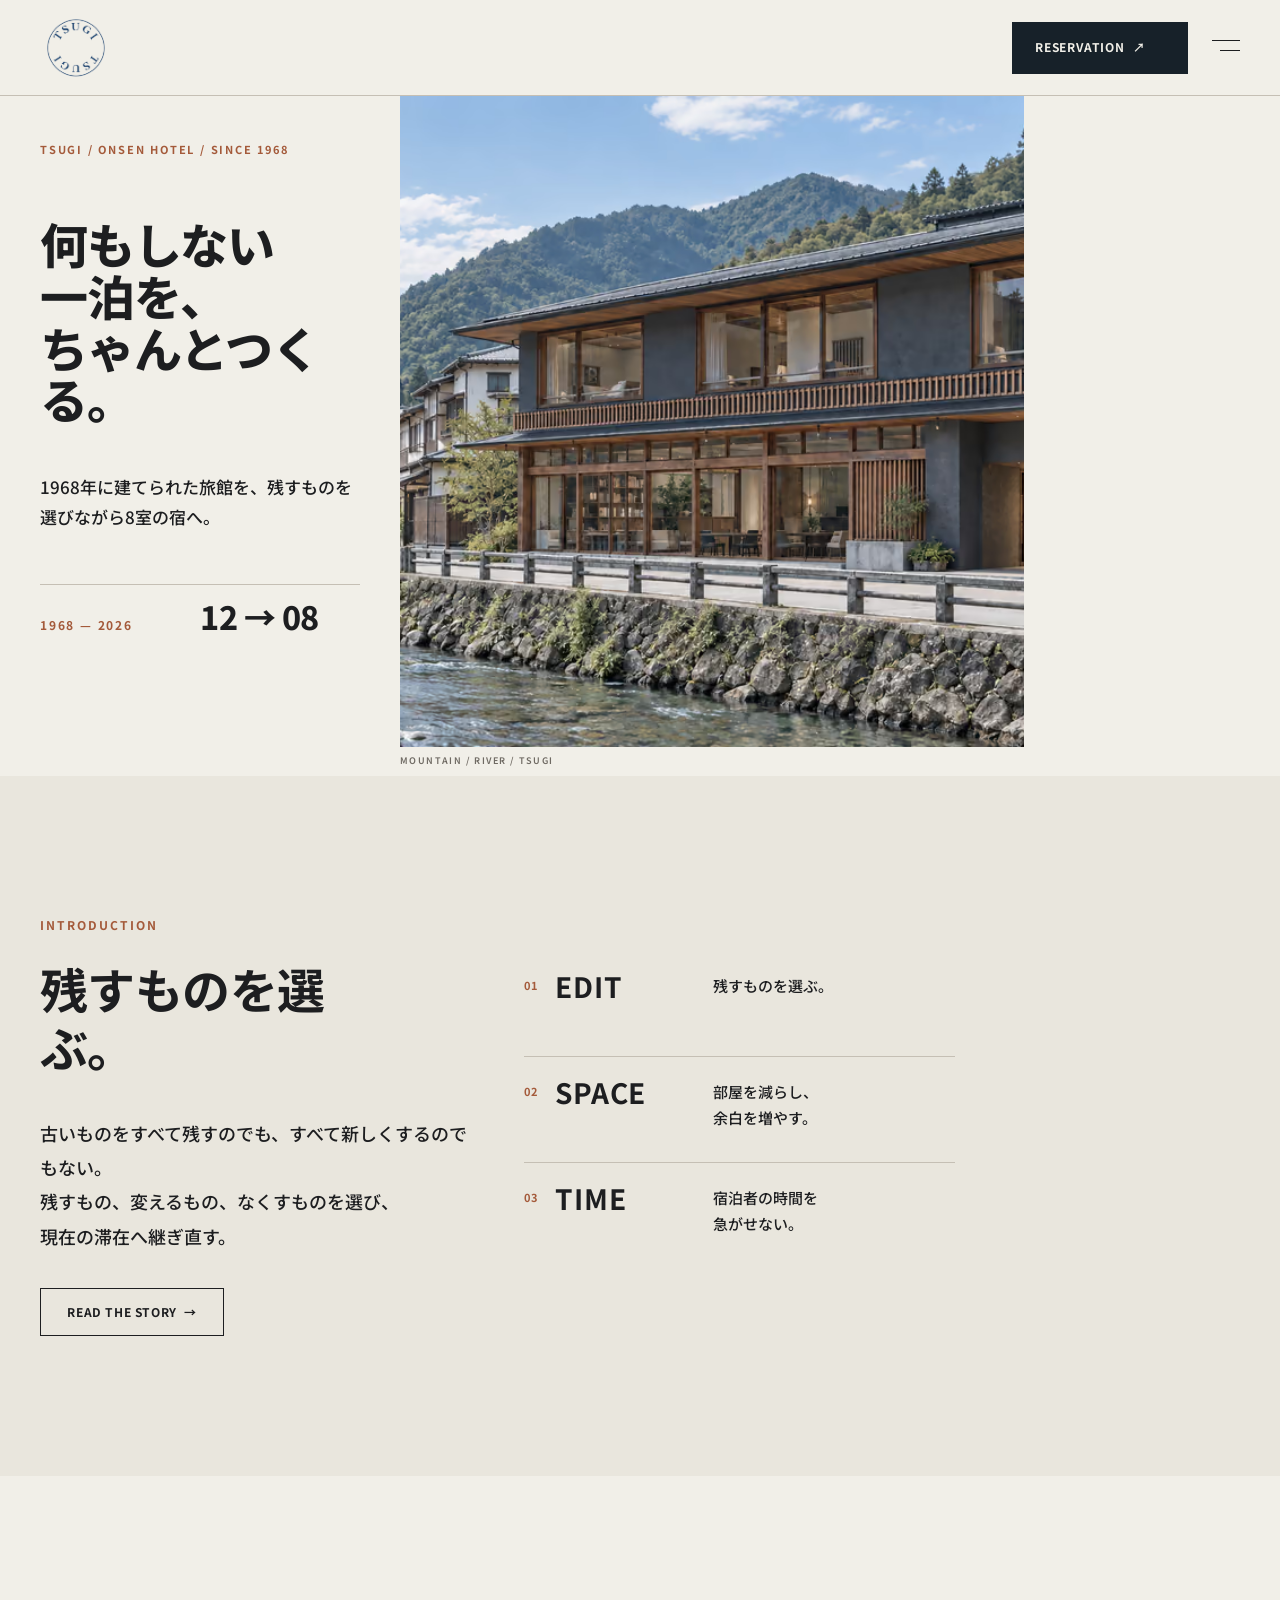
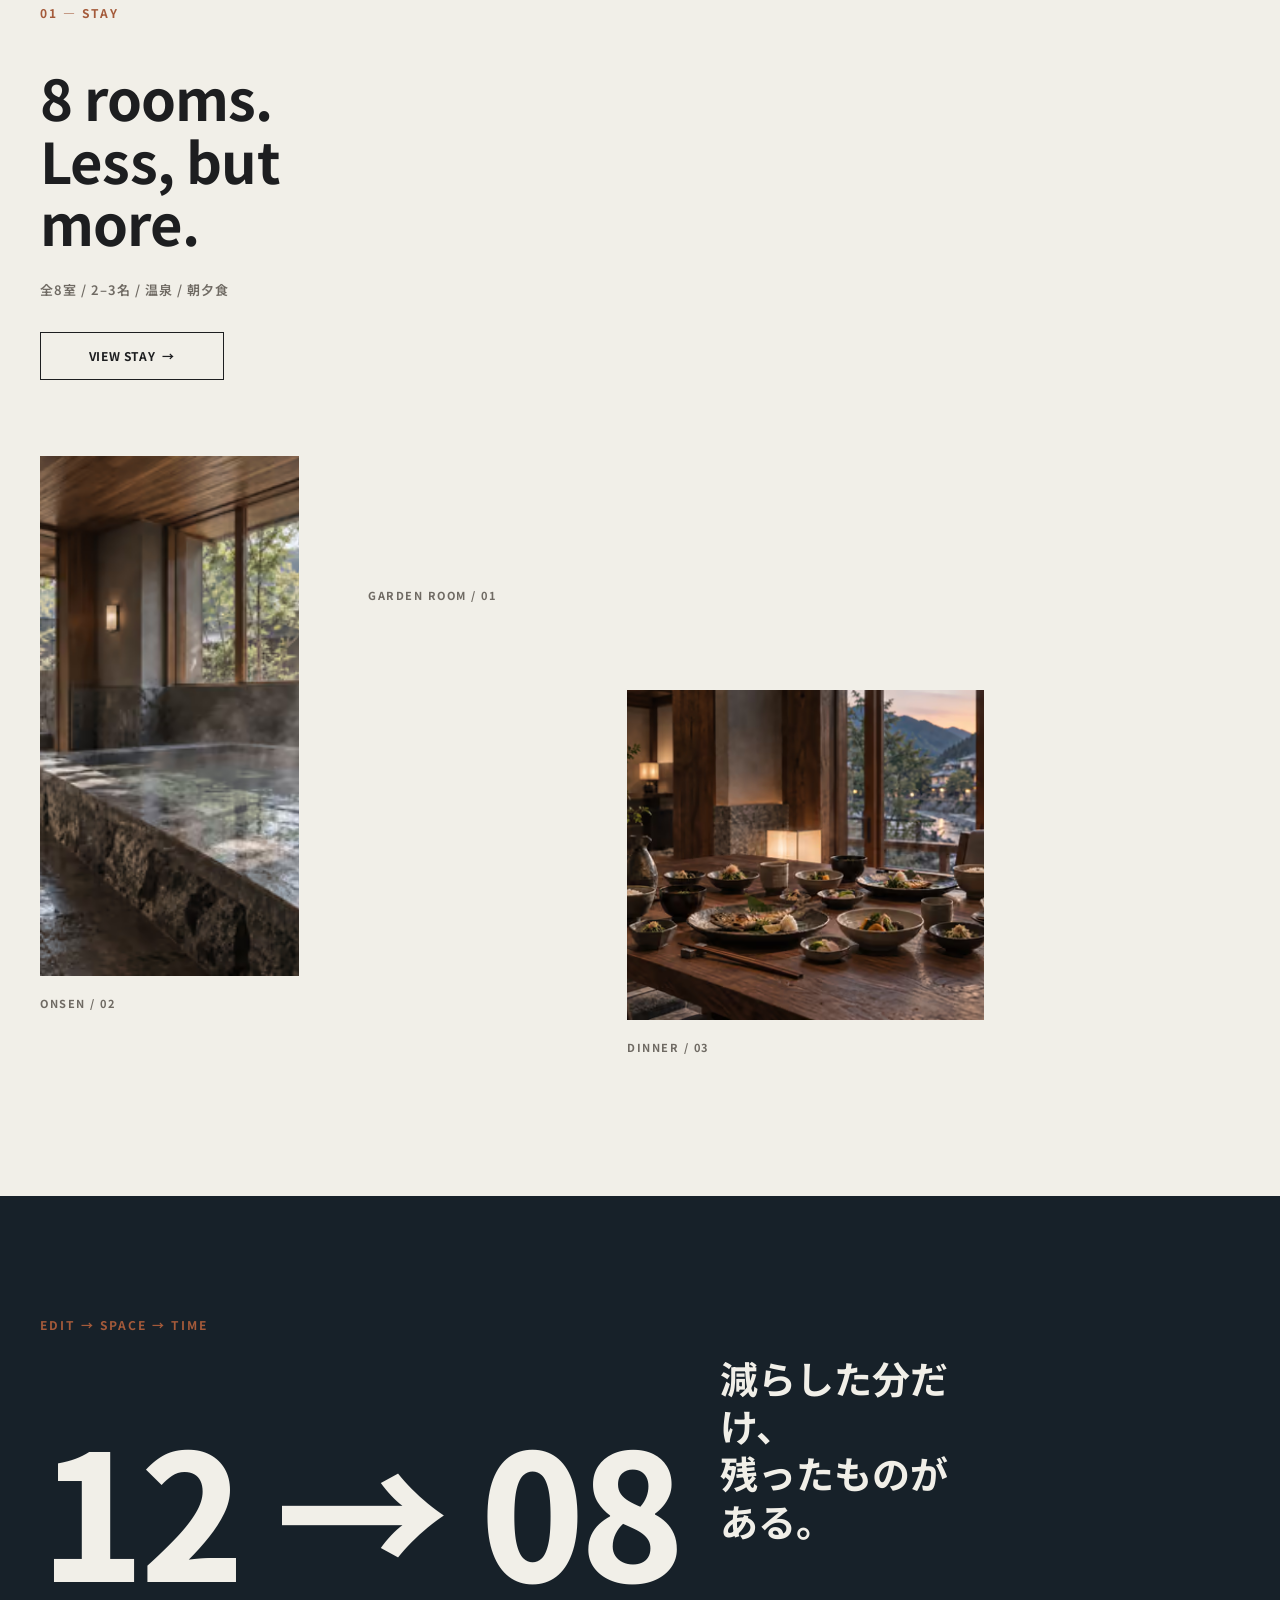
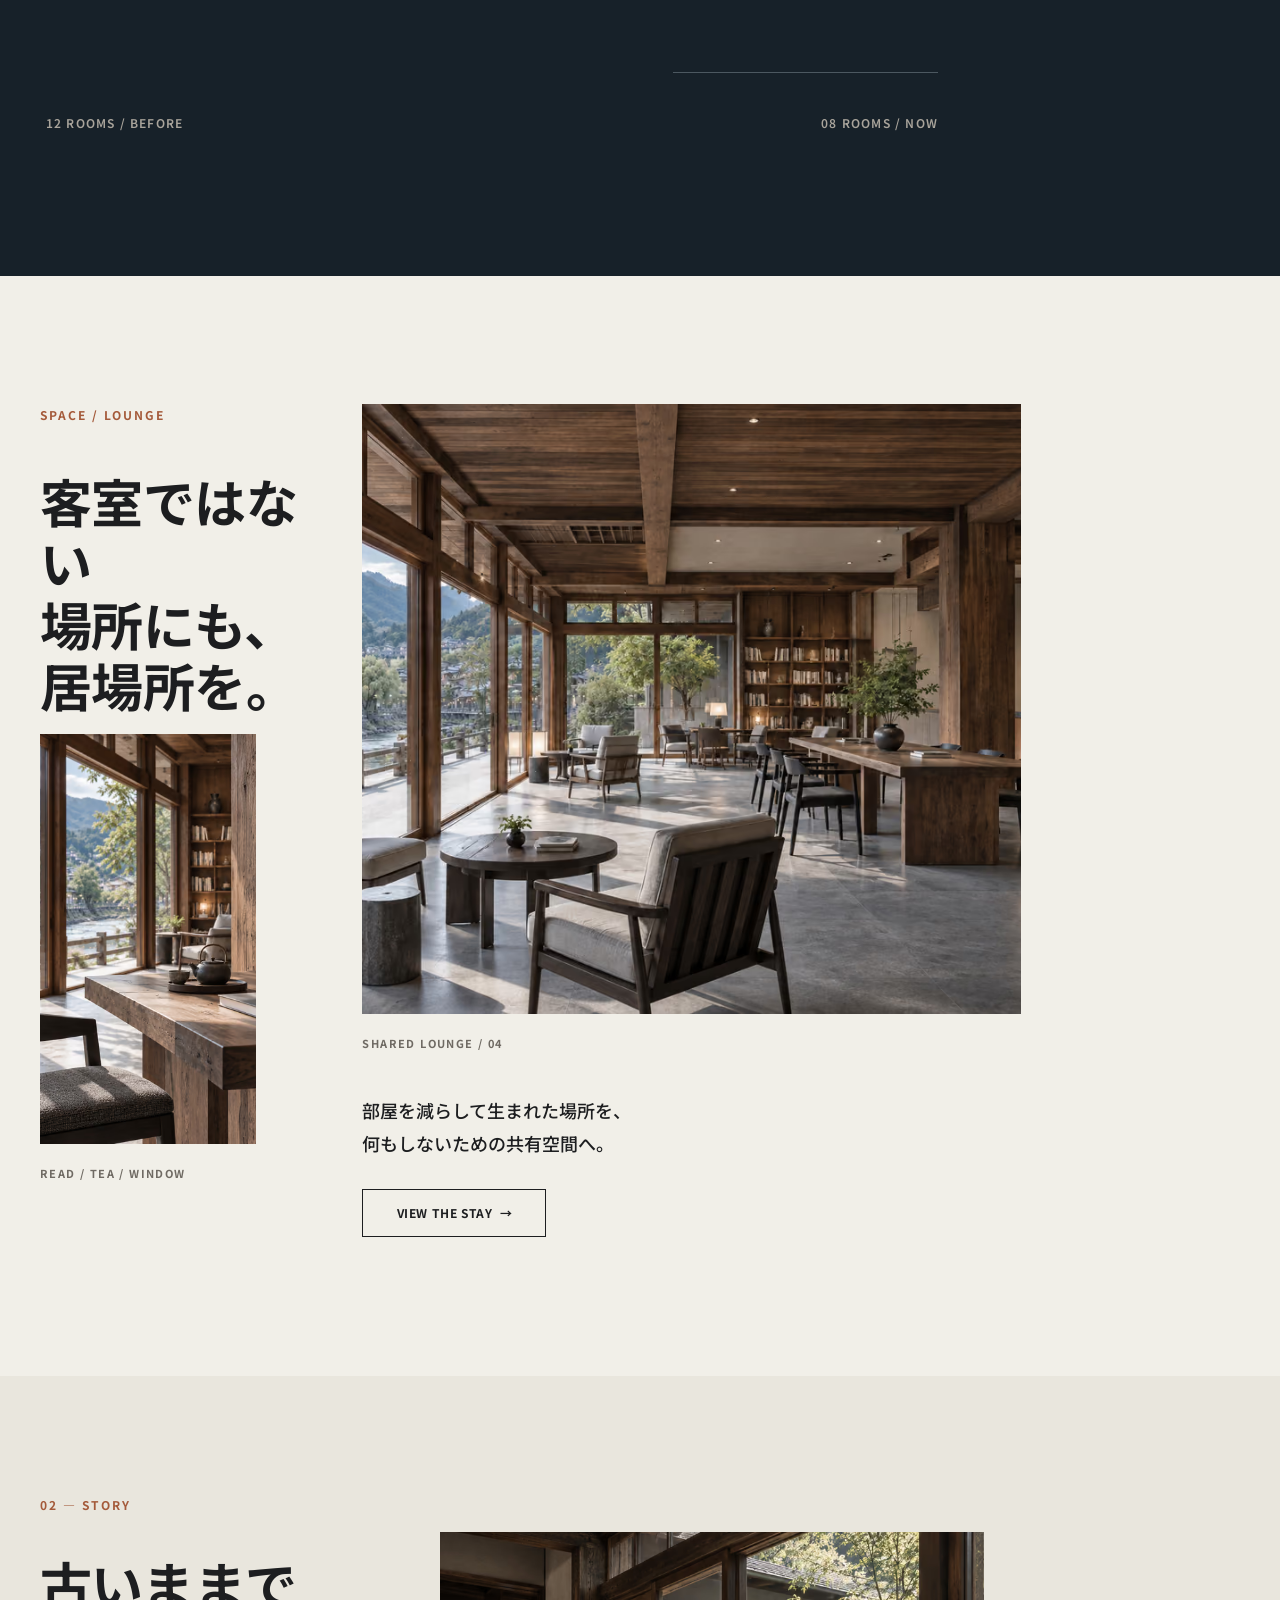
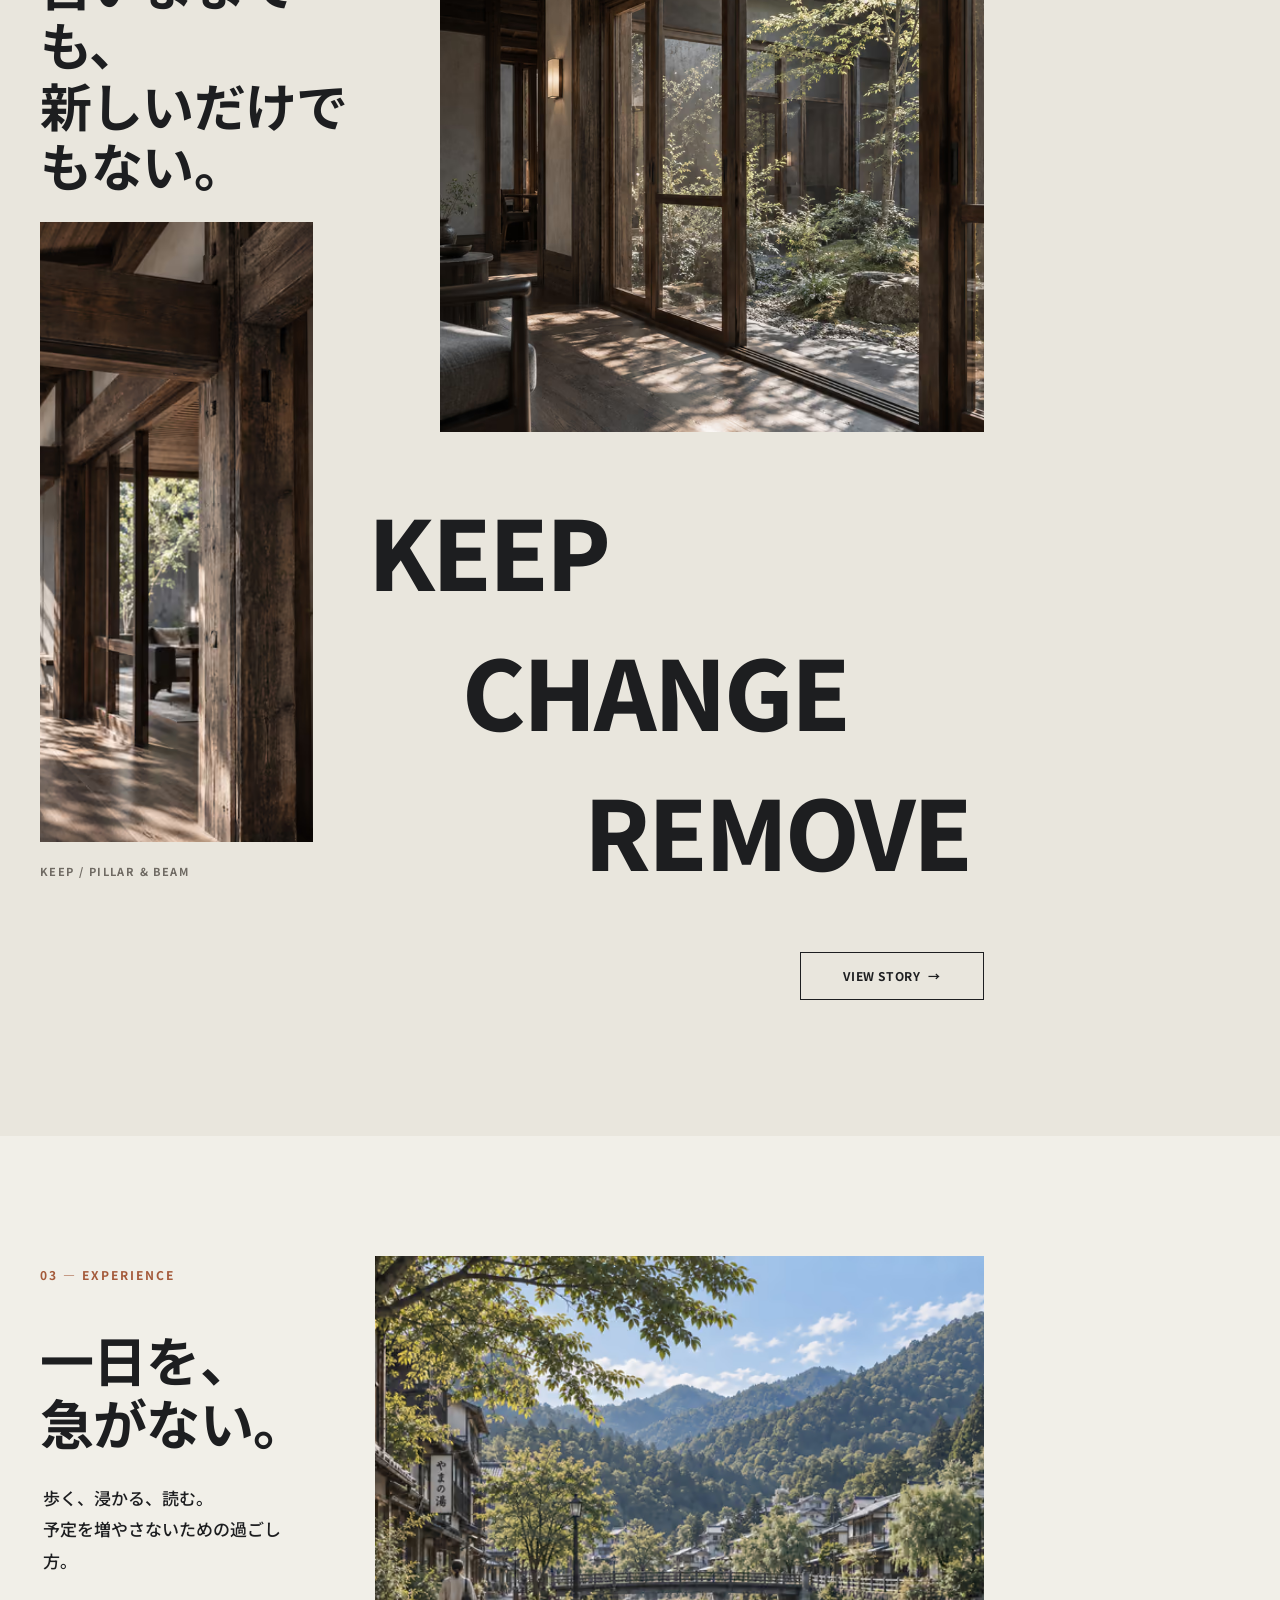
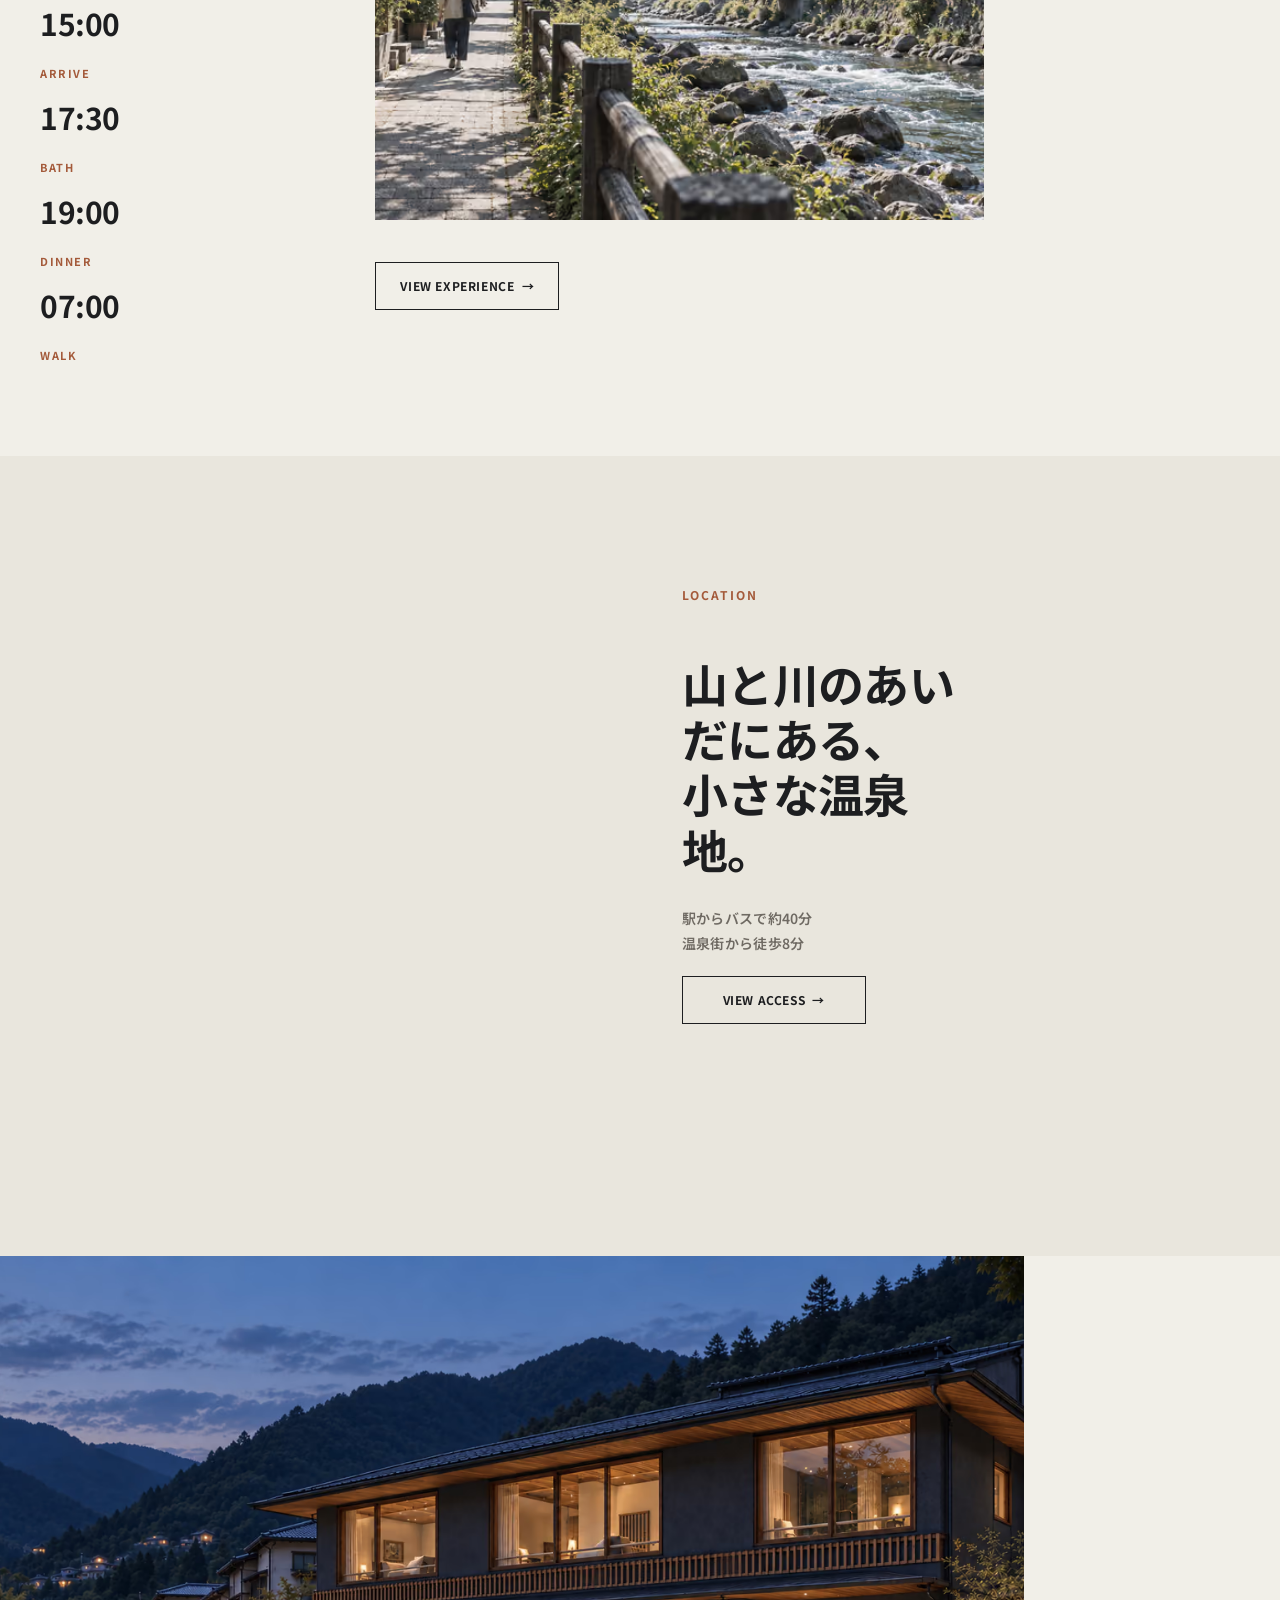
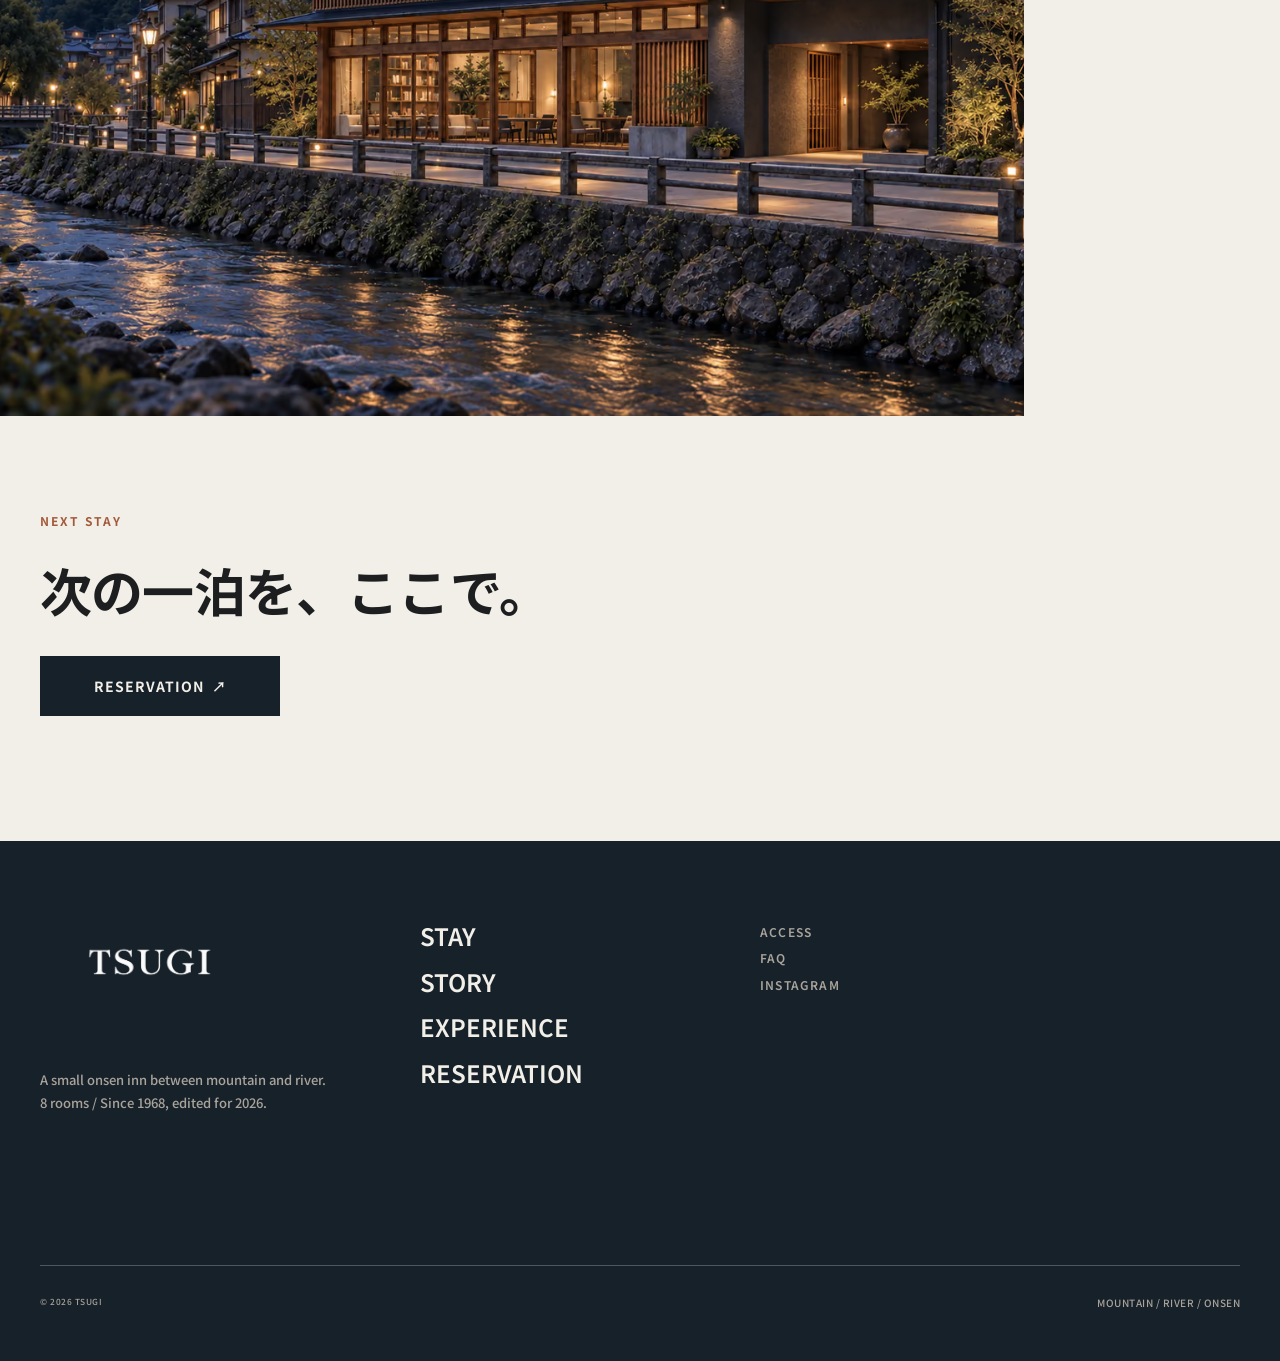
==== index.html @ dddb6d54 "chore: finalize production metadata" ====
<!doctype html>
<html lang="ja">
  <head>
    <meta charset="utf-8">
    <meta name="viewport" content="width=device-width, initial-scale=1">
    <title>TSUGI｜山と川のあいだにある8室の温泉宿</title>
    <meta name="description" content="1968年に建てられた旅館を、残すものを選びながら8室の宿へ。山と川のあいだの温泉町で、何もしない一泊をゆっくり過ごすための小さな宿、TSUGI。">
    <meta property="og:site_name" content="TSUGI">
    <meta property="og:type" content="website">
    <meta property="og:locale" content="ja_JP">
    <meta property="og:title" content="TSUGI｜山と川のあいだにある8室の温泉宿">
    <meta property="og:description" content="1968年に建てられた旅館を、残すものを選びながら8室の宿へ。山と川のあいだの温泉町で、何もしない一泊をゆっくり過ごすための小さな宿、TSUGI。">
    <meta name="twitter:card" content="summary_large_image">
    <meta name="twitter:title" content="TSUGI｜山と川のあいだにある8室の温泉宿">
    <meta name="twitter:description" content="1968年に建てられた旅館を、残すものを選びながら8室の宿へ。山と川のあいだの温泉町で、何もしない一泊をゆっくり過ごすための小さな宿、TSUGI。">
    <link rel="canonical" href="https://coconattsu0723.github.io/tsugi-onsen-hotel/">
    <meta property="og:url" content="https://coconattsu0723.github.io/tsugi-onsen-hotel/">
    <meta property="og:image" content="https://coconattsu0723.github.io/tsugi-onsen-hotel/assets/images/og/tsugi_ogp_1200x630.png">
    <meta property="og:image:width" content="1200">
    <meta property="og:image:height" content="630">
    <meta property="og:image:alt" content="TSUGI 山と川のあいだにある温泉宿">
    <meta name="twitter:image" content="https://coconattsu0723.github.io/tsugi-onsen-hotel/assets/images/og/tsugi_ogp_1200x630.png">
    <meta name="twitter:image:alt" content="TSUGI 山と川のあいだにある温泉宿">
    <link rel="icon" href="assets/favicons/favicon.ico" sizes="any">
    <link rel="icon" type="image/png" sizes="32x32" href="assets/favicons/favicon-32x32.png">
    <link rel="icon" type="image/png" sizes="48x48" href="assets/favicons/favicon-48x48.png">
    <link rel="apple-touch-icon" sizes="180x180" href="assets/favicons/apple-touch-icon.png">
    <link rel="preconnect" href="https://fonts.googleapis.com">
    <link rel="preconnect" href="https://fonts.gstatic.com" crossorigin>
    <link href="https://fonts.googleapis.com/css2?family=Noto+Sans+JP:wght@400;500;600;700&amp;family=Noto+Serif+JP:wght@400;500;600&amp;display=swap" rel="stylesheet">
    <link rel="stylesheet" href="assets/css/foundation.css">
    <link rel="stylesheet" href="assets/css/layout.css">
    <link rel="stylesheet" href="assets/css/components.css">
    <link rel="stylesheet" href="assets/css/pages.css">
    <script src="assets/js/main.js" defer></script>
  </head>
  <body class="site-shell page-home">
    <a class="skip-link" href="#main-content">本文へ移動</a>
    <header class="site-header">
      <div class="site-header__inner container">
        <a class="site-header__logo" href="index.html" aria-label="TSUGI ホーム">
          <img src="assets/logos/tsugi_circle_logo.png" alt="" width="1254" height="1254">
        </a>
        <div class="site-header__actions">
          <nav class="site-header__nav" aria-label="グローバルナビゲーション">
            <ul class="site-header__nav-list">
              <li><a class="site-header__nav-link" href="index.html" aria-current="page">HOME</a></li>
              <li><a class="site-header__nav-link" href="stay.html">STAY</a></li>
              <li><a class="site-header__nav-link" href="story.html">STORY</a></li>
              <li><a class="site-header__nav-link" href="experience.html">EXPERIENCE</a></li>
            </ul>
          </nav>
          <a class="button button--primary site-header__reservation" href="reservation.html"><span>RESERVATION</span><span class="site-header__reservation-arrow" aria-hidden="true">↗</span></a>
          <button class="menu-toggle" type="button" aria-expanded="false" aria-controls="site-menu" aria-label="メニューを開く" data-menu-button>
            <span class="menu-toggle__icon" aria-hidden="true"><span></span><span></span></span>
          </button>
        </div>
      </div>
    </header>

    <div class="menu-overlay" id="site-menu" aria-hidden="true" data-site-menu hidden>
      <div class="menu-overlay__inner container">
        <div class="menu-overlay__top">
          <a class="menu-overlay__logo" href="index.html" aria-label="TSUGI ホーム">
            <img src="assets/logos/tsugi_circle_logo_white.png" alt="" width="1254" height="1254">
          </a>
          <button class="menu-overlay__close" type="button" aria-label="メニューを閉じる" data-menu-close></button>
        </div>
        <nav class="menu-overlay__navigation" aria-label="メニュー">
          <ul class="menu-overlay__main-list">
            <li><a class="menu-overlay__main-link" href="index.html" aria-current="page">HOME</a></li>
            <li><a class="menu-overlay__main-link" href="stay.html">STAY</a></li>
            <li><a class="menu-overlay__main-link" href="story.html">STORY</a></li>
            <li><a class="menu-overlay__main-link" href="experience.html">EXPERIENCE</a></li>
            <li><a class="menu-overlay__main-link" href="reservation.html">RESERVATION</a></li>
          </ul>
        </nav>
        <div class="menu-overlay__footer">
          <ul class="menu-overlay__utility" aria-label="補助メニュー">
            <li><a href="experience.html#access">ACCESS</a></li>
            <li><a href="stay.html#faq">FAQ</a></li>
            <li><span>INSTAGRAM</span></li>
          </ul>
          <div class="menu-overlay__brand-note">
            <strong>TSUGI</strong>
            <span>A small onsen inn in between mountain and river.</span>
          </div>
        </div>
      </div>
    </div>

    <main class="site-main" id="main-content" tabindex="-1">
      <section class="home-hero" aria-labelledby="home-hero-title">
        <picture class="responsive-picture">
          <source type="image/avif" srcset="assets/images/optimized/exterior/01_hero_exterior-480w.avif 480w, assets/images/optimized/exterior/01_hero_exterior-768w.avif 768w, assets/images/optimized/exterior/01_hero_exterior-1024w.avif 1024w, assets/images/optimized/exterior/01_hero_exterior-1600w.avif 1600w" sizes="(min-width: 1440px) 976px, (min-width: 1366px) 68vw, (min-width: 1024px) 61vw, 100vw">
          <source type="image/webp" srcset="assets/images/optimized/exterior/01_hero_exterior-480w.webp 480w, assets/images/optimized/exterior/01_hero_exterior-768w.webp 768w, assets/images/optimized/exterior/01_hero_exterior-1024w.webp 1024w, assets/images/optimized/exterior/01_hero_exterior-1600w.webp 1600w" sizes="(min-width: 1440px) 976px, (min-width: 1366px) 68vw, (min-width: 1024px) 61vw, 100vw">
          <img class="home-hero__image" src="assets/images/exterior/01_hero_exterior.png" alt="川沿いに建つTSUGIの外観" width="1672" height="941" loading="eager" fetchpriority="high">
        </picture>
        <p class="home-hero__image-caption home-tablet-only">MOUNTAIN / RIVER / TSUGI</p>
        <div class="home-hero__content">
          <p class="home-hero__metadata home-tablet-only">TSUGI / ONSEN HOTEL / SINCE 1968</p>
          <h1 class="home-hero__title" id="home-hero-title"><span class="home-through-tablet">何もしない一泊を、<br>ちゃんとつくる。</span><span class="home-wide-only">何もしない<br>一泊を、<br>ちゃんとつくる。</span><span class="home-desktop-only">何もしない<br>一泊を、<br>ちゃんと<br>つくる。</span></h1>
          <p class="home-hero__copy">1968年に建てられた旅館を、<br class="home-break__sp">残すものを選びながら8室の宿へ。</p>
          <div class="home-hero__rule home-tablet-only" aria-hidden="true"></div>
          <p class="home-hero__date">1968 — 2026</p>
          <p class="home-hero__room-change home-tablet-only">12 → 08</p>
        </div>
      </section>

      <section class="home-introduction" aria-labelledby="home-introduction-title">
        <p class="section-label"><span class="home-label__sp">00 — INTRODUCTION</span><span class="home-label__tablet home-tablet-only">INTRODUCTION</span></p>
        <h2 class="home-introduction__title" id="home-introduction-title">残すものを選ぶ。</h2>
        <p class="home-introduction__copy home-introduction__copy--sp">古いものをすべて残すのでも、<br>すべて新しくするのでもない。<br><br>残すもの、変えるもの、<br>なくすものを選び、<br>現在の滞在へ継ぎ直す。</p>
        <p class="home-introduction__copy home-introduction__copy--tablet home-tablet-only">古いものをすべて残すのでも、すべて新しくするのでもない。<br>残すもの、変えるもの、なくすものを選び、<br>現在の滞在へ継ぎ直す。</p>
        <div class="home-introduction__rule" aria-hidden="true"></div>
        <a class="button button--secondary home-introduction__link home-tablet-only" href="story.html">READ THE STORY&nbsp; →</a>
        <ol class="home-concepts home-tablet-only" aria-label="TSUGIの3つの考え方">
          <li class="home-concepts__item">
            <span class="home-concepts__number">01</span>
            <h3 class="home-concepts__title">EDIT</h3>
            <p class="home-concepts__copy">残すものを選ぶ。</p>
          </li>
          <li class="home-concepts__item">
            <span class="home-concepts__number">02</span>
            <h3 class="home-concepts__title">SPACE</h3>
            <p class="home-concepts__copy">部屋を減らし、<br>余白を増やす。</p>
          </li>
          <li class="home-concepts__item">
            <span class="home-concepts__number">03</span>
            <h3 class="home-concepts__title">TIME</h3>
            <p class="home-concepts__copy">宿泊者の時間を<br>急がせない。</p>
          </li>
        </ol>
      </section>

      <section class="home-stay" aria-labelledby="home-stay-title">
        <p class="section-label">01 — STAY</p>
        <h2 class="home-stay__title" id="home-stay-title"><span class="home-title__sp">8 rooms.<br>Less, but more.</span><span class="home-title__tablet home-tablet-only">8 rooms.<br>Less, but<br>more.</span><span class="home-title__wide home-wide-only">8 rooms.<br>Less, but more.</span></h2>
        <figure class="home-stay__image home-stay__image--room">
          <picture class="responsive-picture">
            <source type="image/avif" srcset="assets/images/optimized/rooms/06_room_garden-480w.avif 480w, assets/images/optimized/rooms/06_room_garden-768w.avif 768w, assets/images/optimized/rooms/06_room_garden-1024w.avif 1024w, assets/images/optimized/rooms/06_room_garden-1448w.avif 1448w" sizes="(min-width: 768px) 60vw, calc(100vw - 40px)">
            <source type="image/webp" srcset="assets/images/optimized/rooms/06_room_garden-480w.webp 480w, assets/images/optimized/rooms/06_room_garden-768w.webp 768w, assets/images/optimized/rooms/06_room_garden-1024w.webp 1024w, assets/images/optimized/rooms/06_room_garden-1448w.webp 1448w" sizes="(min-width: 768px) 60vw, calc(100vw - 40px)">
            <img src="assets/images/rooms/06_room_garden.png" alt="庭を望む客室" width="1448" height="1086" loading="lazy" decoding="async">
          </picture>
          <figcaption>GARDEN ROOM / 01</figcaption>
        </figure>
        <figure class="home-stay__image home-stay__image--bath">
          <picture class="responsive-picture">
            <source type="image/avif" srcset="assets/images/optimized/bath/10_bath_main-480w.avif 480w, assets/images/optimized/bath/10_bath_main-768w.avif 768w, assets/images/optimized/bath/10_bath_main-1024w.avif 1024w, assets/images/optimized/bath/10_bath_main-1536w.avif 1536w" sizes="(min-width: 768px) 25vw, 240px">
            <source type="image/webp" srcset="assets/images/optimized/bath/10_bath_main-480w.webp 480w, assets/images/optimized/bath/10_bath_main-768w.webp 768w, assets/images/optimized/bath/10_bath_main-1024w.webp 1024w, assets/images/optimized/bath/10_bath_main-1536w.webp 1536w" sizes="(min-width: 768px) 25vw, 240px">
            <img src="assets/images/bath/10_bath_main.png" alt="庭に面した温泉浴場" width="1536" height="1024" loading="lazy" decoding="async">
          </picture>
          <figcaption>ONSEN / 02</figcaption>
        </figure>
        <figure class="home-stay__image home-stay__image--dining">
          <picture class="responsive-picture">
            <source type="image/avif" srcset="assets/images/optimized/dining/12_dinner-480w.avif 480w, assets/images/optimized/dining/12_dinner-768w.avif 768w, assets/images/optimized/dining/12_dinner-1024w.avif 1024w, assets/images/optimized/dining/12_dinner-1536w.avif 1536w" sizes="(min-width: 768px) 35vw, 210px">
            <source type="image/webp" srcset="assets/images/optimized/dining/12_dinner-480w.webp 480w, assets/images/optimized/dining/12_dinner-768w.webp 768w, assets/images/optimized/dining/12_dinner-1024w.webp 1024w, assets/images/optimized/dining/12_dinner-1536w.webp 1536w" sizes="(min-width: 768px) 35vw, 210px">
            <img src="assets/images/dining/12_dinner.png" alt="TSUGIの夕食" width="1536" height="1024" loading="lazy" decoding="async">
          </picture>
          <figcaption>DINNER / 03</figcaption>
        </figure>
        <p class="home-stay__meta">全8室 / 2–3名 / 温泉 / 朝夕食</p>
        <a class="button button--secondary home-section-link home-stay__link" href="stay.html">VIEW STAY&nbsp; →</a>
      </section>

      <section class="home-edit" aria-labelledby="home-edit-title">
        <p class="home-edit__label">EDIT → SPACE → TIME</p>
        <p class="home-edit__graphic" aria-hidden="true">12 → 08</p>
        <h2 class="home-edit__title" id="home-edit-title">減らした分だけ、<br>残ったものがある。</h2>
        <p class="home-edit__note"><span class="home-edit__note-sp">12 rooms / before&nbsp;&nbsp;&nbsp; 08 rooms / now</span><span class="home-edit__note-tablet home-tablet-only"><span>12 ROOMS / BEFORE</span><span>08 ROOMS / NOW</span></span></p>
        <div class="home-edit__rule home-tablet-only" aria-hidden="true"></div>
      </section>

      <section class="home-lounge" aria-labelledby="home-lounge-title">
        <p class="section-label"><span class="home-label__sp">— — SPACE</span><span class="home-label__tablet home-tablet-only">SPACE / LOUNGE</span></p>
        <h2 class="home-lounge__title" id="home-lounge-title"><span class="home-title__sp">客室ではない<br>場所にも、<br>居場所を。</span><span class="home-title__tablet home-tablet-only">客室ではない場所にも、<br>居場所を。</span><span class="home-title__wide home-wide-only">客室ではない<br>場所にも、<br>居場所を。</span></h2>
        <figure class="home-lounge__image home-lounge__image--main">
          <picture class="responsive-picture">
            <source type="image/avif" srcset="assets/images/optimized/lounge/04_lounge_main-480w.avif 480w, assets/images/optimized/lounge/04_lounge_main-768w.avif 768w, assets/images/optimized/lounge/04_lounge_main-1024w.avif 1024w, assets/images/optimized/lounge/04_lounge_main-1536w.avif 1536w" sizes="(min-width: 1024px) 64vw, (min-width: 768px) calc(100vw - 64px), 100vw">
            <source type="image/webp" srcset="assets/images/optimized/lounge/04_lounge_main-480w.webp 480w, assets/images/optimized/lounge/04_lounge_main-768w.webp 768w, assets/images/optimized/lounge/04_lounge_main-1024w.webp 1024w, assets/images/optimized/lounge/04_lounge_main-1536w.webp 1536w" sizes="(min-width: 1024px) 64vw, (min-width: 768px) calc(100vw - 64px), 100vw">
            <img src="assets/images/lounge/04_lounge_main.png" alt="川に面したTSUGIのラウンジ" width="1536" height="1024" loading="lazy" decoding="async">
          </picture>
          <figcaption>SHARED LOUNGE / 04</figcaption>
        </figure>
        <figure class="home-lounge__image home-lounge__image--detail">
          <picture class="responsive-picture">
            <source type="image/avif" srcset="assets/images/optimized/lounge/05_lounge_detail-480w.avif 480w, assets/images/optimized/lounge/05_lounge_detail-768w.avif 768w, assets/images/optimized/lounge/05_lounge_detail-1122w.avif 1122w" sizes="(min-width: 1024px) 21vw, (min-width: 768px) 250px, 220px">
            <source type="image/webp" srcset="assets/images/optimized/lounge/05_lounge_detail-480w.webp 480w, assets/images/optimized/lounge/05_lounge_detail-768w.webp 768w, assets/images/optimized/lounge/05_lounge_detail-1122w.webp 1122w" sizes="(min-width: 1024px) 21vw, (min-width: 768px) 250px, 220px">
            <img src="assets/images/lounge/05_lounge_detail.png" alt="ラウンジの木のテーブルと茶器" width="1122" height="1402" loading="lazy" decoding="async">
          </picture>
          <figcaption>READ / TEA / WINDOW</figcaption>
        </figure>
        <p class="home-lounge__copy">部屋を減らして生まれた場所を、<br>何もしないための共有空間へ。</p>
        <a class="button button--secondary home-lounge__link home-tablet-only" href="stay.html">VIEW THE STAY&nbsp; →</a>
      </section>

      <section class="home-story" aria-labelledby="home-story-title">
        <p class="section-label">02 — STORY</p>
        <h2 class="home-story__title" id="home-story-title"><span class="home-title__sp">古いままでも、<br>新しいだけでも<br>ない。</span><span class="home-title__tablet home-tablet-only">古いままでも、<br>新しいだけでもない。</span><span class="home-title__wide home-wide-only">古いままでも、<br>新しいだけでもない。</span></h2>
        <p class="home-story__graphic" aria-hidden="true"><span>KEEP</span><span>CHANGE</span><span>REMOVE</span></p>
        <figure class="home-story__image home-story__image--beam">
          <picture class="responsive-picture">
            <source type="image/avif" srcset="assets/images/optimized/story/14_pillar_beam-480w.avif 480w, assets/images/optimized/story/14_pillar_beam-768w.avif 768w, assets/images/optimized/story/14_pillar_beam-1122w.avif 1122w" sizes="(min-width: 1024px) 27vw, (min-width: 768px) 190px, 280px">
            <source type="image/webp" srcset="assets/images/optimized/story/14_pillar_beam-480w.webp 480w, assets/images/optimized/story/14_pillar_beam-768w.webp 768w, assets/images/optimized/story/14_pillar_beam-1122w.webp 1122w" sizes="(min-width: 1024px) 27vw, (min-width: 768px) 190px, 280px">
            <img src="assets/images/story/14_pillar_beam.png" alt="受け継いだ柱と梁" width="1122" height="1402" loading="lazy" decoding="async">
          </picture>
          <figcaption>KEEP / PILLAR &amp; BEAM</figcaption>
        </figure>
        <figure class="home-story__image home-story__image--courtyard">
          <picture class="responsive-picture">
            <source type="image/avif" srcset="assets/images/optimized/story/15_wooden_frames_courtyard-480w.avif 480w, assets/images/optimized/story/15_wooden_frames_courtyard-768w.avif 768w, assets/images/optimized/story/15_wooden_frames_courtyard-1122w.avif 1122w" sizes="(min-width: 1024px) 53vw, (min-width: 768px) 486px, 220px">
            <source type="image/webp" srcset="assets/images/optimized/story/15_wooden_frames_courtyard-480w.webp 480w, assets/images/optimized/story/15_wooden_frames_courtyard-768w.webp 768w, assets/images/optimized/story/15_wooden_frames_courtyard-1122w.webp 1122w" sizes="(min-width: 1024px) 53vw, (min-width: 768px) 486px, 220px">
            <img src="assets/images/story/15_wooden_frames_courtyard.png" alt="木枠越しに見える中庭" width="1122" height="1402" loading="lazy" decoding="async">
          </picture>
        </figure>
        <a class="button button--secondary home-section-link home-story__link" href="story.html">VIEW STORY&nbsp; →</a>
      </section>

      <section class="home-experience" aria-labelledby="home-experience-title">
        <p class="section-label">03 — EXPERIENCE</p>
        <h2 class="home-experience__title" id="home-experience-title">一日を、<br>急がない。</h2>
        <figure class="home-experience__image home-experience__image--walk">
          <picture class="responsive-picture">
            <source type="image/avif" srcset="assets/images/optimized/experience/23_morning_walk-480w.avif 480w, assets/images/optimized/experience/23_morning_walk-768w.avif 768w, assets/images/optimized/experience/23_morning_walk-1024w.avif 1024w, assets/images/optimized/experience/23_morning_walk-1536w.avif 1536w" sizes="(min-width: 1024px) 59vw, (min-width: 768px) 49vw, 280px">
            <source type="image/webp" srcset="assets/images/optimized/experience/23_morning_walk-480w.webp 480w, assets/images/optimized/experience/23_morning_walk-768w.webp 768w, assets/images/optimized/experience/23_morning_walk-1024w.webp 1024w, assets/images/optimized/experience/23_morning_walk-1536w.webp 1536w" sizes="(min-width: 1024px) 59vw, (min-width: 768px) 49vw, 280px">
            <img src="assets/images/experience/23_morning_walk.png" alt="川沿いの温泉街を歩く朝" width="1536" height="1024" loading="lazy" decoding="async">
          </picture>
        </figure>
        <figure class="home-experience__image home-experience__image--river">
          <picture class="responsive-picture">
            <source type="image/avif" srcset="assets/images/optimized/experience/17_river-480w.avif 480w, assets/images/optimized/experience/17_river-768w.avif 768w, assets/images/optimized/experience/17_river-1024w.avif 1024w" sizes="165px">
            <source type="image/webp" srcset="assets/images/optimized/experience/17_river-480w.webp 480w, assets/images/optimized/experience/17_river-768w.webp 768w, assets/images/optimized/experience/17_river-1024w.webp 1024w" sizes="165px">
            <img src="assets/images/experience/17_river.png" alt="山あいの温泉街を流れる川" width="1536" height="1024" loading="lazy" decoding="async">
          </picture>
        </figure>
        <p class="home-experience__copy">歩く、浸かる、読む。<br>予定を増やさないための過ごし方。</p>
        <ol class="home-experience__timeline home-tablet-only" aria-label="TSUGIでの一日の過ごし方">
          <li><time datetime="15:00">15:00</time><span>ARRIVE</span></li>
          <li><time datetime="17:30">17:30</time><span>BATH</span></li>
          <li><time datetime="19:00">19:00</time><span>DINNER</span></li>
          <li><time datetime="07:00">07:00</time><span>WALK</span></li>
        </ol>
        <a class="button button--secondary home-section-link home-experience__link" href="experience.html">VIEW EXPERIENCE&nbsp; →</a>
      </section>

      <section class="home-location" aria-labelledby="home-location-title">
        <div class="home-location__text">
          <p class="section-label">LOCATION</p>
          <h2 class="home-location__title" id="home-location-title"><span class="home-title__sp">山と川のあいだに<br>ある、小さな温泉地。</span><span class="home-title__tablet home-tablet-only">山と川のあいだにある、<br>小さな温泉地。</span><span class="home-title__wide home-wide-only">山と川のあいだにある、<br>小さな温泉地。</span></h2>
        </div>
        <figure class="home-location__image">
          <picture class="responsive-picture">
            <source type="image/avif" srcset="assets/images/optimized/experience/18_onsen_town-480w.avif 480w, assets/images/optimized/experience/18_onsen_town-768w.avif 768w, assets/images/optimized/experience/18_onsen_town-1024w.avif 1024w, assets/images/optimized/experience/18_onsen_town-1536w.avif 1536w" sizes="(min-width: 1024px) 55vw, (min-width: 768px) calc(100vw - 64px), calc(100vw - 40px)">
            <source type="image/webp" srcset="assets/images/optimized/experience/18_onsen_town-480w.webp 480w, assets/images/optimized/experience/18_onsen_town-768w.webp 768w, assets/images/optimized/experience/18_onsen_town-1024w.webp 1024w, assets/images/optimized/experience/18_onsen_town-1536w.webp 1536w" sizes="(min-width: 1024px) 55vw, (min-width: 768px) calc(100vw - 64px), calc(100vw - 40px)">
            <img src="assets/images/experience/18_onsen_town.png" alt="山と川に囲まれた温泉街" width="1536" height="1024" loading="lazy" decoding="async">
          </picture>
        </figure>
        <p class="home-location__meta"><span class="home-meta__sp">駅からバスで約40分 / 温泉街から徒歩8分</span><span class="home-meta__tablet home-tablet-only">駅からバスで約40分<br>温泉街から徒歩8分</span></p>
        <a class="button button--secondary home-section-link home-location__link" href="experience.html#access"><span class="home-link__sp">ACCESS&nbsp; →</span><span class="home-link__tablet home-tablet-only">VIEW ACCESS&nbsp; →</span></a>
      </section>

      <section class="home-final" aria-labelledby="home-final-title">
        <picture class="responsive-picture">
          <source type="image/avif" srcset="assets/images/optimized/exterior/24_night_exterior-480w.avif 480w, assets/images/optimized/exterior/24_night_exterior-768w.avif 768w, assets/images/optimized/exterior/24_night_exterior-1024w.avif 1024w, assets/images/optimized/exterior/24_night_exterior-1366w.avif 1366w, assets/images/optimized/exterior/24_night_exterior-1536w.avif 1536w" sizes="100vw">
          <source type="image/webp" srcset="assets/images/optimized/exterior/24_night_exterior-480w.webp 480w, assets/images/optimized/exterior/24_night_exterior-768w.webp 768w, assets/images/optimized/exterior/24_night_exterior-1024w.webp 1024w, assets/images/optimized/exterior/24_night_exterior-1366w.webp 1366w, assets/images/optimized/exterior/24_night_exterior-1536w.webp 1536w" sizes="100vw">
          <img class="home-final__image" src="assets/images/exterior/24_night_exterior.png" alt="夜のTSUGI外観" width="1536" height="1024" loading="lazy" decoding="async">
        </picture>
        <div class="home-final__content">
          <p class="section-label">NEXT STAY</p>
          <h2 class="home-final__title" id="home-final-title"><span class="home-title__sp">次の一泊を、<br>ここで。</span><span class="home-title__tablet home-tablet-only">次の一泊を、ここで。</span></h2>
          <a class="button button--primary home-final__button" href="reservation.html">RESERVATION&nbsp; ↗</a>
          <p class="home-final__note">Navigation remains functional and obvious.</p>
        </div>
      </section>
    </main>

    <footer class="site-footer" id="site-footer">
      <div class="container">
        <div class="site-footer__grid">
          <div class="site-footer__brand">
            <a class="site-footer__logo" href="index.html" aria-label="TSUGI ホーム">
              <img src="assets/logos/tsugi_wordmark_white.png" alt="" width="1448" height="1086">
            </a>
            <p class="site-footer__description"><span class="site-footer__description-brand">TSUGI<br></span>A small onsen inn between mountain and river.<br>8 rooms / Since 1968, edited for 2026.</p>
          </div>
          <nav class="site-footer__main" aria-label="フッターナビゲーション">
            <ul class="site-footer__main-list">
              <li><a href="stay.html">STAY</a></li>
              <li><a href="story.html">STORY</a></li>
              <li><a href="experience.html">EXPERIENCE</a></li>
              <li><a href="reservation.html">RESERVATION</a></li>
            </ul>
          </nav>
          <nav class="site-footer__utility" aria-label="補助ナビゲーション">
            <ul class="site-footer__utility-list">
              <li><a href="experience.html#access">ACCESS</a></li>
              <li><a href="stay.html#faq">FAQ</a></li>
              <li><span class="site-footer__utility-text">INSTAGRAM</span></li>
            </ul>
          </nav>
        </div>
        <div class="site-footer__bottom">
          <small>© 2026 TSUGI</small>
          <span class="site-footer__location">MOUNTAIN / RIVER / ONSEN</span>
        </div>
      </div>
    </footer>
  </body>
</html>
---- assets/css/layout.css ----
@layer layout;

@layer layout {
  .site-shell {
    display: flex;
    min-height: 100vh;
    flex-direction: column;
  }

  .site-main {
    flex: 1;
  }

  .container {
    width: min(calc(100% - (var(--page-gutter) * 2)), var(--container-max));
    margin-inline: auto;
  }

  .section {
    padding-block: var(--section-space);
  }

  .grid {
    display: grid;
    grid-template-columns: repeat(4, minmax(0, 1fr));
    gap: 12px;
  }

  @media (min-width: 768px) {
    .grid {
      grid-template-columns: repeat(12, minmax(0, 1fr));
      gap: 16px;
    }
  }

  @media (min-width: 1366px) {
    .grid {
      gap: 22px;
    }
  }

  @media (min-width: 1440px) {
    .grid {
      gap: 24px;
    }
  }
}
---- assets/css/components.css ----
@layer components;

@layer components {
  .skip-link {
    position: fixed;
    z-index: 2000;
    top: 12px;
    left: 12px;
    padding: 10px 14px;
    color: var(--color-bone);
    background: var(--color-navy);
    font-size: 13px;
    font-weight: 700;
    letter-spacing: 0.04em;
    transform: translateY(-160%);
  }

  .skip-link:focus {
    transform: translateY(0);
  }

  .site-header {
    position: relative;
    z-index: 100;
    height: var(--header-height);
    border-bottom: 1px solid var(--color-line);
    background: var(--color-bone);
  }

  .site-header__inner {
    display: flex;
    width: auto;
    height: 100%;
    margin-inline: 0;
    padding-right: 20px;
    padding-left: 14px;
    align-items: center;
    justify-content: space-between;
  }

  .site-header__logo,
  .menu-overlay__logo {
    display: inline-flex;
    flex: 0 0 auto;
    align-items: center;
  }

  .site-header__logo {
    width: 56px;
    height: 56px;
  }

  .site-header__logo img,
  .menu-overlay__logo img,
  .site-footer__logo img {
    width: 100%;
    height: 100%;
    object-fit: contain;
  }

  .site-header__actions {
    display: flex;
    height: 100%;
    align-items: center;
    gap: 3px;
  }

  .site-header__nav {
    display: none;
  }

  .button {
    display: inline-flex;
    min-height: 44px;
    align-items: center;
    justify-content: center;
    border: 1px solid transparent;
    border-radius: 0;
    font-weight: 700;
    line-height: 1.2;
  }

  .button--primary {
    width: 240px;
    min-height: 60px;
    padding-inline: 28px;
    color: var(--color-bone);
    background: var(--color-navy);
    font-size: 14px;
    letter-spacing: 1px;
  }

  .button--secondary {
    width: 160px;
    min-height: 44px;
    padding-inline: 20px;
    border-color: var(--color-ink);
    color: var(--color-ink);
    background: transparent;
    font-size: 12px;
    letter-spacing: 0.5px;
  }

  .site-header__reservation {
    width: 112px;
    min-width: 112px;
    min-height: 44px;
    padding: 0;
    border-color: transparent;
    color: var(--color-ink);
    background: transparent;
    font-size: 11px;
    letter-spacing: 0.6px;
  }

  .site-header__reservation-arrow {
    display: none;
  }

  .button:hover,
  .button:focus-visible,
  .site-header__nav-link:hover,
  .site-header__nav-link:focus-visible,
  .site-footer a:hover,
  .site-footer a:focus-visible {
    color: var(--color-rust);
  }

  .button--primary:hover,
  .button--primary:focus-visible {
    color: var(--color-navy);
    border-color: var(--color-navy);
    background: var(--color-bone);
  }

  .site-header__reservation:hover,
  .site-header__reservation:focus-visible {
    color: var(--color-rust);
    border-color: transparent;
    background: transparent;
  }

  .menu-toggle {
    display: inline-flex;
    width: 44px;
    height: 44px;
    cursor: pointer;
    align-items: center;
    justify-content: flex-end;
  }

  .menu-toggle__icon {
    position: relative;
    display: block;
    width: 28px;
    height: 40px;
  }

  .menu-toggle__icon span {
    position: absolute;
    right: 0;
    display: block;
    width: 28px;
    height: 1px;
    background: var(--color-ink);
  }

  .menu-toggle__icon span:first-child {
    top: 12px;
  }

  .menu-toggle__icon span:nth-child(2) {
    top: 22px;
    width: 20px;
  }

  .menu-overlay {
    position: fixed;
    z-index: 1000;
    inset: 0;
    overflow-y: auto;
    color: var(--color-bone);
    background: var(--color-navy);
  }

  .menu-overlay__inner {
    display: flex;
    width: 100%;
    max-width: none;
    min-height: 100%;
    margin: 0;
    padding: 16px 20px 24px;
    flex-direction: column;
    justify-content: space-between;
  }

  .menu-overlay__top {
    display: flex;
    height: 56px;
    align-items: center;
    justify-content: space-between;
  }

  .menu-overlay__logo {
    width: 56px;
    height: 56px;
  }

  .menu-overlay__close {
    position: relative;
    display: inline-flex;
    width: 40px;
    height: 40px;
    cursor: pointer;
    align-items: center;
    justify-content: center;
  }

  .menu-overlay__close::before,
  .menu-overlay__close::after {
    position: absolute;
    width: 28.284px;
    height: 1px;
    background: currentColor;
    content: "";
  }

  .menu-overlay__close::before {
    transform: rotate(45deg);
  }

  .menu-overlay__close::after {
    transform: rotate(-45deg);
  }

  .menu-overlay__navigation {
    width: 100%;
  }

  .menu-overlay__main-list {
    display: grid;
    gap: 8px;
  }

  .menu-overlay__main-link {
    position: relative;
    display: flex;
    min-height: 48px;
    align-items: center;
    color: var(--color-bone);
    font-size: 32px;
    font-weight: 600;
    letter-spacing: 0.6px;
    line-height: 1;
  }

  .menu-overlay__main-link[aria-current="page"] {
    padding-left: 32px;
  }

  .menu-overlay__main-link[aria-current="page"]::before {
    position: absolute;
    left: 0;
    color: var(--color-rust);
    content: "—";
    font-size: 14px;
    font-weight: 700;
  }

  .menu-overlay__main-link:hover,
  .menu-overlay__main-link:focus-visible {
    color: var(--color-rust);
  }

  .menu-overlay__main-list li:last-child {
    margin-top: 32px;
  }

  .menu-overlay__main-list li:last-child .menu-overlay__main-link {
    width: 100%;
    max-width: 335px;
    min-height: 56px;
    padding: 0 20px;
    color: var(--color-navy);
    background: var(--color-bone);
    font-size: 12px;
    font-weight: 700;
    letter-spacing: 1px;
    justify-content: space-between;
  }

  .menu-overlay__main-list li:last-child .menu-overlay__main-link::after {
    content: "↗";
    font-size: 16px;
    font-weight: 500;
  }

  .menu-overlay__footer {
    display: grid;
    gap: 24px;
  }

  .menu-overlay__utility {
    display: flex;
    flex-wrap: wrap;
    gap: 24px;
    color: var(--color-bone);
    font-size: 11px;
    font-weight: 600;
    letter-spacing: 1px;
  }

  .menu-overlay__brand-note {
    display: grid;
    gap: 6px;
  }

  .menu-overlay__brand-note strong {
    font-size: 12px;
    letter-spacing: 1.4px;
  }

  .menu-overlay__brand-note span {
    color: var(--color-muted);
    font-size: 10px;
    letter-spacing: 0.2px;
  }

  .section-label {
    color: var(--color-rust);
    font-family: var(--font-gothic);
    font-size: 11px;
    font-weight: 700;
    letter-spacing: 1.8px;
    text-transform: uppercase;
  }

  .site-footer {
    position: relative;
    height: 720px;
    padding: 0;
    color: var(--color-bone);
    background: var(--color-navy);
  }

  .site-footer > .container {
    position: relative;
    width: 100%;
    max-width: none;
    height: 100%;
    margin: 0;
  }

  .site-footer__grid,
  .site-footer__brand {
    display: contents;
  }

  .site-footer__logo {
    position: absolute;
    top: 68px;
    left: 0;
    display: block;
    width: 141px;
    height: 106px;
  }

  .site-footer__description {
    position: absolute;
    top: 492px;
    left: 20px;
    width: 300px;
    color: var(--color-muted);
    font-size: 12px;
    font-weight: 500;
    line-height: 1.75;
  }

  .site-footer__main {
    position: absolute;
    top: 168px;
    left: 20px;
    width: 335px;
  }

  .site-footer__main-list {
    display: grid;
    font-size: 24px;
    font-weight: 600;
    letter-spacing: 0.2px;
    line-height: 1.9;
  }

  .site-footer__utility {
    position: absolute;
    top: 394px;
    left: 20px;
  }

  .site-footer__utility-list {
    display: flex;
    gap: 24px;
    color: var(--color-muted);
    font-size: 11px;
    font-weight: 600;
    letter-spacing: 1px;
  }

  .site-footer__utility-text {
    cursor: default;
  }

  .site-footer__bottom {
    position: absolute;
    top: 452px;
    right: 20px;
    left: 20px;
    display: flex;
    height: 244px;
    margin: 0;
    padding-top: 198px;
    border-top: 1px solid var(--color-footer-line);
    color: var(--color-muted);
    font-size: 10px;
    font-weight: 500;
    justify-content: space-between;
    letter-spacing: 0.4px;
  }

  .site-footer__location {
    display: none;
  }

  @media (min-width: 768px) {
    .site-header__inner {
      width: min(calc(100% - (var(--page-gutter) * 2)), var(--container-max));
      margin-inline: auto;
      padding: 0;
    }

    .site-header__logo {
      width: 64px;
      height: 64px;
    }

    .site-header__actions {
      gap: 8px;
    }

    .site-header__reservation {
      width: 168px;
      min-width: 168px;
      min-height: 52px;
      padding-inline: 22px;
      border-color: var(--color-navy);
      color: var(--color-bone);
      background: var(--color-navy);
      font-size: 12px;
      letter-spacing: 0.8px;
      justify-content: flex-start;
      gap: 8px;
    }

    .site-header__reservation-arrow {
      display: inline;
    }

    .site-header__reservation:hover,
    .site-header__reservation:focus-visible {
      color: var(--color-navy);
      border-color: var(--color-navy);
      background: var(--color-bone);
    }

    .menu-overlay__inner {
      padding: 20px 40px 32px;
    }

    .menu-overlay__top {
      height: 64px;
    }

    .menu-overlay__logo {
      width: 64px;
      height: 64px;
    }

    .menu-overlay__main-list {
      gap: 12px;
    }

    .menu-overlay__main-list li:last-child {
      margin-top: 28px;
    }

    .menu-overlay__main-link {
      font-size: 36px;
    }

    .menu-overlay__main-list li:last-child .menu-overlay__main-link {
      width: 360px;
      max-width: none;
      min-height: 60px;
    }

    .site-footer {
      height: 520px;
    }

    .site-footer__logo {
      top: 56px;
      left: 32px;
      width: 190px;
      height: 128px;
    }

    .site-footer__description {
      top: 228px;
      left: 32px;
      width: 260px;
      font-size: 13px;
    }

    .site-footer__description-brand {
      display: none;
    }

    .site-footer__main {
      top: 72px;
      left: 320px;
      width: 200px;
    }

    .site-footer__main-list {
      font-size: 20px;
      letter-spacing: 0;
    }

    .site-footer__utility {
      top: 78px;
      left: 570px;
      width: 150px;
    }

    .site-footer__utility-list {
      display: grid;
      gap: 0;
      font-size: 12px;
      letter-spacing: 1.2px;
      line-height: 2.2;
    }

    .site-footer__bottom {
      top: 424px;
      right: 32px;
      left: 32px;
      height: auto;
      padding-top: 28px;
      letter-spacing: 0.5px;
    }

    .site-footer__location {
      display: block;
      width: 286px;
      text-align: right;
    }
  }

  @media (min-width: 1024px) {
    .site-header__logo {
      width: 72px;
      height: 72px;
    }

    .site-header__reservation {
      width: 176px;
      min-width: 176px;
    }

    .menu-overlay__inner {
      padding-top: 16px;
    }

    .menu-overlay__top {
      height: 72px;
    }

    .menu-overlay__logo {
      width: 72px;
      height: 72px;
    }

    .menu-overlay__main-link {
      font-size: 40px;
    }

    .menu-overlay__main-list li:last-child .menu-overlay__main-link {
      width: 376px;
    }

    .site-footer__logo {
      left: 40px;
      width: 220px;
    }

    .site-footer__description {
      left: 40px;
      width: 320px;
    }

    .site-footer__main {
      left: 420px;
      width: 260px;
    }

    .site-footer__main-list {
      font-size: 24px;
    }

    .site-footer__utility {
      left: 760px;
      width: 180px;
    }

    .site-footer__bottom {
      right: 40px;
      left: 40px;
    }
  }

  @media (min-width: 1366px) {
    .site-header__logo {
      width: 80px;
      height: 80px;
    }

    .site-header__actions {
      gap: 0;
    }

    .site-header__nav {
      position: absolute;
      top: 0;
      left: calc(100% - 720px);
      display: flex;
      height: 100%;
      align-items: center;
    }

    .site-header__nav-list {
      display: flex;
      align-items: center;
      gap: 40px;
    }

    .site-header__nav-link {
      font-size: 13px;
      font-weight: 700;
      letter-spacing: 0.9px;
    }

    .site-header__nav-link[aria-current="page"] {
      color: var(--color-rust);
    }

    .menu-toggle {
      display: none;
    }

    .button--secondary {
      width: 184px;
      min-height: 48px;
      padding-inline: 22px;
      letter-spacing: 0.6px;
    }

    .section-label {
      font-size: 12px;
      letter-spacing: 2px;
    }

    .site-footer__logo {
      left: 56px;
      width: 240px;
    }

    .site-footer__description {
      left: 56px;
      width: 360px;
    }

    .site-footer__main {
      left: 570px;
    }

    .site-footer__utility {
      left: 980px;
      width: 260px;
    }

    .site-footer__bottom {
      right: 56px;
      left: 56px;
    }
  }

  @media (min-width: 1440px) {
    .site-header__nav {
      left: 720px;
    }

    .site-header__nav-list {
      gap: 44px;
    }

    .site-footer__logo,
    .site-footer__description {
      left: 64px;
    }

    .site-footer__main {
      left: 600px;
    }

    .site-footer__utility {
      left: 1030px;
    }

    .site-footer__bottom {
      right: 64px;
      left: 64px;
    }
  }
}
---- assets/css/pages.css ----
@layer pages;

@layer pages {
  .page-home .site-main {
    background: var(--color-bone);
  }

  .page-home .section-label {
    line-height: 1.45;
  }

  .page-home .home-tablet-only,
  .page-home .home-wide-only,
  .page-home .home-desktop-only,
  .page-home figcaption {
    display: none;
  }

  .page-home .home-story__graphic span {
    display: block;
  }

  .page-home .home-hero,
  .page-home .home-introduction,
  .page-home .home-stay,
  .page-home .home-edit,
  .page-home .home-lounge,
  .page-home .home-story,
  .page-home .home-experience,
  .page-home .home-location,
  .page-home .home-final {
    position: relative;
    width: 100%;
  }

  .page-home .home-hero {
    height: 680px;
    background: var(--color-bone);
  }

  .page-home .home-hero__image {
    width: 100%;
    height: 360px;
    object-fit: cover;
    object-position: center;
  }

  .page-home .home-hero__content {
    position: static;
  }

  .page-home .home-hero__title {
    position: absolute;
    top: 402px;
    right: 0;
    left: 20px;
    font-size: 40px;
    font-weight: 800;
    letter-spacing: -0.8px;
    line-height: 1.08;
  }

  .page-home .home-hero__copy {
    position: absolute;
    top: 526px;
    left: 20px;
    font-size: 16px;
    font-weight: 500;
    line-height: 1.7;
  }

  .page-home .home-hero__date {
    position: absolute;
    top: 616px;
    left: 20px;
    color: var(--color-rust);
    font-size: 18px;
    font-weight: 700;
    letter-spacing: 2px;
    line-height: 1.45;
  }

  .page-home .home-introduction {
    height: 470px;
    background: var(--color-surface);
  }

  .page-home .home-introduction > .section-label {
    position: absolute;
    top: 88px;
    left: 20px;
  }

  .page-home .home-introduction__title {
    position: absolute;
    top: 136px;
    left: 20px;
    font-size: 36px;
    font-weight: 600;
    letter-spacing: -0.4px;
    line-height: 1.25;
  }

  .page-home .home-introduction__copy {
    position: absolute;
    top: 210px;
    left: 20px;
    font-size: 16px;
    font-weight: 500;
    line-height: 1.8;
  }

  .page-home .home-introduction__rule {
    position: absolute;
    top: 402px;
    left: 20px;
    width: 72px;
    height: 1px;
    background: var(--color-rust);
  }

  .page-home .home-stay {
    height: 1040px;
    background: var(--color-bone);
  }

  .page-home .home-stay > .section-label,
  .page-home .home-stay__title,
  .page-home .home-stay__image,
  .page-home .home-stay__meta,
  .page-home .home-stay__link,
  .page-home .home-lounge > .section-label,
  .page-home .home-lounge__title,
  .page-home .home-lounge__image,
  .page-home .home-lounge__copy,
  .page-home .home-story > .section-label,
  .page-home .home-story__title,
  .page-home .home-story__graphic,
  .page-home .home-story__image,
  .page-home .home-story__link,
  .page-home .home-experience > .section-label,
  .page-home .home-experience__title,
  .page-home .home-experience__image,
  .page-home .home-experience__copy,
  .page-home .home-experience__link,
  .page-home .home-location__text,
  .page-home .home-location__image,
  .page-home .home-location__meta,
  .page-home .home-location__link {
    position: absolute;
  }

  .page-home .home-stay > .section-label {
    top: 88px;
    left: 20px;
  }

  .page-home .home-stay__title {
    top: 130px;
    left: 20px;
    font-size: 38px;
    font-weight: 800;
    line-height: 1.12;
  }

  .page-home .home-stay__image,
  .page-home .home-lounge__image,
  .page-home .home-story__image,
  .page-home .home-experience__image,
  .page-home .home-location__image {
    overflow: hidden;
  }

  .page-home .home-stay__image img,
  .page-home .home-lounge__image img,
  .page-home .home-story__image img,
  .page-home .home-experience__image img,
  .page-home .home-location__image img {
    width: 100%;
    height: 100%;
    object-fit: cover;
  }

  .page-home .home-stay__image--room {
    top: 244px;
    right: 20px;
    left: 20px;
    height: 248px;
  }

  .page-home .home-stay__image--bath {
    top: 524px;
    right: 20px;
    width: 240px;
    height: 164px;
  }

  .page-home .home-stay__image--dining {
    top: 720px;
    left: 20px;
    width: 210px;
    height: 140px;
  }

  .page-home .home-stay__meta {
    top: 892px;
    left: 20px;
    color: var(--color-stone);
    font-size: 13px;
    font-weight: 600;
    letter-spacing: 0.4px;
    line-height: 1.45;
  }

  .page-home .home-section-link {
    white-space: nowrap;
  }

  .page-home .home-stay__link {
    top: 960px;
    right: 20px;
  }

  .page-home .home-edit {
    height: 520px;
    color: var(--color-bone);
    background: var(--color-navy);
  }

  .page-home .home-edit__label {
    position: absolute;
    top: 60px;
    left: 20px;
    font-size: 11px;
    font-weight: 700;
    letter-spacing: 1.6px;
    line-height: 1.45;
  }

  .page-home .home-edit__graphic {
    position: absolute;
    top: 112px;
    left: 14px;
    font-size: 88px;
    font-weight: 800;
    letter-spacing: -2px;
    line-height: 1;
    white-space: nowrap;
  }

  .page-home .home-edit__title {
    position: absolute;
    top: 294px;
    left: 20px;
    font-size: 34px;
    font-weight: 700;
    line-height: 1.3;
  }

  .page-home .home-edit__note {
    position: absolute;
    top: 442px;
    left: 20px;
    color: var(--color-muted);
    font-size: 11px;
    font-weight: 600;
    letter-spacing: 0.5px;
    line-height: 1.45;
  }

  .page-home .home-lounge {
    height: 930px;
    background: var(--color-surface);
  }

  .page-home .home-lounge > .section-label {
    top: 84px;
    left: 20px;
  }

  .page-home .home-lounge__title {
    top: 130px;
    left: 20px;
    font-size: 36px;
    font-weight: 700;
    line-height: 1.18;
  }

  .page-home .home-lounge__image--main {
    top: 286px;
    left: 0;
    width: 100%;
    height: 270px;
  }

  .page-home .home-lounge__image--detail {
    top: 590px;
    right: 20px;
    width: 220px;
    height: 192px;
  }

  .page-home .home-lounge__copy {
    top: 820px;
    left: 20px;
    font-size: 16px;
    font-weight: 500;
    line-height: 1.75;
  }

  .page-home .home-story {
    height: 1000px;
    background: var(--color-bone);
  }

  .page-home .home-story > .section-label {
    top: 88px;
    left: 20px;
  }

  .page-home .home-story__title {
    top: 134px;
    left: 20px;
    font-size: 36px;
    font-weight: 700;
    line-height: 1.22;
  }

  .page-home .home-story__graphic {
    top: 306px;
    left: 20px;
    font-size: 48px;
    font-weight: 800;
    letter-spacing: 0.4px;
    line-height: 1.02;
  }

  .page-home .home-story__image--beam {
    top: 478px;
    right: 20px;
    width: 280px;
    height: 210px;
  }

  .page-home .home-story__image--courtyard {
    top: 720px;
    left: 20px;
    width: 220px;
    height: 165px;
  }

  .page-home .home-story__link {
    top: 920px;
    right: 20px;
  }

  .page-home .home-experience {
    height: 800px;
    background: var(--color-surface);
  }

  .page-home .home-experience > .section-label {
    top: 88px;
    left: 20px;
  }

  .page-home .home-experience__title {
    top: 134px;
    left: 20px;
    font-size: 40px;
    font-weight: 700;
    line-height: 1.18;
  }

  .page-home .home-experience__image--walk {
    top: 264px;
    left: 20px;
    width: 280px;
    height: 210px;
  }

  .page-home .home-experience__image--river {
    top: 510px;
    right: 20px;
    width: 165px;
    height: 118px;
  }

  .page-home .home-experience__copy {
    top: 664px;
    left: 20px;
    font-size: 16px;
    font-weight: 500;
    line-height: 1.75;
  }

  .page-home .home-experience__link {
    top: 736px;
    right: 20px;
    width: 180px;
  }

  .page-home .home-location {
    height: 650px;
    background: var(--color-bone);
  }

  .page-home .home-location__text {
    top: 80px;
    right: 20px;
    left: 20px;
  }

  .page-home .home-location__title {
    margin-top: 28px;
    font-size: 32px;
    font-weight: 700;
    line-height: 1.3;
  }

  .page-home .home-location__image {
    top: 260px;
    right: 20px;
    left: 20px;
    height: 224px;
  }

  .page-home .home-location__meta {
    top: 516px;
    left: 20px;
    color: var(--color-stone);
    font-size: 13px;
    font-weight: 600;
    line-height: 1.45;
  }

  .page-home .home-location__link {
    top: 574px;
    right: 20px;
    width: 140px;
  }

  .page-home .home-final {
    height: 720px;
    background: var(--color-surface);
  }

  .page-home .home-final__image {
    width: 100%;
    height: 300px;
    border-bottom: 1px solid var(--color-line);
    object-fit: cover;
    object-position: center;
  }

  .page-home .home-final__content {
    position: static;
  }

  .page-home .home-final__content > .section-label {
    position: absolute;
    top: 366px;
    left: 20px;
  }

  .page-home .home-final__title {
    position: absolute;
    top: 410px;
    left: 20px;
    font-size: 40px;
    font-weight: 600;
    letter-spacing: -0.4px;
    line-height: 1.18;
  }

  .page-home .home-final__button {
    position: absolute;
    top: 548px;
    right: 20px;
    left: 20px;
    width: auto;
    min-height: 72px;
  }

  .page-home .home-final__note {
    position: absolute;
    top: 654px;
    left: 20px;
    color: var(--color-stone);
    font-size: 11px;
    font-weight: 500;
    line-height: 1.45;
  }

  @media (max-width: 359px) {
    .page-home .home-hero__title {
      font-size: 36px;
    }

    .page-home .home-edit__graphic {
      font-size: 78px;
    }

    .page-home .home-location__meta {
      font-size: 12px;
    }
  }

  @media (min-width: 768px) {
    .page-home .home-tablet-only,
    .page-home figcaption {
      display: block;
    }

    .page-home .button.home-tablet-only {
      display: inline-flex;
    }

    .page-home .home-label__tablet,
    .page-home .home-title__tablet,
    .page-home .home-meta__tablet,
    .page-home .home-link__tablet {
      display: inline;
    }

    .page-home .home-label__sp,
    .page-home .home-title__sp,
    .page-home .home-meta__sp,
    .page-home .home-link__sp,
    .page-home .home-edit__note-sp,
    .page-home .home-introduction__copy--sp,
    .page-home .home-break__sp {
      display: none;
    }

    .page-home .section-label {
      font-size: 12px;
      letter-spacing: 2px;
      line-height: 1.45;
    }

    .page-home .home-section-link,
    .page-home .home-introduction__link,
    .page-home .home-lounge__link {
      width: 184px;
      min-height: 48px;
      padding-inline: 22px;
      letter-spacing: 0.6px;
    }

    .page-home .home-hero {
      height: 1040px;
    }

    .page-home .home-hero__image {
      position: absolute;
      top: 430px;
      left: 0;
      width: 100%;
      height: 512px;
    }

    .page-home .home-hero__metadata {
      position: absolute;
      top: 56px;
      left: 32px;
      color: var(--color-rust);
      font-size: 11px;
      font-weight: 700;
      letter-spacing: 1.8px;
      line-height: 1.45;
    }

    .page-home .home-hero__title {
      top: 110px;
      right: auto;
      left: 32px;
      width: 620px;
      font-size: 44px;
      letter-spacing: -1.2px;
    }

    .page-home .home-hero__copy {
      top: 250px;
      left: 32px;
      width: 704px;
      font-size: 17px;
      line-height: 1.75;
    }

    .page-home .home-hero__rule {
      position: absolute;
      top: 354px;
      left: 32px;
      width: 300px;
      height: 1px;
      background: var(--color-line);
    }

    .page-home .home-hero__date {
      top: 382px;
      left: 32px;
      font-size: 12px;
      letter-spacing: 1.8px;
    }

    .page-home .home-hero__room-change {
      position: absolute;
      top: 366px;
      left: 190px;
      font-size: 32px;
      font-weight: 800;
      letter-spacing: -0.5px;
      line-height: 1;
    }

    .page-home .home-hero__image-caption {
      position: absolute;
      top: 958px;
      left: 14px;
      color: var(--color-stone);
      font-size: 9px;
      font-weight: 600;
      letter-spacing: 1.4px;
      line-height: 1.45;
    }

    .page-home .home-introduction {
      height: 943px;
    }

    .page-home .home-introduction > .section-label {
      top: 96px;
      left: 32px;
    }

    .page-home .home-introduction__title {
      top: 140px;
      left: 32px;
      width: 600px;
      font-size: 48px;
      font-weight: 700;
      letter-spacing: -0.6px;
      line-height: 1.2;
    }

    .page-home .home-introduction__copy {
      top: 280px;
      left: 32px;
      width: 620px;
      font-size: 18px;
      line-height: 1.9;
    }

    .page-home .home-introduction__rule {
      display: none;
    }

    .page-home .home-introduction__link {
      position: absolute;
      top: 450px;
      left: 32px;
    }

    .page-home .home-concepts__item {
      position: absolute;
      right: 32px;
      left: 32px;
      display: grid;
      height: 99px;
      border-bottom: 1px solid var(--color-line);
      grid-template-columns: 48px 280px 1fr;
    }

    .page-home .home-concepts__item:first-child {
      top: 552px;
    }

    .page-home .home-concepts__item:nth-child(2) {
      top: 672px;
    }

    .page-home .home-concepts__item:nth-child(3) {
      top: 792px;
      border-bottom: 0;
    }

    .page-home .home-concepts__number {
      padding-top: 8px;
      color: var(--color-rust);
      font-size: 11px;
      font-weight: 700;
      letter-spacing: 1.4px;
      line-height: 1.45;
    }

    .page-home .home-concepts__title {
      font-size: 28px;
      font-weight: 700;
      letter-spacing: 0.8px;
      line-height: 1.2;
    }

    .page-home .home-concepts__copy {
      padding-top: 3px;
      font-size: 15px;
      font-weight: 500;
      line-height: 1.7;
    }

    .page-home .home-stay {
      height: 1252px;
    }

    .page-home .home-stay > .section-label {
      top: 104px;
      left: 32px;
    }

    .page-home .home-stay__title {
      top: 166px;
      left: 32px;
      width: 212px;
      font-size: 48px;
      font-weight: 700;
      letter-spacing: -0.8px;
    }

    .page-home .home-stay__meta {
      top: 352px;
      left: 32px;
      letter-spacing: 1px;
    }

    .page-home .home-stay__link {
      top: 407px;
      right: auto;
      left: 32px;
    }

    .page-home .home-stay__image,
    .page-home .home-lounge__image,
    .page-home .home-story__image {
      overflow: visible;
    }

    .page-home figcaption {
      position: absolute;
      color: var(--color-stone);
      font-size: 11px;
      font-weight: 700;
      letter-spacing: 1.4px;
      line-height: 1.4;
      white-space: nowrap;
    }

    .page-home .home-stay__image--room {
      top: 96px;
      right: auto;
      left: 276.6829px;
      width: 459.3171px;
      height: 570px;
    }

    .page-home .home-stay__image--room figcaption {
      top: 592px;
      left: 0;
      letter-spacing: 1.5px;
    }

    .page-home .home-stay__image--bath {
      top: 556px;
      right: auto;
      left: 32px;
      width: 193.1707px;
      height: 520px;
    }

    .page-home .home-stay__image--bath figcaption {
      top: 540px;
      left: 0;
      letter-spacing: 1.5px;
    }

    .page-home .home-stay__image--dining {
      top: 790px;
      left: 469.8537px;
      width: 266.1463px;
      height: 330px;
    }

    .page-home .home-stay__image--dining figcaption {
      top: 350px;
      left: 0;
      letter-spacing: 1.5px;
    }

    .page-home .home-edit {
      height: 685px;
    }

    .page-home .home-edit__label {
      top: 112px;
      left: 32px;
      color: var(--color-rust);
      font-size: 12px;
      letter-spacing: 2px;
    }

    .page-home .home-edit__graphic {
      top: 214px;
      left: 32px;
      font-size: 130px;
      letter-spacing: -5px;
    }

    .page-home .home-edit__title {
      top: 384px;
      left: 32px;
      width: 600px;
      font-size: 38px;
      line-height: 1.25;
    }

    .page-home .home-edit__note {
      top: 532px;
      left: 32px;
      width: 600px;
      font-size: 12px;
      letter-spacing: 1.2px;
    }

    .page-home .home-edit__note-tablet {
      display: flex;
      justify-content: space-between;
      width: 100%;
    }

    .page-home .home-edit__rule {
      position: absolute;
      top: 572px;
      left: 32px;
      width: 600px;
      height: 1px;
      background: var(--color-footer-line);
    }

    .page-home .home-lounge {
      height: 1200px;
      background: var(--color-bone);
    }

    .page-home .home-lounge > .section-label {
      top: 96px;
      left: 32px;
    }

    .page-home .home-lounge__title {
      top: 146px;
      left: 32px;
      width: 600px;
      font-size: 52px;
      letter-spacing: -0.6px;
    }

    .page-home .home-lounge__image--main {
      top: 376px;
      left: 32px;
      width: 704px;
      height: 470px;
    }

    .page-home .home-lounge__image--main figcaption {
      top: 490px;
      left: 0;
    }

    .page-home .home-lounge__image--detail {
      top: 896px;
      right: auto;
      left: 32px;
      width: 250px;
      height: 180px;
    }

    .page-home .home-lounge__image--detail figcaption {
      top: 192px;
      left: 0;
    }

    .page-home .home-lounge__copy {
      top: 896px;
      left: 320px;
      width: 416px;
      font-size: 18px;
      line-height: 1.85;
    }

    .page-home .home-lounge__link {
      position: absolute;
      top: 1016px;
      left: 320px;
    }

    .page-home .home-story {
      height: 1280px;
      background: var(--color-surface);
    }

    .page-home .home-story > .section-label {
      top: 96px;
      left: 32px;
    }

    .page-home .home-story__title {
      top: 146px;
      left: 32px;
      width: 600px;
      font-size: 52px;
      letter-spacing: -0.8px;
      line-height: 1.16;
    }

    .page-home .home-story__image--beam {
      top: 336px;
      right: auto;
      left: 32px;
      width: 190px;
      height: 500px;
    }

    .page-home .home-story__image--beam figcaption {
      top: 520px;
      left: 0;
    }

    .page-home .home-story__image--courtyard {
      top: 336px;
      left: 250px;
      width: 486px;
      height: 400px;
    }

    .page-home .home-story__graphic {
      top: 776px;
      left: 250px;
      width: 486px;
      font-size: 96px;
      letter-spacing: -3px;
      line-height: 1;
    }

    .page-home .home-story__graphic span + span {
      margin-top: 14px;
    }

    .page-home .home-story__link {
      top: 1136px;
      right: 32px;
    }

    .page-home .home-experience {
      height: 902px;
      background: var(--color-bone);
    }

    .page-home .home-experience > .section-label {
      top: 106px;
      left: 32px;
    }

    .page-home .home-experience__title {
      top: 168px;
      left: 32px;
      width: 280px;
      font-size: 48px;
      letter-spacing: -0.8px;
      line-height: 1.16;
    }

    .page-home .home-experience__copy {
      top: 322px;
      left: 34.1463px;
      width: 280px;
      font-size: 17px;
      line-height: 1.85;
    }

    .page-home .home-experience__image--walk {
      top: 96px;
      left: 360px;
      width: 376px;
      height: 467px;
    }

    .page-home .home-experience__image--river {
      display: none;
    }

    .page-home .home-experience__timeline li {
      position: absolute;
      left: 32px;
    }

    .page-home .home-experience__timeline li:first-child {
      top: 448px;
    }

    .page-home .home-experience__timeline li:nth-child(2) {
      top: 542px;
    }

    .page-home .home-experience__timeline li:nth-child(3) {
      top: 636px;
    }

    .page-home .home-experience__timeline li:nth-child(4) {
      top: 730px;
    }

    .page-home .home-experience__timeline time {
      display: block;
      font-size: 30px;
      font-weight: 700;
      letter-spacing: -0.4px;
      line-height: 1;
    }

    .page-home .home-experience__timeline span {
      display: block;
      margin-top: 30px;
      color: var(--color-rust);
      font-size: 11px;
      font-weight: 700;
      letter-spacing: 1.5px;
      line-height: 1;
    }

    .page-home .home-experience__link {
      top: 595px;
      right: auto;
      left: 360px;
      width: 184px;
    }

    .page-home .home-location {
      height: 1040px;
      background: var(--color-surface);
    }

    .page-home .home-location__image {
      top: 96px;
      right: auto;
      left: 32px;
      width: 704px;
      height: 470px;
    }

    .page-home .home-location__text {
      top: 606px;
      right: 32px;
      left: 32px;
    }

    .page-home .home-location__title {
      position: absolute;
      top: 50px;
      left: 0;
      width: 600px;
      margin: 0;
      font-size: 46px;
      letter-spacing: -0.6px;
      line-height: 1.2;
    }

    .page-home .home-location__meta {
      top: 816px;
      left: 32px;
      width: 400px;
      font-size: 14px;
      letter-spacing: 0.3px;
      line-height: 1.8;
    }

    .page-home .home-location__link {
      top: 896px;
      right: auto;
      left: 32px;
      width: 184px;
    }

    .page-home .home-final {
      height: 1316px;
      background: var(--color-bone);
    }

    .page-home .home-final__image {
      position: absolute;
      top: 128px;
      left: 0;
      width: 100%;
      height: 760px;
      border-bottom: 0;
    }

    .page-home .home-final__content > .section-label {
      top: 984px;
      left: 32px;
    }

    .page-home .home-final__title {
      top: 1032px;
      left: 32px;
      width: 522.0339px;
      font-size: 52px;
      font-weight: 700;
      letter-spacing: -0.8px;
      line-height: 1.16;
    }

    .page-home .home-final__button {
      top: 1128px;
      right: auto;
      left: 32px;
      width: 240px;
      min-height: 60px;
    }

    .page-home .home-final__note {
      display: none;
    }
  }

  @media (min-width: 1024px) {
    .page-home .home-wide-only,
    .page-home .home-title__wide {
      display: inline;
    }

    .page-home .home-through-tablet,
    .page-home .home-stay__title .home-title__tablet,
    .page-home .home-lounge__title .home-title__tablet,
    .page-home .home-story__title .home-title__tablet,
    .page-home .home-location__title .home-title__tablet,
    .page-home .home-story__title .home-title__sp,
    .page-home .home-location__title .home-title__sp {
      display: none;
    }

    .page-home .home-hero {
      height: 680px;
    }

    .page-home .home-hero__image {
      top: 0;
      left: 400px;
      width: 624px;
      height: 651px;
    }

    .page-home .home-hero__metadata {
      top: 46px;
      left: 40px;
    }

    .page-home .home-hero__title {
      top: 122px;
      left: 40px;
      width: 340px;
      font-size: 48px;
      font-weight: 800;
      line-height: 1.08;
    }

    .page-home .home-hero__copy {
      top: 376px;
      left: 40px;
      width: 320px;
    }

    .page-home .home-hero__rule {
      top: 488px;
      left: 40px;
      width: 320px;
    }

    .page-home .home-hero__date {
      top: 520px;
      left: 40px;
    }

    .page-home .home-hero__room-change {
      top: 504px;
      left: 200px;
    }

    .page-home .home-hero__image-caption {
      top: 658px;
      left: 400px;
    }

    .page-home .home-introduction {
      height: 700px;
    }

    .page-home .home-introduction > .section-label {
      top: 140px;
      left: 40px;
    }

    .page-home .home-introduction__title {
      top: 184px;
      left: 40px;
      width: 374.1463px;
    }

    .page-home .home-introduction__copy {
      top: 340px;
      left: 40px;
      width: 431.7073px;
    }

    .page-home .home-introduction__link {
      top: 512px;
      left: 40px;
    }

    .page-home .home-concepts__item {
      right: auto;
      left: 523.5122px;
      width: 431.7073px;
      height: 87px;
      grid-template-columns: 31.6585px 158.2927px 215.8537px;
    }

    .page-home .home-concepts__item:first-child {
      top: 194px;
    }

    .page-home .home-concepts__item:nth-child(2) {
      top: 300px;
    }

    .page-home .home-concepts__item:nth-child(3) {
      top: 406px;
    }

    .page-home .home-stay {
      height: 1320px;
    }

    .page-home .home-stay > .section-label {
      top: 128px;
      left: 40px;
    }

    .page-home .home-stay__title {
      top: 190px;
      left: 40px;
      width: 309.3902px;
      font-size: 56px;
      line-height: 1.12;
    }

    .page-home .home-stay__meta {
      top: 405px;
      left: 40px;
    }

    .page-home .home-stay__link {
      top: 456px;
      left: 40px;
    }

    .page-home .home-stay__image--room {
      top: 120px;
      left: 368.0976px;
      width: 615.9024px;
      height: 570px;
    }

    .page-home .home-stay__image--bath {
      top: 580px;
      left: 40px;
      width: 259.0244px;
      height: 520px;
    }

    .page-home .home-stay__image--dining {
      top: 814px;
      left: 627.122px;
      width: 356.878px;
      height: 330px;
    }

    .page-home .home-edit {
      height: 680px;
    }

    .page-home .home-edit__label {
      top: 120px;
      left: 40px;
    }

    .page-home .home-edit__graphic {
      top: 222px;
      left: 40px;
      font-size: 175px;
    }

    .page-home .home-edit__title {
      top: 158px;
      left: 720px;
      width: 264px;
    }

    .page-home .home-edit__rule {
      top: 476px;
      left: 673.1707px;
      width: 264.7805px;
    }

    .page-home .home-edit__note {
      top: 518px;
      left: 45.7561px;
      width: 892.1951px;
    }

    .page-home .home-lounge {
      height: 1100px;
    }

    .page-home .home-lounge > .section-label {
      top: 130px;
      left: 40px;
    }

    .page-home .home-lounge__title {
      top: 194px;
      left: 40px;
      width: 287.8049px;
    }

    .page-home .home-lounge__image--main {
      top: 128px;
      left: 362.3415px;
      width: 659.0732px;
      height: 610px;
    }

    .page-home .home-lounge__image--main figcaption {
      top: 632px;
    }

    .page-home .home-lounge__image--detail {
      top: 458px;
      left: 40px;
      width: 215.8537px;
      height: 410px;
    }

    .page-home .home-lounge__image--detail figcaption {
      top: 432px;
    }

    .page-home .home-lounge__copy {
      top: 818px;
      left: 362.3415px;
      width: 345.3659px;
    }

    .page-home .home-lounge__link {
      top: 913px;
      left: 362.3415px;
    }

    .page-home .home-story {
      height: 1360px;
    }

    .page-home .home-story > .section-label {
      top: 120px;
      left: 40px;
    }

    .page-home .home-story__title {
      top: 178px;
      left: 40px;
      width: 309.3902px;
    }

    .page-home .home-story__image--beam {
      top: 446px;
      left: 40px;
      width: 273.4146px;
      height: 620px;
    }

    .page-home .home-story__image--beam figcaption {
      top: 642px;
    }

    .page-home .home-story__image--courtyard {
      top: 156px;
      left: 440.0488px;
      width: 543.9512px;
      height: 500px;
    }

    .page-home .home-story__graphic {
      top: 0;
      left: 0;
      width: 100%;
      height: 1102px;
    }

    .page-home .home-story__graphic span {
      position: absolute;
    }

    .page-home .home-story__graphic span:first-child {
      top: 726px;
      left: 368.0976px;
    }

    .page-home .home-story__graphic span:nth-child(2) {
      top: 866px;
      left: 461.6341px;
    }

    .page-home .home-story__graphic span:nth-child(3) {
      top: 1006px;
      left: 583.9512px;
    }

    .page-home .home-story__graphic span + span {
      margin-top: 0;
    }

    .page-home .home-story__link {
      top: 1176px;
      right: auto;
      left: 799.8049px;
    }

    .page-home .home-experience {
      height: 920px;
    }

    .page-home .home-experience > .section-label {
      top: 130px;
      left: 40px;
    }

    .page-home .home-experience__title {
      top: 192px;
      left: 40px;
      width: 287.8049px;
      font-size: 54px;
    }

    .page-home .home-experience__copy {
      top: 346px;
      left: 42.878px;
      width: 259.0244px;
    }

    .page-home .home-experience__image--walk {
      top: 120px;
      left: 375.2927px;
      width: 608.7073px;
      height: 564px;
    }

    .page-home .home-experience__timeline li {
      left: 40px;
    }

    .page-home .home-experience__timeline li:first-child {
      top: 472px;
    }

    .page-home .home-experience__timeline li:nth-child(2) {
      top: 566px;
    }

    .page-home .home-experience__timeline li:nth-child(3) {
      top: 660px;
    }

    .page-home .home-experience__timeline li:nth-child(4) {
      top: 754px;
    }

    .page-home .home-experience__link {
      top: 726px;
      left: 375.2927px;
    }

    .page-home .home-location {
      height: 800px;
    }

    .page-home .home-location__image {
      top: 120px;
      left: 40px;
      width: 561.2195px;
      height: 540px;
    }

    .page-home .home-location__text {
      top: 130px;
      right: auto;
      left: 681.8049px;
      width: 320px;
    }

    .page-home .home-location__title {
      top: 70px;
      width: 280.6098px;
    }

    .page-home .home-location__meta {
      top: 450px;
      left: 681.8049px;
      width: 273.4146px;
    }

    .page-home .home-location__link {
      top: 520px;
      left: 681.8049px;
    }

    .page-home .home-final {
      height: 1185px;
    }

    .page-home .home-final__image {
      top: 0;
      width: 1024px;
      height: 760px;
    }

    .page-home .home-final__content > .section-label {
      top: 856px;
      left: 40px;
    }

    .page-home .home-final__title {
      top: 904px;
      left: 40px;
      width: 700px;
    }

    .page-home .home-final__button {
      top: 1000px;
      left: 40px;
    }
  }

  @media (min-width: 1366px) {
    .page-home .home-hero__title .home-wide-only {
      display: none;
    }

    .page-home .home-desktop-only {
      display: inline;
    }

    .page-home .home-hero {
      height: 680px;
    }

    .page-home .home-hero__image {
      top: 0;
      left: 438.3171px;
      width: 927.6829px;
      height: 651px;
    }

    .page-home .home-hero__metadata {
      top: 46px;
      left: 56px;
    }

    .page-home .home-hero__title {
      top: 122px;
      left: 56px;
      width: 370.8476px;
      font-size: 64px;
      line-height: 1.05;
    }

    .page-home .home-hero__copy {
      top: 414px;
      left: 56px;
      width: 353.6433px;
    }

    .page-home .home-hero__rule {
      top: 506px;
      left: 56px;
      width: 351.7317px;
    }

    .page-home .home-hero__date {
      top: 544px;
      left: 56px;
    }

    .page-home .home-hero__room-change {
      top: 528px;
      left: 260.5396px;
    }

    .page-home .home-hero__image-caption {
      top: 658px;
      left: 438.3171px;
    }

    .page-home .home-introduction {
      height: 590px;
    }

    .page-home .home-introduction > .section-label {
      top: 140px;
      left: 56px;
    }

    .page-home .home-introduction__title {
      top: 184px;
      left: 56px;
      width: 497.0122px;
    }

    .page-home .home-introduction__copy {
      top: 278px;
      left: 56px;
      width: 573.4756px;
    }

    .page-home .home-introduction__link {
      top: 417px;
      left: 56px;
    }

    .page-home .home-concepts__item {
      left: 698.2927px;
      width: 573.4756px;
      height: 87px;
      grid-template-columns: 42.0549px 210.2744px 286.7378px;
    }

    .page-home .home-concepts__item:first-child {
      top: 146px;
    }

    .page-home .home-concepts__item:nth-child(2) {
      top: 252px;
    }

    .page-home .home-concepts__item:nth-child(3) {
      top: 358px;
    }

    .page-home .home-stay {
      height: 1320px;
    }

    .page-home .home-stay > .section-label {
      top: 128px;
      left: 56px;
    }

    .page-home .home-stay__title {
      top: 190px;
      left: 56px;
      width: 410.9909px;
    }

    .page-home .home-stay__meta {
      top: 342px;
      left: 56px;
    }

    .page-home .home-stay__link {
      top: 398px;
      left: 56px;
    }

    .page-home .home-stay__image--room {
      top: 120px;
      left: 491.8415px;
      width: 818.1585px;
      height: 570px;
    }

    .page-home .home-stay__image--bath {
      top: 580px;
      left: 56px;
      width: 344.0854px;
      height: 520px;
    }

    .page-home .home-stay__image--dining {
      top: 814px;
      left: 835.9268px;
      width: 474.0732px;
      height: 330px;
    }

    .page-home .home-edit {
      height: 680px;
    }

    .page-home .home-edit__label {
      top: 120px;
      left: 56px;
    }

    .page-home .home-edit__graphic {
      top: 222px;
      left: 56px;
      font-size: 220px;
      letter-spacing: -8px;
    }

    .page-home .home-edit__title {
      top: 158px;
      left: 893.2744px;
      width: 363.2012px;
    }

    .page-home .home-edit__rule {
      top: 476px;
      left: 897.0976px;
      width: 351.7317px;
    }

    .page-home .home-edit__note {
      top: 518px;
      left: 63.6463px;
      width: 1185.1829px;
    }

    .page-home .home-lounge {
      height: 1100px;
    }

    .page-home .home-lounge > .section-label {
      top: 130px;
      left: 56px;
    }

    .page-home .home-lounge__title {
      top: 194px;
      left: 56px;
      width: 382.3171px;
    }

    .page-home .home-lounge__image--main {
      top: 128px;
      left: 484.1951px;
      width: 875.5061px;
      height: 610px;
    }

    .page-home .home-lounge__image--detail {
      top: 458px;
      left: 56px;
      width: 286.7378px;
      height: 410px;
    }

    .page-home .home-lounge__copy {
      top: 818px;
      left: 484.1951px;
      width: 458.7805px;
    }

    .page-home .home-lounge__link {
      top: 913px;
      left: 484.1951px;
    }

    .page-home .home-story {
      height: 1360px;
    }

    .page-home .home-story > .section-label {
      top: 120px;
      left: 56px;
    }

    .page-home .home-story__title {
      top: 178px;
      left: 56px;
      width: 410.9909px;
    }

    .page-home .home-story__image--beam {
      top: 446px;
      left: 56px;
      width: 363.2012px;
      height: 620px;
    }

    .page-home .home-story__image--courtyard {
      top: 156px;
      left: 587.4207px;
      width: 722.5793px;
      height: 500px;
    }

    .page-home .home-story__graphic span:first-child {
      top: 726px;
      left: 491.8415px;
    }

    .page-home .home-story__graphic span:nth-child(2) {
      top: 866px;
      left: 616.0945px;
    }

    .page-home .home-story__graphic span:nth-child(3) {
      top: 1006px;
      left: 778.5793px;
    }

    .page-home .home-story__link {
      top: 1176px;
      left: 1065.3171px;
    }

    .page-home .home-experience {
      height: 920px;
    }

    .page-home .home-experience > .section-label {
      top: 130px;
      left: 56px;
    }

    .page-home .home-experience__title {
      top: 192px;
      left: 56px;
      width: 382.3171px;
    }

    .page-home .home-experience__copy {
      top: 346px;
      left: 59.8232px;
      width: 344.0854px;
    }

    .page-home .home-experience__image--walk {
      top: 120px;
      left: 501.3994px;
      width: 808.6006px;
      height: 564px;
    }

    .page-home .home-experience__timeline li {
      left: 56px;
    }

    .page-home .home-experience__timeline li:first-child {
      top: 456px;
    }

    .page-home .home-experience__timeline li:nth-child(2) {
      top: 550px;
    }

    .page-home .home-experience__timeline li:nth-child(3) {
      top: 644px;
    }

    .page-home .home-experience__timeline li:nth-child(4) {
      top: 738px;
    }

    .page-home .home-experience__timeline span {
      margin-top: 18px;
    }

    .page-home .home-experience__link {
      top: 726px;
      left: 501.3994px;
    }

    .page-home .home-location {
      height: 800px;
    }

    .page-home .home-location__image {
      top: 120px;
      left: 56px;
      width: 745.5183px;
      height: 540px;
    }

    .page-home .home-location__text {
      top: 130px;
      left: 908.5671px;
      width: 420px;
    }

    .page-home .home-location__title {
      top: 70px;
      width: 372.7591px;
    }

    .page-home .home-location__meta {
      top: 400px;
      left: 908.5671px;
      width: 363.2012px;
    }

    .page-home .home-location__link {
      top: 520px;
      left: 908.5671px;
    }

    .page-home .home-final {
      height: 1185px;
    }

    .page-home .home-final__image {
      top: 0;
      width: 100%;
      height: 760px;
    }

    .page-home .home-final__content > .section-label {
      top: 856px;
      left: 56px;
    }

    .page-home .home-final__title {
      top: 904px;
      left: 56px;
      width: 535.2439px;
    }

    .page-home .home-final__button {
      top: 1005px;
      left: 56px;
    }
  }

  @media (min-width: 1440px) {
    .page-home .home-hero__image {
      left: 464px;
      width: 976px;
    }

    .page-home .home-hero__metadata,
    .page-home .home-hero__title,
    .page-home .home-hero__copy,
    .page-home .home-hero__rule,
    .page-home .home-hero__date {
      left: 64px;
    }

    .page-home .home-hero__title {
      width: 388px;
    }

    .page-home .home-hero__copy {
      width: 370px;
    }

    .page-home .home-hero__rule {
      width: 368px;
    }

    .page-home .home-hero__room-change {
      left: 278px;
    }

    .page-home .home-hero__image-caption {
      left: 464px;
    }

    .page-home .home-introduction > .section-label,
    .page-home .home-introduction__title,
    .page-home .home-introduction__copy,
    .page-home .home-introduction__link {
      left: 64px;
    }

    .page-home .home-introduction__title {
      width: 520px;
    }

    .page-home .home-introduction__copy {
      width: 600px;
    }

    .page-home .home-concepts__item {
      left: 736px;
      width: 600px;
      grid-template-columns: 44px 220px 300px;
    }

    .page-home .home-stay > .section-label,
    .page-home .home-stay__title,
    .page-home .home-stay__meta,
    .page-home .home-stay__link {
      left: 64px;
    }

    .page-home .home-stay__title {
      width: 430px;
    }

    .page-home .home-stay__image--room {
      left: 520px;
      width: 856px;
    }

    .page-home .home-stay__image--bath {
      left: 64px;
      width: 360px;
    }

    .page-home .home-stay__image--dining {
      left: 880px;
      width: 496px;
    }

    .page-home .home-edit__label,
    .page-home .home-edit__graphic {
      left: 64px;
    }

    .page-home .home-edit__title {
      left: 940px;
      width: 380px;
    }

    .page-home .home-edit__rule {
      left: 944px;
      width: 368px;
    }

    .page-home .home-edit__note {
      left: 72px;
      width: 1240px;
    }

    .page-home .home-lounge > .section-label,
    .page-home .home-lounge__title {
      left: 64px;
    }

    .page-home .home-lounge__title {
      width: 400px;
    }

    .page-home .home-lounge__image--main {
      left: 512px;
      width: 916px;
    }

    .page-home .home-lounge__image--detail {
      left: 64px;
      width: 300px;
    }

    .page-home .home-lounge__copy,
    .page-home .home-lounge__link {
      left: 512px;
    }

    .page-home .home-lounge__copy {
      width: 480px;
    }

    .page-home .home-story > .section-label,
    .page-home .home-story__title {
      left: 64px;
    }

    .page-home .home-story__title {
      width: 430px;
    }

    .page-home .home-story__image--beam {
      left: 64px;
      width: 380px;
    }

    .page-home .home-story__image--courtyard {
      left: 620px;
      width: 756px;
    }

    .page-home .home-story__graphic span:first-child {
      left: 520px;
    }

    .page-home .home-story__graphic span:nth-child(2) {
      left: 650px;
    }

    .page-home .home-story__graphic span:nth-child(3) {
      left: 820px;
    }

    .page-home .home-story__link {
      left: 1120px;
    }

    .page-home .home-experience > .section-label,
    .page-home .home-experience__title,
    .page-home .home-experience__timeline li {
      left: 64px;
    }

    .page-home .home-experience__title {
      width: 400px;
    }

    .page-home .home-experience__copy {
      left: 68px;
      width: 360px;
    }

    .page-home .home-experience__image--walk {
      left: 530px;
      width: 846px;
    }

    .page-home .home-experience__link {
      left: 530px;
    }

    .page-home .home-location__image {
      left: 64px;
      width: 780px;
    }

    .page-home .home-location__text,
    .page-home .home-location__meta,
    .page-home .home-location__link {
      left: 956px;
    }

    .page-home .home-location__title {
      width: 390px;
    }

    .page-home .home-location__meta {
      width: 380px;
    }

    .page-home .home-final__content > .section-label,
    .page-home .home-final__title,
    .page-home .home-final__button {
      left: 64px;
    }

    .page-home .home-final__title {
      width: 560px;
    }
  }

  .page-story .site-main {
    background: var(--color-bone);
  }

  .page-story .story-tablet-only,
  .page-story .story-tablet-break,
  .page-story .story-reduction__tablet-space {
    display: none;
  }

  .page-story .story-choice__detail-row,
  .page-story .story-remove__columns,
  .page-story .story-remove__note,
  .page-story .story-materials__composition {
    display: contents;
  }

  .page-story .section-label {
    position: absolute;
    top: 80px;
    left: 20px;
    width: calc(100% - 40px);
    line-height: 1.45;
  }

  .page-story .story-hero,
  .page-story .story-origin,
  .page-story .story-edit,
  .page-story .story-keep,
  .page-story .story-change,
  .page-story .story-remove,
  .page-story .story-reduction,
  .page-story .story-materials,
  .page-story .story-corridor,
  .page-story .story-next {
    position: relative;
    width: 100%;
  }

  .page-story .story-hero {
    height: 900px;
    background: var(--color-bone);
  }

  .page-story .story-hero__title,
  .page-story .story-hero__intro,
  .page-story .story-hero__image,
  .page-story .story-origin__title,
  .page-story .story-origin__copy,
  .page-story .story-origin__image,
  .page-story .story-origin__link,
  .page-story .story-edit__title,
  .page-story .story-edit__copy,
  .page-story .story-edit__rule,
  .page-story .story-choice__title,
  .page-story .story-choice__copy,
  .page-story .story-keep__image,
  .page-story .story-change__image,
  .page-story .story-remove__title,
  .page-story .story-remove__rule,
  .page-story .story-reduction__graphic,
  .page-story .story-reduction__title,
  .page-story .story-reduction__copy,
  .page-story .story-materials__title,
  .page-story .story-materials__item,
  .page-story .story-corridor__image,
  .page-story .story-corridor__title,
  .page-story .story-next__title,
  .page-story .story-next__copy,
  .page-story .story-next__button,
  .page-story .story-related {
    position: absolute;
  }

  .page-story .story-hero__title {
    top: 124px;
    left: 20px;
    width: calc(100% - 40px);
    font-size: 54px;
    font-weight: 800;
    letter-spacing: -1px;
    line-height: 1.02;
  }

  .page-story .story-hero__intro {
    top: 320px;
    left: 20px;
    width: 300px;
    font-family: var(--font-mincho);
    font-size: 16px;
    font-weight: 500;
    line-height: 1.75;
  }

  .page-story .story-hero__image {
    top: 440px;
    left: 0;
    width: 100%;
    height: 300px;
    overflow: hidden;
  }

  .page-story .story-origin {
    height: 900px;
    background: var(--color-surface);
  }

  .page-story .story-origin__title {
    top: 124px;
    left: 20px;
    width: calc(100% - 40px);
    font-family: var(--font-mincho);
    font-size: 38px;
    font-weight: 700;
    letter-spacing: -0.5px;
    line-height: 1.18;
  }

  .page-story .story-origin__copy {
    top: 264px;
    left: 20px;
    width: 305px;
    font-size: 15px;
    font-weight: 500;
    line-height: 1.75;
  }

  .page-story .story-origin__image {
    top: 520px;
    right: 20px;
    left: 20px;
    height: 260px;
    overflow: hidden;
  }

  .page-story .story-text-link {
    color: var(--color-ink);
    font-size: 12px;
    font-weight: 700;
    letter-spacing: 0.5px;
    line-height: 1.45;
    white-space: nowrap;
  }

  .page-story .story-text-link:hover,
  .page-story .story-text-link:focus-visible,
  .page-story .story-related:hover,
  .page-story .story-related:focus-visible {
    color: var(--color-rust);
  }

  .page-story .story-origin__link {
    top: 820px;
    left: 20px;
    width: 180px;
    min-height: 24px;
  }

  .page-story .story-edit {
    height: 650px;
    background: var(--color-bone);
  }

  .page-story .story-edit__title {
    top: 124px;
    left: 20px;
    width: calc(100% - 40px);
    font-family: var(--font-mincho);
    font-size: 40px;
    font-weight: 700;
    letter-spacing: -0.6px;
    line-height: 1.18;
  }

  .page-story .story-edit__copy {
    top: 250px;
    left: 20px;
    width: 315px;
    font-size: 16px;
    font-weight: 500;
    line-height: 1.8;
  }

  .page-story .story-edit__rule {
    top: 540px;
    left: 20px;
    width: 96px;
    height: 1px;
    background: var(--color-rust);
  }

  .page-story .story-keep,
  .page-story .story-change,
  .page-story .story-remove {
    background: var(--color-surface);
  }

  .page-story .story-keep {
    height: 930px;
  }

  .page-story .story-change {
    height: 920px;
  }

  .page-story .story-remove {
    height: 650px;
  }

  .page-story .story-choice__title {
    top: 124px;
    left: 20px;
    width: calc(100% - 40px);
    font-size: 42px;
    font-weight: 800;
    letter-spacing: -0.7px;
    line-height: 1.08;
  }

  .page-story .story-choice__copy {
    top: 330px;
    left: 20px;
    width: calc(100% - 60px);
    font-family: var(--font-mincho);
    font-size: 16px;
    font-weight: 500;
    line-height: 1.75;
  }

  .page-story .story-keep__image,
  .page-story .story-change__image,
  .page-story .story-corridor__image {
    overflow: hidden;
  }

  .page-story .story-materials__item {
    overflow: visible;
  }

  .page-story .story-keep__image--main {
    top: 470px;
    right: 20px;
    width: 280px;
    height: 220px;
  }

  .page-story .story-keep__image--detail {
    top: 730px;
    left: 20px;
    width: 220px;
    height: 180px;
  }

  .page-story .story-change .story-choice__copy {
    width: calc(100% - 40px);
  }

  .page-story .story-change__image--main {
    top: 450px;
    right: 20px;
    left: 20px;
    height: 220px;
  }

  .page-story .story-change__image--detail {
    top: 710px;
    right: 20px;
    width: 220px;
    height: 170px;
  }

  .page-story .story-remove__title {
    top: 124px;
    left: 20px;
    width: calc(100% - 40px);
    font-size: 38px;
    font-weight: 800;
    letter-spacing: -0.8px;
    line-height: 1.1;
  }

  .page-story .story-remove .story-choice__copy {
    top: 366px;
    width: 300px;
    font-size: 17px;
  }

  .page-story .story-remove__rule {
    top: 490px;
    right: 20px;
    left: 20px;
    height: 1px;
    background: var(--color-line);
  }

  .page-story .story-reduction {
    height: 750px;
    color: var(--color-bone);
    background: var(--color-navy);
  }

  .page-story .story-reduction__graphic {
    top: 74px;
    left: 14px;
    width: calc(100% - 28px);
    font-size: 112px;
    font-weight: 800;
    letter-spacing: -3px;
    line-height: 0.82;
  }

  .page-story .story-reduction__title {
    top: 300px;
    right: 20px;
    width: 235px;
    font-size: 28px;
    font-weight: 700;
    line-height: 1.25;
    text-align: right;
  }

  .page-story .story-reduction__copy {
    top: 440px;
    left: 20px;
    width: 315px;
    font-size: 15px;
    font-weight: 500;
    line-height: 1.75;
  }

  .page-story .story-materials {
    height: 1900px;
    background: var(--color-bone);
  }

  .page-story .story-materials__title {
    top: 124px;
    left: 20px;
    width: calc(100% - 40px);
    font-size: 36px;
    font-weight: 700;
    letter-spacing: -0.4px;
    line-height: 1.2;
  }

  .page-story .story-materials__item img,
  .page-story .story-hero__image img,
  .page-story .story-origin__image img,
  .page-story .story-keep__image img,
  .page-story .story-change__image img,
  .page-story .story-corridor__image img {
    width: 100%;
    height: 100%;
    object-fit: cover;
    object-position: center;
  }

  .page-story .story-materials__item figcaption {
    position: absolute;
    top: calc(100% + 20px);
    left: 0;
    color: var(--color-rust);
    font-size: 10px;
    font-weight: 700;
    letter-spacing: 1.2px;
    line-height: 1.45;
    white-space: nowrap;
  }

  .page-story .story-materials__item--wood {
    top: 300px;
    right: 20px;
    width: 260px;
    height: 360px;
  }

  .page-story .story-materials__item--frames {
    top: 750px;
    left: 20px;
    width: 220px;
    height: 280px;
  }

  .page-story .story-materials__item--stone {
    top: 1120px;
    left: 0;
    width: 100%;
    height: 250px;
  }

  .page-story .story-materials__item--stone figcaption {
    left: 20px;
  }

  .page-story .story-materials__item--fabric {
    top: 1460px;
    right: 20px;
    width: 220px;
    height: 280px;
  }

  .page-story .story-corridor {
    height: 700px;
    background: var(--color-surface);
  }

  .page-story .story-corridor__image {
    top: 80px;
    right: 20px;
    left: 20px;
    height: 420px;
  }

  .page-story .story-corridor__title {
    top: 548px;
    left: 20px;
    width: calc(100% - 40px);
    font-family: var(--font-mincho);
    font-size: 32px;
    font-weight: 600;
    line-height: 1.25;
  }

  .page-story .story-next {
    height: 700px;
    background: var(--color-bone);
  }

  .page-story .story-next__title {
    top: 124px;
    left: 20px;
    width: calc(100% - 40px);
    font-family: var(--font-mincho);
    font-size: 34px;
    font-weight: 600;
    letter-spacing: -0.4px;
    line-height: 1.22;
  }

  .page-story .story-next__copy {
    top: 271px;
    left: 20px;
    width: 315px;
    font-size: 15px;
    font-weight: 500;
    line-height: 1.8;
  }

  .page-story .story-next__button {
    top: 500px;
    left: 20px;
    width: 220px;
  }

  .page-story .story-related {
    top: 580px;
    right: 20px;
    left: 20px;
    display: grid;
    height: 96px;
    border-bottom: 1px solid var(--color-line);
    grid-template-rows: 16px 1fr;
  }

  .page-story .story-related span {
    color: var(--color-rust);
    font-size: 11px;
    font-weight: 700;
    letter-spacing: 1.8px;
    line-height: 1.45;
  }

  .page-story .story-related strong {
    padding-top: 13px;
    font-size: 30px;
    font-weight: 700;
    letter-spacing: -0.3px;
    line-height: 1.2;
  }

  @media (max-width: 359px) {
    .page-story .story-hero__title {
      font-size: 48px;
    }

    .page-story .story-choice__title {
      font-size: 38px;
    }

    .page-story .story-remove__title {
      font-size: 34px;
    }

    .page-story .story-reduction__graphic {
      font-size: 100px;
    }
  }

  @media (min-width: 768px) {
    .page-story .story-tablet-only {
      display: block;
    }

    .page-story .story-tablet-break {
      display: inline;
    }

    .page-story .story-reduction__tablet-space {
      display: inline;
    }

    .page-story .section-label {
      top: 96px;
      left: 32px;
      width: 420px;
      font-size: 12px;
      letter-spacing: 2px;
    }

    .page-story .story-hero {
      height: 1169px;
    }

    .page-story .story-hero > .section-label {
      top: 72px;
    }

    .page-story .story-hero__image {
      top: 124px;
      height: 742px;
      overflow: visible;
    }

    .page-story .story-hero__caption {
      position: absolute;
      top: calc(100% + 12px);
      left: 14px;
      color: var(--color-stone);
      font-size: 11px;
      font-weight: 700;
      letter-spacing: 1.4px;
      line-height: 1.45;
      white-space: nowrap;
    }

    .page-story .story-hero__title {
      top: 914px;
      left: 32px;
      width: calc(100% - 64px);
      font-size: 56px;
      letter-spacing: -2.4px;
      line-height: 1;
      white-space: nowrap;
    }

    .page-story .story-hero__title br {
      display: none;
    }

    .page-story .story-hero__intro {
      top: 1009px;
      left: 32px;
      width: 620px;
      font-size: 18px;
      line-height: 1.8;
    }

    .page-story .story-origin {
      height: 1128px;
    }

    .page-story .story-origin__image {
      top: 96px;
      right: 32px;
      left: 32px;
      height: 470px;
    }

    .page-story .story-origin > .section-label {
      top: 626px;
    }

    .page-story .story-origin__title {
      top: 676px;
      left: 32px;
      width: 600px;
      font-size: 42px;
      letter-spacing: 0;
      line-height: 1.22;
    }

    .page-story .story-origin__copy {
      top: 846px;
      left: 32px;
      width: 600px;
      font-family: var(--font-mincho);
      font-size: 17px;
      line-height: 1.85;
    }

    .page-story .story-origin__copy br:last-of-type,
    .page-story .story-origin__link {
      display: none;
    }

    .page-story .story-edit {
      height: 944px;
    }

    .page-story .story-edit__title {
      top: 146px;
      left: 32px;
      width: 600px;
      font-size: 48px;
      letter-spacing: 0;
      line-height: 1.2;
    }

    .page-story .story-edit__copy {
      top: 286px;
      left: 32px;
      width: 620px;
      font-family: var(--font-mincho);
      font-size: 18px;
      line-height: 1.9;
    }

    .page-story .story-edit__rule {
      display: none;
    }

    .page-story .story-edit__index {
      position: absolute;
      top: 548px;
      right: 32px;
      left: 32px;
      height: 300px;
    }

    .page-story .story-edit__index li {
      position: absolute;
      right: 0;
      left: 0;
      height: 99px;
    }

    .page-story .story-edit__index li:first-child {
      top: 0;
      border-bottom: 1px solid var(--color-line);
    }

    .page-story .story-edit__index li:nth-child(2) {
      top: 120px;
      border-bottom: 1px solid var(--color-line);
    }

    .page-story .story-edit__index li:nth-child(3) {
      top: 240px;
    }

    .page-story .story-edit__index span {
      position: absolute;
      top: 18px;
      left: 0;
      color: var(--color-rust);
      font-size: 11px;
      font-weight: 700;
      letter-spacing: 1.6px;
      line-height: 1.45;
    }

    .page-story .story-edit__index strong {
      position: absolute;
      top: 0;
      left: 46px;
      font-size: 60px;
      font-weight: 700;
      letter-spacing: -1.8px;
      line-height: 1;
    }

    .page-story .story-keep {
      height: 1253px;
      background: var(--color-bone);
    }

    .page-story .story-change {
      height: 1233px;
    }

    .page-story .story-remove {
      height: 704px;
      background: var(--color-bone);
    }

    .page-story .story-choice__graphic,
    .page-story .story-choice__caption {
      position: absolute;
      left: 32px;
    }

    .page-story .story-choice__graphic {
      top: 96px;
      font-size: 56px;
      font-weight: 800;
      letter-spacing: -2px;
      line-height: 1;
    }

    .page-story .story-keep > .section-label,
    .page-story .story-change > .section-label {
      top: 168px;
    }

    .page-story .story-choice__title {
      top: 212px;
      left: 32px;
      width: 600px;
      font-family: var(--font-mincho);
      font-size: 28px;
      font-weight: 600;
      letter-spacing: 0;
      line-height: 1.7;
    }

    .page-story .story-choice__copy {
      top: 428px;
      left: 32px;
      width: 620px;
      font-size: 17px;
      line-height: 1.8;
    }

    .page-story .story-keep__image--main {
      top: 542px;
      right: 32px;
      left: 32px;
      width: auto;
      height: 400px;
    }

    .page-story .story-keep__image--detail {
      top: 970px;
      right: 32px;
      left: auto;
      width: 280px;
      height: 187px;
    }

    .page-story .story-keep .story-choice__caption {
      top: 970px;
    }

    .page-story .story-change__image--main {
      top: 522px;
      right: 32px;
      left: 32px;
      height: 400px;
    }

    .page-story .story-change__image--detail {
      top: 950px;
      right: 32px;
      width: 280px;
      height: 187px;
    }

    .page-story .story-change .story-choice__caption {
      top: 950px;
    }

    .page-story .story-choice__caption {
      color: var(--color-stone);
      font-size: 10px;
      font-weight: 700;
      letter-spacing: 1.4px;
      line-height: 1.45;
    }

    .page-story .story-remove .story-choice__graphic {
      top: 112px;
    }

    .page-story .story-remove > .section-label {
      top: 184px;
    }

    .page-story .story-remove__title {
      top: 228px;
      left: 32px;
      width: 279.0244px;
      font-size: 30px;
      font-weight: 600;
      letter-spacing: 0;
      line-height: 1.6;
    }

    .page-story .story-remove .story-choice__copy {
      top: 228px;
      left: 480.5854px;
      width: 225.3659px;
      font-size: 18px;
      line-height: 1.85;
    }

    .page-story .story-remove__rule {
      top: 379px;
      right: auto;
      left: 480.5854px;
      width: 225.3659px;
    }

    .page-story .story-reduction {
      height: 875px;
    }

    .page-story .story-reduction__graphic {
      top: 112px;
      left: 32px;
      width: auto;
      font-size: 130px;
      letter-spacing: -5px;
      line-height: 1;
      white-space: nowrap;
    }

    .page-story .story-reduction__graphic br {
      display: none;
    }

    .page-story .story-reduction__title {
      top: 352px;
      right: auto;
      left: 32px;
      width: 600px;
      font-size: 36px;
      line-height: 1.22;
      text-align: left;
    }

    .page-story .story-reduction__copy {
      top: 472px;
      left: 32px;
      width: 620px;
      font-family: var(--font-mincho);
      font-size: 17px;
      line-height: 1.85;
    }

    .page-story .story-reduction__rule {
      position: absolute;
      top: 762px;
      left: 32px;
      width: 620px;
      height: 1px;
      background: var(--color-footer-line);
    }

    .page-story .story-materials {
      height: 1753px;
      background: var(--color-surface);
    }

    .page-story .story-materials__title {
      top: 134px;
      left: 32px;
      width: 420px;
      font-family: var(--font-mincho);
      font-size: 40px;
      letter-spacing: 0;
      line-height: 1.22;
    }

    .page-story .story-materials__item figcaption {
      top: calc(100% + 22px);
      left: 0;
      color: var(--color-stone);
      letter-spacing: 1.4px;
    }

    .page-story .story-materials__item--wood {
      top: 418px;
      right: auto;
      left: 32px;
      width: 203.9024px;
      height: 600px;
    }

    .page-story .story-materials__item--frames {
      top: 337px;
      left: 276.6829px;
      width: 459.3171px;
      height: 500px;
    }

    .page-story .story-materials__item--stone {
      top: 957px;
      left: 276.6829px;
      width: 160.9756px;
      height: 420px;
    }

    .page-story .story-materials__item--stone figcaption {
      left: 0;
    }

    .page-story .story-materials__item--fabric {
      top: 957px;
      right: auto;
      left: 469.8537px;
      width: 266.1463px;
      height: 330px;
    }

    .page-story .story-materials__item--corridor {
      position: absolute;
      top: 1477px;
      left: 405.4634px;
      width: 330.5366px;
      height: 180px;
      overflow: hidden;
    }

    .page-story .story-corridor {
      height: 990px;
      background: var(--color-bone);
    }

    .page-story .story-corridor__image {
      top: 96px;
      right: 32px;
      left: 32px;
      height: 650px;
    }

    .page-story .story-corridor__title {
      top: 796px;
      left: 32px;
      width: 321.9512px;
      font-size: 40px;
      font-weight: 700;
      line-height: 1.22;
    }

    .page-story .story-next {
      height: 1044px;
      background: linear-gradient(to bottom, var(--color-surface) 0 594px, var(--color-bone) 594px 100%);
    }

    .page-story .story-next > .section-label {
      top: 96px;
      left: 77.0732px;
    }

    .page-story .story-next__title {
      top: 158px;
      left: 77.0732px;
      width: 332.6829px;
      font-size: 46px;
      letter-spacing: 0;
      line-height: 1.24;
    }

    .page-story .story-next__copy {
      top: 158px;
      left: 465.561px;
      width: 225.3659px;
      font-family: var(--font-mincho);
      font-size: 18px;
      line-height: 1.9;
    }

    .page-story .story-next__button,
    .page-story .story-related__mobile-label,
    .page-story .story-related__mobile-title {
      display: none;
    }

    .page-story .story-related {
      top: 722px;
      right: 32px;
      left: 32px;
      display: block;
      height: 178px;
      border-bottom: 0;
    }

    .page-story .story-related__tablet-label {
      position: absolute;
      top: 0;
      left: 0;
      color: var(--color-rust);
      font-size: 12px;
      font-weight: 700;
      letter-spacing: 2px;
      line-height: 1.45;
    }

    .page-story .story-related__tablet-title {
      position: absolute;
      top: 40px;
      left: 0;
      width: 704px;
      font-size: 42px;
      font-weight: 700;
      letter-spacing: 0;
      line-height: 1.2;
      white-space: nowrap;
    }

    .page-story .story-related .story-related__button {
      position: absolute;
      top: 130px;
      left: 0;
      display: inline-flex;
      width: 184px;
      min-height: 48px;
      padding-inline: 22px;
      color: var(--color-ink);
      font-size: 12px;
      font-weight: 700;
      letter-spacing: 0.6px;
      line-height: 1.2;
      white-space: nowrap;
    }
  }

  @media (min-width: 768px) and (max-width: 1023px) {
    .page-story .story-hero,
    .page-story .story-origin,
    .page-story .story-edit {
      height: auto;
    }

    .page-story .story-hero {
      min-height: 1169px;
    }

    .page-story .story-origin {
      min-height: 1128px;
    }

    .page-story .story-edit {
      min-height: 944px;
    }

    .page-story .story-keep,
    .page-story .story-change {
      display: grid;
      height: auto;
      padding: 96px 32px;
      grid-template-columns: repeat(12, minmax(0, 1fr));
      column-gap: 16px;
    }

    .page-story .story-keep {
      min-height: 1253px;
      background: #f1f0ec;
    }

    .page-story .story-change {
      min-height: 1233px;
    }

    .page-story .story-choice__graphic,
    .page-story .story-keep > .section-label,
    .page-story .story-change > .section-label,
    .page-story .story-choice__title,
    .page-story .story-choice__copy,
    .page-story .story-keep__image--main,
    .page-story .story-change__image--main,
    .page-story .story-choice__detail-row {
      position: static;
      grid-column: 1 / -1;
    }

    .page-story .story-choice__graphic {
      width: auto;
    }

    .page-story .story-keep > .section-label,
    .page-story .story-change > .section-label {
      width: auto;
      margin-top: 16px;
    }

    .page-story .story-choice__title {
      width: 600px;
      margin-top: 24px;
    }

    .page-story .story-choice__copy {
      width: 620px;
      margin-top: 26px;
    }

    .page-story .story-keep__image--main,
    .page-story .story-change__image--main {
      width: 100%;
      height: 400px;
    }

    .page-story .story-keep__image--main {
      margin-top: 52px;
    }

    .page-story .story-change__image--main {
      margin-top: 32px;
    }

    .page-story .story-choice__detail-row {
      display: grid;
      min-height: 187px;
      margin-top: 28px;
      grid-template-columns: repeat(12, minmax(0, 1fr));
      column-gap: 16px;
    }

    .page-story .story-keep__image--detail,
    .page-story .story-change__image--detail {
      position: static;
      width: 100%;
      height: 187px;
      grid-column: 8 / 13;
      grid-row: 1;
    }

    .page-story .story-choice__caption,
    .page-story .story-keep .story-choice__caption,
    .page-story .story-change .story-choice__caption {
      position: static;
      grid-column: 1 / 7;
      grid-row: 1;
    }

    .page-story .story-remove {
      display: grid;
      height: auto;
      min-height: 704px;
      padding: 112px 32px 220px;
      grid-template-columns: 1fr;
    }

    .page-story .story-remove .story-choice__graphic,
    .page-story .story-remove > .section-label,
    .page-story .story-remove__title,
    .page-story .story-remove .story-choice__copy,
    .page-story .story-remove__rule {
      position: static;
    }

    .page-story .story-remove > .section-label {
      width: auto;
      margin-top: 16px;
    }

    .page-story .story-remove__columns {
      display: grid;
      margin-top: 28px;
      grid-template-columns: minmax(0, 380px) minmax(0, 260px);
      justify-content: space-between;
    }

    .page-story .story-remove__title {
      width: auto;
      word-break: keep-all;
    }

    .page-story .story-remove__note {
      display: block;
    }

    .page-story .story-remove .story-choice__copy {
      width: auto;
    }

    .page-story .story-remove__rule {
      display: block;
      width: 100%;
      margin-top: 22px;
    }

    .page-story .story-reduction {
      display: flex;
      height: auto;
      padding: 112px 32px;
      flex-direction: column;
    }

    .page-story .story-reduction__graphic,
    .page-story .story-reduction__title,
    .page-story .story-reduction__copy,
    .page-story .story-reduction__rule {
      position: static;
    }

    .page-story .story-reduction__graphic {
      width: auto;
    }

    .page-story .story-reduction__title {
      width: 600px;
      margin-top: 110px;
    }

    .page-story .story-reduction__copy {
      width: 620px;
      margin-top: 32px;
    }

    .page-story .story-reduction__rule {
      width: 620px;
      margin-top: 70px;
    }

    .page-story .story-materials {
      display: block;
      height: auto;
      min-height: 1753px;
      padding: 96px 32px 96px;
    }

    .page-story .story-materials > .section-label,
    .page-story .story-materials__title,
    .page-story .story-materials__item,
    .page-story .story-materials__item--corridor {
      position: static;
    }

    .page-story .story-materials > .section-label {
      width: auto;
    }

    .page-story .story-materials__title {
      width: 420px;
      margin-top: 18px;
    }

    .page-story .story-materials__composition {
      display: grid;
      margin-top: 56px;
      grid-template-columns: 204px 41px 161px 32px 266px;
      grid-template-rows: 81px 419px 120px 420px 100px 180px;
    }

    .page-story .story-materials__item {
      width: auto;
      height: auto;
    }

    .page-story .story-materials__item img {
      height: auto;
    }

    .page-story .story-materials__item figcaption {
      position: static;
      margin-top: 22px;
    }

    .page-story .story-materials__item--wood {
      grid-column: 1;
      grid-row: 2 / 5;
    }

    .page-story .story-materials__item--wood img {
      height: 600px;
    }

    .page-story .story-materials__item--frames {
      grid-column: 3 / 6;
      grid-row: 1 / 3;
    }

    .page-story .story-materials__item--frames img {
      height: 500px;
    }

    .page-story .story-materials__item--stone {
      grid-column: 3;
      grid-row: 4;
    }

    .page-story .story-materials__item--stone img {
      height: 420px;
    }

    .page-story .story-materials__item--fabric {
      grid-column: 5;
      grid-row: 4;
    }

    .page-story .story-materials__item--fabric img {
      height: 330px;
    }

    .page-story .story-materials__item--corridor {
      width: 331px;
      height: 180px;
      grid-column: 3 / 6;
      grid-row: 6;
      justify-self: end;
    }

    .page-story .story-materials__item--corridor img {
      height: 180px;
    }

    .page-story .story-corridor {
      display: flex;
      height: auto;
      padding: 96px 32px;
      flex-direction: column;
    }

    .page-story .story-corridor__image,
    .page-story .story-corridor__title {
      position: static;
    }

    .page-story .story-corridor__image {
      width: 100%;
      height: 650px;
    }

    .page-story .story-corridor__title {
      width: 322px;
      margin-top: 50px;
    }

    .page-story .story-next {
      display: grid;
      height: auto;
      padding: 96px 77px 0;
      background: var(--color-surface);
      grid-template-columns: minmax(0, 360px) minmax(0, 1fr);
      column-gap: 28px;
    }

    .page-story .story-next > .section-label,
    .page-story .story-next__title,
    .page-story .story-next__copy,
    .page-story .story-related,
    .page-story .story-related__tablet-label,
    .page-story .story-related__tablet-title,
    .page-story .story-related .story-related__button {
      position: static;
    }

    .page-story .story-next > .section-label {
      width: auto;
      grid-column: 1 / -1;
    }

    .page-story .story-next__title {
      width: auto;
      margin-top: 42px;
      font-size: 42px;
      grid-column: 1;
      align-self: start;
    }

    .page-story .story-next__copy {
      width: auto;
      margin-top: 42px;
      grid-column: 2;
      align-self: start;
    }

    .page-story .story-related {
      display: flex;
      width: auto;
      height: auto;
      min-height: 450px;
      margin: 97px -77px 0;
      padding: 128px 32px 144px;
      background: var(--color-bone);
      flex-direction: column;
      align-items: flex-start;
      grid-column: 1 / -1;
    }

    .page-story .story-related__tablet-title {
      width: 704px;
      margin-top: 23px;
    }

    .page-story .story-related .story-related__button {
      margin-top: 40px;
    }
  }

  @media (min-width: 1024px) {
    .page-story .section-label,
    .page-story .story-hero__title,
    .page-story .story-hero__intro,
    .page-story .story-hero__image,
    .page-story .story-origin__title,
    .page-story .story-origin__copy,
    .page-story .story-origin__image,
    .page-story .story-edit__title,
    .page-story .story-edit__copy,
    .page-story .story-edit__index,
    .page-story .story-choice__graphic,
    .page-story .story-choice__title,
    .page-story .story-choice__copy,
    .page-story .story-keep__image,
    .page-story .story-change__image,
    .page-story .story-choice__caption,
    .page-story .story-remove__title,
    .page-story .story-remove__rule,
    .page-story .story-reduction__graphic,
    .page-story .story-reduction__title,
    .page-story .story-reduction__copy,
    .page-story .story-reduction__rule,
    .page-story .story-materials__title,
    .page-story .story-materials__item,
    .page-story .story-corridor__image,
    .page-story .story-corridor__title,
    .page-story .story-next__title,
    .page-story .story-next__copy,
    .page-story .story-related,
    .page-story .story-related__tablet-label,
    .page-story .story-related__tablet-title,
    .page-story .story-related .story-related__button {
      position: static;
    }

    .page-story .section-label {
      width: auto;
    }

    .page-story .story-hero {
      display: grid;
      height: auto;
      min-height: 1000px;
      background: var(--color-bone);
      align-items: start;
      grid-template-columns: 425.6585px minmax(0, 1fr);
      grid-template-rows: 1000px;
    }

    .page-story .story-hero > .section-label,
    .page-story .story-hero__title,
    .page-story .story-hero__intro,
    .page-story .story-hero__caption,
    .page-story .story-hero__image {
      grid-row: 1;
    }

    .page-story .story-hero > .section-label {
      margin: 96px 0 0 40px;
      grid-column: 1;
    }

    .page-story .story-hero__title {
      width: 345.3659px;
      margin: 160px 0 0 40px;
      font-size: 88px;
      letter-spacing: -3px;
      line-height: 1;
      white-space: normal;
      grid-column: 1;
    }

    .page-story .story-hero__title br {
      display: block;
    }

    .page-story .story-hero__intro {
      width: 330.9756px;
      margin: 490px 0 0 42.878px;
      font-size: 18px;
      line-height: 1.8;
      grid-column: 1;
    }

    .page-story .story-hero__image {
      position: relative;
      top: auto;
      right: auto;
      left: auto;
      width: 100%;
      height: 1000px;
      overflow: visible;
      grid-column: 2;
    }

    .page-story .story-hero__caption {
      position: absolute;
      top: 900px;
      left: -385.6585px;
      margin: 0;
    }

    .page-story .story-origin {
      display: grid;
      height: auto;
      min-height: 880px;
      padding: 0 65.9024px 0 40px;
      background: var(--color-surface);
      align-items: start;
      grid-template-columns: 546.8293px 83.4634px 287.8049px;
      grid-template-rows: 880px;
    }

    .page-story .story-origin__image,
    .page-story .story-origin > .section-label,
    .page-story .story-origin__title,
    .page-story .story-origin__copy {
      grid-row: 1;
    }

    .page-story .story-origin__image {
      width: 546.8293px;
      height: 570px;
      margin-top: 150px;
      grid-column: 1;
    }

    .page-story .story-origin > .section-label {
      margin-top: 178px;
      grid-column: 3;
    }

    .page-story .story-origin__title {
      width: 287.8049px;
      margin-top: 230px;
      font-size: 42px;
      line-height: 1.22;
      grid-column: 3;
    }

    .page-story .story-origin__copy {
      width: 287.8049px;
      margin-top: 423px;
      font-size: 17px;
      line-height: 1.85;
      grid-column: 3;
    }

    .page-story .story-edit {
      display: grid;
      height: auto;
      min-height: 700px;
      padding: 0 40px 0 120.5854px;
      background: var(--color-bone);
      align-items: start;
      grid-template-columns: 385.6585px 80.5854px 397.1707px;
      grid-template-rows: 700px;
    }

    .page-story .story-edit > .section-label,
    .page-story .story-edit__title,
    .page-story .story-edit__copy,
    .page-story .story-edit__index {
      grid-row: 1;
    }

    .page-story .story-edit > .section-label {
      margin-top: 120px;
      grid-column: 1;
    }

    .page-story .story-edit__title {
      width: 385.6585px;
      margin-top: 174px;
      font-size: 48px;
      line-height: 1.2;
      grid-column: 1;
    }

    .page-story .story-edit__copy {
      width: 359.7561px;
      margin-top: 329px;
      font-size: 18px;
      line-height: 1.9;
      grid-column: 1;
    }

    .page-story .story-edit__index {
      position: relative;
      top: auto;
      right: auto;
      left: auto;
      width: 397.1707px;
      height: 318px;
      margin-top: 184px;
      grid-column: 3;
    }

    .page-story .story-edit__index li {
      height: 91px;
    }

    .page-story .story-edit__index li:first-child {
      top: 0;
    }

    .page-story .story-edit__index li:nth-child(2) {
      top: 114px;
    }

    .page-story .story-edit__index li:nth-child(3) {
      top: 228px;
    }

    .page-story .story-keep,
    .page-story .story-change {
      display: grid;
      padding-inline: 40px;
      align-items: start;
      grid-template-columns: repeat(12, minmax(0, 64px));
      column-gap: 16px;
    }

    .page-story .story-keep {
      height: auto;
      min-height: 1330px;
      background: var(--color-bone);
      grid-template-rows: 1330px;
    }

    .page-story .story-change {
      height: auto;
      min-height: 1360px;
      background: var(--color-surface);
      grid-template-rows: 1360px;
    }

    .page-story .story-keep > *,
    .page-story .story-change > * {
      grid-row: 1;
    }

    .page-story .story-keep > .section-label,
    .page-story .story-keep .story-choice__title,
    .page-story .story-keep .story-choice__copy {
      margin-left: 4.3171px;
      grid-column: 1 / 5;
    }

    .page-story .story-keep .story-choice__graphic {
      grid-column: 1 / -1;
      margin: 120px 0 0;
      font-size: 120px;
      letter-spacing: -4px;
      line-height: 1;
    }

    .page-story .story-keep > .section-label {
      margin-top: 270px;
    }

    .page-story .story-keep .story-choice__title {
      width: 230.2439px;
      margin-top: 324px;
      font-size: 28px;
      line-height: 1.7;
    }

    .page-story .story-keep .story-choice__copy {
      width: 273.4146px;
      margin-top: 610px;
      font-family: var(--font-mincho);
      font-size: 17px;
      line-height: 1.8;
    }

    .page-story .story-keep__image--main {
      width: 100%;
      height: 570px;
      margin-top: 120px;
      grid-column: 6 / 13;
    }

    .page-story .story-keep .story-choice__detail-row {
      display: block;
      width: 302.1951px;
      margin: 790px 0 0 43.2195px;
      grid-column: 6 / 13;
    }

    .page-story .story-keep__image--detail {
      width: 302.1951px;
      height: 360px;
    }

    .page-story .story-keep .story-choice__caption {
      margin-top: 22px;
    }

    .page-story .story-change__image--main,
    .page-story .story-change .story-choice__graphic,
    .page-story .story-change > .section-label,
    .page-story .story-change .story-choice__title,
    .page-story .story-change .story-choice__copy,
    .page-story .story-change .story-choice__detail-row {
      grid-column: 1 / -1;
    }

    .page-story .story-change__image--main {
      width: 532.439px;
      height: 520px;
      margin-top: 160px;
    }

    .page-story .story-change .story-choice__graphic {
      width: max-content;
      margin: 120px 0 0 580px;
      font-size: 96px;
      letter-spacing: -3px;
      line-height: 1;
    }

    .page-story .story-change > .section-label,
    .page-story .story-change .story-choice__title,
    .page-story .story-change .story-choice__copy {
      margin-left: 605.8293px;
    }

    .page-story .story-change > .section-label {
      margin-top: 260px;
    }

    .page-story .story-change .story-choice__title {
      width: 230.2439px;
      margin-top: 314px;
      font-size: 28px;
      line-height: 1.7;
    }

    .page-story .story-change .story-choice__copy {
      width: 302.1951px;
      margin-top: 604px;
      font-family: var(--font-mincho);
      font-size: 17px;
      line-height: 1.8;
    }

    .page-story .story-change .story-choice__detail-row {
      display: block;
      width: 259.0244px;
      margin: 800px 0 0 83.4634px;
    }

    .page-story .story-change__image--detail {
      width: 259.0244px;
      height: 380px;
    }

    .page-story .story-change .story-choice__caption {
      margin-top: 22px;
    }

    .page-story .story-remove {
      display: flex;
      height: auto;
      min-height: 700px;
      padding: 110px 40px 90px;
      background: var(--color-bone);
      flex-direction: column;
    }

    .page-story .story-remove .story-choice__graphic {
      width: max-content;
      font-size: 140px;
      letter-spacing: -5px;
      line-height: 1;
    }

    .page-story .story-remove > .section-label {
      margin: 36px 0 0 5.7561px;
    }

    .page-story .story-remove__columns {
      display: grid;
      margin: 46.6px 0 0 5.7561px;
      grid-template-columns: 374.1463px 221.6098px 302.1951px;
    }

    .page-story .story-remove__title {
      width: 374.1463px;
      font-size: 30px;
      line-height: 1.6;
      grid-column: 1;
    }

    .page-story .story-remove__note {
      display: block;
      width: 302.1951px;
      grid-column: 3;
    }

    .page-story .story-remove .story-choice__copy {
      width: 302.1951px;
      font-size: 18px;
      line-height: 1.85;
    }

    .page-story .story-remove__rule {
      display: block;
      width: 302.1951px;
      margin-top: 50.1px;
    }

    .page-story .story-reduction {
      display: grid;
      height: auto;
      min-height: 700px;
      padding-inline: 40px;
      background: var(--color-navy);
      align-items: start;
      grid-template-columns: repeat(12, minmax(0, 64px));
      grid-template-rows: 700px;
      column-gap: 16px;
    }

    .page-story .story-reduction__graphic,
    .page-story .story-reduction__title,
    .page-story .story-reduction__copy,
    .page-story .story-reduction__rule {
      grid-row: 1;
    }

    .page-story .story-reduction__graphic {
      width: max-content;
      margin-top: 260px;
      font-size: 150px;
      letter-spacing: -5px;
      line-height: 1;
      grid-column: 1 / 9;
    }

    .page-story .story-reduction__title,
    .page-story .story-reduction__copy,
    .page-story .story-reduction__rule {
      width: 304px;
      grid-column: 9 / 13;
    }

    .page-story .story-reduction__title {
      margin-top: 150px;
      font-size: 36px;
      line-height: 1.22;
    }

    .page-story .story-reduction__copy {
      margin-top: 278px;
      font-size: 17px;
      line-height: 1.85;
    }

    .page-story .story-reduction__rule {
      margin-top: 581px;
    }

    .page-story .story-materials {
      display: flex;
      height: auto;
      min-height: 1750px;
      padding: 130px 40px 140px;
      background: var(--color-surface);
      flex-direction: column;
    }

    .page-story .story-materials > .section-label {
      flex: 0 0 auto;
    }

    .page-story .story-materials__title {
      width: 460px;
      margin-top: 40.6094px;
      font-size: 44px;
      line-height: 1.22;
      flex: 0 0 auto;
    }

    .page-story .story-materials__title .story-tablet-break {
      display: none;
    }

    .page-story .story-materials__composition {
      display: grid;
      min-height: 1320px;
      margin-top: -5.3438px;
      grid-template-columns: 273.4146px 54.6829px 215.8537px 43.1707px 356.878px;
      grid-template-rows: 130px 490px 420px 100px 180px;
    }

    .page-story .story-materials__item {
      width: auto;
      height: auto;
    }

    .page-story .story-materials__item img {
      height: auto;
    }

    .page-story .story-materials__item figcaption {
      position: static;
      margin-top: 22px;
    }

    .page-story .story-materials__item--wood {
      grid-column: 1;
      grid-row: 2;
    }

    .page-story .story-materials__item--wood img {
      height: 600px;
    }

    .page-story .story-materials__item--frames {
      grid-column: 3 / 6;
      grid-row: 1;
    }

    .page-story .story-materials__item--frames img {
      height: 500px;
    }

    .page-story .story-materials__item--stone {
      grid-column: 3;
      grid-row: 3;
    }

    .page-story .story-materials__item--stone img {
      height: 420px;
    }

    .page-story .story-materials__item--fabric {
      grid-column: 5;
      grid-row: 3;
    }

    .page-story .story-materials__item--fabric img {
      height: 330px;
    }

    .page-story .story-materials__item--corridor {
      width: 443.2195px;
      height: 180px;
      margin-left: 500.7805px;
      grid-column: 1 / -1;
      grid-row: 5;
    }

    .page-story .story-materials__item--corridor img {
      height: 180px;
    }

    .page-story .story-corridor {
      display: flex;
      height: auto;
      min-height: 1060px;
      padding: 120px 40px 142px;
      background: var(--color-bone);
      flex-direction: column;
    }

    .page-story .story-corridor__image {
      width: 944px;
      height: 650px;
    }

    .page-story .story-corridor__title {
      width: 431.7073px;
      margin-top: 50px;
      font-size: 40px;
      line-height: 1.22;
    }

    .page-story .story-next {
      display: grid;
      height: auto;
      min-height: 1100px;
      padding: 0;
      background: var(--color-surface);
      align-items: start;
      grid-template-columns: 100.439px 446.0976px 74.8293px 302.1951px 100.439px;
      grid-template-rows: 600px 500px;
    }

    .page-story .story-next > .section-label,
    .page-story .story-next__title,
    .page-story .story-next__copy {
      grid-row: 1;
    }

    .page-story .story-next > .section-label {
      margin-top: 140px;
      grid-column: 2 / 5;
    }

    .page-story .story-next__title,
    .page-story .story-next__copy {
      margin-top: 202px;
      align-self: start;
    }

    .page-story .story-next__title {
      width: 446.0976px;
      font-size: 46px;
      line-height: 1.24;
      grid-column: 2;
    }

    .page-story .story-next__copy {
      width: 302.1951px;
      font-size: 18px;
      line-height: 1.9;
      grid-column: 4;
    }

    .page-story .story-related {
      display: flex;
      min-height: 500px;
      padding: 120px 40px 128px;
      background: var(--color-bone);
      flex-direction: column;
      align-items: flex-start;
      grid-column: 1 / -1;
      grid-row: 2;
    }

    .page-story .story-related__tablet-title {
      width: 650px;
      margin-top: 36px;
      font-size: 42px;
      line-height: 1.2;
      white-space: nowrap;
    }

    .page-story .story-related .story-related__button {
      margin-top: 44px;
    }
  }

  @media (min-width: 1025px) {
    .page-story .story-hero {
      grid-template-columns: clamp(425.6585px, calc(41.709474vw - 1.4465px), 568.3049px) minmax(0, 1fr);
    }

    .page-story .story-hero > .section-label {
      margin-left: clamp(40px, calc(4.678363vw - 7.9064px), 56px);
    }

    .page-story .story-hero__title {
      width: clamp(345.3659px, calc(33.162164vw + 5.7853px), 458.7805px);
      margin-left: clamp(40px, calc(4.678363vw - 7.9064px), 56px);
      letter-spacing: -2.4px;
    }

    .page-story .story-hero__intro {
      width: clamp(331.7073px, calc(31.566462vw + 8.4667px), 439.6646px);
      margin-left: clamp(43.0732px, calc(4.897661vw - 7.0788px), 59.8232px);
    }

    .page-story .story-hero__caption {
      left: clamp(-512.3049px, calc(-37.031111vw - 6.4599px), -385.6585px);
    }

    .page-story .story-origin {
      padding-right: clamp(66.1463px, calc(7.094211vw - 6.4984px), 90.4085px);
      padding-left: clamp(40px, calc(4.678363vw - 7.9064px), 56px);
      grid-template-columns:
        clamp(546.8293px, calc(52.506754vw + 9.1601px), 726.4024px)
        clamp(83.4634px, calc(8.014211vw + 1.3979px), 110.872px)
        clamp(287.8049px, calc(27.635146vw + 4.821px), 382.3171px);
    }

    .page-story .story-origin__image {
      width: clamp(546.8293px, calc(52.506754vw + 9.1601px), 726.4024px);
    }

    .page-story .story-origin > .section-label {
      margin-top: 170px;
    }

    .page-story .story-origin__title {
      width: clamp(287.8049px, calc(27.635146vw + 4.821px), 382.3171px);
    }

    .page-story .story-origin__copy {
      width: clamp(287.8049px, calc(27.635146vw + 4.821px), 382.3171px);
      margin-top: 380px;
    }

    .page-story .story-edit {
      padding-right: clamp(40px, calc(4.678363vw - 7.9064px), 56px);
      padding-left: clamp(120.5854px, calc(12.416199vw - 6.5565px), 163.0488px);
      grid-template-columns:
        clamp(385.6585px, calc(37.031111vw + 6.4599px), 512.3049px)
        clamp(80.5854px, calc(7.737836vw + 1.35px), 107.0488px)
        clamp(397.1707px, calc(38.13652vw + 6.6527px), 527.5976px);
    }

    .page-story .story-edit__title {
      width: clamp(385.6585px, calc(37.031111vw + 6.4599px), 512.3049px);
    }

    .page-story .story-edit__copy {
      width: clamp(360px, calc(34.472602vw + 7.0006px), 477.8963px);
    }

    .page-story .story-edit__index {
      width: clamp(397.1707px, calc(38.13652vw + 6.6527px), 527.5976px);
    }

    .page-story .story-keep,
    .page-story .story-change {
      padding-inline: clamp(40px, calc(4.678363vw - 7.9064px), 56px);
      grid-template-columns: 1fr;
      column-gap: 0;
    }

    .page-story .story-keep > *,
    .page-story .story-change > *,
    .page-story .story-change__image--main,
    .page-story .story-change .story-choice__graphic,
    .page-story .story-change > .section-label,
    .page-story .story-change .story-choice__title,
    .page-story .story-change .story-choice__copy,
    .page-story .story-change .story-choice__detail-row {
      grid-column: 1;
      grid-row: 1;
    }

    .page-story .story-keep > .section-label,
    .page-story .story-keep .story-choice__title,
    .page-story .story-keep .story-choice__copy {
      margin-left: clamp(4.3171px, calc(0.414532vw + 0.0723px), 5.7348px);
    }

    .page-story .story-keep .story-choice__graphic {
      font-size: 120px;
      letter-spacing: -4px;
      line-height: 1;
    }

    .page-story .story-change .story-choice__graphic {
      font-size: clamp(96px, calc(7.017544vw + 24.1404px), 120px);
      letter-spacing: -4px;
      line-height: 1;
    }

    .page-story .story-remove .story-choice__graphic {
      font-size: clamp(120px, calc(-5.847953vw + 199.883px), 140px);
      letter-spacing: -4px;
      line-height: 1;
    }

    .page-story .story-keep .story-choice__title {
      width: clamp(230.2439px, calc(22.108129vw + 3.8567px), 305.8537px);
    }

    .page-story .story-keep .story-choice__copy {
      width: clamp(273.4146px, calc(26.253392vw + 4.5799px), 363.2012px);
    }

    .page-story .story-keep__image--main {
      width: clamp(544px, calc(52.21617vw + 9.3064px), 722.5793px);
      margin-left: clamp(400px, calc(38.427105vw + 6.5064px), 531.4207px);
    }

    .page-story .story-keep .story-choice__detail-row {
      grid-column: 1;
      width: clamp(302.1951px, calc(29.016901vw + 5.062px), 401.4329px);
      margin-left: clamp(443.2195px, calc(42.558129vw + 7.4243px), 588.7683px);
    }

    .page-story .story-keep__image--detail {
      width: clamp(302.1951px, calc(29.016901vw + 5.062px), 401.4329px);
    }

    .page-story .story-change__image--main {
      width: clamp(532.3902px, calc(51.139298vw + 8.7238px), 707.2866px);
    }

    .page-story .story-change .story-choice__graphic {
      margin-left: clamp(580px, calc(64.047573vw - 75.8471px), 799.0427px);
    }

    .page-story .story-change > .section-label,
    .page-story .story-change .story-choice__title,
    .page-story .story-change .story-choice__copy {
      margin-left: clamp(584.3171px, calc(64.462076vw - 75.7746px), 804.7774px);
    }

    .page-story .story-change .story-choice__title {
      width: clamp(230.2439px, calc(22.108129vw + 3.8567px), 305.8537px);
    }

    .page-story .story-change .story-choice__copy {
      width: clamp(302.1951px, calc(29.016901vw + 5.062px), 401.4329px);
    }

    .page-story .story-change .story-choice__detail-row {
      width: clamp(259.0244px, calc(24.871637vw + 4.3388px), 344.0854px);
      margin-left: clamp(83.4634px, calc(8.014211vw + 1.3979px), 110.872px);
    }

    .page-story .story-change__image--detail {
      width: clamp(259.0244px, calc(24.871637vw + 4.3388px), 344.0854px);
    }

    .page-story .story-remove {
      padding-inline: clamp(40px, calc(4.678363vw - 7.9064px), 56px);
    }

    .page-story .story-remove > .section-label {
      margin: 56px 0 0 clamp(5.7561px, calc(0.55269vw + 0.0966px), 7.6463px);
    }

    .page-story .story-remove__columns {
      margin: 46.6px 0 0 clamp(5.7561px, calc(0.55269vw + 0.0966px), 7.6463px);
      grid-template-columns:
        clamp(374.1463px, calc(35.925702vw + 6.2671px), 497.0122px)
        clamp(221.6098px, calc(21.279035vw + 3.7125px), 294.3841px)
        clamp(302.1951px, calc(29.016901vw + 5.062px), 401.4329px);
    }

    .page-story .story-remove__title {
      width: clamp(374.1463px, calc(35.925702vw + 6.2671px), 497.0122px);
    }

    .page-story .story-remove__note,
    .page-story .story-remove .story-choice__copy,
    .page-story .story-remove__rule {
      width: clamp(302.1951px, calc(29.016901vw + 5.062px), 401.4329px);
    }

    .page-story .story-remove__rule {
      margin-top: clamp(50.1px, calc(9.736842vw - 49.5965px), 83.4px);
    }

    .page-story .story-reduction {
      padding-inline: clamp(40px, calc(4.678363vw - 7.9064px), 56px);
      grid-template-columns: 1fr;
      column-gap: 0;
    }

    .page-story .story-reduction__graphic,
    .page-story .story-reduction__title,
    .page-story .story-reduction__copy,
    .page-story .story-reduction__rule {
      grid-column: 1;
    }

    .page-story .story-reduction__graphic {
      margin-top: clamp(170px, calc(-26.315789vw + 529.4737px), 260px);
      font-size: clamp(150px, calc(23.391813vw - 89.5322px), 230px);
      letter-spacing: clamp(-8px, calc(-0.877193vw + 3.9825px), -5px);
    }

    .page-story .story-reduction__title,
    .page-story .story-reduction__copy,
    .page-story .story-reduction__rule {
      width: clamp(304px, calc(16.192398vw + 138.1898px), 359.378px);
      margin-left: clamp(640px, calc(74.450877vw - 122.377px), 894.622px);
    }

    .page-story .story-reduction__title {
      font-size: clamp(36px, calc(1.754386vw + 18.0351px), 42px);
    }

    .page-story .story-reduction__copy {
      margin-top: clamp(278px, calc(2.923977vw + 248.0702px), 288px);
    }

    .page-story .story-reduction__rule {
      margin-top: clamp(550px, calc(-9.064327vw + 673.7953px), 581px);
    }

    .page-story .story-materials {
      padding-inline: clamp(40px, calc(4.678363vw - 7.9064px), 56px);
    }

    .page-story .story-materials__title {
      width: clamp(460px, calc(10.822281vw + 349.1798px), 497.0122px);
    }

    .page-story .story-materials__composition {
      grid-template-columns:
        clamp(273.4146px, calc(26.253392vw + 4.5799px), 363.2012px)
        clamp(54.6829px, calc(5.250702vw + 0.9157px), 72.6403px)
        clamp(215.8537px, calc(20.726345vw + 3.6159px), 286.7378px)
        clamp(43.1707px, calc(4.145292vw + 0.7229px), 57.3476px)
        clamp(356.878px, calc(34.267602vw + 5.9778px), 474.0732px);
    }

    .page-story .story-materials__item--corridor {
      width: clamp(443.3171px, calc(42.529591vw + 7.8141px), 588.7683px);
      margin-left: clamp(500.6829px, calc(48.113684vw + 7.9988px), 665.2317px);
    }

    .page-story .story-corridor {
      padding-inline: clamp(40px, calc(4.678363vw - 7.9064px), 56px);
    }

    .page-story .story-corridor__image {
      width: clamp(944px, calc(90.643275vw + 15.8129px), 1254px);
    }

    .page-story .story-corridor__title {
      width: clamp(431.8049px, calc(41.424181vw + 7.6213px), 573.4756px);
    }

    .page-story .story-next {
      grid-template-columns:
        clamp(100.3902px, calc(10.496023vw - 7.0891px), 136.2866px)
        clamp(446.0976px, calc(42.834474vw + 7.4726px), 592.5915px)
        clamp(74.9268px, calc(7.156608vw + 1.6431px), 99.4024px)
        clamp(302.1951px, calc(29.016901vw + 5.062px), 401.4329px)
        clamp(100.3902px, calc(10.496023vw - 7.0891px), 136.2866px);
    }

    .page-story .story-next__title {
      width: clamp(446.0976px, calc(42.834474vw + 7.4726px), 592.5915px);
    }

    .page-story .story-next__copy {
      width: clamp(302.1951px, calc(29.016901vw + 5.062px), 401.4329px);
    }

    .page-story .story-related {
      padding-inline: clamp(40px, calc(4.678363vw - 7.9064px), 56px);
    }

    .page-story .story-related__tablet-title {
      width: clamp(573.4756px, calc(-22.375556vw + 879.1257px), 650px);
      margin-top: clamp(36px, calc(2.923977vw + 6.0702px), 46px);
    }

    .page-story .story-related .story-related__button {
      margin-top: clamp(44px, calc(4.093567vw + 2.0877px), 58px);
    }
  }

  @media (min-width: 1440px) {
    .page-story .story-hero {
      grid-template-columns: 600px minmax(0, 1fr);
    }

    .page-story .story-hero > .section-label,
    .page-story .story-hero__title {
      margin-left: 64px;
    }

    .page-story .story-hero__title {
      width: 480px;
    }

    .page-story .story-hero__intro {
      width: 460px;
      margin-left: 68px;
    }

    .page-story .story-hero__caption {
      left: -536px;
    }

    .page-story .story-origin {
      padding: 0 100px 0 64px;
      grid-template-columns: 760px 116px 400px;
    }

    .page-story .story-origin__image {
      width: 760px;
    }

    .page-story .story-origin__title,
    .page-story .story-origin__copy {
      width: 400px;
    }

    .page-story .story-edit {
      padding: 0 64px 0 176px;
      grid-template-columns: 536px 112px 552px;
    }

    .page-story .story-edit__title {
      width: 536px;
    }

    .page-story .story-edit__copy {
      width: 500px;
    }

    .page-story .story-edit__index {
      width: 552px;
    }

    .page-story .story-keep,
    .page-story .story-change {
      padding-inline: 64px;
    }

    .page-story .story-keep > .section-label,
    .page-story .story-keep .story-choice__title,
    .page-story .story-keep .story-choice__copy {
      margin-left: 6px;
    }

    .page-story .story-keep .story-choice__title {
      width: 320px;
    }

    .page-story .story-keep .story-choice__copy {
      width: 380px;
    }

    .page-story .story-keep__image--main {
      width: 756px;
      margin-left: 556px;
    }

    .page-story .story-keep .story-choice__detail-row {
      width: 420px;
      margin-left: 616px;
    }

    .page-story .story-keep__image--detail {
      width: 420px;
    }

    .page-story .story-change__image--main {
      width: 740px;
    }

    .page-story .story-change .story-choice__graphic {
      margin-left: 836px;
      font-size: 110px;
      letter-spacing: -4px;
      line-height: 1;
    }

    .page-story .story-change > .section-label,
    .page-story .story-change .story-choice__title,
    .page-story .story-change .story-choice__copy {
      margin-left: 842px;
    }

    .page-story .story-change .story-choice__title {
      width: 320px;
    }

    .page-story .story-change .story-choice__copy {
      width: 420px;
    }

    .page-story .story-change .story-choice__detail-row {
      width: 360px;
      margin-left: 116px;
    }

    .page-story .story-change__image--detail {
      width: 360px;
    }

    .page-story .story-remove {
      padding-inline: 64px;
    }

    .page-story .story-remove .story-choice__graphic {
      font-size: 140px;
      letter-spacing: -5px;
      line-height: 1;
    }

    .page-story .story-remove > .section-label {
      margin-left: 8px;
    }

    .page-story .story-remove__columns {
      margin-left: 8px;
      grid-template-columns: 520px 308px 420px;
    }

    .page-story .story-remove__title {
      width: 520px;
    }

    .page-story .story-remove__note,
    .page-story .story-remove .story-choice__copy,
    .page-story .story-remove__rule {
      width: 420px;
    }

    .page-story .story-reduction {
      padding-inline: 64px;
    }

    .page-story .story-reduction__title,
    .page-story .story-reduction__copy,
    .page-story .story-reduction__rule {
      width: 376px;
      margin-left: 936px;
    }

    .page-story .story-materials {
      padding-inline: 64px;
    }

    .page-story .story-materials__title {
      width: 520px;
    }

    .page-story .story-materials__composition {
      grid-template-columns: 380px 76px 300px 60px 496px;
    }

    .page-story .story-materials__item--corridor {
      width: 616px;
      margin-left: 696px;
    }

    .page-story .story-corridor {
      padding-inline: 64px;
    }

    .page-story .story-corridor__image {
      width: 1312px;
    }

    .page-story .story-corridor__title {
      width: 600px;
    }

    .page-story .story-next {
      grid-template-columns: 148px 620px 104px 420px 148px;
    }

    .page-story .story-next__title {
      width: 620px;
    }

    .page-story .story-next__copy {
      width: 420px;
    }

    .page-story .story-related {
      padding-inline: 64px;
    }

    .page-story .story-related__tablet-title {
      width: 600px;
    }
  }
}

@layer pages {
  .page-experience .site-main {
    background: var(--color-bone);
  }

  .page-experience .section-label {
    line-height: 1.45;
  }

  .page-experience .experience-hero,
  .page-experience .experience-day,
  .page-experience .experience-around,
  .page-experience .experience-map,
  .page-experience .experience-closing {
    width: 100%;
  }

  .page-experience .experience-hero {
    min-height: 900px;
    background: var(--color-bone);
  }

  .page-experience .experience-hero__content {
    display: flex;
    min-height: 900px;
    padding: 80px 20px 90px;
    flex-direction: column;
  }

  .page-experience .experience-hero__title {
    width: 355px;
    max-width: 100%;
    margin-top: 28px;
    font-size: 38px;
    font-weight: 800;
    letter-spacing: -0.8px;
    line-height: 1.1;
  }

  .page-experience .experience-hero__intro {
    width: 300px;
    max-width: 100%;
    margin-top: 36px;
    font-size: 16px;
    font-weight: 500;
    line-height: 1.65;
  }

  .page-experience .experience-text-link {
    display: inline-flex;
    width: 180px;
    min-height: 24px;
    align-items: center;
    font-size: 12px;
    font-weight: 700;
    letter-spacing: 0.5px;
    line-height: 1.45;
  }

  .page-experience .experience-text-link:hover,
  .page-experience .experience-text-link:focus-visible {
    color: var(--color-rust);
  }

  .page-experience .experience-hero__link {
    margin-top: 25px;
  }

  .page-experience .experience-hero__figure {
    width: calc(100% + 40px);
    height: 300px;
    margin: 32px -20px 0;
  }

  .page-experience .experience-hero__figure img,
  .page-experience .timeline-card__image,
  .page-experience .around-card__image {
    width: 100%;
    height: 100%;
    object-fit: cover;
  }

  .page-experience .experience-day {
    min-height: 4060px;
    padding: 80px 20px 172px;
    background: var(--color-surface);
    scroll-margin-top: var(--header-height);
  }

  .page-experience .timeline {
    display: grid;
    margin-top: 74px;
    gap: 48px;
  }

  .page-experience .timeline__item {
    position: relative;
  }

  .page-experience .timeline-scene-note,
  .page-experience .experience-closing__label {
    display: none;
  }

  .page-experience .timeline__item:not(:last-child)::after {
    position: absolute;
    top: 497px;
    left: 15px;
    width: 2px;
    height: 32px;
    background: radial-gradient(circle, var(--color-stone) 0 1px, transparent 1.2px) center top / 2px 10px repeat-y;
    content: "";
    pointer-events: none;
  }

  .page-experience .timeline-card {
    height: 490px;
    border: 1px solid var(--color-line);
    background: var(--color-surface);
    overflow: hidden;
  }

  .page-experience .timeline-card__header {
    padding: 19px 19px 0;
  }

  .page-experience .timeline-card__time {
    display: block;
    font-size: 26px;
    font-weight: 600;
    letter-spacing: -1px;
    line-height: 1;
  }

  .page-experience .timeline-card__label {
    margin-top: 12px;
    color: var(--color-rust);
    font-size: 11px;
    font-weight: 700;
    letter-spacing: 1.8px;
    line-height: 1.45;
  }

  .page-experience .timeline-card__image {
    width: calc(100% + 2px);
    max-width: none;
    height: 223px;
    margin: 10px -1px 0;
  }

  .page-experience .timeline-card__copy {
    width: calc(100% - 38px);
    margin: 24px 19px 0;
    font-size: 15px;
    font-weight: 500;
    line-height: 1.75;
  }

  .page-experience .experience-around {
    min-height: 1670px;
    padding: 80px 20px 70px;
    background: var(--color-bone);
  }

  .page-experience .experience-around__title {
    width: 335px;
    max-width: 100%;
    margin-top: 28px;
    font-size: 40px;
    font-weight: 700;
    letter-spacing: -0.6px;
    line-height: 1.12;
  }

  .page-experience .experience-around__intro {
    width: 315px;
    max-width: 100%;
    margin-top: 26px;
    font-size: 15px;
    font-weight: 500;
    line-height: 1.75;
  }

  .page-experience .experience-around__cards {
    display: grid;
    margin-top: 35px;
    gap: 36px;
  }

  .page-experience .around-card {
    height: 278px;
    padding: 11px 11px 0;
    border: 1px solid var(--color-line);
    background: var(--color-surface);
  }

  .page-experience .around-card__image {
    height: 207px;
  }

  .page-experience .around-card__meta {
    display: flex;
    margin: 12px 4px 0;
    padding-top: 10px;
    border-top: 1px solid var(--color-line);
    align-items: start;
    justify-content: space-between;
  }

  .page-experience .around-card__meta h3 {
    font-size: 12px;
    font-weight: 600;
    letter-spacing: 0.6px;
    line-height: 1.45;
  }

  .page-experience .around-card__meta p {
    color: var(--color-rust);
    font-size: 10px;
    font-weight: 500;
    letter-spacing: 0.5px;
    line-height: 1.45;
  }

  .page-experience .experience-map {
    min-height: 1460px;
    padding: 80px 20px 118px;
    background: var(--color-surface);
    scroll-margin-top: var(--header-height);
  }

  .page-experience .experience-map__title {
    width: 335px;
    max-width: 100%;
    margin-top: 28px;
    font-size: 38px;
    font-weight: 700;
    letter-spacing: -0.5px;
    line-height: 1.15;
  }

  .page-experience .experience-map__copy {
    width: 315px;
    max-width: 100%;
    margin-top: 33px;
    font-size: 15px;
    font-weight: 500;
    line-height: 1.8;
  }

  .page-experience .experience-map__figure {
    width: calc(100% + 40px);
    height: 250px;
    margin: 40px -20px 0;
  }

  .page-experience .experience-map__figure img {
    width: 100%;
    height: 100%;
    object-fit: contain;
  }

  .page-experience .map-legend {
    display: grid;
    margin-top: 48px;
  }

  .page-experience .map-legend__item {
    position: relative;
    display: grid;
    height: 76px;
    grid-template-columns: 28px minmax(0, 1fr);
    column-gap: 16px;
  }

  .page-experience .map-legend__item::after {
    position: absolute;
    right: 0;
    bottom: 0;
    left: 44px;
    height: 1px;
    background: var(--color-line);
    content: "";
  }

  .page-experience .map-legend__number {
    display: inline-flex;
    width: 28px;
    height: 28px;
    margin-top: 14px;
    color: var(--color-bone);
    background: var(--color-rust);
    border-radius: 50%;
    align-items: center;
    justify-content: center;
    font-size: 10px;
    font-weight: 600;
    line-height: 1;
  }

  .page-experience .map-legend__text {
    display: flex;
    padding-top: 10px;
    flex-direction: column;
  }

  .page-experience .map-legend__text strong {
    font-size: 12px;
    font-weight: 600;
    letter-spacing: 0.7px;
    line-height: 1.45;
  }

  .page-experience .map-legend__text small {
    margin-top: 6px;
    color: var(--color-stone);
    font-size: 10px;
    font-weight: 400;
    letter-spacing: 0.2px;
    line-height: 1.45;
  }

  .page-experience .experience-closing {
    min-height: 500px;
    padding: 80px 20px 206px;
    background: var(--color-bone);
  }

  .page-experience .experience-closing__title {
    width: 335px;
    max-width: 100%;
    font-size: 38px;
    font-weight: 700;
    letter-spacing: -0.5px;
    line-height: 1.18;
  }

  .page-experience .experience-closing__copy {
    margin-top: 20px;
    font-size: 15px;
    font-weight: 500;
    line-height: 1.75;
  }

  .page-experience .experience-closing__button {
    width: 180px;
    margin-top: 34px;
  }

  @media (min-width: 768px) {
    .page-experience .section-label {
      width: 420px;
      font-size: 12px;
      letter-spacing: 2px;
    }

    .page-experience .experience-hero,
    .page-experience .experience-hero__content {
      min-height: 993px;
    }

    .page-experience .experience-hero__content {
      padding: 72px 32px 60px;
    }

    .page-experience .experience-hero__title {
      width: 620px;
      margin-top: 34.6px;
      font-size: 42px;
      font-weight: 700;
      letter-spacing: -1.4px;
      line-height: 1.14;
    }

    .page-experience .experience-hero__intro {
      width: 600px;
      margin-top: 30.24px;
      font-size: 18px;
      line-height: 1.9;
    }

    .page-experience .experience-hero__intro br:first-of-type,
    .page-experience .experience-hero__intro br:nth-of-type(2),
    .page-experience .experience-hero__intro br:nth-of-type(3),
    .page-experience .experience-hero__intro br:nth-of-type(5) {
      display: none;
    }

    .page-experience .experience-hero__link {
      display: none;
    }

    .page-experience .experience-hero__figure {
      width: calc(100% + 64px);
      height: 513px;
      margin: 67.4px -32px 0;
    }

    .page-experience .experience-day {
      min-height: 5532px;
      padding: 96px 68px 96px 100px;
    }

    .page-experience .timeline {
      position: relative;
      margin-top: 82.6px;
      gap: 80px;
    }

    .page-experience .timeline::before {
      position: absolute;
      z-index: 0;
      top: 0;
      left: -37px;
      width: 2px;
      height: 5240px;
      background: radial-gradient(circle, var(--color-stone) 0 1px, transparent 1.2px) center top / 2px 10px repeat-y;
      content: "";
      pointer-events: none;
    }

    .page-experience .timeline__item {
      height: 680px;
    }

    .page-experience .timeline__item::before {
      position: absolute;
      z-index: 1;
      top: 28px;
      left: -28px;
      width: 28px;
      height: 1px;
      background: var(--color-line);
      content: "";
      pointer-events: none;
    }

    .page-experience .timeline .timeline__item::after {
      position: absolute;
      z-index: 1;
      top: 25.5px;
      left: -39.5px;
      display: block;
      width: 4px;
      height: 7px;
      background: var(--color-stone);
      border-radius: 50%;
      content: "";
      pointer-events: none;
    }

    .page-experience .timeline-card {
      width: 600px;
      height: 680px;
    }

    .page-experience .timeline-card__header {
      padding: 21px 23px 0;
    }

    .page-experience .timeline-card__time {
      font-size: 38px;
      font-weight: 700;
      letter-spacing: -0.8px;
    }

    .page-experience .timeline-card__label {
      margin-top: 18px;
      margin-left: 2px;
      font-size: 12px;
      letter-spacing: 1.5px;
    }

    .page-experience .timeline-card__image {
      width: calc(100% - 30px);
      height: 379px;
      margin: 20.6px 15px 0;
    }

    .page-experience .timeline-card__copy {
      width: calc(100% - 46px);
      margin: 24px 23px 0;
      font-family: var(--font-mincho);
      font-size: 17px;
      line-height: 1.75;
    }

    .page-experience .timeline-scene-note {
      position: absolute;
      z-index: 2;
      top: 244px;
      display: block;
      width: 225.3659px;
      color: var(--color-stone);
      font-size: 21px;
      font-weight: 500;
      letter-spacing: 1.5px;
      line-height: 1.5;
      pointer-events: none;
    }

    .page-experience .timeline-scene-note::before {
      position: absolute;
      top: 46px;
      width: 34.3415px;
      height: 1px;
      background: var(--color-line);
      content: "";
    }

    .page-experience .timeline__item:nth-child(odd) .timeline-scene-note {
      left: 348.3902px;
    }

    .page-experience .timeline__item:nth-child(odd) .timeline-scene-note::before {
      left: -47.2195px;
    }

    .page-experience .timeline__item:nth-child(even) .timeline-scene-note {
      left: -5.7561px;
    }

    .page-experience .timeline__item:nth-child(even) .timeline-scene-note::before {
      left: 238.2439px;
    }

    .page-experience .experience-around {
      display: grid;
      min-height: 2632px;
      padding: 96px 32px;
      grid-template-columns: 279.0244px 300.4878px;
      grid-template-rows: 20px 220px auto;
      column-gap: 64.3902px;
    }

    .page-experience .experience-around > .section-label {
      grid-column: 1 / -1;
      grid-row: 1;
    }

    .page-experience .experience-around__title {
      width: 279.0244px;
      max-width: none;
      margin-top: 36px;
      grid-column: 1;
      grid-row: 2;
      font-size: 54px;
      letter-spacing: -1.5px;
      line-height: 1.18;
    }

    .page-experience .experience-around__intro {
      width: 300.4878px;
      max-width: none;
      margin-top: 50px;
      grid-column: 2;
      grid-row: 2;
      font-size: 18px;
      line-height: 1.85;
    }

    .page-experience .experience-around__cards {
      width: 704px;
      margin-top: 0;
      grid-column: 1 / -1;
      grid-row: 3;
      gap: 40px;
    }

    .page-experience .around-card {
      width: 704px;
      height: 520px;
      padding: 15px 15px 0;
    }

    .page-experience .around-card__image {
      height: 448px;
    }

    .page-experience .around-card__meta {
      height: 33px;
      margin: 16px 0 0;
      padding: 0;
      border-top: 0;
      border-bottom: 1px solid var(--color-line);
    }

    .page-experience .around-card__meta h3 {
      font-size: 18px;
      font-weight: 700;
      letter-spacing: 1px;
      line-height: 1.2;
    }

    .page-experience .around-card__meta p {
      width: 188px;
      margin-top: 4px;
      font-size: 11px;
      font-weight: 700;
      letter-spacing: 1.2px;
      line-height: 1.2;
      text-align: right;
    }

    .page-experience .experience-map {
      display: grid;
      min-height: 1349px;
      padding: 96px 32px 80px;
      grid-template-columns: 300.4878px 252.1951px;
      grid-template-rows: 20px 260px 469px 64px auto;
      column-gap: 118.0488px;
    }

    .page-experience .experience-map > .section-label {
      grid-column: 1 / -1;
      grid-row: 1;
    }

    .page-experience .experience-map__title {
      width: 300.4878px;
      max-width: none;
      margin-top: 36px;
      grid-column: 1;
      grid-row: 2;
      font-size: 54px;
      letter-spacing: -1.5px;
      line-height: 1.18;
    }

    .page-experience .experience-map__copy {
      width: 252.1951px;
      max-width: none;
      margin-top: 50px;
      grid-column: 2;
      grid-row: 2;
      font-size: 18px;
      line-height: 1.85;
    }

    .page-experience .experience-map__figure {
      width: 704px;
      height: 469px;
      margin: 0;
      border: 1px solid var(--color-line);
      grid-column: 1 / -1;
      grid-row: 3;
    }

    .page-experience .map-legend {
      width: 652px;
      height: 360px;
      margin-top: 0;
      grid-column: 1 / -1;
      grid-row: 5;
      grid-template-columns: repeat(2, 300px);
      grid-template-rows: repeat(4, 90px);
      grid-auto-flow: column;
      column-gap: 52px;
    }

    .page-experience .map-legend__item {
      height: 90px;
      grid-template-columns: 14px minmax(0, 1fr);
      column-gap: 14.339px;
    }

    .page-experience .map-legend__item::after {
      right: 0;
      bottom: 16px;
      left: 0;
    }

    .page-experience .map-legend__number {
      display: block;
      width: auto;
      height: auto;
      margin-top: 3px;
      color: var(--color-rust);
      background: transparent;
      border-radius: 0;
      font-size: 11px;
      font-weight: 700;
      letter-spacing: 1.2px;
      line-height: 1.45;
    }

    .page-experience .map-legend__text {
      padding-top: 0;
    }

    .page-experience .map-legend__text strong {
      font-size: 14px;
      font-weight: 700;
      letter-spacing: 0.8px;
      line-height: 1.45;
    }

    .page-experience .map-legend__text small {
      margin-top: 15.7px;
      font-size: 11px;
      font-weight: 500;
      letter-spacing: 0.4px;
      line-height: 1.45;
    }

    .page-experience .experience-closing {
      min-height: 582px;
      padding: 128px 92px;
    }

    .page-experience .experience-closing__label {
      display: block;
    }

    .page-experience .experience-closing__title {
      width: 417.6271px;
      max-width: none;
      margin-top: 32.6px;
      font-size: 50px;
      letter-spacing: -1.4px;
      line-height: 1.2;
    }

    .page-experience .experience-closing__copy {
      width: 313.2203px;
      margin-top: 40px;
      font-size: 18px;
      line-height: 1.8;
    }

    .page-experience .experience-closing__button {
      width: 184px;
      min-height: 48px;
      margin-top: 35.6px;
      padding-inline: 22px;
      letter-spacing: 0.6px;
    }
  }

  @media (min-width: 1024px) {
    .page-experience .experience-hero,
    .page-experience .experience-hero__content {
      min-height: 576px;
    }

    .page-experience .experience-hero__content {
      position: relative;
      display: block;
      padding: 72px 40px 0;
    }

    .page-experience .experience-hero__title {
      width: 388px;
      margin-top: 38.6px;
    }

    .page-experience .experience-hero__intro {
      width: 340px;
      margin-top: 76.24px;
      margin-left: 2.878px;
    }

    .page-experience .experience-hero__figure {
      position: absolute;
      top: 0;
      right: 0;
      width: 592px;
      height: 576px;
      margin: 0;
    }

    .page-experience .experience-day {
      min-height: 5580px;
      padding: 120px 212px;
    }

    .page-experience .timeline {
      margin-top: 82.6px;
    }

    .page-experience .timeline::before {
      left: -53px;
    }

    .page-experience .timeline__item::before {
      left: -44px;
    }

    .page-experience .timeline .timeline__item::after {
      left: -55.5px;
      width: 5px;
    }

    .page-experience .timeline-scene-note {
      display: none;
      width: 302.1951px;
    }

    .page-experience .timeline-scene-note::before {
      width: 46.0488px;
    }

    .page-experience .timeline__item:nth-child(odd) .timeline-scene-note {
      left: 386.3415px;
    }

    .page-experience .timeline__item:nth-child(odd) .timeline-scene-note::before {
      left: -63.3171px;
    }

    .page-experience .timeline__item:nth-child(even) .timeline-scene-note {
      left: -88.5366px;
    }

    .page-experience .timeline__item:nth-child(even) .timeline-scene-note::before {
      left: 319.4634px;
    }

    .page-experience .experience-around {
      min-height: 1350px;
      padding: 120px 40px 124px;
      grid-template-columns: 374.1463px 402.9268px;
      grid-template-rows: 20px 240px auto;
      column-gap: 86.3415px;
    }

    .page-experience .experience-around__title {
      width: 374.1463px;
    }

    .page-experience .experience-around__intro {
      width: 402.9268px;
    }

    .page-experience .experience-around__cards {
      width: 944px;
      grid-template-columns: repeat(2, 460px);
      gap: 36px 24px;
    }

    .page-experience .around-card {
      width: 460px;
      height: 405px;
    }

    .page-experience .around-card__image {
      height: 285px;
    }

    .page-experience .around-card__meta {
      height: 41px;
      margin-top: 20px;
    }

    .page-experience .around-card__meta p {
      width: 152px;
    }

    .page-experience .experience-map {
      min-height: 1530px;
      padding: 120px 40px 93px;
      grid-template-columns: 402.9268px 338.1707px;
      grid-template-rows: 20px 260px 629px 48px auto;
      column-gap: 158.2927px;
    }

    .page-experience .experience-map__title {
      width: 402.9268px;
    }

    .page-experience .experience-map__copy {
      width: 338.1707px;
    }

    .page-experience .experience-map__figure {
      width: 944px;
      height: 629px;
      border: 0;
    }

    .page-experience .map-legend {
      width: 892px;
      grid-template-columns: repeat(2, 420px);
      grid-auto-flow: row;
    }

    .page-experience .experience-closing {
      min-height: 600px;
      padding: 130px 120px;
    }

    .page-experience .experience-closing__title {
      width: 560px;
    }

    .page-experience .experience-closing__copy {
      width: 420px;
    }
  }

  @media (min-width: 1366px) {
    .page-experience .experience-hero__content {
      padding-right: 56px;
      padding-left: 56px;
    }

    .page-experience .experience-hero__title {
      width: 458.7805px;
      font-size: 52px;
    }

    .page-experience .experience-hero__intro {
      width: 439.6646px;
      margin-top: 53.44px;
      margin-left: 3.8232px;
    }

    .page-experience .experience-hero__figure {
      width: 820.6341px;
    }

    .page-experience .experience-day {
      padding: 120px 56px;
    }

    .page-experience .timeline {
      width: 1254px;
    }

    .page-experience .timeline::before {
      left: 626.0442px;
      width: 1.9116px;
    }

    .page-experience .timeline__item:nth-child(odd) .timeline-card {
      margin-left: 42.0549px;
    }

    .page-experience .timeline__item:nth-child(even) .timeline-card {
      margin-left: 657.5854px;
    }

    .page-experience .timeline__item:nth-child(odd)::before {
      left: 596.4146px;
      width: 22.939px;
    }

    .page-experience .timeline__item:nth-child(even)::before {
      left: 634.6463px;
      width: 22.939px;
    }

    .page-experience .timeline .timeline__item::after {
      left: 623.6547px;
      width: 6.6905px;
    }

    .page-experience .timeline-card {
      width: 550px;
    }

    .page-experience .timeline-card__label {
      margin-top: 10px;
    }

    .page-experience .timeline-card__image {
      height: 345px;
    }

    .page-experience .timeline-scene-note {
      display: block;
      width: 401.4329px;
    }

    .page-experience .timeline-scene-note::before {
      width: 61.1707px;
    }

    .page-experience .timeline__item:nth-child(odd) .timeline-scene-note {
      left: 741.6951px;
    }

    .page-experience .timeline__item:nth-child(odd) .timeline-scene-note::before {
      left: -84.1098px;
    }

    .page-experience .timeline__item:nth-child(even) .timeline-scene-note {
      left: 110.872px;
    }

    .page-experience .timeline__item:nth-child(even) .timeline-scene-note::before {
      left: 424.372px;
    }

    .page-experience .experience-around {
      min-height: 1542px;
      padding: 120px 56px;
      grid-template-columns: 497.0122px 535.2439px;
      column-gap: 114.6951px;
    }

    .page-experience .experience-around__title {
      width: 497.0122px;
    }

    .page-experience .experience-around__intro {
      width: 535.2439px;
    }

    .page-experience .experience-around__cards {
      width: 1254px;
      grid-template-columns: repeat(2, 611.7px);
      gap: 32px 30.6px;
    }

    .page-experience .around-card {
      width: 611.7px;
      height: 505px;
    }

    .page-experience .around-card__image {
      height: 386.5px;
    }

    .page-experience .around-card__meta {
      margin-top: 19px;
    }

    .page-experience .experience-map {
      min-height: 1660px;
      padding: 120px 56px 98px;
      grid-template-columns: 535.2439px 449.2226px;
      grid-template-rows: 20px 260px 836px 86px auto;
      column-gap: 210.2744px;
    }

    .page-experience .experience-map__title {
      width: 535.2439px;
    }

    .page-experience .experience-map__copy {
      width: 449.2226px;
    }

    .page-experience .experience-map__figure {
      width: 1254px;
      height: 836px;
    }

    .page-experience .map-legend {
      width: 1208.1219px;
      height: 240px;
      grid-template-columns: repeat(4, 267.622px);
      grid-template-rows: repeat(2, 120px);
      grid-auto-flow: row;
      column-gap: 45.878px;
    }

    .page-experience .map-legend__item {
      height: 120px;
      grid-template-columns: 14px minmax(0, 1fr);
      column-gap: 22.3201px;
    }

    .page-experience .map-legend__item::after {
      top: 75px;
      right: 0;
      bottom: auto;
      left: 0;
    }

    .page-experience .map-legend__item:nth-child(n + 5)::after {
      display: none;
    }

    .page-experience .map-legend__text small {
      margin-top: 9.7px;
    }

    .page-experience .experience-closing {
      padding: 130px 163.0488px;
    }

    .page-experience .experience-closing__title {
      width: 764.6341px;
    }

    .page-experience .experience-closing__title br {
      display: none;
    }

    .page-experience .experience-closing__copy {
      width: 401.4329px;
      margin-top: 38px;
    }
  }

  @media (min-width: 1440px) {
    .page-experience .experience-hero__content {
      padding-right: 64px;
      padding-left: 64px;
    }

    .page-experience .experience-hero__title {
      width: 480px;
    }

    .page-experience .experience-hero__intro {
      width: 460px;
      margin-left: 4px;
    }

    .page-experience .experience-hero__figure {
      width: 864px;
    }

    .page-experience .experience-day {
      padding-right: 64px;
      padding-left: 64px;
    }

    .page-experience .timeline {
      width: 1312px;
    }

    .page-experience .timeline::before {
      left: 655px;
      width: 2px;
    }

    .page-experience .timeline__item:nth-child(odd) .timeline-card {
      margin-left: 44px;
    }

    .page-experience .timeline__item:nth-child(even) .timeline-card {
      margin-left: 688px;
    }

    .page-experience .timeline__item:nth-child(odd)::before {
      left: 624px;
      width: 24px;
    }

    .page-experience .timeline__item:nth-child(even)::before {
      left: 664px;
      width: 24px;
    }

    .page-experience .timeline .timeline__item::after {
      left: 652.5px;
      width: 7px;
    }

    .page-experience .timeline-card {
      width: 580px;
    }

    .page-experience .timeline-card__image {
      height: 365px;
    }

    .page-experience .timeline-scene-note {
      width: 420px;
    }

    .page-experience .timeline-scene-note::before {
      width: 64px;
    }

    .page-experience .timeline__item:nth-child(odd) .timeline-scene-note {
      left: 776px;
    }

    .page-experience .timeline__item:nth-child(odd) .timeline-scene-note::before {
      left: -88px;
    }

    .page-experience .timeline__item:nth-child(even) .timeline-scene-note {
      left: 116px;
    }

    .page-experience .timeline__item:nth-child(even) .timeline-scene-note::before {
      left: 444px;
    }

    .page-experience .experience-around {
      padding-right: 64px;
      padding-left: 64px;
      grid-template-columns: 520px 560px;
      column-gap: 120px;
    }

    .page-experience .experience-around__title {
      width: 520px;
    }

    .page-experience .experience-around__intro {
      width: 560px;
    }

    .page-experience .experience-around__cards {
      width: 1312px;
      grid-template-columns: repeat(2, 640px);
      column-gap: 32px;
    }

    .page-experience .around-card {
      width: 640px;
    }

    .page-experience .around-card__image {
      height: 405px;
    }

    .page-experience .experience-map {
      padding-right: 64px;
      padding-left: 64px;
      grid-template-columns: 560px 470px;
      grid-template-rows: 20px 260px 875px 47px auto;
      column-gap: 220px;
    }

    .page-experience .experience-map__title {
      width: 560px;
    }

    .page-experience .experience-map__copy {
      width: 470px;
    }

    .page-experience .experience-map__figure {
      width: 1312px;
      height: 875px;
    }

    .page-experience .map-legend {
      width: 1264px;
      grid-template-columns: repeat(4, 280px);
      column-gap: 48px;
    }

    .page-experience .map-legend__item {
      column-gap: 24px;
    }

    .page-experience .experience-closing {
      padding-right: 176px;
      padding-left: 176px;
    }

    .page-experience .experience-closing__title {
      width: 800px;
    }

    .page-experience .experience-closing__copy {
      width: 420px;
    }
  }
}

@layer pages {
  .page-stay .site-main {
    background: var(--color-bone);
  }

  .page-stay .section-label {
    position: absolute;
    top: 80px;
    left: 20px;
    line-height: 1.45;
  }

  .page-stay .stay-hero,
  .page-stay .stay-rooms,
  .page-stay .stay-bath,
  .page-stay .stay-dining,
  .page-stay .stay-lounge,
  .page-stay .stay-information,
  .page-stay .stay-faq,
  .page-stay .stay-reservation {
    position: relative;
    width: 100%;
  }

  .page-stay .stay-hero {
    height: 820px;
    background: var(--color-bone);
  }

  .page-stay .stay-hero > .section-label {
    top: 76px;
  }

  .page-stay .stay-hero__title {
    position: absolute;
    top: 116px;
    left: 20px;
    width: calc(100% - 40px);
    font-size: 38px;
    font-weight: 700;
    letter-spacing: -0.5px;
    line-height: 1.15;
  }

  .page-stay .stay-hero__intro {
    position: absolute;
    top: 272px;
    left: 20px;
    width: calc(100% - 60px);
    font-size: 16px;
    font-weight: 500;
    line-height: 1.8;
  }

  .page-stay .stay-text-link {
    color: var(--color-ink);
    font-size: 12px;
    font-weight: 700;
    letter-spacing: 0.5px;
    line-height: 1.45;
    white-space: nowrap;
  }

  .page-stay .stay-text-link:hover,
  .page-stay .stay-text-link:focus-visible,
  .page-stay .stay-reservation__related:hover,
  .page-stay .stay-reservation__related:focus-visible {
    color: var(--color-rust);
  }

  .page-stay .stay-hero__link {
    position: absolute;
    top: 416px;
    left: 20px;
    width: 180px;
    min-height: 24px;
  }

  .page-stay .stay-hero__figure {
    position: absolute;
    top: 464px;
    right: 20px;
    left: 20px;
    height: 330px;
    overflow: hidden;
  }

  .page-stay .stay-hero__figure img,
  .page-stay .room-card__image,
  .page-stay .stay-rooms__detail-image,
  .page-stay .stay-bath__image,
  .page-stay .dining-block__image,
  .page-stay .stay-lounge__image {
    width: 100%;
    height: 100%;
    object-fit: cover;
    object-position: center;
  }

  .page-stay .stay-rooms {
    height: 2960px;
    background: var(--color-surface);
  }

  .page-stay .stay-rooms__title {
    position: absolute;
    top: 120px;
    left: 20px;
    width: calc(100% - 40px);
    font-size: 34px;
    font-weight: 700;
    letter-spacing: -0.4px;
    line-height: 1.22;
  }

  .page-stay .stay-rooms__intro {
    position: absolute;
    top: 226px;
    left: 20px;
    width: calc(100% - 60px);
    font-size: 16px;
    font-weight: 500;
    line-height: 1.75;
  }

  .page-stay .room-card {
    position: absolute;
    left: 20px;
    width: calc(100% - 40px);
    height: 650px;
    border: 1px solid var(--color-line);
    background: var(--color-bone);
  }

  .page-stay .room-card--garden {
    top: 370px;
  }

  .page-stay .room-card--river {
    top: 1048px;
  }

  .page-stay .room-card--corner {
    top: 1726px;
  }

  .page-stay .room-card__image {
    position: absolute;
    top: 15px;
    left: 15px;
    width: calc(100% - 30px);
    height: 202px;
  }

  .page-stay .room-card__name {
    position: absolute;
    top: 240px;
    left: 15px;
    color: var(--color-rust);
    font-size: 11px;
    font-weight: 700;
    letter-spacing: 1.8px;
    line-height: 1.45;
  }

  .page-stay .room-card__title {
    position: absolute;
    top: 272px;
    left: 15px;
    width: calc(100% - 30px);
    font-size: 22px;
    font-weight: 600;
    line-height: 1.35;
  }

  .page-stay .room-card__description {
    position: absolute;
    top: 322px;
    left: 15px;
    width: calc(100% - 48px);
    font-size: 15px;
    font-weight: 500;
    line-height: 1.7;
  }

  .page-stay .room-card__specs {
    position: absolute;
    right: 15px;
    bottom: 15px;
    left: 15px;
    height: 184px;
  }

  .page-stay .room-card__specs > div {
    display: grid;
    height: 46px;
    border-bottom: 1px solid var(--color-line);
    grid-template-columns: 108px minmax(0, 1fr);
    align-items: center;
  }

  .page-stay .room-card__specs dt {
    color: var(--color-stone);
    font-size: 10px;
    font-weight: 700;
    letter-spacing: 1.2px;
    line-height: 1.4;
  }

  .page-stay .room-card__specs dd {
    font-size: 13px;
    font-weight: 600;
    line-height: 1.45;
  }

  .page-stay .stay-rooms__detail-text {
    position: absolute;
    top: 2500px;
    left: 20px;
    width: 100px;
  }

  .page-stay .stay-rooms__detail-label {
    color: var(--color-rust);
    font-size: 11px;
    font-weight: 700;
    letter-spacing: 1.6px;
    line-height: 1.45;
  }

  .page-stay .stay-rooms__detail-title {
    margin-top: 24px;
    font-size: 24px;
    font-weight: 600;
    line-height: 1.25;
  }

  .page-stay .stay-rooms__detail-image {
    position: absolute;
    top: 2480px;
    right: 20px;
    width: 220px;
    height: 300px;
  }

  .page-stay .stay-rooms__detail-copy {
    position: absolute;
    top: 2810px;
    right: 20px;
    width: 220px;
    font-size: 14px;
    font-weight: 500;
    line-height: 1.7;
  }

  .page-stay .stay-bath {
    height: 1100px;
    background: var(--color-bone);
  }

  .page-stay .stay-bath__title,
  .page-stay .stay-dining__title,
  .page-stay .stay-lounge__title,
  .page-stay .stay-information__title,
  .page-stay .stay-faq__title,
  .page-stay .stay-reservation__title {
    position: absolute;
    left: 20px;
  }

  .page-stay .stay-bath__title,
  .page-stay .stay-dining__title {
    top: 120px;
    width: calc(100% - 40px);
    font-size: 36px;
    font-weight: 700;
    letter-spacing: -0.4px;
    line-height: 1.22;
  }

  .page-stay .stay-bath__image,
  .page-stay .stay-lounge__image {
    position: absolute;
  }

  .page-stay .stay-bath__image--main {
    top: 248px;
    right: 20px;
    left: 20px;
    width: calc(100% - 40px);
    height: 240px;
  }

  .page-stay .stay-bath__image--detail {
    top: 528px;
    right: 20px;
    width: 220px;
    height: 160px;
  }

  .page-stay .stay-bath__copy {
    position: absolute;
    top: 720px;
    left: 20px;
    width: calc(100% - 60px);
    font-size: 15px;
    font-weight: 500;
    line-height: 1.75;
  }

  .page-stay .stay-bath__information {
    position: absolute;
    top: 928px;
    right: 20px;
    left: 20px;
    display: grid;
    min-height: 92px;
    padding-top: 25px;
    border-top: 1px solid var(--color-line);
    grid-template-columns: 100px minmax(0, 1fr);
  }

  .page-stay .stay-bath__information dt {
    color: var(--color-stone);
    font-size: 10px;
    font-weight: 700;
    letter-spacing: 1.2px;
    line-height: 1.45;
  }

  .page-stay .stay-bath__information dd {
    font-size: 13px;
    font-weight: 600;
    letter-spacing: 0.2px;
    line-height: 1.65;
  }

  .page-stay .stay-dining {
    height: 1250px;
    background: var(--color-surface);
  }

  .page-stay .stay-dining__intro {
    position: absolute;
    top: 232px;
    left: 20px;
    width: calc(100% - 60px);
    font-size: 15px;
    font-weight: 500;
    line-height: 1.75;
  }

  .page-stay .dining-block {
    position: absolute;
    right: 20px;
    left: 20px;
  }

  .page-stay .dining-block--dinner {
    top: 360px;
    height: 342px;
  }

  .page-stay .dining-block--breakfast {
    top: 790px;
    height: 380px;
  }

  .page-stay .dining-block--dinner::after {
    position: absolute;
    right: 0;
    bottom: -41px;
    left: 0;
    height: 1px;
    background: var(--color-line);
    content: "";
  }

  .page-stay .dining-block__image {
    width: 100%;
    height: 225px;
  }

  .page-stay .dining-block__meta {
    display: flex;
    margin-top: 25px;
    align-items: center;
    justify-content: space-between;
  }

  .page-stay .dining-block__meta h3 {
    color: var(--color-rust);
    font-size: 11px;
    font-weight: 700;
    letter-spacing: 1.8px;
    line-height: 1.45;
  }

  .page-stay .dining-block__meta p {
    color: var(--color-stone);
    font-size: 11px;
    font-weight: 600;
    letter-spacing: 0.6px;
    line-height: 1.45;
  }

  .page-stay .dining-block__copy {
    margin-top: 13px;
    width: calc(100% - 40px);
    font-size: 18px;
    font-weight: 500;
    line-height: 1.7;
  }

  .page-stay .stay-lounge {
    height: 1083px;
    background: var(--color-bone);
  }

  .page-stay .stay-lounge__title {
    top: 120px;
    width: calc(100% - 40px);
    font-size: 34px;
    font-weight: 700;
    letter-spacing: -0.4px;
    line-height: 1.22;
  }

  .page-stay .stay-lounge__image--main {
    top: 283px;
    left: 0;
    width: 100%;
    height: 270px;
  }

  .page-stay .stay-lounge__image--detail {
    top: 593px;
    right: 20px;
    width: 220px;
    height: 180px;
  }

  .page-stay .stay-lounge__copy {
    position: absolute;
    top: 821px;
    left: 20px;
    width: calc(100% - 60px);
    font-size: 15px;
    font-weight: 500;
    line-height: 1.75;
  }

  .page-stay .stay-lounge__link {
    position: absolute;
    top: 987px;
    left: 20px;
    width: 220px;
    min-height: 24px;
  }

  .page-stay .stay-information {
    height: 680px;
    background: var(--color-surface);
  }

  .page-stay .stay-information__title,
  .page-stay .stay-faq__title {
    top: 120px;
    font-size: 28px;
    font-weight: 600;
    line-height: 1.3;
  }

  .page-stay .stay-information__list {
    position: absolute;
    top: 180px;
    right: 20px;
    left: 20px;
  }

  .page-stay .stay-information__list > div {
    display: grid;
    min-height: 68px;
    border-bottom: 1px solid var(--color-line);
    grid-template-columns: 120px minmax(0, 1fr);
    align-items: center;
  }

  .page-stay .stay-information__list dt {
    color: var(--color-stone);
    font-size: 10px;
    font-weight: 700;
    letter-spacing: 1.2px;
    line-height: 1.45;
  }

  .page-stay .stay-information__list dd {
    font-size: 13px;
    font-weight: 600;
    line-height: 1.5;
  }

  .page-stay .stay-faq {
    min-height: 700px;
    padding: 180px 20px 64px;
    background: var(--color-bone);
  }

  .page-stay .stay-faq__list {
    position: relative;
  }

  .page-stay .faq-item {
    position: relative;
    margin-bottom: 12px;
  }

  .page-stay .faq-item::after {
    position: absolute;
    right: 0;
    bottom: 0;
    left: 0;
    height: 1px;
    background: var(--color-line);
    content: "";
  }

  .page-stay .faq-item__heading {
    height: 64px;
  }

  .page-stay .faq-item__button {
    position: relative;
    display: block;
    width: 100%;
    height: 64px;
    padding-right: 55px;
    cursor: default;
    font-size: 14px;
    font-weight: 600;
    line-height: 1.5;
    text-align: left;
  }

  .page-stay .faq-item__question {
    display: block;
  }

  .page-stay .faq-item__icon {
    position: absolute;
    top: 21px;
    right: 0;
    display: none;
    width: 20px;
    height: 20px;
  }

  .js .page-stay .faq-item__button {
    cursor: pointer;
  }

  .js .page-stay .faq-item__icon {
    display: block;
  }

  .page-stay .faq-item__icon::before,
  .page-stay .faq-item__icon::after {
    position: absolute;
    top: 9.5px;
    left: 0;
    width: 20px;
    height: 1px;
    background: currentColor;
    content: "";
  }

  .page-stay .faq-item__icon::after {
    transform: rotate(90deg);
  }

  .page-stay .faq-item__button[aria-expanded="true"] .faq-item__icon::after {
    opacity: 0;
  }

  .page-stay .faq-item__answer {
    width: 280px;
    max-width: 100%;
    padding-top: 16px;
    font-size: 14px;
    line-height: 1.8;
  }

  @media (max-width: 767px) {
    .page-stay .faq-item:nth-child(2) .faq-item__answer {
      padding-bottom: 23px;
    }

    .page-stay .faq-item:nth-child(3) .faq-item__answer,
    .page-stay .faq-item:nth-child(5) .faq-item__answer,
    .page-stay .faq-item:nth-child(6) .faq-item__answer {
      padding-bottom: 25px;
    }
  }

  .page-stay .stay-reservation {
    height: 650px;
    background: var(--color-surface);
  }

  .page-stay .stay-reservation__title {
    top: 120px;
    width: calc(100% - 40px);
    font-size: 34px;
    font-weight: 600;
    letter-spacing: -0.4px;
    line-height: 1.22;
  }

  .page-stay .stay-reservation__button {
    position: absolute;
    top: 254px;
    right: 20px;
    left: 20px;
    width: auto;
    min-height: 44px;
    padding-inline: 20px;
    border-color: var(--color-ink);
    color: var(--color-ink);
    background: transparent;
    font-size: 12px;
    letter-spacing: 0.5px;
  }

  .page-stay .stay-reservation__related {
    position: absolute;
    top: 390px;
    right: 20px;
    left: 20px;
    display: grid;
    height: 96px;
    border-bottom: 1px solid var(--color-line);
    grid-template-rows: 16px 1fr;
  }

  .page-stay .stay-reservation__related span {
    color: var(--color-rust);
    font-size: 11px;
    font-weight: 700;
    letter-spacing: 1.8px;
    line-height: 1.45;
  }

  .page-stay .stay-reservation__related strong {
    padding-top: 13px;
    font-size: 30px;
    font-weight: 700;
    letter-spacing: -0.3px;
    line-height: 1.2;
  }

  .page-stay .stay-hero__figure figcaption,
  .page-stay .stay-bath__detail-caption,
  .page-stay .stay-lounge__detail-caption {
    display: none;
  }

  @media (min-width: 768px) {
    .page-stay .section-label {
      top: 96px;
      left: 32px;
      width: 420px;
      font-size: 12px;
      letter-spacing: 2px;
    }

    .page-stay .stay-hero {
      height: 1082px;
    }

    .page-stay .stay-hero > .section-label {
      top: 72px;
    }

    .page-stay .stay-hero__title {
      top: 124px;
      left: 32px;
      width: 620px;
      font-size: 48px;
      letter-spacing: -0.8px;
      line-height: 1.16;
    }

    .page-stay .stay-hero__intro {
      top: 300px;
      left: 32px;
      width: 600px;
      font-size: 17px;
      line-height: 1.85;
    }

    .page-stay .stay-hero__intro br:first-of-type {
      display: none;
    }

    .page-stay .stay-hero__link {
      display: none;
    }

    .page-stay .stay-hero__figure {
      top: 441px;
      right: 0;
      left: 0;
      height: 545px;
      overflow: visible;
    }

    .page-stay .stay-hero__figure img {
      height: 513px;
    }

    .page-stay .stay-hero__figure figcaption,
    .page-stay .stay-bath__detail-caption,
    .page-stay .stay-lounge__detail-caption {
      display: block;
      color: var(--color-stone);
      font-size: 11px;
      font-weight: 700;
      letter-spacing: 1.4px;
      line-height: 1;
    }

    .page-stay .stay-hero__figure figcaption {
      position: absolute;
      top: 529px;
      left: 14px;
    }

    .page-stay .stay-rooms {
      height: 2500px;
      background: linear-gradient(to bottom, var(--color-surface) 0 1918px, var(--color-bone) 1918px 100%);
    }

    .page-stay .stay-rooms__title {
      top: 152px;
      left: 32px;
      width: 268.2927px;
      font-size: 44px;
      letter-spacing: -0.5px;
      line-height: 1.2;
    }

    .page-stay .stay-rooms__intro {
      top: 154px;
      left: 392.5854px;
      width: 279.0244px;
      font-size: 17px;
      line-height: 1.85;
    }

    .page-stay .stay-rooms__intro br:nth-of-type(2) {
      display: none;
    }

    .page-stay .room-card {
      left: 32px;
      width: calc(100% - 64px);
      height: 432px;
    }

    .page-stay .room-card--garden {
      top: 446px;
    }

    .page-stay .room-card--river {
      top: 918px;
    }

    .page-stay .room-card--corner {
      top: 1390px;
    }

    .page-stay .room-card__image {
      top: 95px;
      left: 15px;
      width: 320px;
      height: 240px;
    }

    .page-stay .room-card__name {
      top: 23px;
      left: 367px;
      color: var(--color-ink);
      font-size: 28px;
      letter-spacing: 0.6px;
      line-height: 1.2;
    }

    .page-stay .room-card__title {
      top: 71px;
      left: 367px;
      width: 304px;
      font-size: 18px;
      line-height: 1.5;
    }

    .page-stay .room-card__description {
      top: 111px;
      left: 367px;
      width: 304px;
      color: var(--color-stone);
      font-size: 15px;
      line-height: 1.65;
    }

    .page-stay .room-card__specs {
      top: 247px;
      right: auto;
      bottom: auto;
      left: 367px;
      display: grid;
      width: 304px;
      height: 137px;
      grid-template-columns: repeat(2, 144px);
      grid-template-rows: repeat(2, 55px);
      column-gap: 16px;
      row-gap: 27px;
    }

    .page-stay .room-card__specs > div {
      display: block;
      width: 144px;
      height: 55px;
      border-bottom: 1px solid var(--color-line);
    }

    .page-stay .room-card__specs dd {
      margin-top: 8px;
    }

    .page-stay .stay-rooms__detail-text {
      top: 2044px;
      left: 384px;
      width: 214.6341px;
    }

    .page-stay .stay-rooms__detail-title {
      margin-top: 34px;
      font-size: 34px;
      line-height: 1.25;
    }

    .page-stay .stay-rooms__detail-image {
      top: 2014px;
      right: auto;
      left: 32px;
      width: 279.0244px;
      height: 390px;
    }

    .page-stay .stay-rooms__detail-copy {
      top: 2214px;
      right: auto;
      left: 384px;
      width: 230.7317px;
      font-size: 17px;
      line-height: 1.75;
    }

    .page-stay .stay-bath {
      height: 1423px;
      background: var(--color-surface);
    }

    .page-stay .stay-bath__title {
      top: 140px;
      left: 32px;
      width: 600px;
      font-size: 44px;
      letter-spacing: 0;
      line-height: 1.2;
    }

    .page-stay .stay-bath__copy {
      top: 278px;
      left: 32px;
      width: 620px;
      font-size: 16px;
      line-height: 1.85;
    }

    .page-stay .stay-bath__copy br:nth-of-type(2),
    .page-stay .stay-bath__copy br:nth-of-type(4) {
      display: none;
    }

    .page-stay .stay-bath__image--main {
      top: 410px;
      right: 32px;
      left: 32px;
      width: calc(100% - 64px);
      height: 469px;
    }

    .page-stay .stay-bath__image--detail {
      top: 935px;
      right: auto;
      left: 32px;
      width: 300px;
      height: 360px;
    }

    .page-stay .stay-bath__detail-caption {
      position: absolute;
      top: 1311px;
      left: 32px;
    }

    .page-stay .stay-bath__information {
      top: 935px;
      right: auto;
      left: 380px;
      display: block;
      width: 324px;
      min-height: 0;
      padding-top: 0;
    }

    .page-stay .stay-bath__information dt {
      position: absolute;
      top: 44px;
      left: 0;
      color: var(--color-rust);
      font-size: 11px;
      letter-spacing: 1.4px;
      line-height: 1;
    }

    .page-stay .stay-bath__information dd {
      position: absolute;
      top: 79px;
      left: 0;
      width: 324px;
      font-size: 15px;
      letter-spacing: 0;
      line-height: 1.8;
    }

    .page-stay .stay-dining {
      height: 1764px;
      background: var(--color-bone);
    }

    .page-stay .stay-dining__title {
      top: 152px;
      left: 32px;
      width: 298.3051px;
      font-size: 44px;
      letter-spacing: 0;
      line-height: 1.2;
    }

    .page-stay .stay-dining__intro {
      top: 154px;
      left: 392.5854px;
      width: 284.3902px;
      font-size: 17px;
      line-height: 1.85;
    }

    .page-stay .dining-block {
      right: 32px;
      left: 32px;
      height: 640px;
      border: 1px solid var(--color-line);
      background: var(--color-surface);
    }

    .page-stay .dining-block--dinner {
      top: 356px;
    }

    .page-stay .dining-block--breakfast {
      top: 1028px;
    }

    .page-stay .dining-block--dinner::after {
      content: none;
    }

    .page-stay .dining-block__image {
      position: absolute;
      top: -1px;
      left: -1px;
      width: calc(100% + 2px);
      max-width: none;
      height: 400px;
    }

    .page-stay .dining-block__meta {
      position: absolute;
      top: 429px;
      left: 15px;
      width: calc(100% - 30px);
      margin-top: 0;
    }

    .page-stay .dining-block__meta::before {
      position: absolute;
      top: -16px;
      right: 0;
      left: 0;
      height: 1px;
      background: var(--color-line);
      content: "";
    }

    .page-stay .dining-block__meta h3 {
      color: var(--color-ink);
      font-size: 16px;
      letter-spacing: 1px;
      line-height: 1;
    }

    .page-stay .dining-block__meta p {
      width: 188px;
      color: var(--color-rust);
      font-size: 12px;
      letter-spacing: 0.8px;
      line-height: 1;
    }

    .page-stay .dining-block__copy {
      position: absolute;
      top: 477px;
      left: 15px;
      width: calc(100% - 30px);
      margin-top: 0;
      font-size: 15px;
      line-height: 1.75;
    }

    .page-stay .stay-lounge {
      height: 1186px;
      background: var(--color-surface);
    }

    .page-stay .stay-lounge > .section-label {
      top: 606px;
    }

    .page-stay .stay-lounge__title {
      top: 656px;
      left: 32px;
      width: 600px;
      font-size: 42px;
      letter-spacing: 0;
      line-height: 1.2;
    }

    .page-stay .stay-lounge__image--main {
      top: 96px;
      right: 32px;
      left: 32px;
      width: calc(100% - 64px);
      height: 470px;
    }

    .page-stay .stay-lounge__copy {
      top: 804px;
      left: 32px;
      width: 344px;
      font-size: 16px;
      line-height: 1.8;
    }

    .page-stay .stay-lounge__image--detail {
      top: 804px;
      right: 32px;
      width: 320px;
      height: 256px;
    }

    .page-stay .stay-lounge__detail-caption {
      position: absolute;
      top: 1074px;
      left: 416px;
      letter-spacing: 1.3px;
    }

    .page-stay .stay-lounge__link {
      display: none;
    }

    .page-stay .stay-information {
      height: 559px;
      background: var(--color-bone);
    }

    .page-stay .stay-information__title,
    .page-stay .stay-faq__title {
      top: 152px;
      left: 32px;
      font-size: 40px;
      font-weight: 700;
      line-height: 1.2;
    }

    .page-stay .stay-information__list {
      top: 249px;
      right: auto;
      left: 32px;
      width: 704px;
      height: 214px;
    }

    .page-stay .stay-information__list > div {
      position: absolute;
      display: block;
      width: 321.9512px;
      min-height: 0;
      border-bottom: 1px solid var(--color-line);
    }

    .page-stay .stay-information__list > div:nth-child(1),
    .page-stay .stay-information__list > div:nth-child(4) {
      top: 0;
      height: 47px;
    }

    .page-stay .stay-information__list > div:nth-child(2),
    .page-stay .stay-information__list > div:nth-child(5) {
      top: 83px;
      height: 59px;
    }

    .page-stay .stay-information__list > div:nth-child(3),
    .page-stay .stay-information__list > div:nth-child(6) {
      top: 167px;
      height: 47px;
    }

    .page-stay .stay-information__list > div:nth-child(-n + 3) {
      left: 0;
    }

    .page-stay .stay-information__list > div:nth-child(n + 4) {
      left: 360.5854px;
    }

    .page-stay .stay-information__list dt,
    .page-stay .stay-information__list dd {
      position: absolute;
    }

    .page-stay .stay-information__list dt {
      top: 3px;
      left: 0;
      font-size: 11px;
      letter-spacing: 1.3px;
      line-height: 1;
    }

    .page-stay .stay-information__list dd {
      top: 0;
      left: 118.0488px;
      width: 203.9024px;
      font-size: 15px;
      line-height: 1.5;
    }

    .page-stay .stay-information__list > div:nth-child(2) dt,
    .page-stay .stay-information__list > div:nth-child(5) dt {
      top: 4px;
    }

    .page-stay .stay-faq {
      min-height: 856px;
      padding: 248px 32px 80px;
      background: var(--color-surface);
    }

    .page-stay .stay-faq__list {
      width: 100%;
    }

    .page-stay .faq-item {
      margin-bottom: 16px;
    }

    .page-stay .faq-item__heading,
    .page-stay .faq-item__button {
      height: 72px;
    }

    .page-stay .faq-item__button {
      padding-right: 104px;
      font-size: 16px;
    }

    .page-stay .faq-item__icon {
      top: 25px;
      right: 0;
    }

    .page-stay .faq-item__answer {
      width: 600px;
      padding-bottom: 17px;
    }

    .page-stay .stay-reservation {
      height: 460px;
      background: var(--color-bone);
    }

    .page-stay .stay-reservation > .section-label {
      top: 128px;
    }

    .page-stay .stay-reservation__title {
      top: 176px;
      left: 32px;
      width: 536.9492px;
      font-size: 48px;
      font-weight: 700;
      letter-spacing: 0;
      line-height: 1.2;
      white-space: nowrap;
    }

    .page-stay .stay-reservation__title br {
      display: none;
    }

    .page-stay .stay-reservation__button {
      top: 272px;
      right: auto;
      left: 32px;
      width: 240px;
      min-height: 60px;
      padding-inline: 28px;
      border-color: var(--color-navy);
      color: var(--color-bone);
      background: var(--color-navy);
      font-size: 14px;
      letter-spacing: 1px;
    }

    .page-stay .stay-reservation__related {
      display: none;
    }
  }

  @media (min-width: 1024px) {
    .page-stay .section-label {
      top: 120px;
      left: 40px;
    }

    .page-stay .stay-hero {
      height: 830px;
    }

    .page-stay .stay-hero > .section-label {
      top: 120px;
    }

    .page-stay .stay-hero__title {
      top: 182px;
      left: 40px;
      width: 309.3902px;
      font-size: 52px;
      line-height: 1.16;
    }

    .page-stay .stay-hero__intro {
      top: 456px;
      left: 42.878px;
      width: 309.3902px;
    }

    .page-stay .stay-hero__figure {
      top: 100px;
      right: 40px;
      left: 368.0976px;
      height: 608px;
    }

    .page-stay .stay-hero__figure img {
      height: 570px;
    }

    .page-stay .stay-hero__figure figcaption {
      top: 592px;
      left: 0;
    }

    .page-stay .stay-rooms {
      height: 2630px;
      background: linear-gradient(to bottom, var(--color-surface) 0 1980px, var(--color-bone) 1980px 100%);
    }

    .page-stay .stay-rooms__title {
      top: 176px;
      left: 40px;
      width: 359.7561px;
    }

    .page-stay .stay-rooms__intro {
      top: 178px;
      left: 523.5122px;
      width: 374.1463px;
    }

    .page-stay .room-card {
      left: 40px;
      width: calc(100% - 80px);
      height: 432px;
    }

    .page-stay .room-card--garden {
      top: 470px;
    }

    .page-stay .room-card--river {
      top: 942px;
    }

    .page-stay .room-card--corner {
      top: 1414px;
    }

    .page-stay .room-card__image {
      top: 51px;
      left: 15px;
      width: 440px;
      height: 330px;
    }

    .page-stay .room-card__name {
      top: 23px;
      left: 487px;
    }

    .page-stay .room-card__title {
      top: 71px;
      left: 487px;
      width: 416px;
    }

    .page-stay .room-card__description {
      top: 111px;
      left: 487px;
      width: 416px;
    }

    .page-stay .room-card__specs {
      top: 247px;
      left: 487px;
      width: 408px;
      grid-template-columns: repeat(2, 192px);
      column-gap: 24px;
    }

    .page-stay .room-card__specs > div {
      width: 192px;
    }

    .page-stay .stay-rooms__detail-text {
      top: 2130px;
      left: 512px;
      width: 287.8049px;
    }

    .page-stay .stay-rooms__detail-image {
      top: 2100px;
      left: 40px;
      width: 374.1463px;
      height: 390px;
    }

    .page-stay .stay-rooms__detail-copy {
      top: 2300px;
      left: 512px;
      width: 309.3902px;
    }

    .page-stay .stay-bath {
      height: 1240px;
    }

    .page-stay .stay-bath > .section-label {
      top: 140px;
      left: 40px;
    }

    .page-stay .stay-bath__title {
      top: 198px;
      left: 40px;
      width: 287.8049px;
    }

    .page-stay .stay-bath__copy {
      top: 397px;
      left: 40px;
      width: 287.8049px;
    }

    .page-stay .stay-bath__copy br:nth-of-type(2),
    .page-stay .stay-bath__copy br:nth-of-type(4) {
      display: initial;
    }

    .page-stay .stay-bath__image--main {
      top: 120px;
      right: auto;
      left: 368.0976px;
      width: 615.9024px;
      height: 570px;
    }

    .page-stay .stay-bath__image--detail {
      top: 680px;
      left: 40px;
      width: 259.0244px;
      height: 400px;
    }

    .page-stay .stay-bath__detail-caption {
      top: 1098px;
      left: 40px;
    }

    .page-stay .stay-bath__information {
      top: 806px;
      left: 368.0976px;
      width: 431.7073px;
    }

    .page-stay .stay-bath__information dt {
      top: 34px;
    }

    .page-stay .stay-bath__information dd {
      top: 26px;
      left: 115.122px;
      width: 316.5854px;
    }

    .page-stay .stay-dining {
      height: 1150px;
    }

    .page-stay .stay-dining__title {
      top: 176px;
      left: 40px;
      width: 400px;
    }

    .page-stay .stay-dining__intro {
      top: 178px;
      left: 523.5122px;
      width: 381.3415px;
    }

    .page-stay .dining-block {
      right: auto;
      width: 460.4878px;
      height: 640px;
      border: 0;
    }

    .page-stay .dining-block--dinner {
      top: 390px;
      left: 40px;
    }

    .page-stay .dining-block--breakfast {
      top: 390px;
      left: 523.5122px;
    }

    .page-stay .dining-block__image {
      top: 0;
      left: 0;
      width: 100%;
      height: 427px;
    }

    .page-stay .dining-block__meta {
      top: 478px;
      left: 17.2683px;
      width: 425.9512px;
    }

    .page-stay .dining-block__meta::before {
      top: -23px;
    }

    .page-stay .dining-block__meta p {
      width: 122.3171px;
    }

    .page-stay .dining-block__copy {
      top: 526px;
      left: 17.2683px;
      width: 402.9268px;
    }

    .page-stay .stay-lounge {
      height: 1030px;
    }

    .page-stay .stay-lounge > .section-label {
      top: 126px;
      left: 681.8049px;
      width: 320px;
    }

    .page-stay .stay-lounge__title {
      top: 178px;
      left: 681.8049px;
      width: 280.6098px;
    }

    .page-stay .stay-lounge__image--main {
      top: 120px;
      right: auto;
      left: 40px;
      width: 561.2195px;
      height: 520px;
    }

    .page-stay .stay-lounge__copy {
      top: 364px;
      left: 681.8049px;
      width: 280.6098px;
    }

    .page-stay .stay-lounge__image--detail {
      top: 574px;
      right: auto;
      left: 681.8049px;
      width: 215.8537px;
      height: 300px;
    }

    .page-stay .stay-lounge__detail-caption {
      top: 894px;
      left: 681.8049px;
    }

    .page-stay .stay-information {
      height: 750px;
    }

    .page-stay .stay-information__title,
    .page-stay .stay-faq__title {
      top: 176px;
      left: 40px;
    }

    .page-stay .stay-information__list {
      top: 308px;
      left: 40px;
      width: 944px;
      height: 289px;
    }

    .page-stay .stay-information__list > div {
      width: 431.7073px;
      height: 49px;
    }

    .page-stay .stay-information__list > div:nth-child(1),
    .page-stay .stay-information__list > div:nth-child(4) {
      top: 0;
      height: 49px;
    }

    .page-stay .stay-information__list > div:nth-child(2),
    .page-stay .stay-information__list > div:nth-child(5) {
      top: 120px;
      height: 49px;
    }

    .page-stay .stay-information__list > div:nth-child(3),
    .page-stay .stay-information__list > div:nth-child(6) {
      top: 240px;
      height: 49px;
    }

    .page-stay .stay-information__list > div:nth-child(n + 4) {
      left: 483.5122px;
    }

    .page-stay .stay-information__list dt {
      top: 2px;
    }

    .page-stay .stay-information__list dd {
      left: 158.2927px;
      width: 273.4146px;
    }

    .page-stay .stay-information__list > div:nth-child(2) dt,
    .page-stay .stay-information__list > div:nth-child(5) dt {
      top: 2px;
    }

    .page-stay .stay-faq {
      min-height: 940px;
      padding: 312px 40px 100px;
    }

    .page-stay .stay-faq__list {
      width: 100%;
    }

    .page-stay .faq-item__answer {
      width: 840px;
    }

    .page-stay .stay-reservation > .section-label {
      top: 120px;
      left: 40px;
    }

    .page-stay .stay-reservation__title {
      top: 168px;
      left: 40px;
      width: 720px;
    }

    .page-stay .stay-reservation__button {
      top: 264px;
      left: 40px;
    }
  }

  @media (min-width: 1366px) {
    .page-stay .section-label {
      left: 56px;
    }

    .page-stay .stay-hero > .section-label {
      left: 56px;
    }

    .page-stay .stay-hero__title {
      left: 56px;
      width: 410.9909px;
    }

    .page-stay .stay-hero__intro {
      top: 396px;
      left: 59.8232px;
      width: 410.9909px;
    }

    .page-stay .stay-hero__figure {
      right: 56px;
      left: 491.8415px;
    }

    .page-stay .stay-hero__figure img {
      width: 100%;
    }

    .page-stay .stay-rooms {
      height: 2170px;
      background: linear-gradient(to bottom, var(--color-surface) 0 1520px, var(--color-bone) 1520px 100%);
    }

    .page-stay .stay-rooms__title {
      left: 56px;
      width: 477.8963px;
    }

    .page-stay .stay-rooms__intro {
      left: 698.2927px;
      width: 497.0122px;
    }

    .page-stay .room-card {
      top: 470px;
      width: 398px;
      height: 930px;
    }

    .page-stay .room-card--garden {
      left: 56px;
    }

    .page-stay .room-card--river {
      left: 484.1951px;
    }

    .page-stay .room-card--corner {
      left: 912.3902px;
    }

    .page-stay .room-card__image {
      top: 19px;
      left: 19px;
      width: calc(100% - 38px);
      height: 282px;
    }

    .page-stay .room-card__name {
      top: 333px;
      left: 19px;
    }

    .page-stay .room-card__title {
      top: 381px;
      left: 19px;
      width: calc(100% - 38px);
    }

    .page-stay .room-card__description {
      top: 429px;
      left: 19px;
      width: calc(100% - 38px);
      line-height: 1.75;
    }

    .page-stay .room-card__specs {
      top: 599px;
      right: 19px;
      left: 19px;
      display: grid;
      width: auto;
      height: 259px;
      grid-template-columns: 1fr;
      grid-template-rows: repeat(4, 55px);
      column-gap: 0;
      row-gap: 13px;
    }

    .page-stay .room-card__specs > div {
      position: relative;
      display: block;
      width: 100%;
      height: 55px;
    }

    .page-stay .room-card__specs dt,
    .page-stay .room-card__specs dd {
      position: absolute;
    }

    .page-stay .room-card__specs dt {
      top: 20px;
      left: 0;
    }

    .page-stay .room-card__specs dd {
      top: 18px;
      right: 0;
      margin-top: 0;
      text-align: right;
    }

    .page-stay .stay-rooms__detail-text {
      top: 1670px;
      left: 683px;
      width: 382.3171px;
    }

    .page-stay .stay-rooms__detail-image {
      top: 1640px;
      left: 56px;
      width: 497.0122px;
    }

    .page-stay .stay-rooms__detail-copy {
      top: 1840px;
      left: 683px;
      width: 410.9909px;
    }

    .page-stay .stay-bath > .section-label {
      left: 56px;
    }

    .page-stay .stay-bath__title {
      left: 56px;
      width: 382.3171px;
    }

    .page-stay .stay-bath__copy {
      top: 340px;
      left: 56px;
      width: 382.3171px;
    }

    .page-stay .stay-bath__image--main {
      right: 56px;
      left: 491.8415px;
      width: 818.1585px;
    }

    .page-stay .stay-bath__image--detail {
      left: 56px;
      width: 344.0854px;
    }

    .page-stay .stay-bath__detail-caption {
      left: 56px;
    }

    .page-stay .stay-bath__information {
      left: 491.8415px;
      width: 573.4756px;
    }

    .page-stay .stay-bath__information dd {
      left: 152.9268px;
      width: 420.5488px;
    }

    .page-stay .stay-dining > .section-label {
      left: 56px;
    }

    .page-stay .stay-dining__title {
      left: 56px;
      width: 401.4329px;
    }

    .page-stay .stay-dining__intro {
      left: 698.2927px;
      width: 506.5701px;
    }

    .page-stay .dining-block {
      width: 611.7073px;
    }

    .page-stay .dining-block--dinner {
      left: 56px;
    }

    .page-stay .dining-block--breakfast {
      left: 698.2927px;
    }

    .page-stay .dining-block__meta {
      left: 22.939px;
      width: 565.8293px;
    }

    .page-stay .dining-block__meta p {
      width: 162.4848px;
    }

    .page-stay .dining-block__copy {
      left: 22.939px;
      width: 535.2439px;
    }

    .page-stay .stay-lounge > .section-label {
      top: 120px;
      left: 908.5671px;
      width: 420px;
    }

    .page-stay .stay-lounge__title {
      left: 908.5671px;
      width: 372.7591px;
    }

    .page-stay .stay-lounge__image--main {
      left: 56px;
      width: 745.5183px;
    }

    .page-stay .stay-lounge__copy {
      left: 908.5671px;
      width: 372.7591px;
    }

    .page-stay .stay-lounge__image--detail {
      left: 908.5671px;
      width: 286.7378px;
    }

    .page-stay .stay-lounge__detail-caption {
      left: 908.5671px;
    }

    .page-stay .stay-information > .section-label,
    .page-stay .stay-faq > .section-label,
    .page-stay .stay-reservation > .section-label {
      left: 56px;
    }

    .page-stay .stay-information__title,
    .page-stay .stay-faq__title {
      left: 56px;
      width: 401.4329px;
    }

    .page-stay .stay-information__list {
      left: 56px;
      width: 1254px;
    }

    .page-stay .stay-information__list > div {
      width: 573.4756px;
    }

    .page-stay .stay-information__list > div:nth-child(n + 4) {
      left: 642.2927px;
    }

    .page-stay .stay-information__list dd {
      left: 210.2744px;
      width: 363.2012px;
    }

    .page-stay .stay-faq {
      min-height: 830px;
      padding: 176px 0 126px;
    }

    .page-stay .stay-faq__list {
      width: 728px;
      margin-left: 484.1951px;
    }

    .page-stay .faq-item__answer {
      width: 690px;
    }

    .page-stay .stay-reservation__title {
      left: 56px;
      width: 688.1707px;
    }

    .page-stay .stay-reservation__button {
      left: 56px;
    }
  }

  @media (min-width: 1440px) {
    .page-stay .section-label,
    .page-stay .stay-hero > .section-label,
    .page-stay .stay-bath > .section-label,
    .page-stay .stay-dining > .section-label,
    .page-stay .stay-information > .section-label,
    .page-stay .stay-faq > .section-label,
    .page-stay .stay-reservation > .section-label {
      left: 64px;
    }

    .page-stay .stay-hero__title {
      left: 64px;
      width: 430px;
    }

    .page-stay .stay-hero__intro {
      left: 68px;
      width: 430px;
    }

    .page-stay .stay-hero__figure {
      right: 64px;
      left: 520px;
    }

    .page-stay .stay-rooms__title {
      left: 64px;
      width: 500px;
    }

    .page-stay .stay-rooms__intro {
      left: 736px;
      width: 520px;
    }

    .page-stay .room-card {
      width: 416px;
    }

    .page-stay .room-card--garden {
      left: 64px;
    }

    .page-stay .room-card--river {
      left: 512px;
    }

    .page-stay .room-card--corner {
      left: 960px;
    }

    .page-stay .room-card__image {
      top: 19px;
      left: 19px;
      width: calc(100% - 38px);
    }

    .page-stay .room-card__name,
    .page-stay .room-card__title,
    .page-stay .room-card__description {
      left: 19px;
    }

    .page-stay .room-card__title,
    .page-stay .room-card__description {
      width: calc(100% - 38px);
    }

    .page-stay .room-card__specs {
      right: 19px;
      left: 19px;
    }

    .page-stay .stay-rooms__detail-text {
      left: 720px;
      width: 400px;
    }

    .page-stay .stay-rooms__detail-image {
      left: 64px;
      width: 520px;
    }

    .page-stay .stay-rooms__detail-copy {
      left: 720px;
      width: 430px;
    }

    .page-stay .stay-bath__title,
    .page-stay .stay-bath__copy {
      left: 64px;
      width: 400px;
    }

    .page-stay .stay-bath__image--main {
      right: 64px;
      left: 520px;
      width: 856px;
    }

    .page-stay .stay-bath__image--detail {
      left: 64px;
      width: 360px;
    }

    .page-stay .stay-bath__detail-caption {
      left: 64px;
    }

    .page-stay .stay-bath__information {
      left: 520px;
      width: 600px;
    }

    .page-stay .stay-bath__information dd {
      left: 160px;
      width: 440px;
    }

    .page-stay .stay-dining__title {
      left: 64px;
      width: 420px;
    }

    .page-stay .stay-dining__intro {
      left: 736px;
      width: 530px;
    }

    .page-stay .dining-block {
      width: 640px;
    }

    .page-stay .dining-block--dinner {
      left: 64px;
    }

    .page-stay .dining-block--breakfast {
      left: 736px;
    }

    .page-stay .dining-block__meta {
      left: 24px;
      width: 592px;
    }

    .page-stay .dining-block__meta p {
      width: 170px;
    }

    .page-stay .dining-block__copy {
      left: 24px;
      width: 560px;
    }

    .page-stay .stay-lounge > .section-label,
    .page-stay .stay-lounge__title,
    .page-stay .stay-lounge__copy,
    .page-stay .stay-lounge__image--detail,
    .page-stay .stay-lounge__detail-caption {
      left: 956px;
    }

    .page-stay .stay-lounge__title,
    .page-stay .stay-lounge__copy {
      width: 390px;
    }

    .page-stay .stay-lounge__image--main {
      left: 64px;
      width: 780px;
    }

    .page-stay .stay-lounge__image--detail {
      width: 300px;
    }

    .page-stay .stay-information__title,
    .page-stay .stay-faq__title {
      left: 64px;
      width: 420px;
    }

    .page-stay .stay-information__list {
      left: 64px;
      width: 1312px;
    }

    .page-stay .stay-information__list > div {
      width: 600px;
    }

    .page-stay .stay-information__list > div:nth-child(n + 4) {
      left: 672px;
    }

    .page-stay .stay-information__list dd {
      left: 220px;
      width: 380px;
    }

    .page-stay .stay-faq__list {
      width: 760px;
      margin-left: 512px;
    }

    .page-stay .stay-reservation__title {
      left: 64px;
      width: 720px;
    }

    .page-stay .stay-reservation__button {
      left: 64px;
    }
  }
}
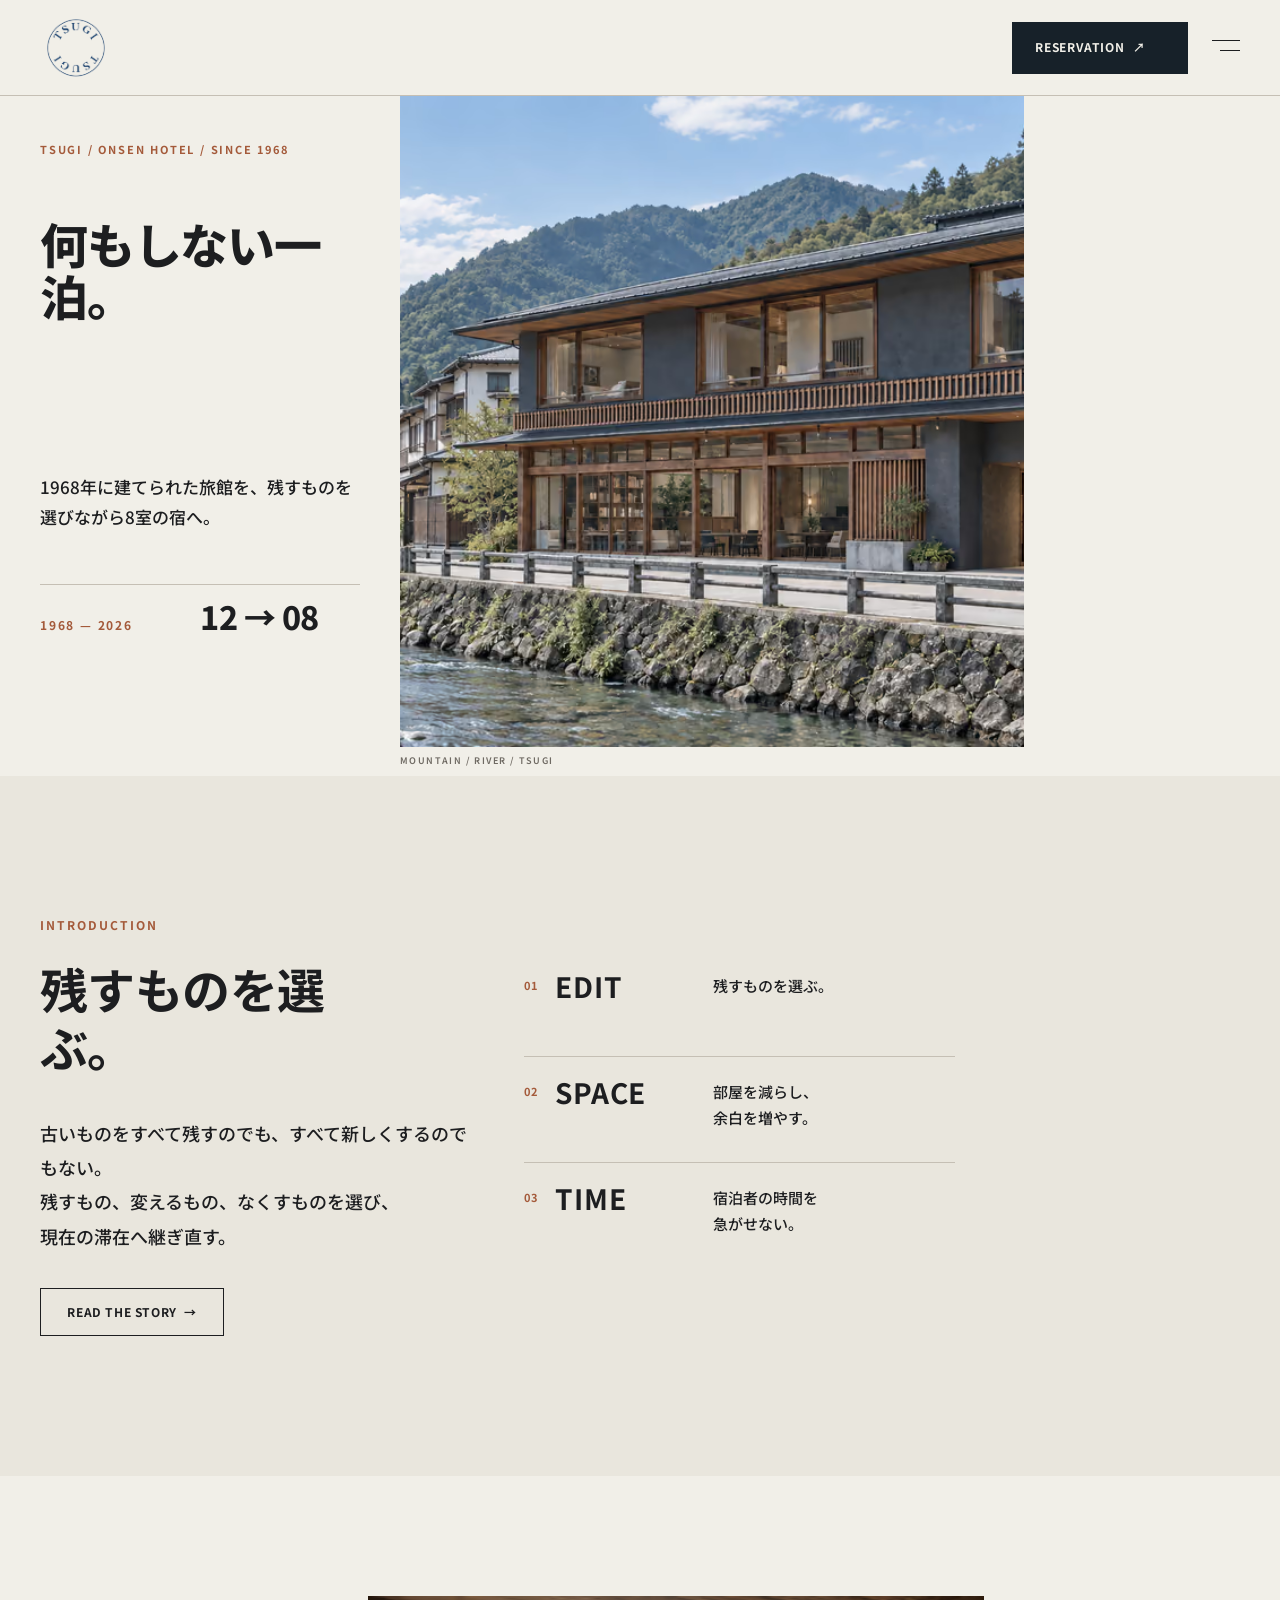
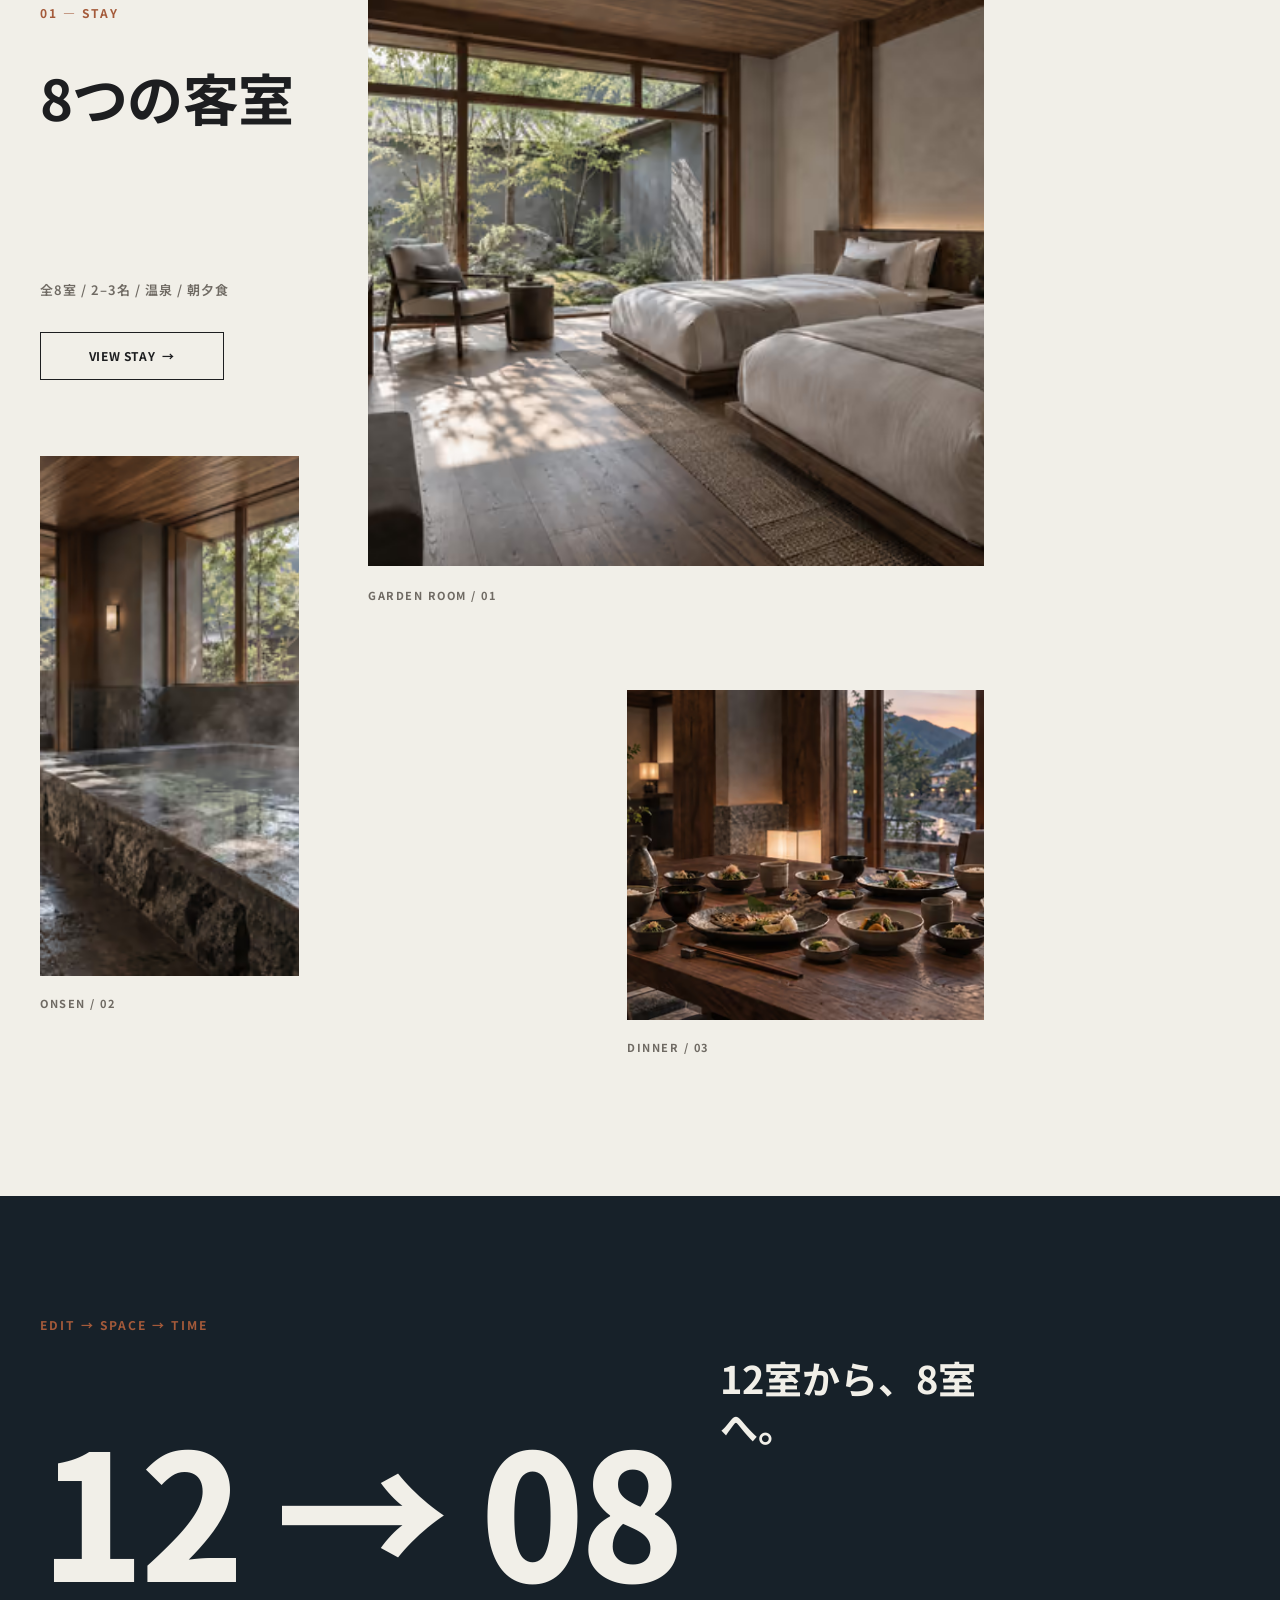
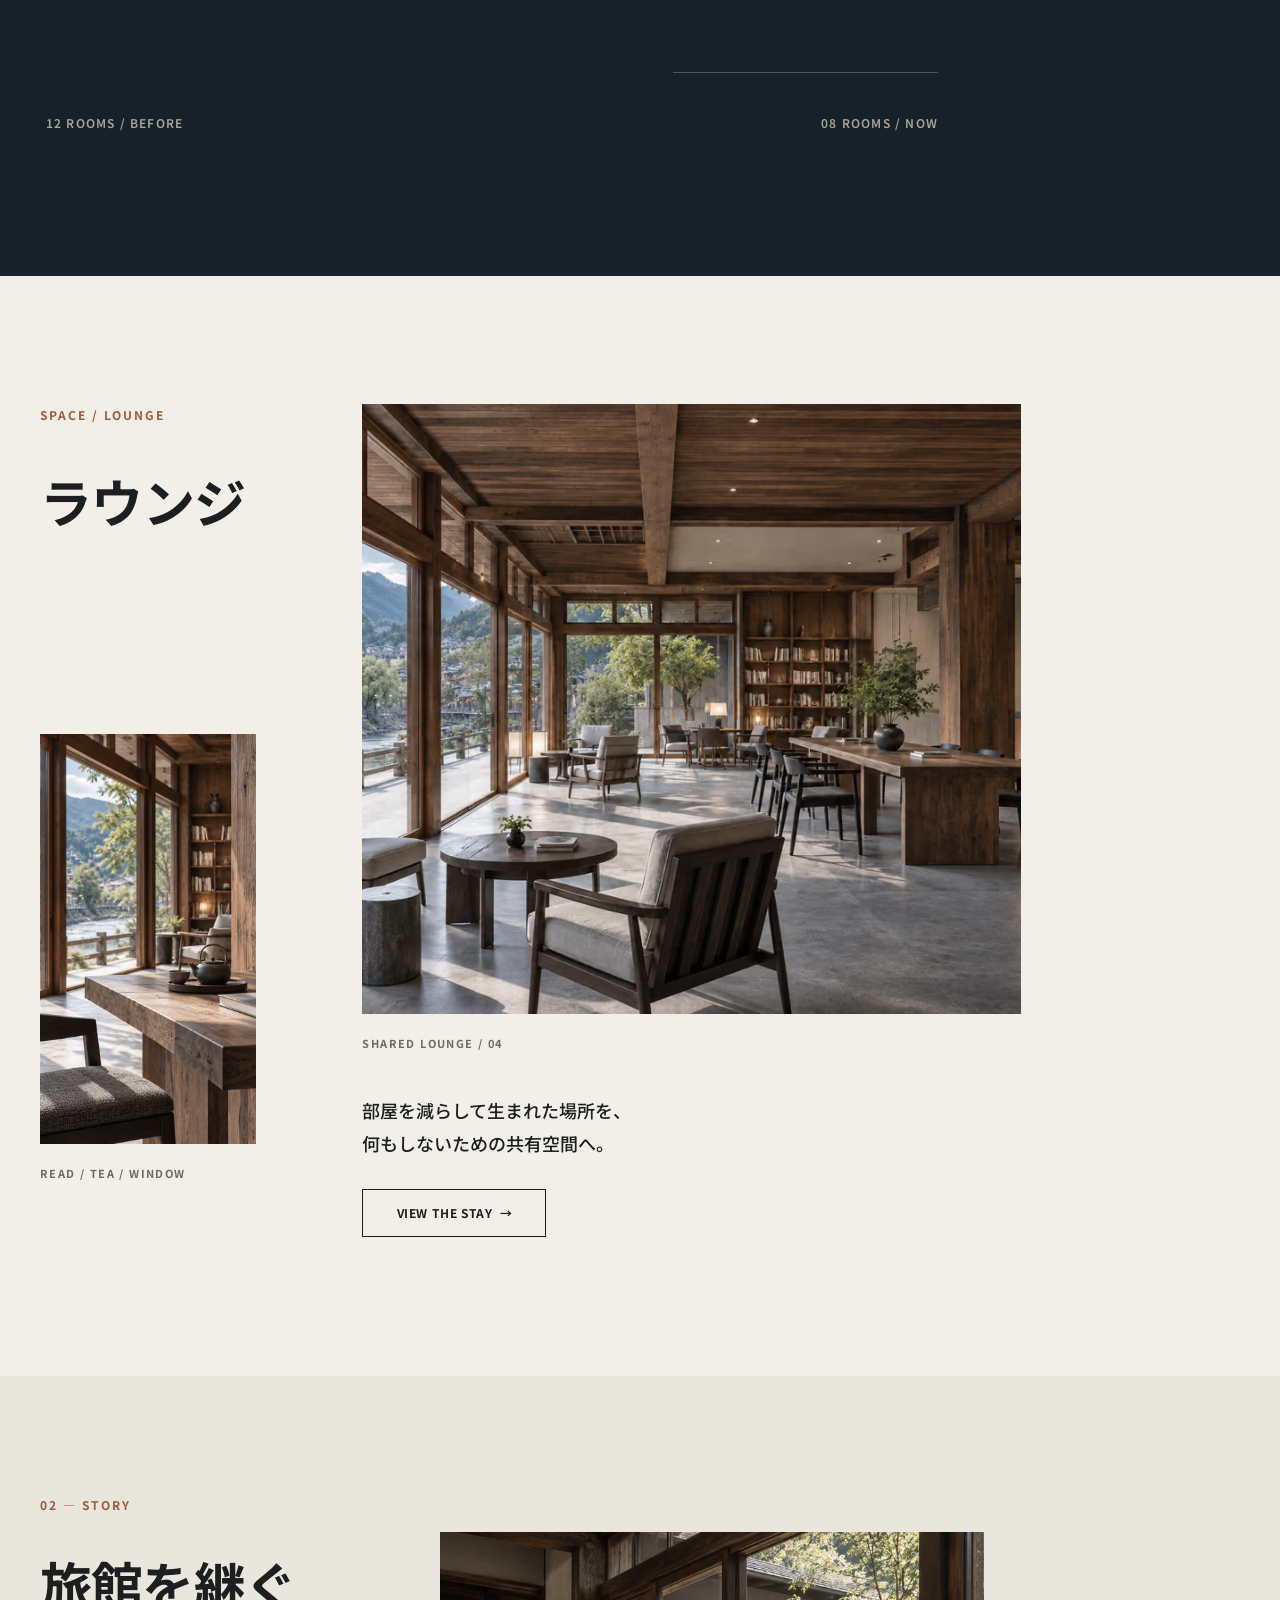
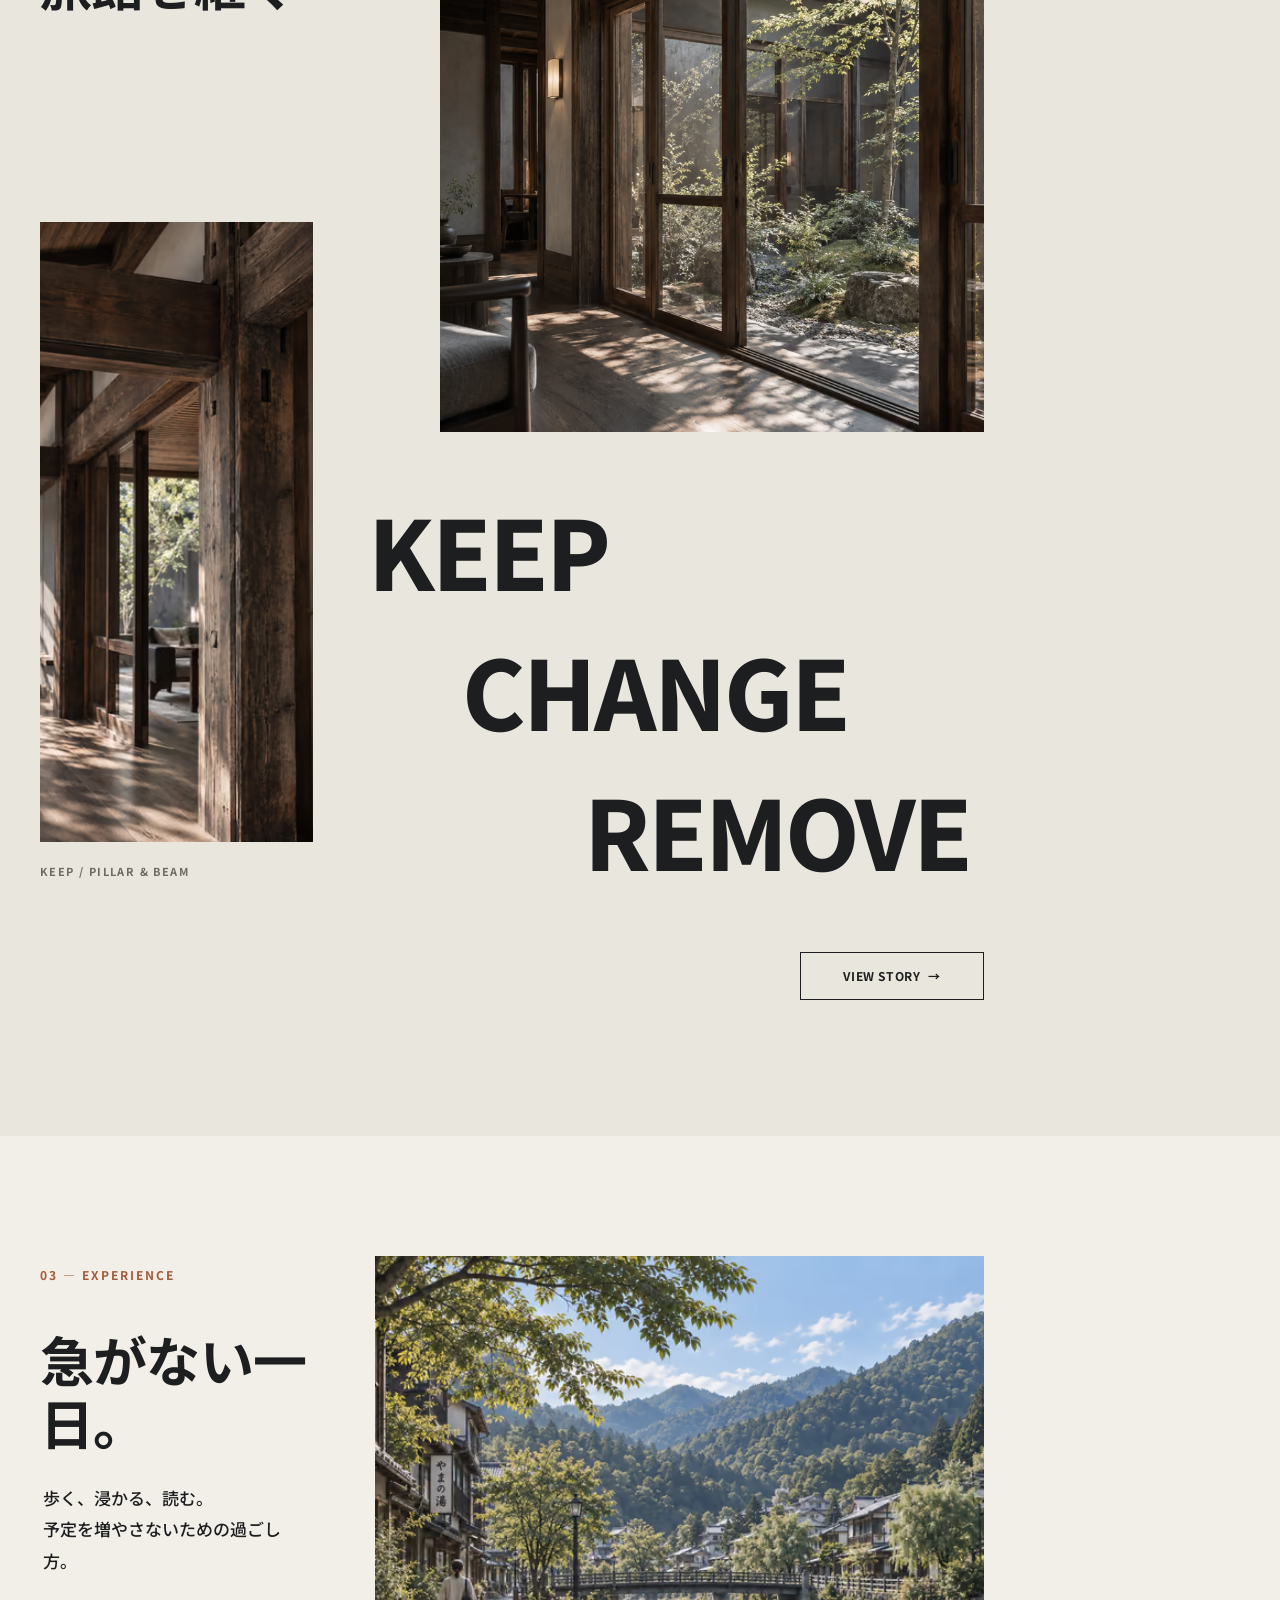
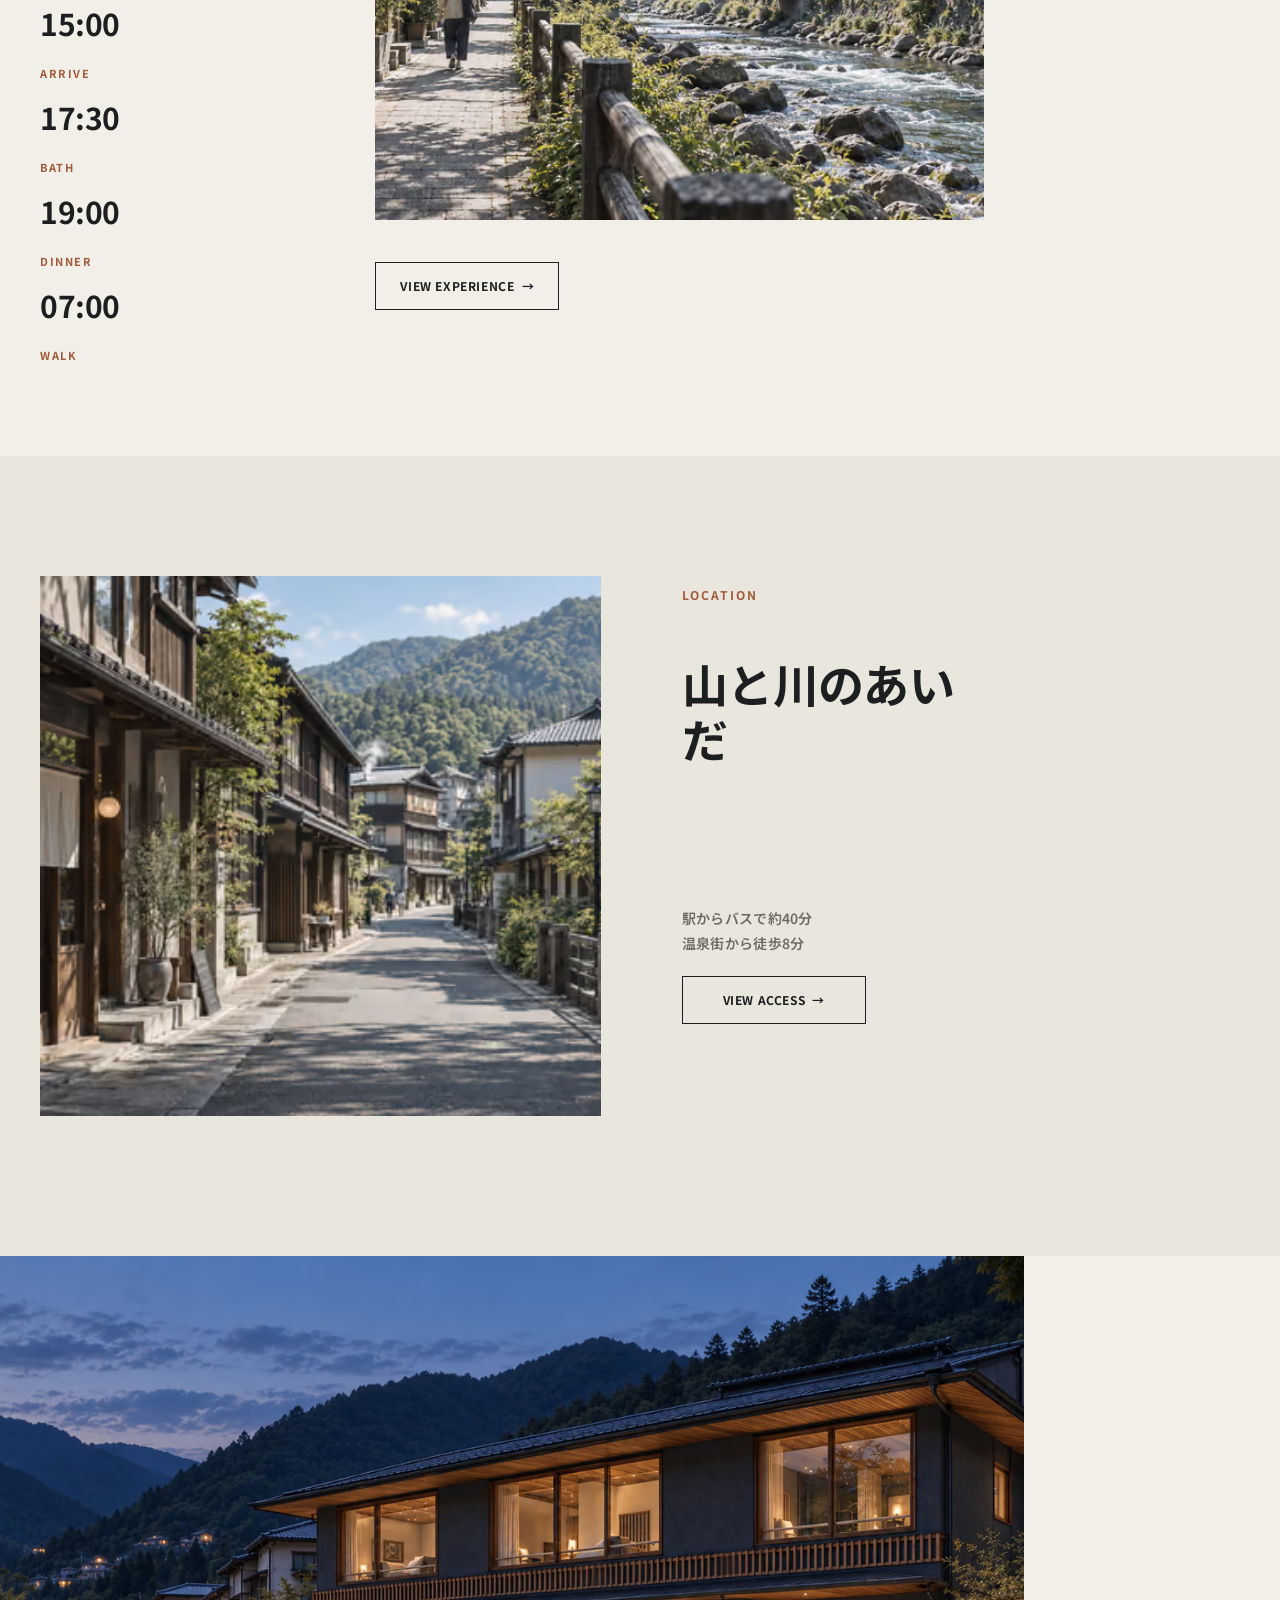
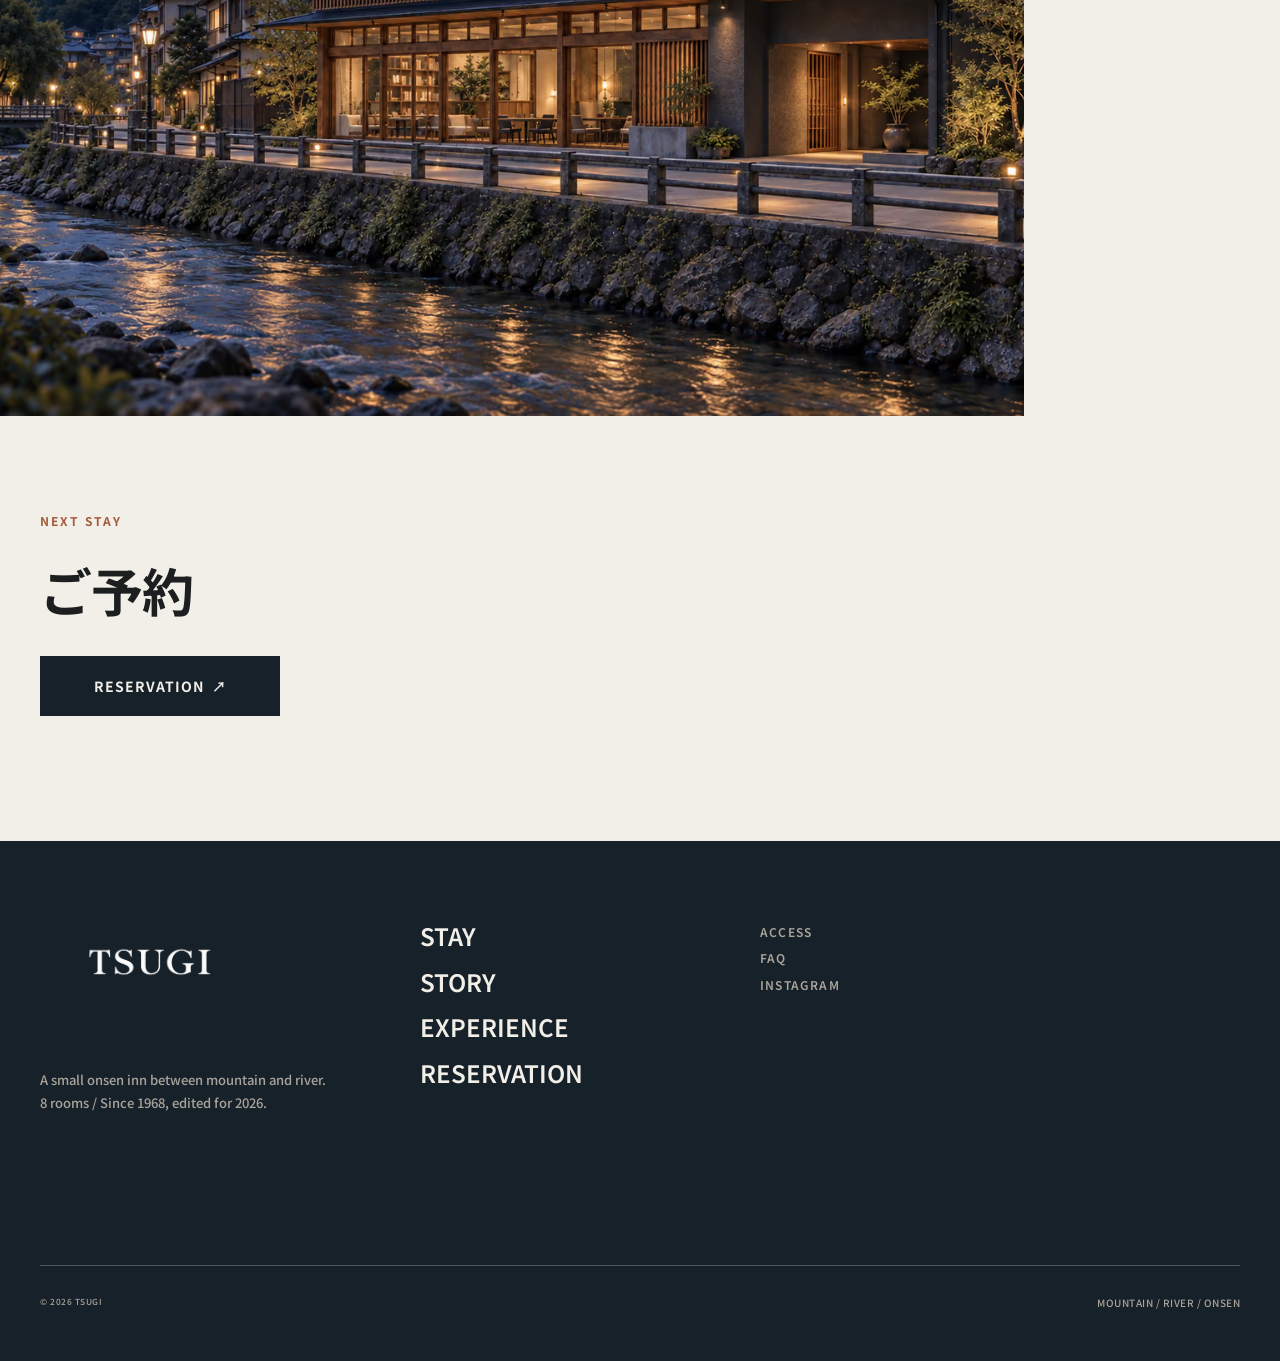
==== commit c0640c37: "Simplify TSUGI section headings" ====
--- a/index.html
+++ b/index.html
@@ -50,7 +50,7 @@
               <li><a class="site-header__nav-link" href="experience.html">EXPERIENCE</a></li>
             </ul>
           </nav>
-          <a class="button button--primary site-header__reservation" href="reservation.html"><span>RESERVATION</span><span class="site-header__reservation-arrow" aria-hidden="true">↗</span></a>
+          <span class="button button--primary site-header__reservation reservation-placeholder"><span>RESERVATION</span><span class="site-header__reservation-arrow" aria-hidden="true">↗</span></span>
           <button class="menu-toggle" type="button" aria-expanded="false" aria-controls="site-menu" aria-label="メニューを開く" data-menu-button>
             <span class="menu-toggle__icon" aria-hidden="true"><span></span><span></span></span>
           </button>
@@ -72,7 +72,7 @@
             <li><a class="menu-overlay__main-link" href="stay.html">STAY</a></li>
             <li><a class="menu-overlay__main-link" href="story.html">STORY</a></li>
             <li><a class="menu-overlay__main-link" href="experience.html">EXPERIENCE</a></li>
-            <li><a class="menu-overlay__main-link" href="reservation.html">RESERVATION</a></li>
+            <li><span class="menu-overlay__main-link reservation-placeholder">RESERVATION</span></li>
           </ul>
         </nav>
         <div class="menu-overlay__footer">
@@ -99,7 +99,7 @@
         <p class="home-hero__image-caption home-tablet-only">MOUNTAIN / RIVER / TSUGI</p>
         <div class="home-hero__content">
           <p class="home-hero__metadata home-tablet-only">TSUGI / ONSEN HOTEL / SINCE 1968</p>
-          <h1 class="home-hero__title" id="home-hero-title"><span class="home-through-tablet">何もしない一泊を、<br>ちゃんとつくる。</span><span class="home-wide-only">何もしない<br>一泊を、<br>ちゃんとつくる。</span><span class="home-desktop-only">何もしない<br>一泊を、<br>ちゃんと<br>つくる。</span></h1>
+          <h1 class="home-hero__title" id="home-hero-title">何もしない一泊。</h1>
           <p class="home-hero__copy">1968年に建てられた旅館を、<br class="home-break__sp">残すものを選びながら8室の宿へ。</p>
           <div class="home-hero__rule home-tablet-only" aria-hidden="true"></div>
           <p class="home-hero__date">1968 — 2026</p>
@@ -135,7 +135,7 @@
 
       <section class="home-stay" aria-labelledby="home-stay-title">
         <p class="section-label">01 — STAY</p>
-        <h2 class="home-stay__title" id="home-stay-title"><span class="home-title__sp">8 rooms.<br>Less, but more.</span><span class="home-title__tablet home-tablet-only">8 rooms.<br>Less, but<br>more.</span><span class="home-title__wide home-wide-only">8 rooms.<br>Less, but more.</span></h2>
+        <h2 class="home-stay__title" id="home-stay-title">8つの客室</h2>
         <figure class="home-stay__image home-stay__image--room">
           <picture class="responsive-picture">
             <source type="image/avif" srcset="assets/images/optimized/rooms/06_room_garden-480w.avif 480w, assets/images/optimized/rooms/06_room_garden-768w.avif 768w, assets/images/optimized/rooms/06_room_garden-1024w.avif 1024w, assets/images/optimized/rooms/06_room_garden-1448w.avif 1448w" sizes="(min-width: 768px) 60vw, calc(100vw - 40px)">
@@ -167,14 +167,14 @@
       <section class="home-edit" aria-labelledby="home-edit-title">
         <p class="home-edit__label">EDIT → SPACE → TIME</p>
         <p class="home-edit__graphic" aria-hidden="true">12 → 08</p>
-        <h2 class="home-edit__title" id="home-edit-title">減らした分だけ、<br>残ったものがある。</h2>
+        <h2 class="home-edit__title" id="home-edit-title">12室から、8室へ。</h2>
         <p class="home-edit__note"><span class="home-edit__note-sp">12 rooms / before&nbsp;&nbsp;&nbsp; 08 rooms / now</span><span class="home-edit__note-tablet home-tablet-only"><span>12 ROOMS / BEFORE</span><span>08 ROOMS / NOW</span></span></p>
         <div class="home-edit__rule home-tablet-only" aria-hidden="true"></div>
       </section>
 
       <section class="home-lounge" aria-labelledby="home-lounge-title">
         <p class="section-label"><span class="home-label__sp">— — SPACE</span><span class="home-label__tablet home-tablet-only">SPACE / LOUNGE</span></p>
-        <h2 class="home-lounge__title" id="home-lounge-title"><span class="home-title__sp">客室ではない<br>場所にも、<br>居場所を。</span><span class="home-title__tablet home-tablet-only">客室ではない場所にも、<br>居場所を。</span><span class="home-title__wide home-wide-only">客室ではない<br>場所にも、<br>居場所を。</span></h2>
+        <h2 class="home-lounge__title" id="home-lounge-title">ラウンジ</h2>
         <figure class="home-lounge__image home-lounge__image--main">
           <picture class="responsive-picture">
             <source type="image/avif" srcset="assets/images/optimized/lounge/04_lounge_main-480w.avif 480w, assets/images/optimized/lounge/04_lounge_main-768w.avif 768w, assets/images/optimized/lounge/04_lounge_main-1024w.avif 1024w, assets/images/optimized/lounge/04_lounge_main-1536w.avif 1536w" sizes="(min-width: 1024px) 64vw, (min-width: 768px) calc(100vw - 64px), 100vw">
@@ -197,7 +197,7 @@
 
       <section class="home-story" aria-labelledby="home-story-title">
         <p class="section-label">02 — STORY</p>
-        <h2 class="home-story__title" id="home-story-title"><span class="home-title__sp">古いままでも、<br>新しいだけでも<br>ない。</span><span class="home-title__tablet home-tablet-only">古いままでも、<br>新しいだけでもない。</span><span class="home-title__wide home-wide-only">古いままでも、<br>新しいだけでもない。</span></h2>
+        <h2 class="home-story__title" id="home-story-title">旅館を継ぐ</h2>
         <p class="home-story__graphic" aria-hidden="true"><span>KEEP</span><span>CHANGE</span><span>REMOVE</span></p>
         <figure class="home-story__image home-story__image--beam">
           <picture class="responsive-picture">
@@ -219,7 +219,7 @@
 
       <section class="home-experience" aria-labelledby="home-experience-title">
         <p class="section-label">03 — EXPERIENCE</p>
-        <h2 class="home-experience__title" id="home-experience-title">一日を、<br>急がない。</h2>
+        <h2 class="home-experience__title" id="home-experience-title">急がない一日。</h2>
         <figure class="home-experience__image home-experience__image--walk">
           <picture class="responsive-picture">
             <source type="image/avif" srcset="assets/images/optimized/experience/23_morning_walk-480w.avif 480w, assets/images/optimized/experience/23_morning_walk-768w.avif 768w, assets/images/optimized/experience/23_morning_walk-1024w.avif 1024w, assets/images/optimized/experience/23_morning_walk-1536w.avif 1536w" sizes="(min-width: 1024px) 59vw, (min-width: 768px) 49vw, 280px">
@@ -247,7 +247,7 @@
       <section class="home-location" aria-labelledby="home-location-title">
         <div class="home-location__text">
           <p class="section-label">LOCATION</p>
-          <h2 class="home-location__title" id="home-location-title"><span class="home-title__sp">山と川のあいだに<br>ある、小さな温泉地。</span><span class="home-title__tablet home-tablet-only">山と川のあいだにある、<br>小さな温泉地。</span><span class="home-title__wide home-wide-only">山と川のあいだにある、<br>小さな温泉地。</span></h2>
+          <h2 class="home-location__title" id="home-location-title">山と川のあいだ</h2>
         </div>
         <figure class="home-location__image">
           <picture class="responsive-picture">
@@ -268,8 +268,8 @@
         </picture>
         <div class="home-final__content">
           <p class="section-label">NEXT STAY</p>
-          <h2 class="home-final__title" id="home-final-title"><span class="home-title__sp">次の一泊を、<br>ここで。</span><span class="home-title__tablet home-tablet-only">次の一泊を、ここで。</span></h2>
-          <a class="button button--primary home-final__button" href="reservation.html">RESERVATION&nbsp; ↗</a>
+          <h2 class="home-final__title" id="home-final-title">ご予約</h2>
+          <span class="button button--primary home-final__button reservation-placeholder">RESERVATION&nbsp; ↗</span>
           <p class="home-final__note">Navigation remains functional and obvious.</p>
         </div>
       </section>
@@ -289,7 +289,7 @@
               <li><a href="stay.html">STAY</a></li>
               <li><a href="story.html">STORY</a></li>
               <li><a href="experience.html">EXPERIENCE</a></li>
-              <li><a href="reservation.html">RESERVATION</a></li>
+              <li><span class="reservation-placeholder">RESERVATION</span></li>
             </ul>
           </nav>
           <nav class="site-footer__utility" aria-label="補助ナビゲーション">
--- a/assets/css/components.css
+++ b/assets/css/components.css
@@ -99,6 +99,12 @@
     background: transparent;
     font-size: 12px;
     letter-spacing: 0.5px;
+  }
+
+  /* TODO: replace reservation placeholders with links when the final reservation URL is available. */
+  .reservation-placeholder {
+    cursor: default;
+    pointer-events: none;
   }
 
   .site-header__reservation {
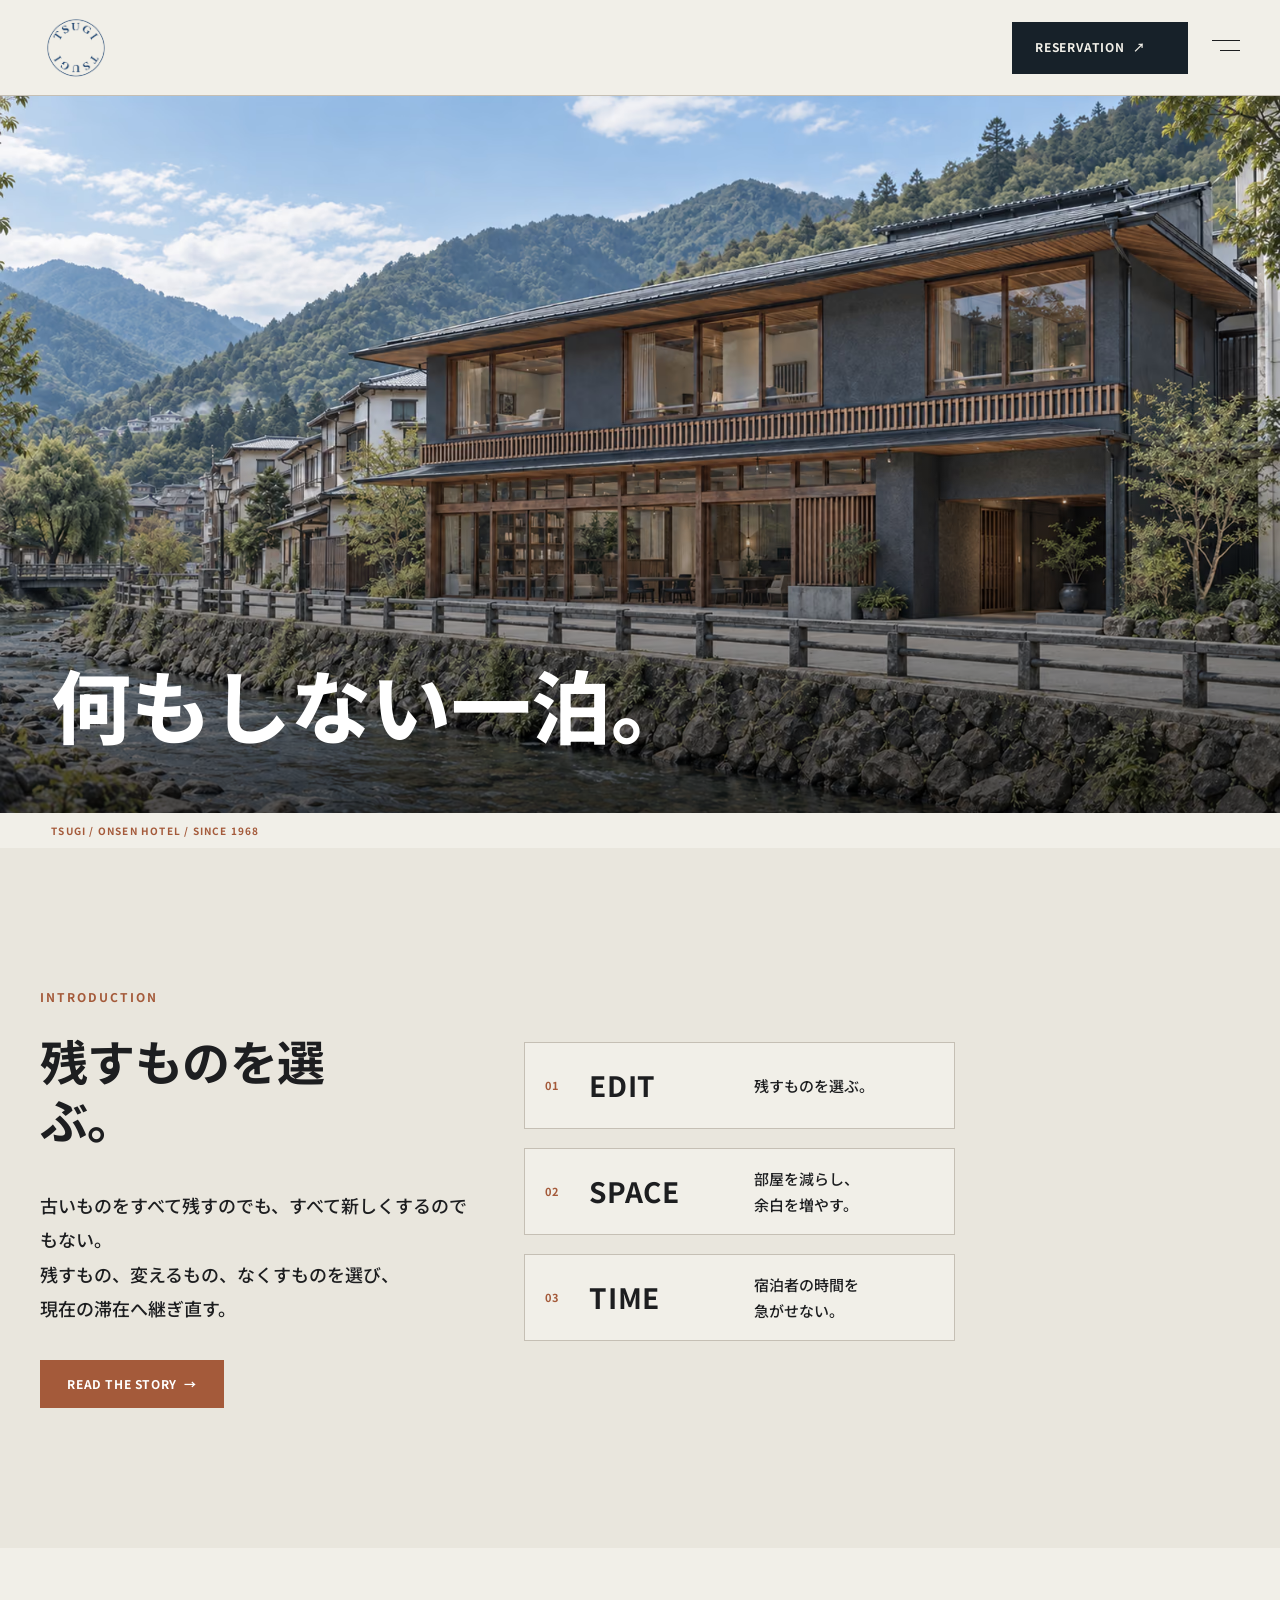
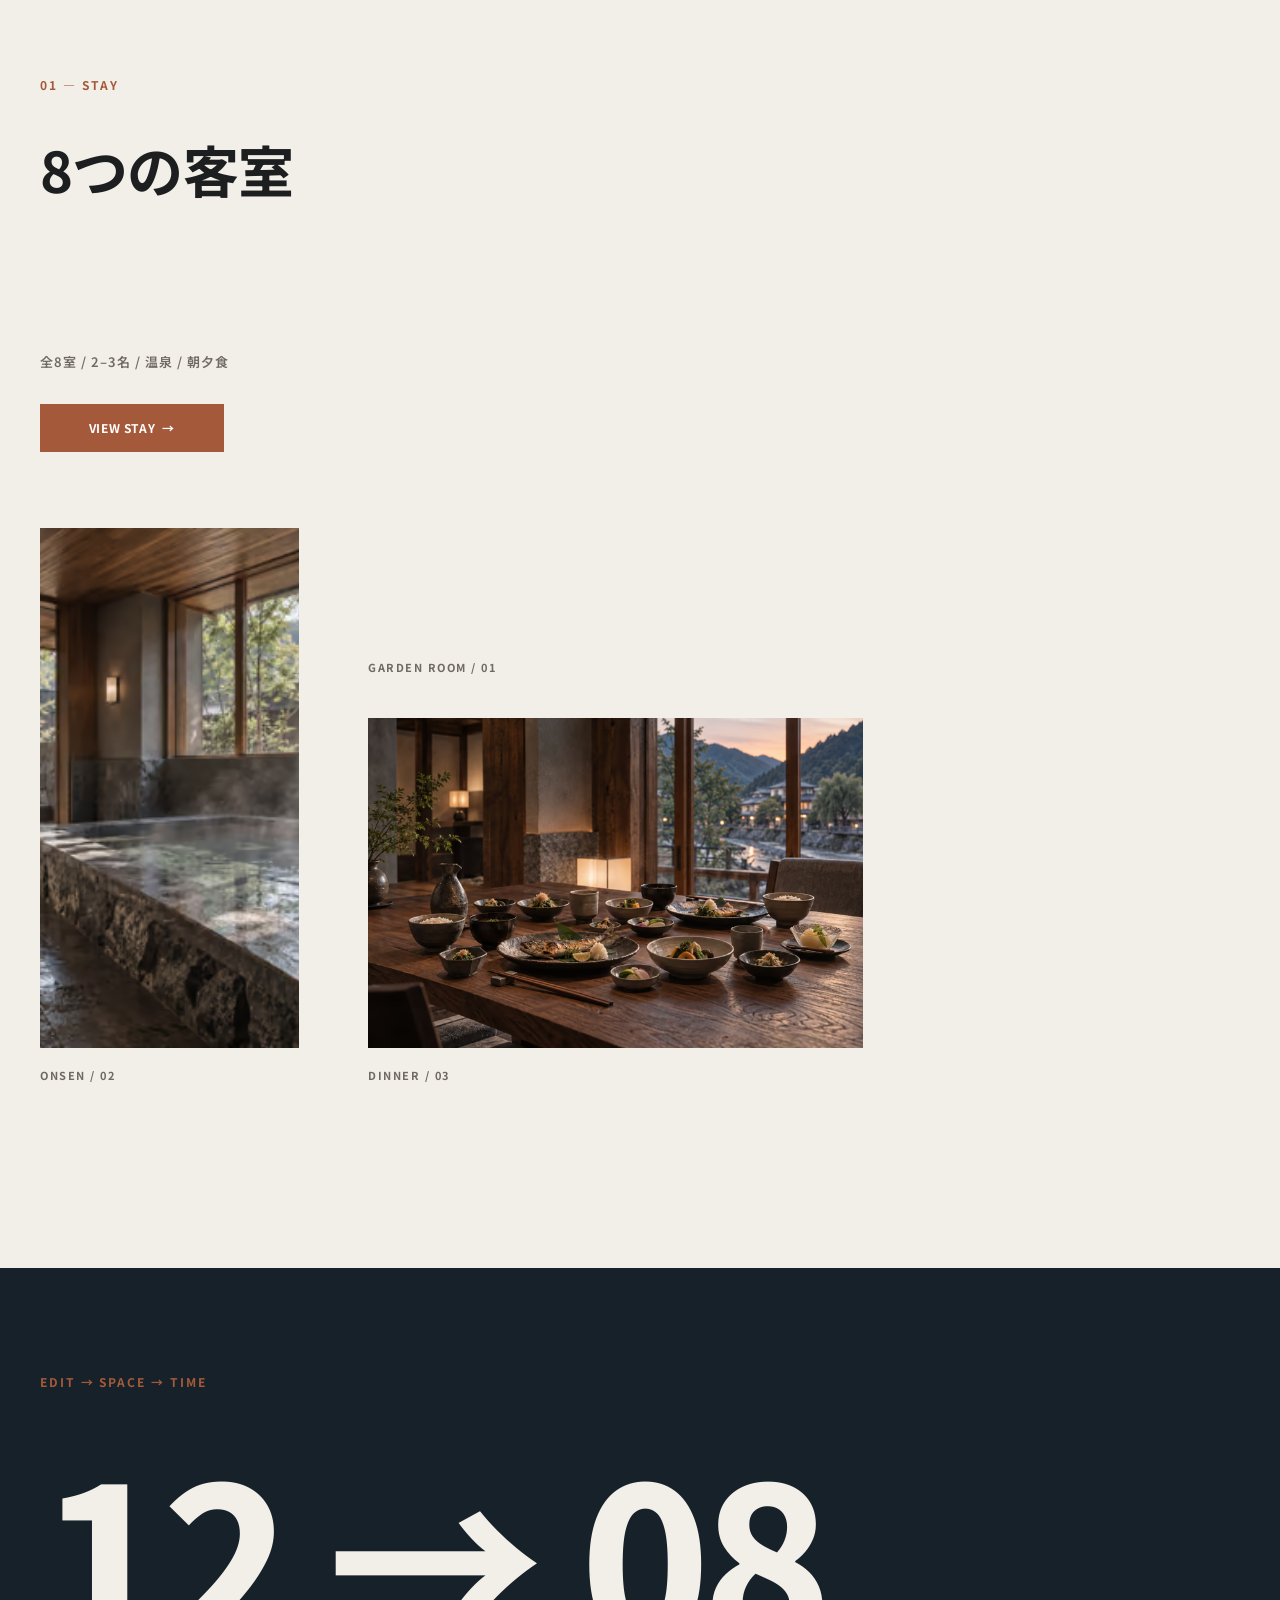
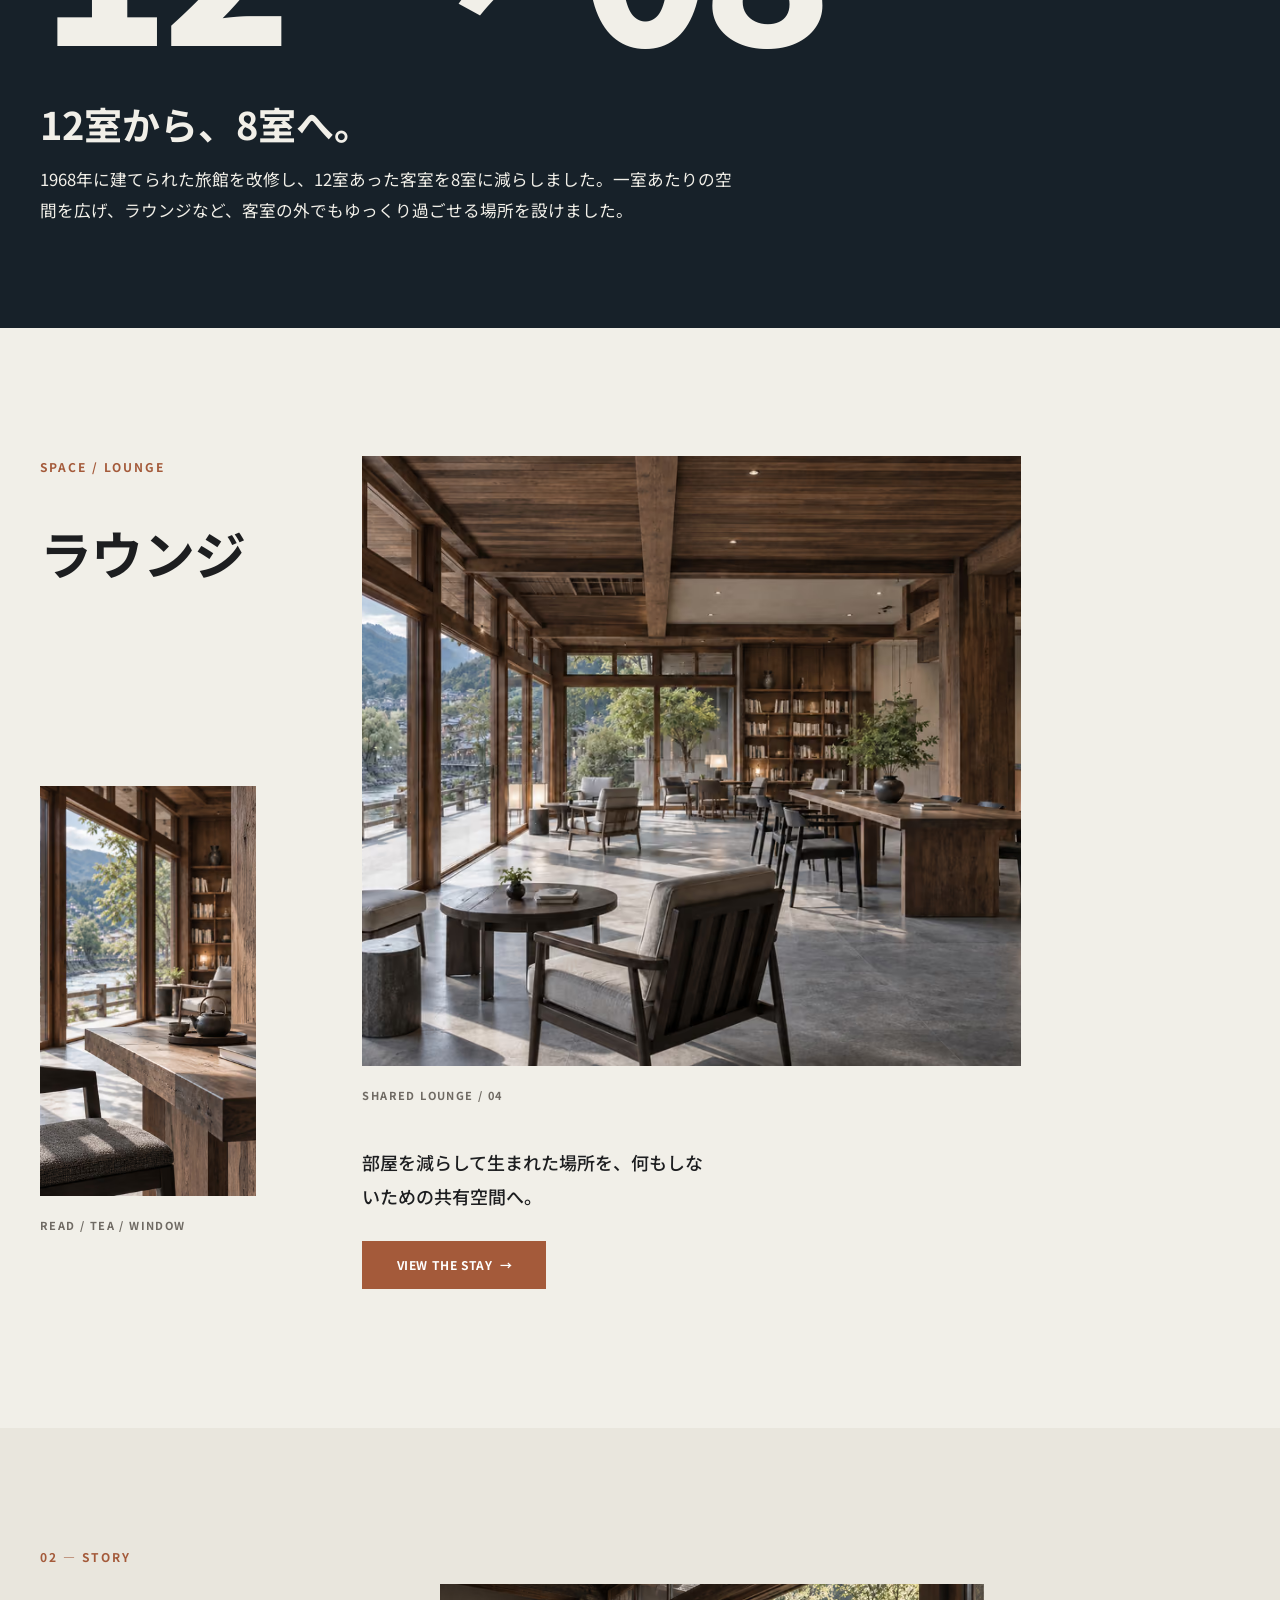
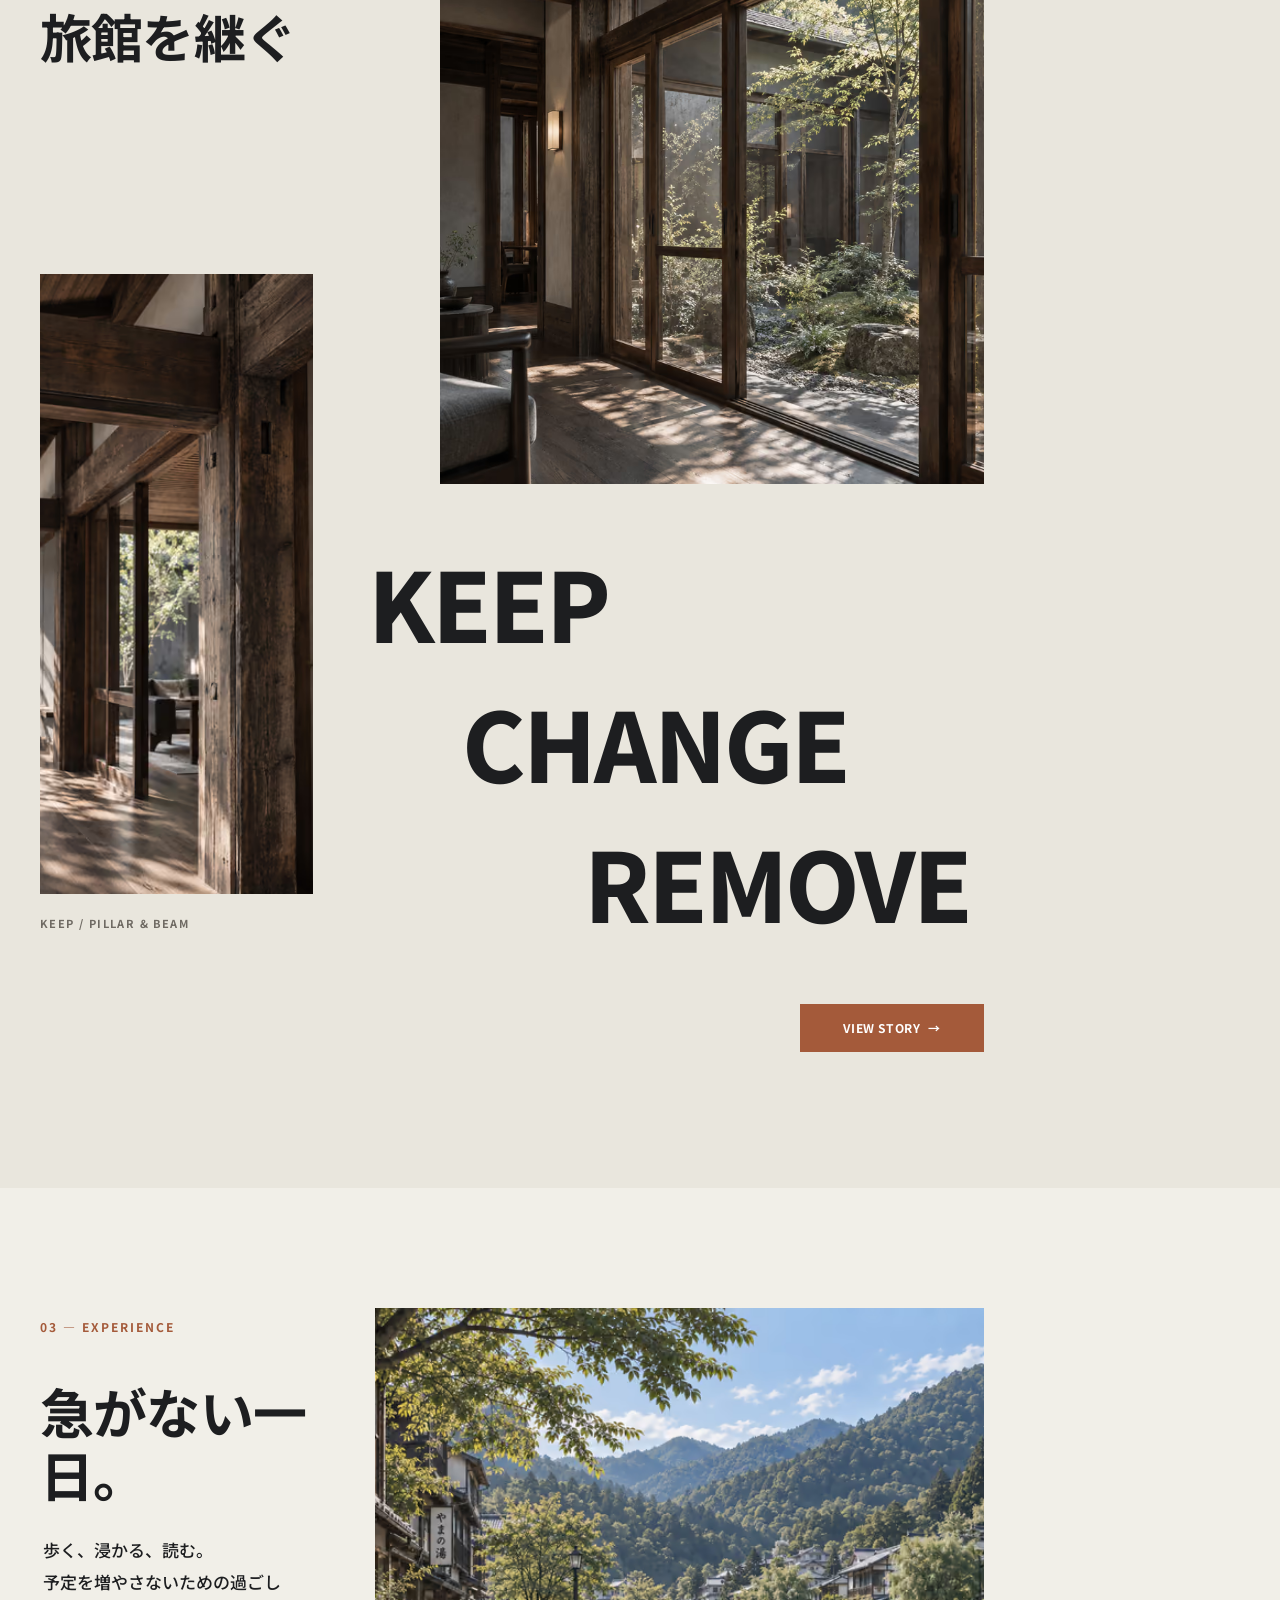
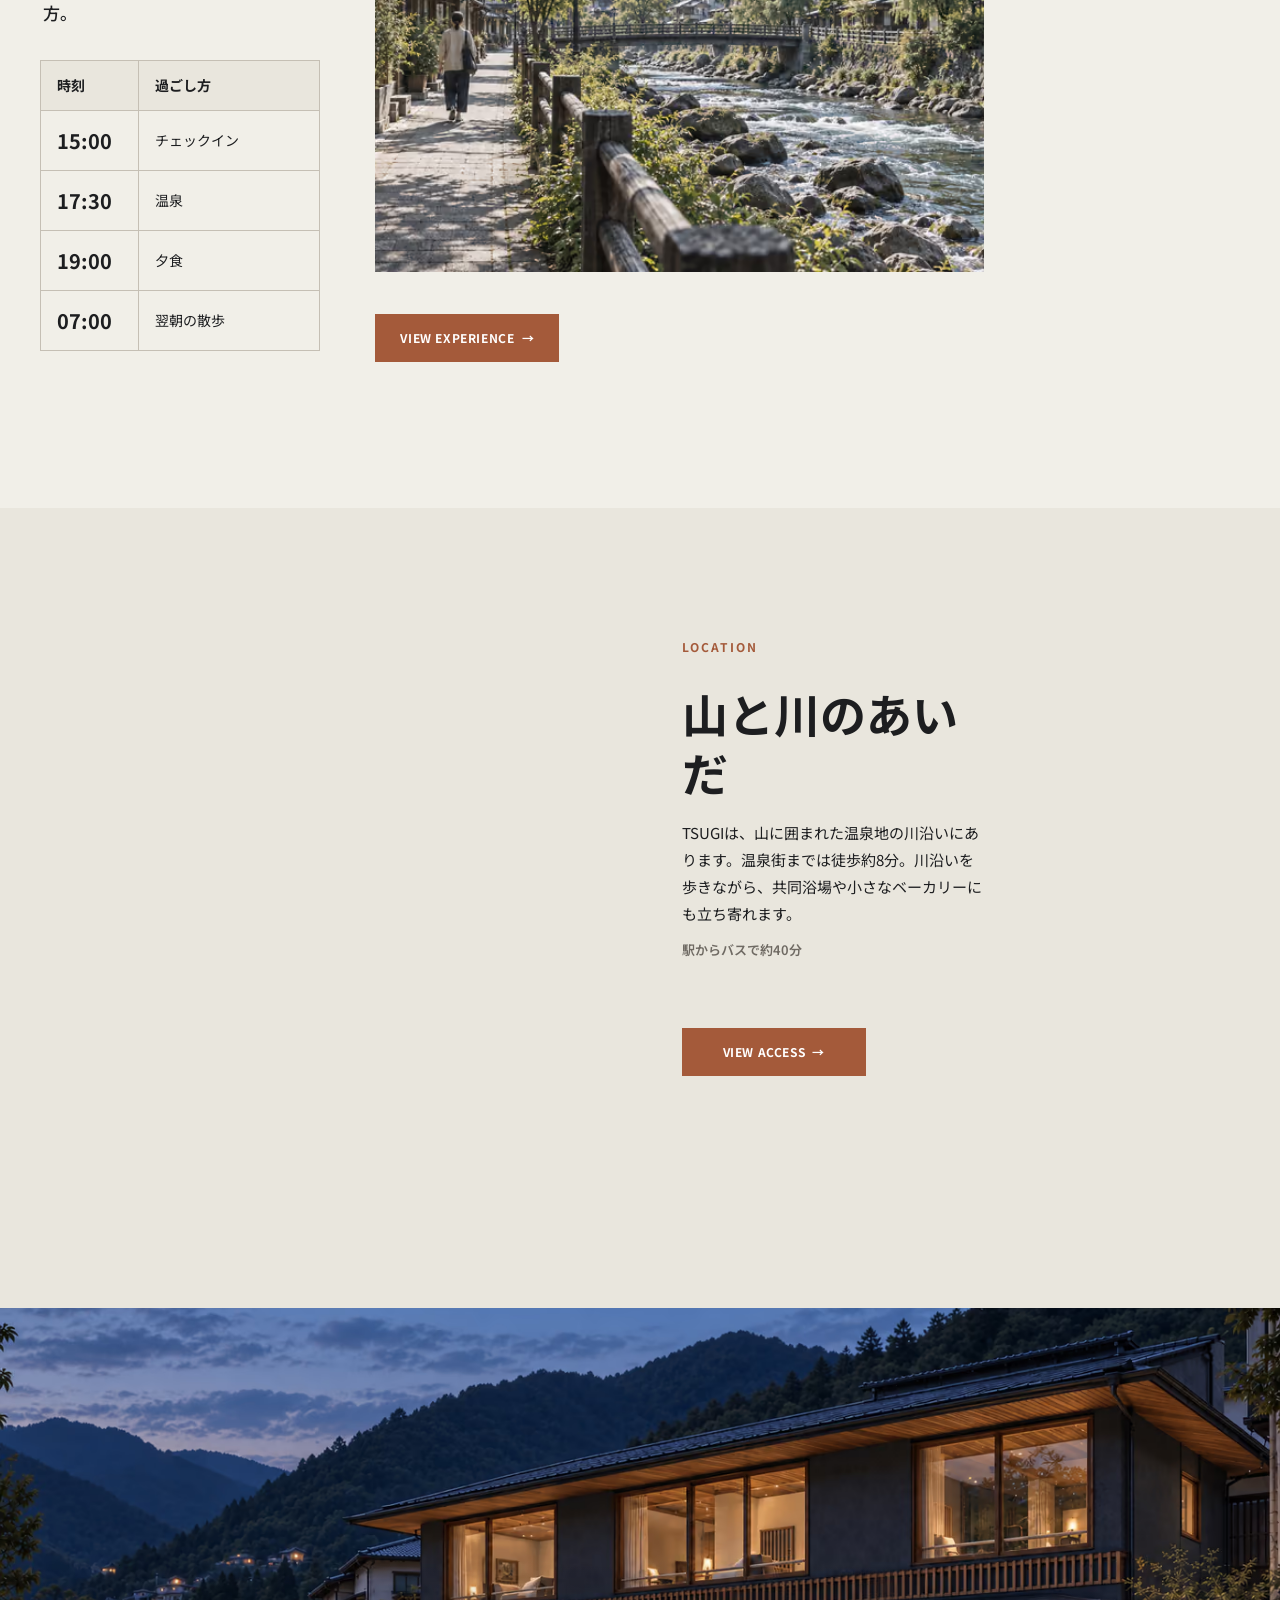
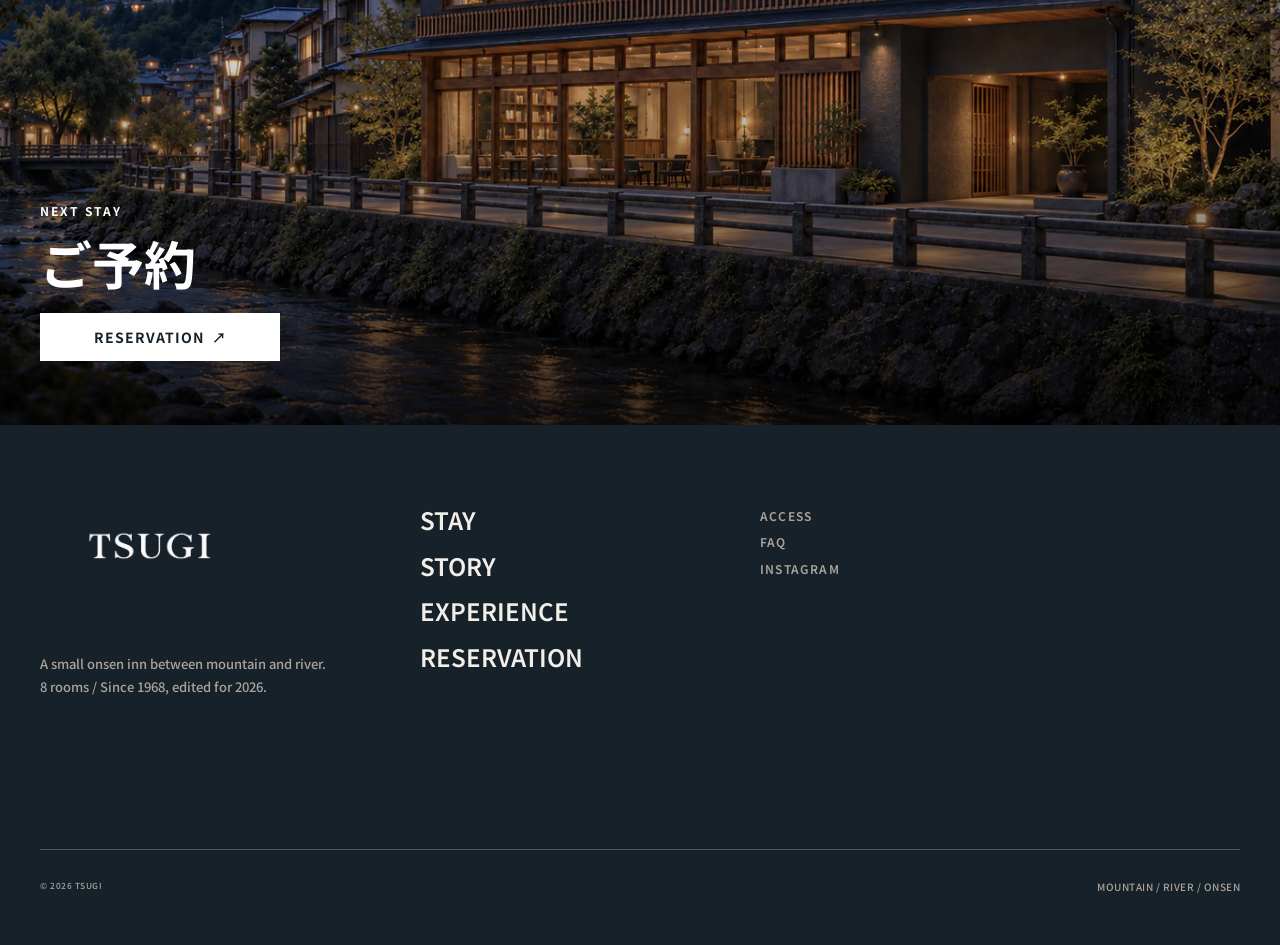
==== commit f5f508b3: "Refine TSUGI homepage layout" ====
--- a/index.html
+++ b/index.html
@@ -92,19 +92,12 @@
     <main class="site-main" id="main-content" tabindex="-1">
       <section class="home-hero" aria-labelledby="home-hero-title">
         <picture class="responsive-picture">
-          <source type="image/avif" srcset="assets/images/optimized/exterior/01_hero_exterior-480w.avif 480w, assets/images/optimized/exterior/01_hero_exterior-768w.avif 768w, assets/images/optimized/exterior/01_hero_exterior-1024w.avif 1024w, assets/images/optimized/exterior/01_hero_exterior-1600w.avif 1600w" sizes="(min-width: 1440px) 976px, (min-width: 1366px) 68vw, (min-width: 1024px) 61vw, 100vw">
-          <source type="image/webp" srcset="assets/images/optimized/exterior/01_hero_exterior-480w.webp 480w, assets/images/optimized/exterior/01_hero_exterior-768w.webp 768w, assets/images/optimized/exterior/01_hero_exterior-1024w.webp 1024w, assets/images/optimized/exterior/01_hero_exterior-1600w.webp 1600w" sizes="(min-width: 1440px) 976px, (min-width: 1366px) 68vw, (min-width: 1024px) 61vw, 100vw">
+          <source type="image/avif" srcset="assets/images/optimized/exterior/01_hero_exterior-480w.avif 480w, assets/images/optimized/exterior/01_hero_exterior-768w.avif 768w, assets/images/optimized/exterior/01_hero_exterior-1024w.avif 1024w, assets/images/optimized/exterior/01_hero_exterior-1600w.avif 1600w" sizes="100vw">
+          <source type="image/webp" srcset="assets/images/optimized/exterior/01_hero_exterior-480w.webp 480w, assets/images/optimized/exterior/01_hero_exterior-768w.webp 768w, assets/images/optimized/exterior/01_hero_exterior-1024w.webp 1024w, assets/images/optimized/exterior/01_hero_exterior-1600w.webp 1600w" sizes="100vw">
           <img class="home-hero__image" src="assets/images/exterior/01_hero_exterior.png" alt="川沿いに建つTSUGIの外観" width="1672" height="941" loading="eager" fetchpriority="high">
         </picture>
-        <p class="home-hero__image-caption home-tablet-only">MOUNTAIN / RIVER / TSUGI</p>
-        <div class="home-hero__content">
-          <p class="home-hero__metadata home-tablet-only">TSUGI / ONSEN HOTEL / SINCE 1968</p>
-          <h1 class="home-hero__title" id="home-hero-title">何もしない一泊。</h1>
-          <p class="home-hero__copy">1968年に建てられた旅館を、<br class="home-break__sp">残すものを選びながら8室の宿へ。</p>
-          <div class="home-hero__rule home-tablet-only" aria-hidden="true"></div>
-          <p class="home-hero__date">1968 — 2026</p>
-          <p class="home-hero__room-change home-tablet-only">12 → 08</p>
-        </div>
+        <h1 class="home-hero__title" id="home-hero-title">何もしない一泊。</h1>
+        <p class="home-hero__metadata">TSUGI / ONSEN HOTEL / SINCE 1968</p>
       </section>
 
       <section class="home-introduction" aria-labelledby="home-introduction-title">
@@ -154,8 +147,8 @@
         </figure>
         <figure class="home-stay__image home-stay__image--dining">
           <picture class="responsive-picture">
-            <source type="image/avif" srcset="assets/images/optimized/dining/12_dinner-480w.avif 480w, assets/images/optimized/dining/12_dinner-768w.avif 768w, assets/images/optimized/dining/12_dinner-1024w.avif 1024w, assets/images/optimized/dining/12_dinner-1536w.avif 1536w" sizes="(min-width: 768px) 35vw, 210px">
-            <source type="image/webp" srcset="assets/images/optimized/dining/12_dinner-480w.webp 480w, assets/images/optimized/dining/12_dinner-768w.webp 768w, assets/images/optimized/dining/12_dinner-1024w.webp 1024w, assets/images/optimized/dining/12_dinner-1536w.webp 1536w" sizes="(min-width: 768px) 35vw, 210px">
+            <source type="image/avif" srcset="assets/images/optimized/dining/12_dinner-480w.avif 480w, assets/images/optimized/dining/12_dinner-768w.avif 768w, assets/images/optimized/dining/12_dinner-1024w.avif 1024w, assets/images/optimized/dining/12_dinner-1536w.avif 1536w" sizes="(min-width: 1024px) 495px, (min-width: 768px) 267px, 210px">
+            <source type="image/webp" srcset="assets/images/optimized/dining/12_dinner-480w.webp 480w, assets/images/optimized/dining/12_dinner-768w.webp 768w, assets/images/optimized/dining/12_dinner-1024w.webp 1024w, assets/images/optimized/dining/12_dinner-1536w.webp 1536w" sizes="(min-width: 1024px) 495px, (min-width: 768px) 267px, 210px">
             <img src="assets/images/dining/12_dinner.png" alt="TSUGIの夕食" width="1536" height="1024" loading="lazy" decoding="async">
           </picture>
           <figcaption>DINNER / 03</figcaption>
@@ -168,8 +161,7 @@
         <p class="home-edit__label">EDIT → SPACE → TIME</p>
         <p class="home-edit__graphic" aria-hidden="true">12 → 08</p>
         <h2 class="home-edit__title" id="home-edit-title">12室から、8室へ。</h2>
-        <p class="home-edit__note"><span class="home-edit__note-sp">12 rooms / before&nbsp;&nbsp;&nbsp; 08 rooms / now</span><span class="home-edit__note-tablet home-tablet-only"><span>12 ROOMS / BEFORE</span><span>08 ROOMS / NOW</span></span></p>
-        <div class="home-edit__rule home-tablet-only" aria-hidden="true"></div>
+        <p class="home-edit__copy">1968年に建てられた旅館を改修し、12室あった客室を8室に減らしました。一室あたりの空間を広げ、ラウンジなど、客室の外でもゆっくり過ごせる場所を設けました。</p>
       </section>
 
       <section class="home-lounge" aria-labelledby="home-lounge-title">
@@ -191,7 +183,7 @@
           </picture>
           <figcaption>READ / TEA / WINDOW</figcaption>
         </figure>
-        <p class="home-lounge__copy">部屋を減らして生まれた場所を、<br>何もしないための共有空間へ。</p>
+        <p class="home-lounge__copy">部屋を減らして生まれた場所を、何もしないための共有空間へ。</p>
         <a class="button button--secondary home-lounge__link home-tablet-only" href="stay.html">VIEW THE STAY&nbsp; →</a>
       </section>
 
@@ -235,12 +227,19 @@
           </picture>
         </figure>
         <p class="home-experience__copy">歩く、浸かる、読む。<br>予定を増やさないための過ごし方。</p>
-        <ol class="home-experience__timeline home-tablet-only" aria-label="TSUGIでの一日の過ごし方">
-          <li><time datetime="15:00">15:00</time><span>ARRIVE</span></li>
-          <li><time datetime="17:30">17:30</time><span>BATH</span></li>
-          <li><time datetime="19:00">19:00</time><span>DINNER</span></li>
-          <li><time datetime="07:00">07:00</time><span>WALK</span></li>
-        </ol>
+        <div class="home-experience__schedule home-tablet-only">
+          <table aria-label="TSUGIでの一日の過ごし方">
+            <thead>
+              <tr><th scope="col">時刻</th><th scope="col">過ごし方</th></tr>
+            </thead>
+            <tbody>
+              <tr><td><time datetime="15:00">15:00</time></td><td>チェックイン</td></tr>
+              <tr><td><time datetime="17:30">17:30</time></td><td>温泉</td></tr>
+              <tr><td><time datetime="19:00">19:00</time></td><td>夕食</td></tr>
+              <tr><td><time datetime="07:00">07:00</time></td><td>翌朝の散歩</td></tr>
+            </tbody>
+          </table>
+        </div>
         <a class="button button--secondary home-section-link home-experience__link" href="experience.html">VIEW EXPERIENCE&nbsp; →</a>
       </section>
 
@@ -248,6 +247,8 @@
         <div class="home-location__text">
           <p class="section-label">LOCATION</p>
           <h2 class="home-location__title" id="home-location-title">山と川のあいだ</h2>
+          <p class="home-location__copy">TSUGIは、山に囲まれた温泉地の川沿いにあります。温泉街までは徒歩約8分。川沿いを歩きながら、共同浴場や小さなベーカリーにも立ち寄れます。</p>
+          <p class="home-location__meta">駅からバスで約40分</p>
         </div>
         <figure class="home-location__image">
           <picture class="responsive-picture">
@@ -256,7 +257,6 @@
             <img src="assets/images/experience/18_onsen_town.png" alt="山と川に囲まれた温泉街" width="1536" height="1024" loading="lazy" decoding="async">
           </picture>
         </figure>
-        <p class="home-location__meta"><span class="home-meta__sp">駅からバスで約40分 / 温泉街から徒歩8分</span><span class="home-meta__tablet home-tablet-only">駅からバスで約40分<br>温泉街から徒歩8分</span></p>
         <a class="button button--secondary home-section-link home-location__link" href="experience.html#access"><span class="home-link__sp">ACCESS&nbsp; →</span><span class="home-link__tablet home-tablet-only">VIEW ACCESS&nbsp; →</span></a>
       </section>
 
@@ -270,7 +270,6 @@
           <p class="section-label">NEXT STAY</p>
           <h2 class="home-final__title" id="home-final-title">ご予約</h2>
           <span class="button button--primary home-final__button reservation-placeholder">RESERVATION&nbsp; ↗</span>
-          <p class="home-final__note">Navigation remains functional and obvious.</p>
         </div>
       </section>
     </main>
--- a/assets/css/pages.css
+++ b/assets/css/pages.css
@@ -18,6 +18,23 @@
 
   .page-home .home-story__graphic span {
     display: block;
+  }
+
+  .page-home .site-main section .button {
+    border-color: var(--color-rust);
+    color: #fff;
+    background: var(--color-rust);
+  }
+
+  .page-home .site-main section a.button:is(:hover, :focus-visible) {
+    color: var(--color-rust);
+    background: var(--color-bone);
+  }
+
+  .page-home .site-main .home-final .button {
+    border-color: #fff;
+    color: var(--color-navy);
+    background: #fff;
   }
 
   .page-home .home-hero,
@@ -27,57 +44,57 @@
   .page-home .home-lounge,
   .page-home .home-story,
   .page-home .home-experience,
-  .page-home .home-location,
-  .page-home .home-final {
+  .page-home .home-location {
     position: relative;
     width: 100%;
   }
-
   .page-home .home-hero {
-    height: 680px;
+    display: grid;
+    grid-template-columns: minmax(0, 1fr);
     background: var(--color-bone);
   }
 
+  .page-home .home-hero > picture,
+  .page-home .home-hero__title {
+    grid-area: 1 / 1;
+  }
+
+  .page-home .home-hero > picture {
+    display: block;
+    position: relative;
+  }
+
+  .page-home .home-hero > picture::after {
+    position: absolute;
+    inset: 0;
+    background: linear-gradient(0deg, rgb(0 0 0 / 68%), transparent 55%);
+    content: "";
+  }
+
   .page-home .home-hero__image {
+    display: block;
     width: 100%;
-    height: 360px;
+    height: clamp(360px, 56vw, 760px);
     object-fit: cover;
-    object-position: center;
-  }
-
-  .page-home .home-hero__content {
-    position: static;
   }
 
   .page-home .home-hero__title {
-    position: absolute;
-    top: 402px;
-    right: 0;
-    left: 20px;
-    font-size: 40px;
+    z-index: 1;
+    align-self: end;
+    padding: 0 clamp(16px, 4vw, 64px) clamp(28px, 5vw, 72px);
+    color: white;
+    font-size: clamp(24px, 7vw, 80px);
     font-weight: 800;
-    letter-spacing: -0.8px;
-    line-height: 1.08;
-  }
-
-  .page-home .home-hero__copy {
-    position: absolute;
-    top: 526px;
-    left: 20px;
-    font-size: 16px;
-    font-weight: 500;
-    line-height: 1.7;
-  }
-
-  .page-home .home-hero__date {
-    position: absolute;
-    top: 616px;
-    left: 20px;
+    line-height: 1.15;
+    white-space: nowrap;
+  }
+
+  .page-home .home-hero__metadata {
+    padding: 9px clamp(16px, 4vw, 64px);
     color: var(--color-rust);
-    font-size: 18px;
+    font-size: 10px;
     font-weight: 700;
-    letter-spacing: 2px;
-    line-height: 1.45;
+    letter-spacing: 0.12em;
   }
 
   .page-home .home-introduction {
@@ -145,7 +162,6 @@
   .page-home .home-experience__link,
   .page-home .home-location__text,
   .page-home .home-location__image,
-  .page-home .home-location__meta,
   .page-home .home-location__link {
     position: absolute;
   }
@@ -222,50 +238,38 @@
   }
 
   .page-home .home-edit {
-    height: 520px;
+    padding: clamp(56px, 8vw, 112px) var(--page-gutter);
     color: var(--color-bone);
     background: var(--color-navy);
   }
 
   .page-home .home-edit__label {
-    position: absolute;
-    top: 60px;
-    left: 20px;
-    font-size: 11px;
+    color: var(--color-rust);
+    font-size: 12px;
     font-weight: 700;
-    letter-spacing: 1.6px;
-    line-height: 1.45;
+    letter-spacing: 0.16em;
   }
 
   .page-home .home-edit__graphic {
-    position: absolute;
-    top: 112px;
-    left: 14px;
-    font-size: 88px;
+    margin-top: clamp(24px, 4vw, 56px);
+    font-size: clamp(64px, 17vw, 220px);
     font-weight: 800;
-    letter-spacing: -2px;
+    letter-spacing: -0.035em;
     line-height: 1;
     white-space: nowrap;
   }
 
   .page-home .home-edit__title {
-    position: absolute;
-    top: 294px;
-    left: 20px;
-    font-size: 34px;
-    font-weight: 700;
+    margin-top: clamp(20px, 3vw, 40px);
+    font-size: clamp(26px, 3vw, 38px);
     line-height: 1.3;
   }
 
-  .page-home .home-edit__note {
-    position: absolute;
-    top: 442px;
-    left: 20px;
-    color: var(--color-muted);
-    font-size: 11px;
-    font-weight: 600;
-    letter-spacing: 0.5px;
-    line-height: 1.45;
+  .page-home .home-edit__copy {
+    max-width: 42em;
+    margin-top: 16px;
+    font-size: clamp(15px, 1.3vw, 17px);
+    line-height: 1.85;
   }
 
   .page-home .home-lounge {
@@ -401,7 +405,7 @@
   }
 
   .page-home .home-location {
-    height: 650px;
+    height: 730px;
     background: var(--color-bone);
   }
 
@@ -418,89 +422,87 @@
     line-height: 1.3;
   }
 
+  .page-home .home-location__copy {
+    max-width: 40em;
+    margin-top: 16px;
+    font-size: 15px;
+    line-height: 1.8;
+  }
+
+  .page-home .home-location__meta {
+    margin-top: 12px;
+    color: var(--color-stone);
+    font-size: 13px;
+    font-weight: 600;
+  }
+
   .page-home .home-location__image {
-    top: 260px;
+    top: 350px;
     right: 20px;
     left: 20px;
     height: 224px;
   }
 
-  .page-home .home-location__meta {
-    top: 516px;
-    left: 20px;
-    color: var(--color-stone);
-    font-size: 13px;
-    font-weight: 600;
-    line-height: 1.45;
-  }
-
   .page-home .home-location__link {
-    top: 574px;
+    top: 604px;
     right: 20px;
     width: 140px;
   }
 
   .page-home .home-final {
-    height: 720px;
-    background: var(--color-surface);
+    position: relative;
+    display: grid;
+    isolation: isolate;
+    color: #fff;
+    background: var(--color-navy);
+  }
+
+  .page-home .home-final > picture,
+  .page-home .home-final::after,
+  .page-home .home-final__content {
+    grid-area: 1 / 1;
+  }
+
+  .page-home .home-final > picture {
+    display: block;
   }
 
   .page-home .home-final__image {
     width: 100%;
-    height: 300px;
-    border-bottom: 1px solid var(--color-line);
+    height: clamp(360px, 56vw, 760px);
     object-fit: cover;
-    object-position: center;
+  }
+
+  .page-home .home-final::after {
+    z-index: 0;
+    background: linear-gradient(to top, rgb(0 0 0 / 78%), transparent 65%);
+    content: "";
   }
 
   .page-home .home-final__content {
-    position: static;
+    z-index: 1;
+    align-self: end;
+    padding: clamp(24px, 5vw, 64px) var(--page-gutter);
   }
 
   .page-home .home-final__content > .section-label {
-    position: absolute;
-    top: 366px;
-    left: 20px;
+    color: inherit;
   }
 
   .page-home .home-final__title {
-    position: absolute;
-    top: 410px;
-    left: 20px;
-    font-size: 40px;
-    font-weight: 600;
-    letter-spacing: -0.4px;
+    margin-block: 12px 20px;
+    color: inherit;
+    font-size: clamp(36px, 5vw, 52px);
     line-height: 1.18;
   }
 
   .page-home .home-final__button {
-    position: absolute;
-    top: 548px;
-    right: 20px;
-    left: 20px;
-    width: auto;
-    min-height: 72px;
-  }
-
-  .page-home .home-final__note {
-    position: absolute;
-    top: 654px;
-    left: 20px;
-    color: var(--color-stone);
-    font-size: 11px;
-    font-weight: 500;
-    line-height: 1.45;
+    min-height: 48px;
+    border-width: 1px;
+    border-style: solid;
   }
 
   @media (max-width: 359px) {
-    .page-home .home-hero__title {
-      font-size: 36px;
-    }
-
-    .page-home .home-edit__graphic {
-      font-size: 78px;
-    }
-
     .page-home .home-location__meta {
       font-size: 12px;
     }
@@ -527,7 +529,6 @@
     .page-home .home-title__sp,
     .page-home .home-meta__sp,
     .page-home .home-link__sp,
-    .page-home .home-edit__note-sp,
     .page-home .home-introduction__copy--sp,
     .page-home .home-break__sp {
       display: none;
@@ -546,83 +547,6 @@
       min-height: 48px;
       padding-inline: 22px;
       letter-spacing: 0.6px;
-    }
-
-    .page-home .home-hero {
-      height: 1040px;
-    }
-
-    .page-home .home-hero__image {
-      position: absolute;
-      top: 430px;
-      left: 0;
-      width: 100%;
-      height: 512px;
-    }
-
-    .page-home .home-hero__metadata {
-      position: absolute;
-      top: 56px;
-      left: 32px;
-      color: var(--color-rust);
-      font-size: 11px;
-      font-weight: 700;
-      letter-spacing: 1.8px;
-      line-height: 1.45;
-    }
-
-    .page-home .home-hero__title {
-      top: 110px;
-      right: auto;
-      left: 32px;
-      width: 620px;
-      font-size: 44px;
-      letter-spacing: -1.2px;
-    }
-
-    .page-home .home-hero__copy {
-      top: 250px;
-      left: 32px;
-      width: 704px;
-      font-size: 17px;
-      line-height: 1.75;
-    }
-
-    .page-home .home-hero__rule {
-      position: absolute;
-      top: 354px;
-      left: 32px;
-      width: 300px;
-      height: 1px;
-      background: var(--color-line);
-    }
-
-    .page-home .home-hero__date {
-      top: 382px;
-      left: 32px;
-      font-size: 12px;
-      letter-spacing: 1.8px;
-    }
-
-    .page-home .home-hero__room-change {
-      position: absolute;
-      top: 366px;
-      left: 190px;
-      font-size: 32px;
-      font-weight: 800;
-      letter-spacing: -0.5px;
-      line-height: 1;
-    }
-
-    .page-home .home-hero__image-caption {
-      position: absolute;
-      top: 958px;
-      left: 14px;
-      color: var(--color-stone);
-      font-size: 9px;
-      font-weight: 600;
-      letter-spacing: 1.4px;
-      line-height: 1.45;
     }
 
     .page-home .home-introduction {
@@ -668,8 +592,12 @@
       left: 32px;
       display: grid;
       height: 99px;
-      border-bottom: 1px solid var(--color-line);
-      grid-template-columns: 48px 280px 1fr;
+      padding-inline: clamp(16px, 1.6vw, 24px);
+      border: 1px solid var(--color-line);
+      background: var(--color-bone);
+      align-items: center;
+      column-gap: 12px;
+      grid-template-columns: 2em minmax(110px, 0.85fr) minmax(0, 1fr);
     }
 
     .page-home .home-concepts__item:first-child {
@@ -682,11 +610,9 @@
 
     .page-home .home-concepts__item:nth-child(3) {
       top: 792px;
-      border-bottom: 0;
     }
 
     .page-home .home-concepts__number {
-      padding-top: 8px;
       color: var(--color-rust);
       font-size: 11px;
       font-weight: 700;
@@ -702,7 +628,6 @@
     }
 
     .page-home .home-concepts__copy {
-      padding-top: 3px;
       font-size: 15px;
       font-weight: 500;
       line-height: 1.7;
@@ -795,56 +720,6 @@
       letter-spacing: 1.5px;
     }
 
-    .page-home .home-edit {
-      height: 685px;
-    }
-
-    .page-home .home-edit__label {
-      top: 112px;
-      left: 32px;
-      color: var(--color-rust);
-      font-size: 12px;
-      letter-spacing: 2px;
-    }
-
-    .page-home .home-edit__graphic {
-      top: 214px;
-      left: 32px;
-      font-size: 130px;
-      letter-spacing: -5px;
-    }
-
-    .page-home .home-edit__title {
-      top: 384px;
-      left: 32px;
-      width: 600px;
-      font-size: 38px;
-      line-height: 1.25;
-    }
-
-    .page-home .home-edit__note {
-      top: 532px;
-      left: 32px;
-      width: 600px;
-      font-size: 12px;
-      letter-spacing: 1.2px;
-    }
-
-    .page-home .home-edit__note-tablet {
-      display: flex;
-      justify-content: space-between;
-      width: 100%;
-    }
-
-    .page-home .home-edit__rule {
-      position: absolute;
-      top: 572px;
-      left: 32px;
-      width: 600px;
-      height: 1px;
-      background: var(--color-footer-line);
-    }
-
     .page-home .home-lounge {
       height: 1200px;
       background: var(--color-bone);
@@ -997,43 +872,42 @@
       display: none;
     }
 
-    .page-home .home-experience__timeline li {
+    .page-home .home-experience__schedule {
       position: absolute;
+      top: 448px;
       left: 32px;
-    }
-
-    .page-home .home-experience__timeline li:first-child {
-      top: 448px;
-    }
-
-    .page-home .home-experience__timeline li:nth-child(2) {
-      top: 542px;
-    }
-
-    .page-home .home-experience__timeline li:nth-child(3) {
-      top: 636px;
-    }
-
-    .page-home .home-experience__timeline li:nth-child(4) {
-      top: 730px;
-    }
-
-    .page-home .home-experience__timeline time {
-      display: block;
-      font-size: 30px;
+      width: 280px;
+      border: 1px solid var(--color-line);
+    }
+
+    .page-home .home-experience__schedule table {
+      width: 100%;
+      border-collapse: collapse;
+      text-align: left;
+    }
+
+    .page-home .home-experience__schedule :is(th, td) {
+      padding: 12px 16px;
+      font-size: 14px;
+    }
+
+    .page-home .home-experience__schedule th {
+      background: var(--color-surface);
+    }
+
+    .page-home .home-experience__schedule td {
+      border-top: 1px solid var(--color-line);
+    }
+
+    .page-home .home-experience__schedule :is(th, td):first-child {
+      width: 35%;
+      border-right: 1px solid var(--color-line);
+    }
+
+    .page-home .home-experience__schedule time {
+      font-size: 20px;
       font-weight: 700;
-      letter-spacing: -0.4px;
-      line-height: 1;
-    }
-
-    .page-home .home-experience__timeline span {
-      display: block;
-      margin-top: 30px;
-      color: var(--color-rust);
-      font-size: 11px;
-      font-weight: 700;
-      letter-spacing: 1.5px;
-      line-height: 1;
+      font-variant-numeric: tabular-nums;
     }
 
     .page-home .home-experience__link {
@@ -1063,23 +937,7 @@
     }
 
     .page-home .home-location__title {
-      position: absolute;
-      top: 50px;
-      left: 0;
-      width: 600px;
-      margin: 0;
       font-size: 46px;
-      letter-spacing: -0.6px;
-      line-height: 1.2;
-    }
-
-    .page-home .home-location__meta {
-      top: 816px;
-      left: 32px;
-      width: 400px;
-      font-size: 14px;
-      letter-spacing: 0.3px;
-      line-height: 1.8;
     }
 
     .page-home .home-location__link {
@@ -1089,46 +947,6 @@
       width: 184px;
     }
 
-    .page-home .home-final {
-      height: 1316px;
-      background: var(--color-bone);
-    }
-
-    .page-home .home-final__image {
-      position: absolute;
-      top: 128px;
-      left: 0;
-      width: 100%;
-      height: 760px;
-      border-bottom: 0;
-    }
-
-    .page-home .home-final__content > .section-label {
-      top: 984px;
-      left: 32px;
-    }
-
-    .page-home .home-final__title {
-      top: 1032px;
-      left: 32px;
-      width: 522.0339px;
-      font-size: 52px;
-      font-weight: 700;
-      letter-spacing: -0.8px;
-      line-height: 1.16;
-    }
-
-    .page-home .home-final__button {
-      top: 1128px;
-      right: auto;
-      left: 32px;
-      width: 240px;
-      min-height: 60px;
-    }
-
-    .page-home .home-final__note {
-      display: none;
-    }
   }
 
   @media (min-width: 1024px) {
@@ -1147,58 +965,6 @@
       display: none;
     }
 
-    .page-home .home-hero {
-      height: 680px;
-    }
-
-    .page-home .home-hero__image {
-      top: 0;
-      left: 400px;
-      width: 624px;
-      height: 651px;
-    }
-
-    .page-home .home-hero__metadata {
-      top: 46px;
-      left: 40px;
-    }
-
-    .page-home .home-hero__title {
-      top: 122px;
-      left: 40px;
-      width: 340px;
-      font-size: 48px;
-      font-weight: 800;
-      line-height: 1.08;
-    }
-
-    .page-home .home-hero__copy {
-      top: 376px;
-      left: 40px;
-      width: 320px;
-    }
-
-    .page-home .home-hero__rule {
-      top: 488px;
-      left: 40px;
-      width: 320px;
-    }
-
-    .page-home .home-hero__date {
-      top: 520px;
-      left: 40px;
-    }
-
-    .page-home .home-hero__room-change {
-      top: 504px;
-      left: 200px;
-    }
-
-    .page-home .home-hero__image-caption {
-      top: 658px;
-      left: 400px;
-    }
-
     .page-home .home-introduction {
       height: 700px;
     }
@@ -1230,7 +996,6 @@
       left: 523.5122px;
       width: 431.7073px;
       height: 87px;
-      grid-template-columns: 31.6585px 158.2927px 215.8537px;
     }
 
     .page-home .home-concepts__item:first-child {
@@ -1287,43 +1052,10 @@
     }
 
     .page-home .home-stay__image--dining {
-      top: 814px;
-      left: 627.122px;
-      width: 356.878px;
+      top: 770px;
+      left: 368.0976px;
+      width: 495px;
       height: 330px;
-    }
-
-    .page-home .home-edit {
-      height: 680px;
-    }
-
-    .page-home .home-edit__label {
-      top: 120px;
-      left: 40px;
-    }
-
-    .page-home .home-edit__graphic {
-      top: 222px;
-      left: 40px;
-      font-size: 175px;
-    }
-
-    .page-home .home-edit__title {
-      top: 158px;
-      left: 720px;
-      width: 264px;
-    }
-
-    .page-home .home-edit__rule {
-      top: 476px;
-      left: 673.1707px;
-      width: 264.7805px;
-    }
-
-    .page-home .home-edit__note {
-      top: 518px;
-      left: 45.7561px;
-      width: 892.1951px;
     }
 
     .page-home .home-lounge {
@@ -1472,24 +1204,9 @@
       height: 564px;
     }
 
-    .page-home .home-experience__timeline li {
+    .page-home .home-experience__schedule {
+      top: 472px;
       left: 40px;
-    }
-
-    .page-home .home-experience__timeline li:first-child {
-      top: 472px;
-    }
-
-    .page-home .home-experience__timeline li:nth-child(2) {
-      top: 566px;
-    }
-
-    .page-home .home-experience__timeline li:nth-child(3) {
-      top: 660px;
-    }
-
-    .page-home .home-experience__timeline li:nth-child(4) {
-      top: 754px;
     }
 
     .page-home .home-experience__link {
@@ -1512,18 +1229,7 @@
       top: 130px;
       right: auto;
       left: 681.8049px;
-      width: 320px;
-    }
-
-    .page-home .home-location__title {
-      top: 70px;
-      width: 280.6098px;
-    }
-
-    .page-home .home-location__meta {
-      top: 450px;
-      left: 681.8049px;
-      width: 273.4146px;
+      width: 302px;
     }
 
     .page-home .home-location__link {
@@ -1531,91 +1237,11 @@
       left: 681.8049px;
     }
 
-    .page-home .home-final {
-      height: 1185px;
-    }
-
-    .page-home .home-final__image {
-      top: 0;
-      width: 1024px;
-      height: 760px;
-    }
-
-    .page-home .home-final__content > .section-label {
-      top: 856px;
-      left: 40px;
-    }
-
-    .page-home .home-final__title {
-      top: 904px;
-      left: 40px;
-      width: 700px;
-    }
-
-    .page-home .home-final__button {
-      top: 1000px;
-      left: 40px;
-    }
   }
 
   @media (min-width: 1366px) {
-    .page-home .home-hero__title .home-wide-only {
-      display: none;
-    }
-
     .page-home .home-desktop-only {
       display: inline;
-    }
-
-    .page-home .home-hero {
-      height: 680px;
-    }
-
-    .page-home .home-hero__image {
-      top: 0;
-      left: 438.3171px;
-      width: 927.6829px;
-      height: 651px;
-    }
-
-    .page-home .home-hero__metadata {
-      top: 46px;
-      left: 56px;
-    }
-
-    .page-home .home-hero__title {
-      top: 122px;
-      left: 56px;
-      width: 370.8476px;
-      font-size: 64px;
-      line-height: 1.05;
-    }
-
-    .page-home .home-hero__copy {
-      top: 414px;
-      left: 56px;
-      width: 353.6433px;
-    }
-
-    .page-home .home-hero__rule {
-      top: 506px;
-      left: 56px;
-      width: 351.7317px;
-    }
-
-    .page-home .home-hero__date {
-      top: 544px;
-      left: 56px;
-    }
-
-    .page-home .home-hero__room-change {
-      top: 528px;
-      left: 260.5396px;
-    }
-
-    .page-home .home-hero__image-caption {
-      top: 658px;
-      left: 438.3171px;
     }
 
     .page-home .home-introduction {
@@ -1648,7 +1274,6 @@
       left: 698.2927px;
       width: 573.4756px;
       height: 87px;
-      grid-template-columns: 42.0549px 210.2744px 286.7378px;
     }
 
     .page-home .home-concepts__item:first-child {
@@ -1703,44 +1328,10 @@
     }
 
     .page-home .home-stay__image--dining {
-      top: 814px;
-      left: 835.9268px;
-      width: 474.0732px;
+      top: 770px;
+      left: 491.8415px;
+      width: 495px;
       height: 330px;
-    }
-
-    .page-home .home-edit {
-      height: 680px;
-    }
-
-    .page-home .home-edit__label {
-      top: 120px;
-      left: 56px;
-    }
-
-    .page-home .home-edit__graphic {
-      top: 222px;
-      left: 56px;
-      font-size: 220px;
-      letter-spacing: -8px;
-    }
-
-    .page-home .home-edit__title {
-      top: 158px;
-      left: 893.2744px;
-      width: 363.2012px;
-    }
-
-    .page-home .home-edit__rule {
-      top: 476px;
-      left: 897.0976px;
-      width: 351.7317px;
-    }
-
-    .page-home .home-edit__note {
-      top: 518px;
-      left: 63.6463px;
-      width: 1185.1829px;
     }
 
     .page-home .home-lounge {
@@ -1860,28 +1451,9 @@
       height: 564px;
     }
 
-    .page-home .home-experience__timeline li {
+    .page-home .home-experience__schedule {
+      top: 456px;
       left: 56px;
-    }
-
-    .page-home .home-experience__timeline li:first-child {
-      top: 456px;
-    }
-
-    .page-home .home-experience__timeline li:nth-child(2) {
-      top: 550px;
-    }
-
-    .page-home .home-experience__timeline li:nth-child(3) {
-      top: 644px;
-    }
-
-    .page-home .home-experience__timeline li:nth-child(4) {
-      top: 738px;
-    }
-
-    .page-home .home-experience__timeline span {
-      margin-top: 18px;
     }
 
     .page-home .home-experience__link {
@@ -1906,83 +1478,14 @@
       width: 420px;
     }
 
-    .page-home .home-location__title {
-      top: 70px;
-      width: 372.7591px;
-    }
-
-    .page-home .home-location__meta {
-      top: 400px;
-      left: 908.5671px;
-      width: 363.2012px;
-    }
-
     .page-home .home-location__link {
       top: 520px;
       left: 908.5671px;
     }
 
-    .page-home .home-final {
-      height: 1185px;
-    }
-
-    .page-home .home-final__image {
-      top: 0;
-      width: 100%;
-      height: 760px;
-    }
-
-    .page-home .home-final__content > .section-label {
-      top: 856px;
-      left: 56px;
-    }
-
-    .page-home .home-final__title {
-      top: 904px;
-      left: 56px;
-      width: 535.2439px;
-    }
-
-    .page-home .home-final__button {
-      top: 1005px;
-      left: 56px;
-    }
   }
 
   @media (min-width: 1440px) {
-    .page-home .home-hero__image {
-      left: 464px;
-      width: 976px;
-    }
-
-    .page-home .home-hero__metadata,
-    .page-home .home-hero__title,
-    .page-home .home-hero__copy,
-    .page-home .home-hero__rule,
-    .page-home .home-hero__date {
-      left: 64px;
-    }
-
-    .page-home .home-hero__title {
-      width: 388px;
-    }
-
-    .page-home .home-hero__copy {
-      width: 370px;
-    }
-
-    .page-home .home-hero__rule {
-      width: 368px;
-    }
-
-    .page-home .home-hero__room-change {
-      left: 278px;
-    }
-
-    .page-home .home-hero__image-caption {
-      left: 464px;
-    }
-
     .page-home .home-introduction > .section-label,
     .page-home .home-introduction__title,
     .page-home .home-introduction__copy,
@@ -2001,7 +1504,6 @@
     .page-home .home-concepts__item {
       left: 736px;
       width: 600px;
-      grid-template-columns: 44px 220px 300px;
     }
 
     .page-home .home-stay > .section-label,
@@ -2026,28 +1528,8 @@
     }
 
     .page-home .home-stay__image--dining {
-      left: 880px;
-      width: 496px;
-    }
-
-    .page-home .home-edit__label,
-    .page-home .home-edit__graphic {
-      left: 64px;
-    }
-
-    .page-home .home-edit__title {
-      left: 940px;
-      width: 380px;
-    }
-
-    .page-home .home-edit__rule {
-      left: 944px;
-      width: 368px;
-    }
-
-    .page-home .home-edit__note {
-      left: 72px;
-      width: 1240px;
+      left: 520px;
+      width: 495px;
     }
 
     .page-home .home-lounge > .section-label,
@@ -2115,7 +1597,8 @@
 
     .page-home .home-experience > .section-label,
     .page-home .home-experience__title,
-    .page-home .home-experience__timeline li {
+    .page-home .home-experience__schedule {
+      top: 456px;
       left: 64px;
     }
 
@@ -2143,28 +1626,10 @@
     }
 
     .page-home .home-location__text,
-    .page-home .home-location__meta,
     .page-home .home-location__link {
       left: 956px;
     }
 
-    .page-home .home-location__title {
-      width: 390px;
-    }
-
-    .page-home .home-location__meta {
-      width: 380px;
-    }
-
-    .page-home .home-final__content > .section-label,
-    .page-home .home-final__title,
-    .page-home .home-final__button {
-      left: 64px;
-    }
-
-    .page-home .home-final__title {
-      width: 560px;
-    }
   }
 
   .page-story .site-main {
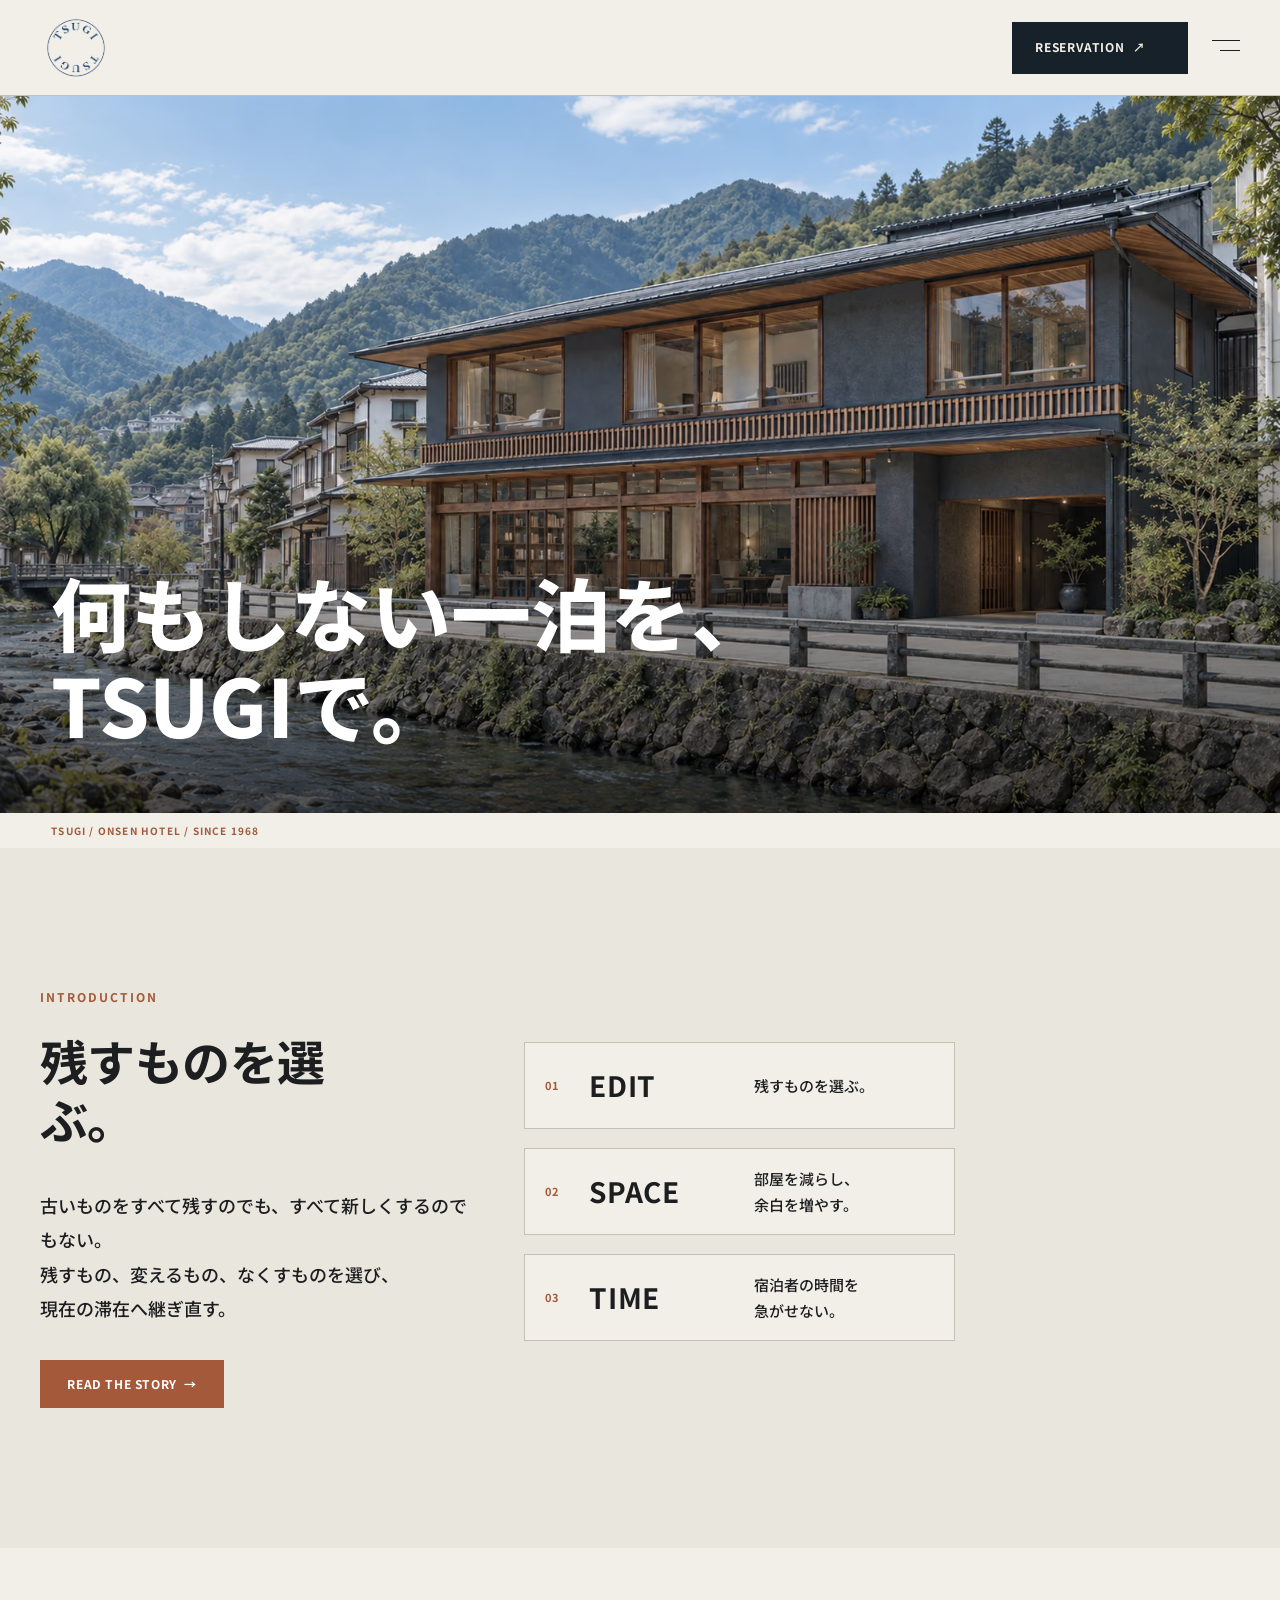
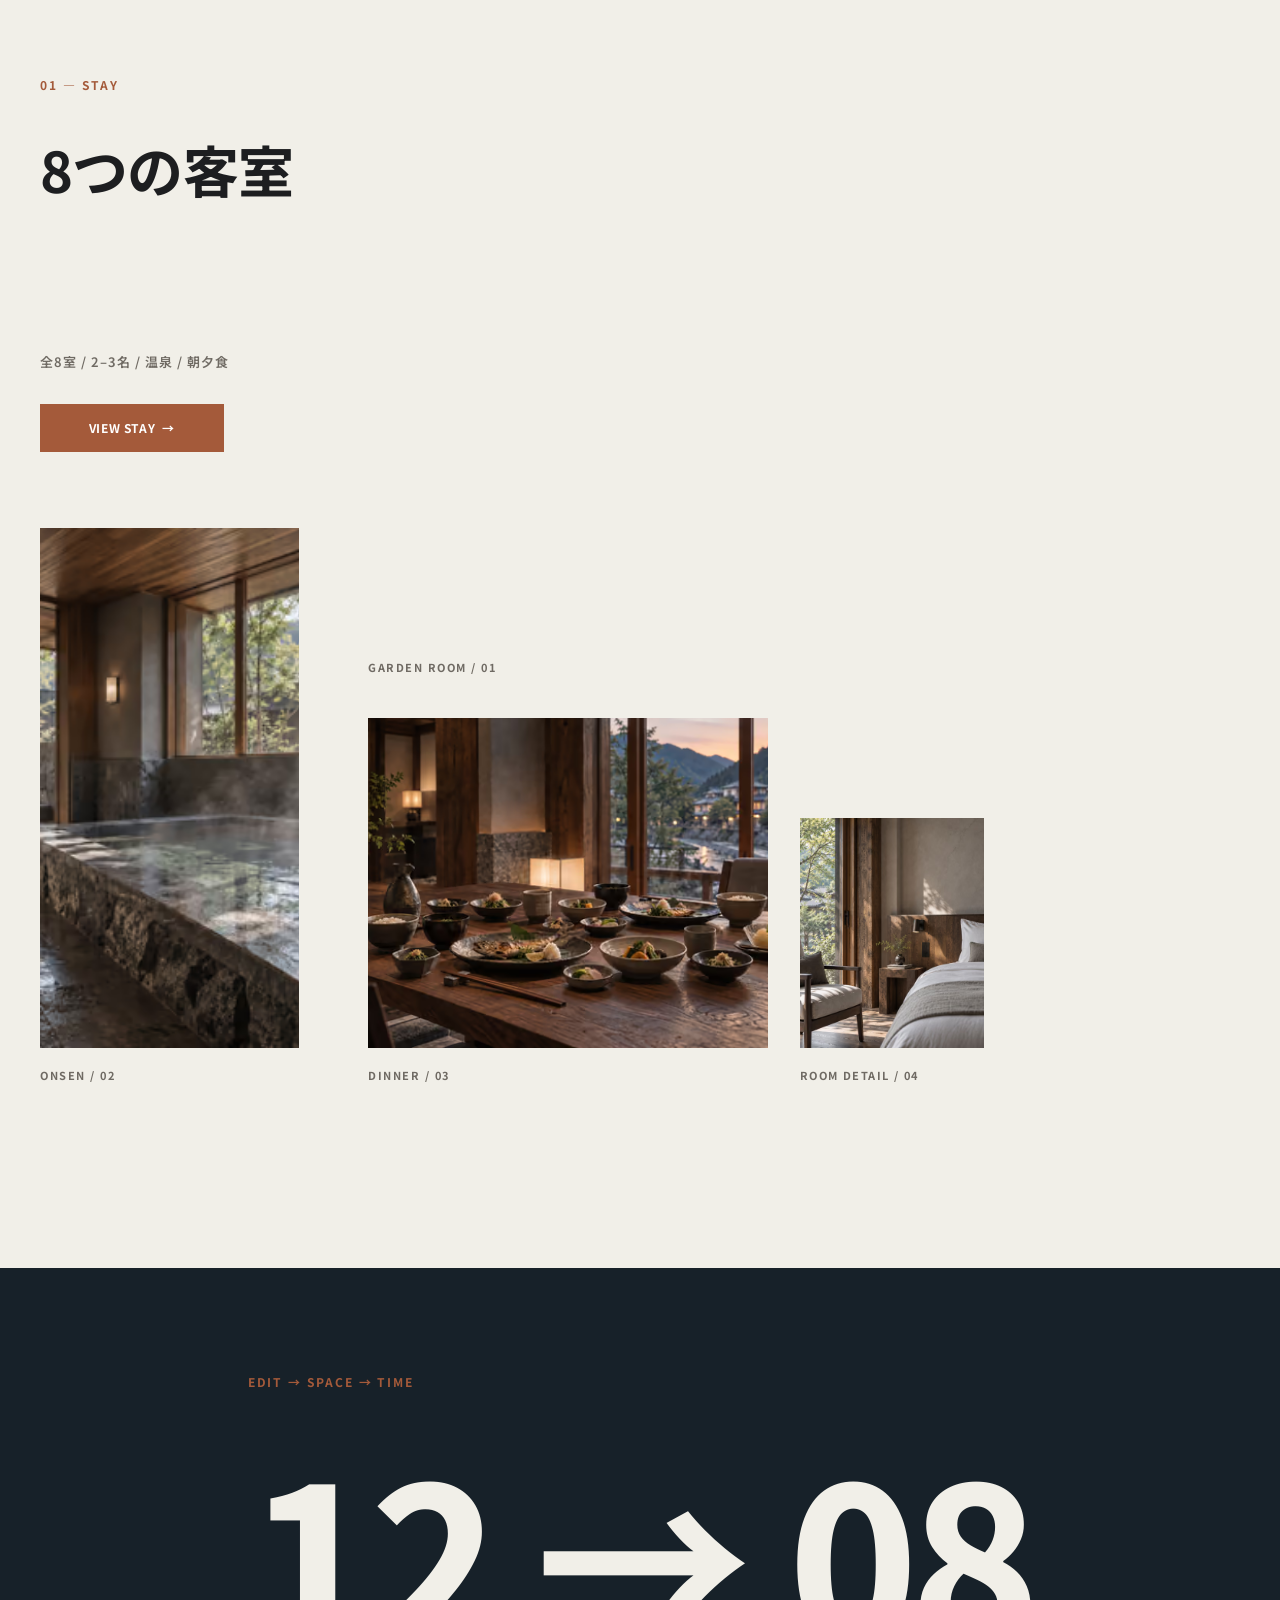
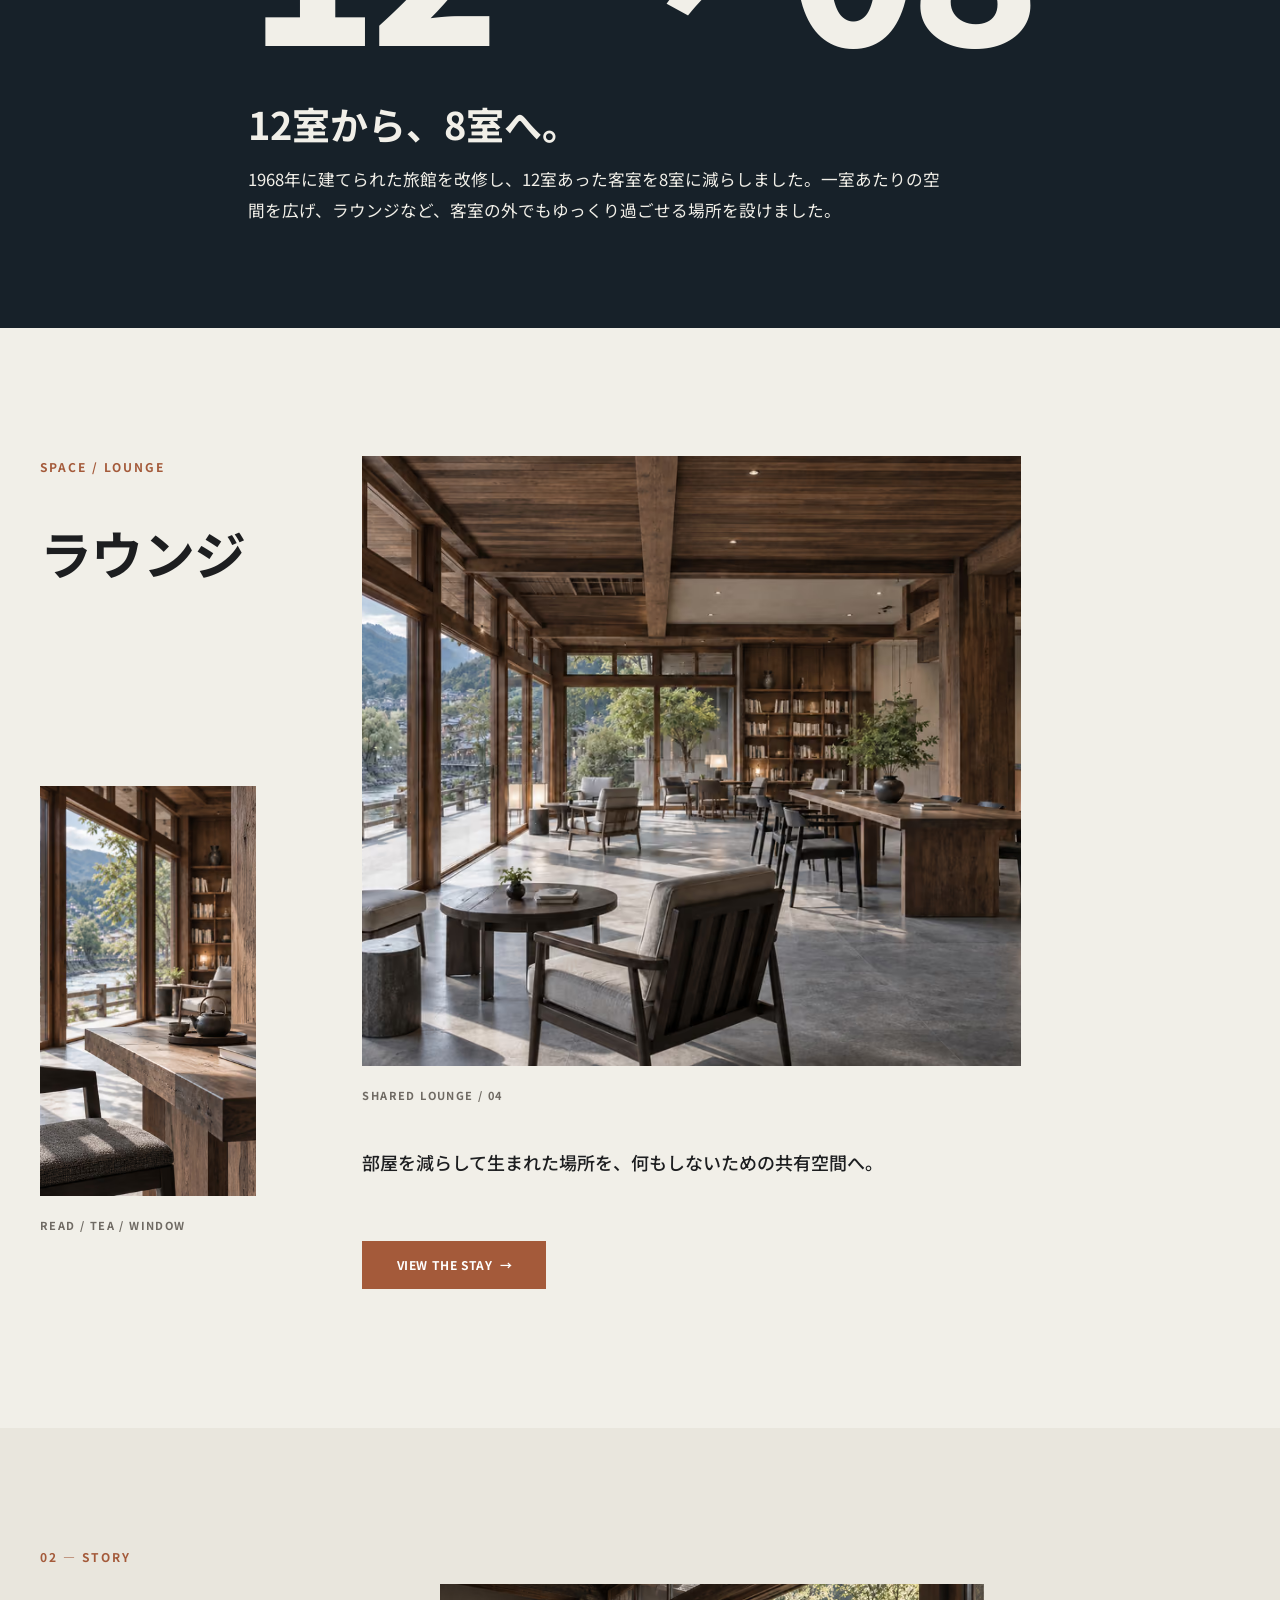
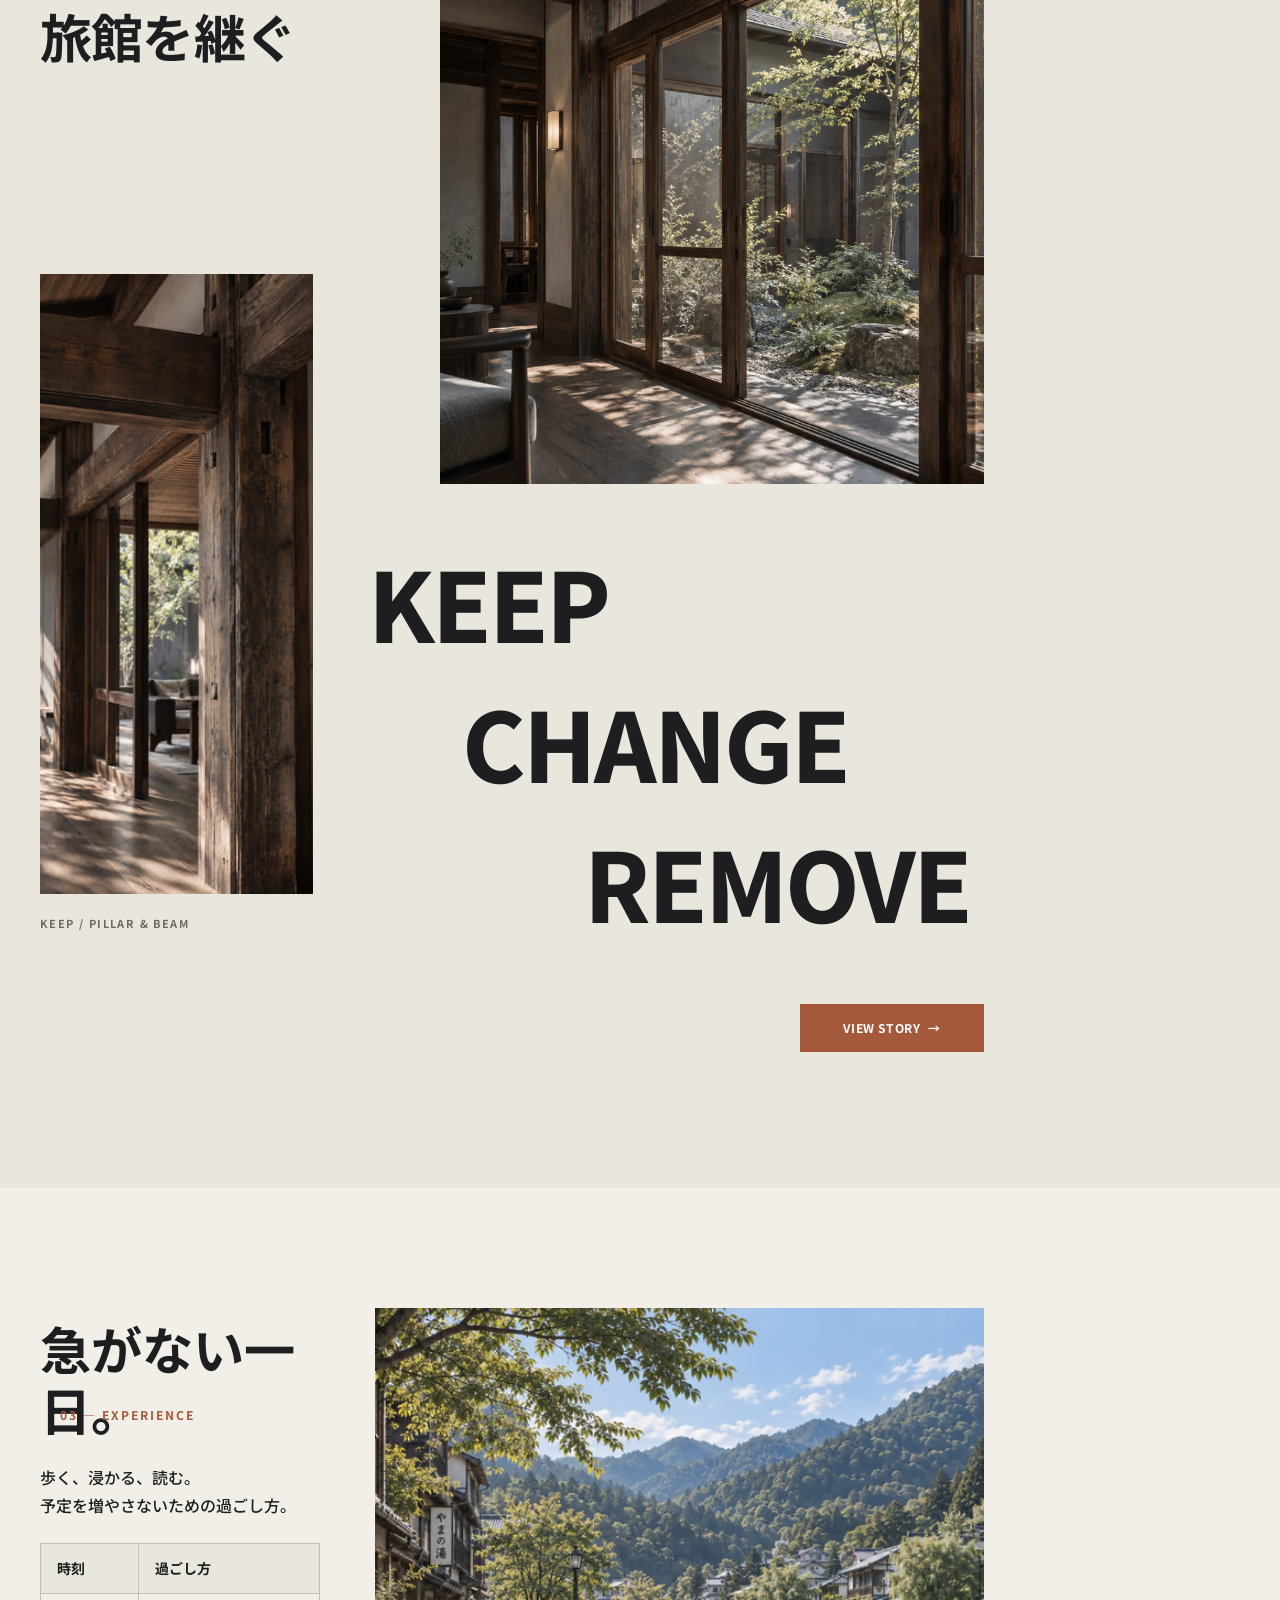
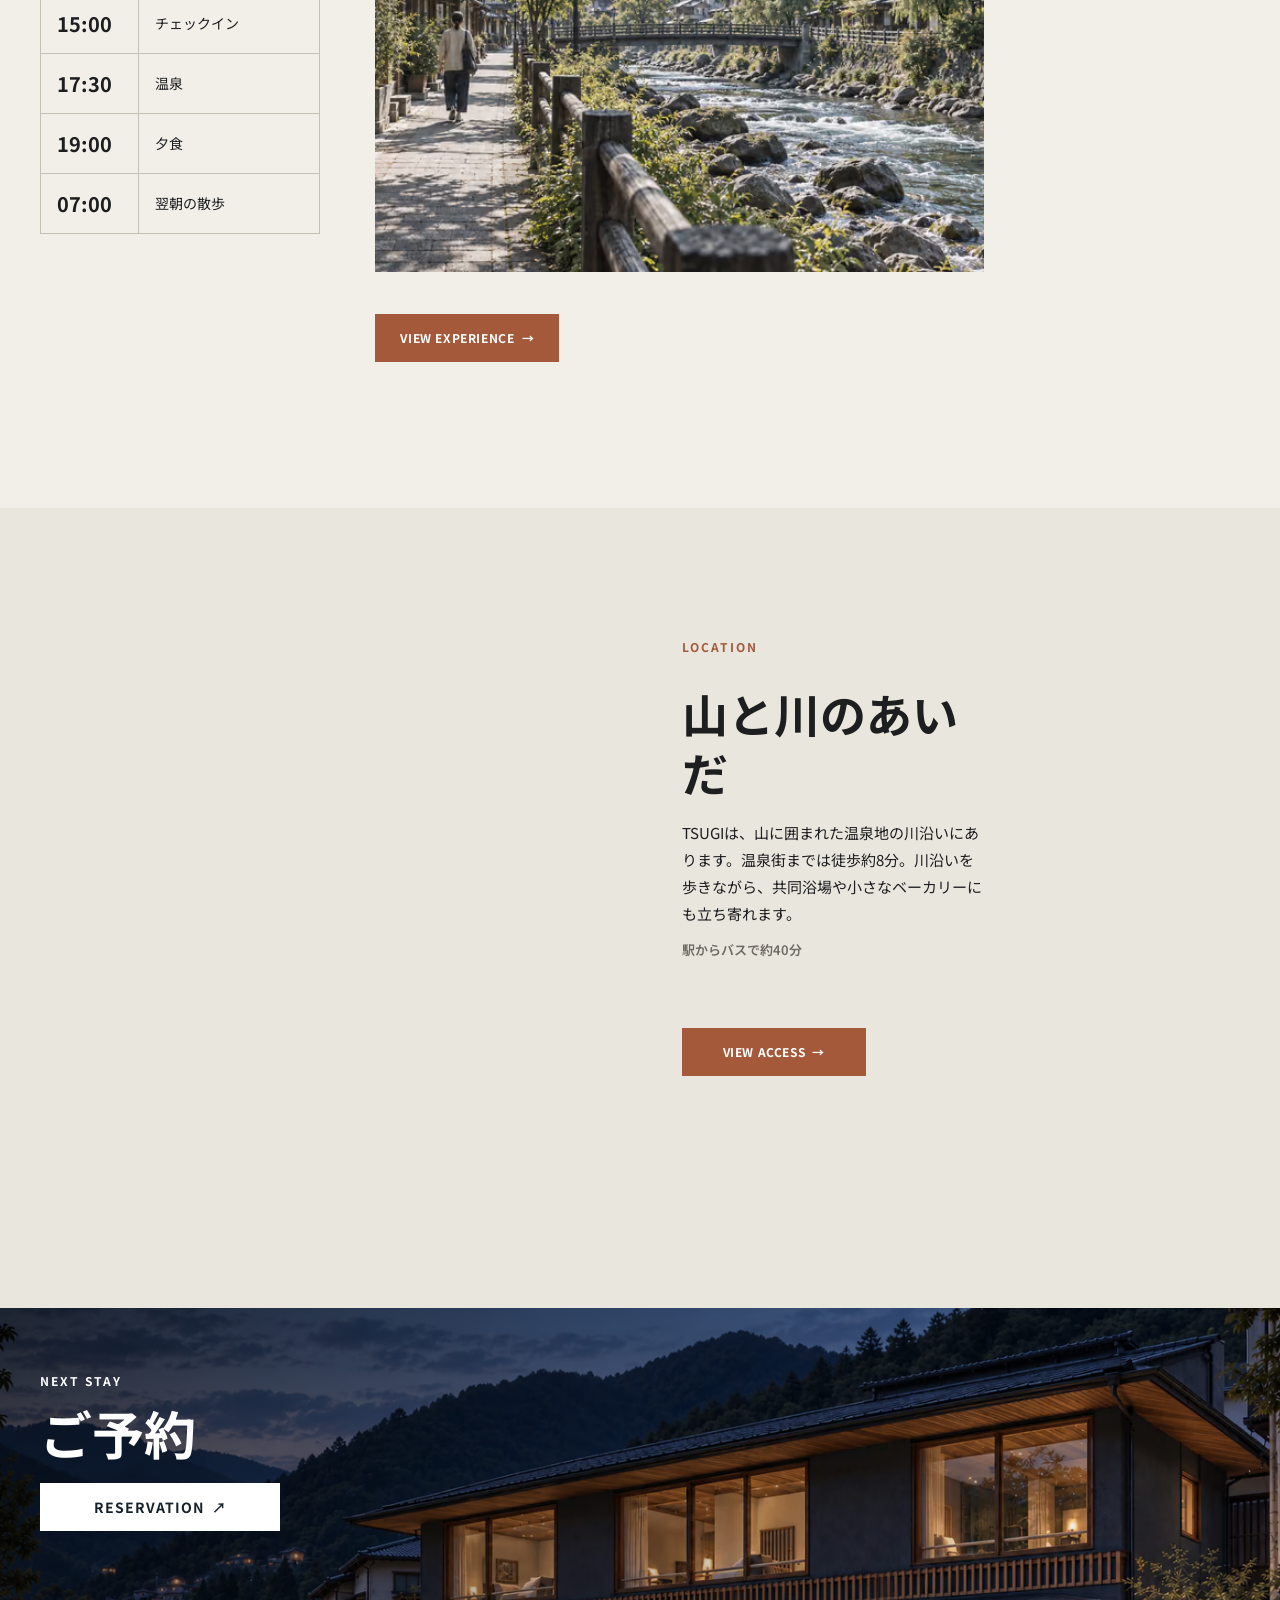
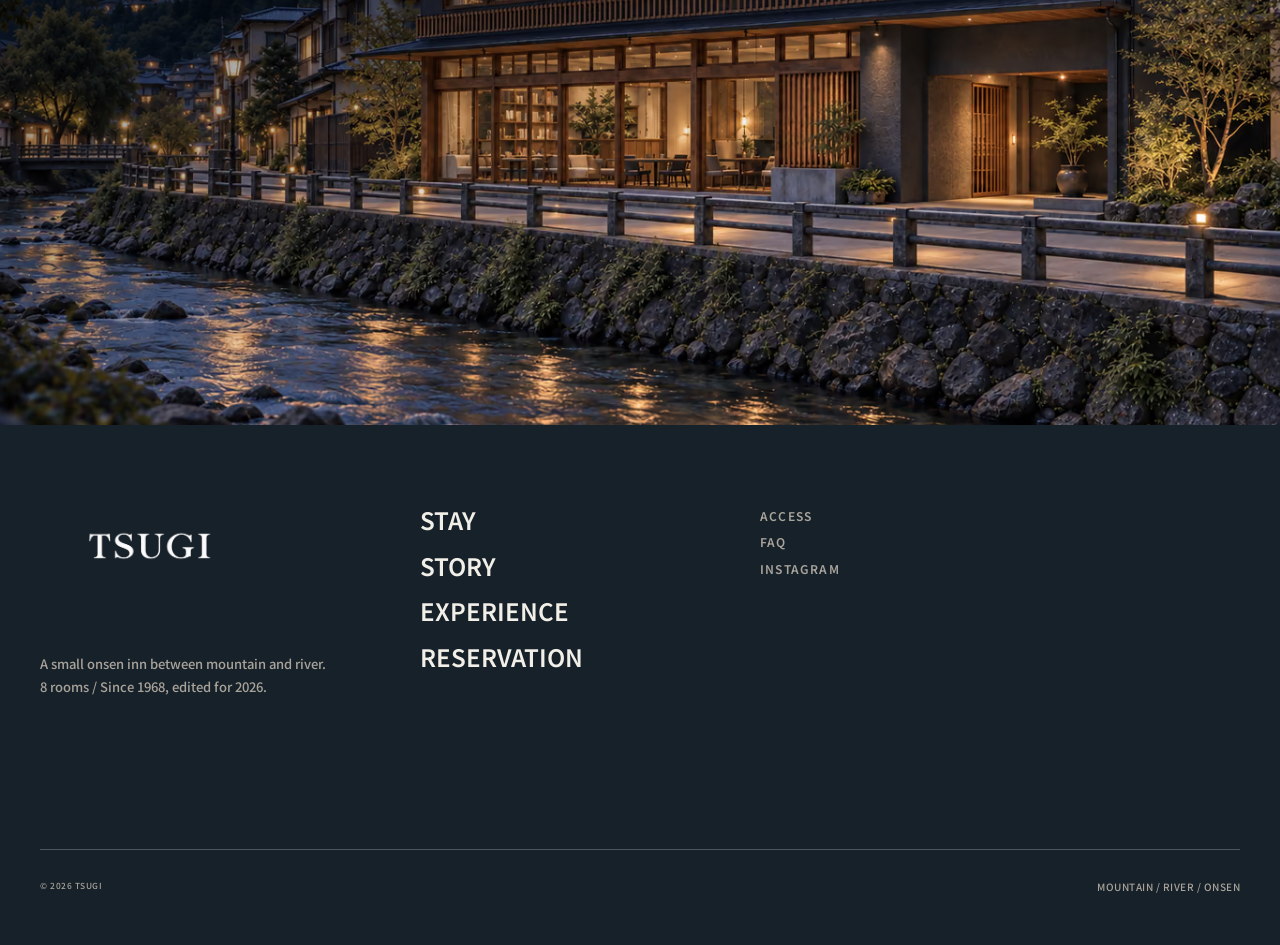
==== commit c2a18e2b: "Polish TSUGI homepage sections" ====
--- a/index.html
+++ b/index.html
@@ -96,7 +96,7 @@
           <source type="image/webp" srcset="assets/images/optimized/exterior/01_hero_exterior-480w.webp 480w, assets/images/optimized/exterior/01_hero_exterior-768w.webp 768w, assets/images/optimized/exterior/01_hero_exterior-1024w.webp 1024w, assets/images/optimized/exterior/01_hero_exterior-1600w.webp 1600w" sizes="100vw">
           <img class="home-hero__image" src="assets/images/exterior/01_hero_exterior.png" alt="川沿いに建つTSUGIの外観" width="1672" height="941" loading="eager" fetchpriority="high">
         </picture>
-        <h1 class="home-hero__title" id="home-hero-title">何もしない一泊。</h1>
+        <h1 class="home-hero__title" id="home-hero-title">何もしない一泊を、<br>TSUGIで。</h1>
         <p class="home-hero__metadata">TSUGI / ONSEN HOTEL / SINCE 1968</p>
       </section>
 
@@ -147,21 +147,31 @@
         </figure>
         <figure class="home-stay__image home-stay__image--dining">
           <picture class="responsive-picture">
-            <source type="image/avif" srcset="assets/images/optimized/dining/12_dinner-480w.avif 480w, assets/images/optimized/dining/12_dinner-768w.avif 768w, assets/images/optimized/dining/12_dinner-1024w.avif 1024w, assets/images/optimized/dining/12_dinner-1536w.avif 1536w" sizes="(min-width: 1024px) 495px, (min-width: 768px) 267px, 210px">
-            <source type="image/webp" srcset="assets/images/optimized/dining/12_dinner-480w.webp 480w, assets/images/optimized/dining/12_dinner-768w.webp 768w, assets/images/optimized/dining/12_dinner-1024w.webp 1024w, assets/images/optimized/dining/12_dinner-1536w.webp 1536w" sizes="(min-width: 1024px) 495px, (min-width: 768px) 267px, 210px">
+            <source type="image/avif" srcset="assets/images/optimized/dining/12_dinner-480w.avif 480w, assets/images/optimized/dining/12_dinner-768w.avif 768w, assets/images/optimized/dining/12_dinner-1024w.avif 1024w, assets/images/optimized/dining/12_dinner-1536w.avif 1536w" sizes="(min-width: 1366px) 495px, (min-width: 1024px) 400px, (min-width: 768px) 267px, 210px">
+            <source type="image/webp" srcset="assets/images/optimized/dining/12_dinner-480w.webp 480w, assets/images/optimized/dining/12_dinner-768w.webp 768w, assets/images/optimized/dining/12_dinner-1024w.webp 1024w, assets/images/optimized/dining/12_dinner-1536w.webp 1536w" sizes="(min-width: 1366px) 495px, (min-width: 1024px) 400px, (min-width: 768px) 267px, 210px">
             <img src="assets/images/dining/12_dinner.png" alt="TSUGIの夕食" width="1536" height="1024" loading="lazy" decoding="async">
           </picture>
           <figcaption>DINNER / 03</figcaption>
+        </figure>
+        <figure class="home-stay__image home-stay__image--detail">
+          <picture class="responsive-picture">
+            <source type="image/avif" srcset="assets/images/optimized/rooms/09_room_detail-480w.avif 480w, assets/images/optimized/rooms/09_room_detail-768w.avif 768w" sizes="(min-width: 1366px) 240px, 184px">
+            <source type="image/webp" srcset="assets/images/optimized/rooms/09_room_detail-480w.webp 480w, assets/images/optimized/rooms/09_room_detail-768w.webp 768w" sizes="(min-width: 1366px) 240px, 184px">
+            <img src="assets/images/rooms/09_room_detail.png" alt="古い木組みを残した客室の細部" width="1122" height="1402" loading="lazy" decoding="async">
+          </picture>
+          <figcaption>ROOM DETAIL / 04</figcaption>
         </figure>
         <p class="home-stay__meta">全8室 / 2–3名 / 温泉 / 朝夕食</p>
         <a class="button button--secondary home-section-link home-stay__link" href="stay.html">VIEW STAY&nbsp; →</a>
       </section>
 
       <section class="home-edit" aria-labelledby="home-edit-title">
-        <p class="home-edit__label">EDIT → SPACE → TIME</p>
-        <p class="home-edit__graphic" aria-hidden="true">12 → 08</p>
-        <h2 class="home-edit__title" id="home-edit-title">12室から、8室へ。</h2>
-        <p class="home-edit__copy">1968年に建てられた旅館を改修し、12室あった客室を8室に減らしました。一室あたりの空間を広げ、ラウンジなど、客室の外でもゆっくり過ごせる場所を設けました。</p>
+        <div class="home-edit__content">
+          <p class="home-edit__label">EDIT → SPACE → TIME</p>
+          <p class="home-edit__graphic" aria-hidden="true">12 → 08</p>
+          <h2 class="home-edit__title" id="home-edit-title">12室から、8室へ。</h2>
+          <p class="home-edit__copy">1968年に建てられた旅館を改修し、12室あった客室を8室に減らしました。一室あたりの空間を広げ、ラウンジなど、客室の外でもゆっくり過ごせる場所を設けました。</p>
+        </div>
       </section>
 
       <section class="home-lounge" aria-labelledby="home-lounge-title">
@@ -210,8 +220,24 @@
       </section>
 
       <section class="home-experience" aria-labelledby="home-experience-title">
-        <p class="section-label">03 — EXPERIENCE</p>
-        <h2 class="home-experience__title" id="home-experience-title">急がない一日。</h2>
+        <div class="home-experience__text">
+          <p class="section-label">03 — EXPERIENCE</p>
+          <h2 class="home-experience__title" id="home-experience-title">急がない一日。</h2>
+          <p class="home-experience__copy">歩く、浸かる、読む。<br>予定を増やさないための過ごし方。</p>
+          <div class="home-experience__schedule home-tablet-only">
+            <table aria-label="TSUGIでの一日の過ごし方">
+              <thead>
+                <tr><th scope="col">時刻</th><th scope="col">過ごし方</th></tr>
+              </thead>
+              <tbody>
+                <tr><td><time datetime="15:00">15:00</time></td><td>チェックイン</td></tr>
+                <tr><td><time datetime="17:30">17:30</time></td><td>温泉</td></tr>
+                <tr><td><time datetime="19:00">19:00</time></td><td>夕食</td></tr>
+                <tr><td><time datetime="07:00">07:00</time></td><td>翌朝の散歩</td></tr>
+              </tbody>
+            </table>
+          </div>
+        </div>
         <figure class="home-experience__image home-experience__image--walk">
           <picture class="responsive-picture">
             <source type="image/avif" srcset="assets/images/optimized/experience/23_morning_walk-480w.avif 480w, assets/images/optimized/experience/23_morning_walk-768w.avif 768w, assets/images/optimized/experience/23_morning_walk-1024w.avif 1024w, assets/images/optimized/experience/23_morning_walk-1536w.avif 1536w" sizes="(min-width: 1024px) 59vw, (min-width: 768px) 49vw, 280px">
@@ -226,20 +252,6 @@
             <img src="assets/images/experience/17_river.png" alt="山あいの温泉街を流れる川" width="1536" height="1024" loading="lazy" decoding="async">
           </picture>
         </figure>
-        <p class="home-experience__copy">歩く、浸かる、読む。<br>予定を増やさないための過ごし方。</p>
-        <div class="home-experience__schedule home-tablet-only">
-          <table aria-label="TSUGIでの一日の過ごし方">
-            <thead>
-              <tr><th scope="col">時刻</th><th scope="col">過ごし方</th></tr>
-            </thead>
-            <tbody>
-              <tr><td><time datetime="15:00">15:00</time></td><td>チェックイン</td></tr>
-              <tr><td><time datetime="17:30">17:30</time></td><td>温泉</td></tr>
-              <tr><td><time datetime="19:00">19:00</time></td><td>夕食</td></tr>
-              <tr><td><time datetime="07:00">07:00</time></td><td>翌朝の散歩</td></tr>
-            </tbody>
-          </table>
-        </div>
         <a class="button button--secondary home-section-link home-experience__link" href="experience.html">VIEW EXPERIENCE&nbsp; →</a>
       </section>
 
--- a/assets/css/pages.css
+++ b/assets/css/pages.css
@@ -155,7 +155,7 @@
   .page-home .home-story__graphic,
   .page-home .home-story__image,
   .page-home .home-story__link,
-  .page-home .home-experience > .section-label,
+  .page-home .home-experience__text > .section-label,
   .page-home .home-experience__title,
   .page-home .home-experience__image,
   .page-home .home-experience__copy,
@@ -218,6 +218,10 @@
     height: 140px;
   }
 
+  .page-home .home-stay__image--detail {
+    display: none;
+  }
+
   .page-home .home-stay__meta {
     top: 892px;
     left: 20px;
@@ -243,6 +247,13 @@
     background: var(--color-navy);
   }
 
+  .page-home .home-edit__content {
+    width: fit-content;
+    max-width: 100%;
+    margin-inline: auto;
+    text-align: left;
+  }
+
   .page-home .home-edit__label {
     color: var(--color-rust);
     font-size: 12px;
@@ -363,7 +374,11 @@
     background: var(--color-surface);
   }
 
-  .page-home .home-experience > .section-label {
+  .page-home .home-experience__text {
+    display: contents;
+  }
+
+  .page-home .home-experience__text > .section-label {
     top: 88px;
     left: 20px;
   }
@@ -475,13 +490,13 @@
 
   .page-home .home-final::after {
     z-index: 0;
-    background: linear-gradient(to top, rgb(0 0 0 / 78%), transparent 65%);
+    background: linear-gradient(to bottom right, rgb(0 0 0 / 72%), transparent 62%);
     content: "";
   }
 
   .page-home .home-final__content {
     z-index: 1;
-    align-self: end;
+    align-self: start;
     padding: clamp(24px, 5vw, 64px) var(--page-gutter);
   }
 
@@ -839,26 +854,27 @@
       background: var(--color-bone);
     }
 
-    .page-home .home-experience > .section-label {
+    .page-home .home-experience__text {
       top: 106px;
       left: 32px;
+      width: 280px;
+      position: absolute;
+      display: grid;
+      gap: 24px;
+    }
+
+    .page-home .home-experience__text > * {
+      position: static;
     }
 
     .page-home .home-experience__title {
-      top: 168px;
-      left: 32px;
-      width: 280px;
-      font-size: 48px;
-      letter-spacing: -0.8px;
-      line-height: 1.16;
-    }
-
-    .page-home .home-experience__copy {
-      top: 322px;
-      left: 34.1463px;
-      width: 280px;
-      font-size: 17px;
-      line-height: 1.85;
+      font-size: clamp(40px, 4vw, 54px);
+    }
+
+    .page-home .home-experience__schedule {
+      width: 100%;
+      max-width: 280px;
+      border: 1px solid var(--color-line);
     }
 
     .page-home .home-experience__image--walk {
@@ -870,14 +886,6 @@
 
     .page-home .home-experience__image--river {
       display: none;
-    }
-
-    .page-home .home-experience__schedule {
-      position: absolute;
-      top: 448px;
-      left: 32px;
-      width: 280px;
-      border: 1px solid var(--color-line);
     }
 
     .page-home .home-experience__schedule table {
@@ -1054,8 +1062,21 @@
     .page-home .home-stay__image--dining {
       top: 770px;
       left: 368.0976px;
-      width: 495px;
+      width: 400px;
       height: 330px;
+    }
+
+    .page-home .home-stay__image--detail {
+      top: 870px;
+      left: 800px;
+      display: block;
+      width: 184px;
+      height: 230px;
+    }
+
+    .page-home .home-stay__image--detail figcaption {
+      top: calc(100% + 20px);
+      left: 0;
     }
 
     .page-home .home-lounge {
@@ -1098,7 +1119,7 @@
     .page-home .home-lounge__copy {
       top: 818px;
       left: 362.3415px;
-      width: 345.3659px;
+      white-space: nowrap;
     }
 
     .page-home .home-lounge__link {
@@ -1179,22 +1200,10 @@
       height: 920px;
     }
 
-    .page-home .home-experience > .section-label {
+    .page-home .home-experience__text {
       top: 130px;
       left: 40px;
-    }
-
-    .page-home .home-experience__title {
-      top: 192px;
-      left: 40px;
-      width: 287.8049px;
-      font-size: 54px;
-    }
-
-    .page-home .home-experience__copy {
-      top: 346px;
-      left: 42.878px;
-      width: 259.0244px;
+      width: 288px;
     }
 
     .page-home .home-experience__image--walk {
@@ -1204,11 +1213,6 @@
       height: 564px;
     }
 
-    .page-home .home-experience__schedule {
-      top: 472px;
-      left: 40px;
-    }
-
     .page-home .home-experience__link {
       top: 726px;
       left: 375.2927px;
@@ -1327,6 +1331,13 @@
       height: 520px;
     }
 
+    .page-home .home-stay__image--detail {
+      left: 1070px;
+      top: 800px;
+      width: 240px;
+      height: 300px;
+    }
+
     .page-home .home-stay__image--dining {
       top: 770px;
       left: 491.8415px;
@@ -1427,21 +1438,10 @@
       height: 920px;
     }
 
-    .page-home .home-experience > .section-label {
+    .page-home .home-experience__text {
       top: 130px;
       left: 56px;
-    }
-
-    .page-home .home-experience__title {
-      top: 192px;
-      left: 56px;
-      width: 382.3171px;
-    }
-
-    .page-home .home-experience__copy {
-      top: 346px;
-      left: 59.8232px;
-      width: 344.0854px;
+      width: 382px;
     }
 
     .page-home .home-experience__image--walk {
@@ -1449,11 +1449,6 @@
       left: 501.3994px;
       width: 808.6006px;
       height: 564px;
-    }
-
-    .page-home .home-experience__schedule {
-      top: 456px;
-      left: 56px;
     }
 
     .page-home .home-experience__link {
@@ -1527,6 +1522,10 @@
       width: 360px;
     }
 
+    .page-home .home-stay__image--detail {
+      left: 1136px;
+    }
+
     .page-home .home-stay__image--dining {
       left: 520px;
       width: 495px;
@@ -1595,20 +1594,10 @@
       left: 1120px;
     }
 
-    .page-home .home-experience > .section-label,
-    .page-home .home-experience__title,
-    .page-home .home-experience__schedule {
-      top: 456px;
+    .page-home .home-experience__text {
+      top: 130px;
       left: 64px;
-    }
-
-    .page-home .home-experience__title {
       width: 400px;
-    }
-
-    .page-home .home-experience__copy {
-      left: 68px;
-      width: 360px;
     }
 
     .page-home .home-experience__image--walk {
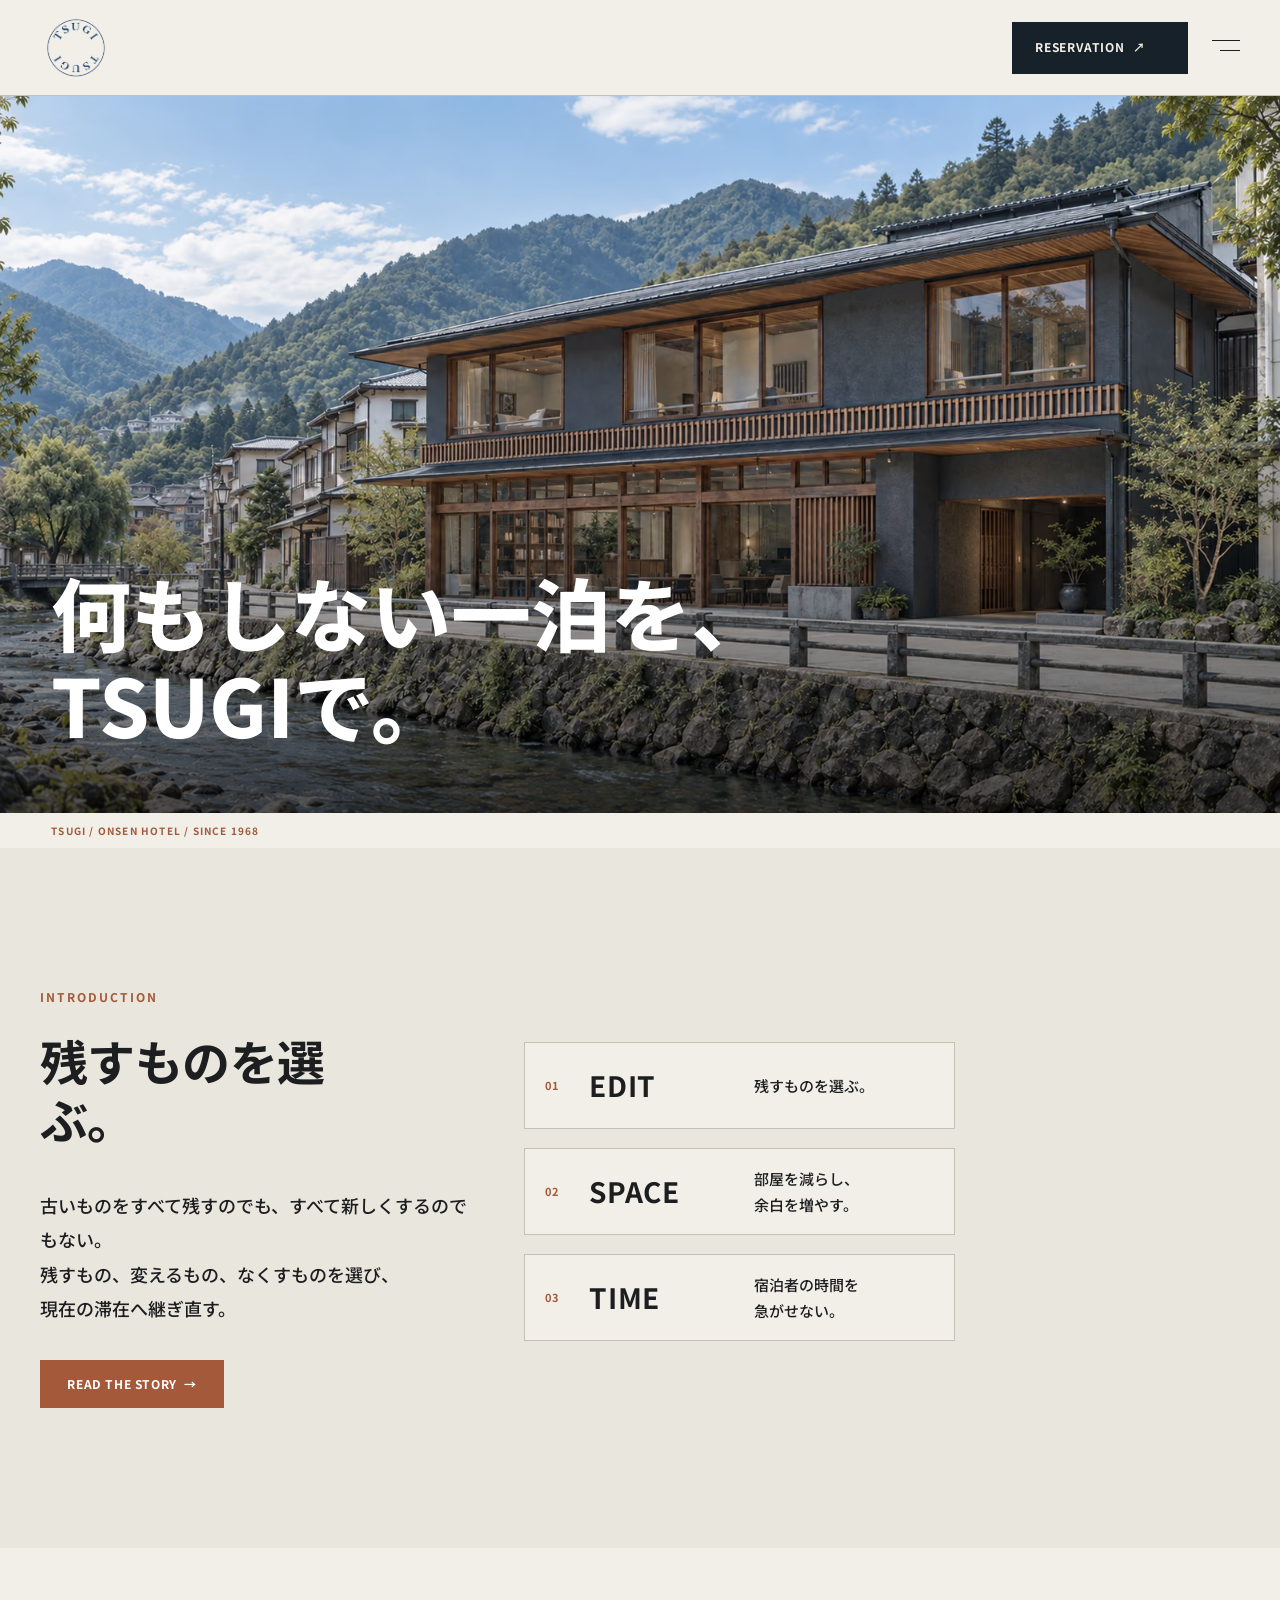
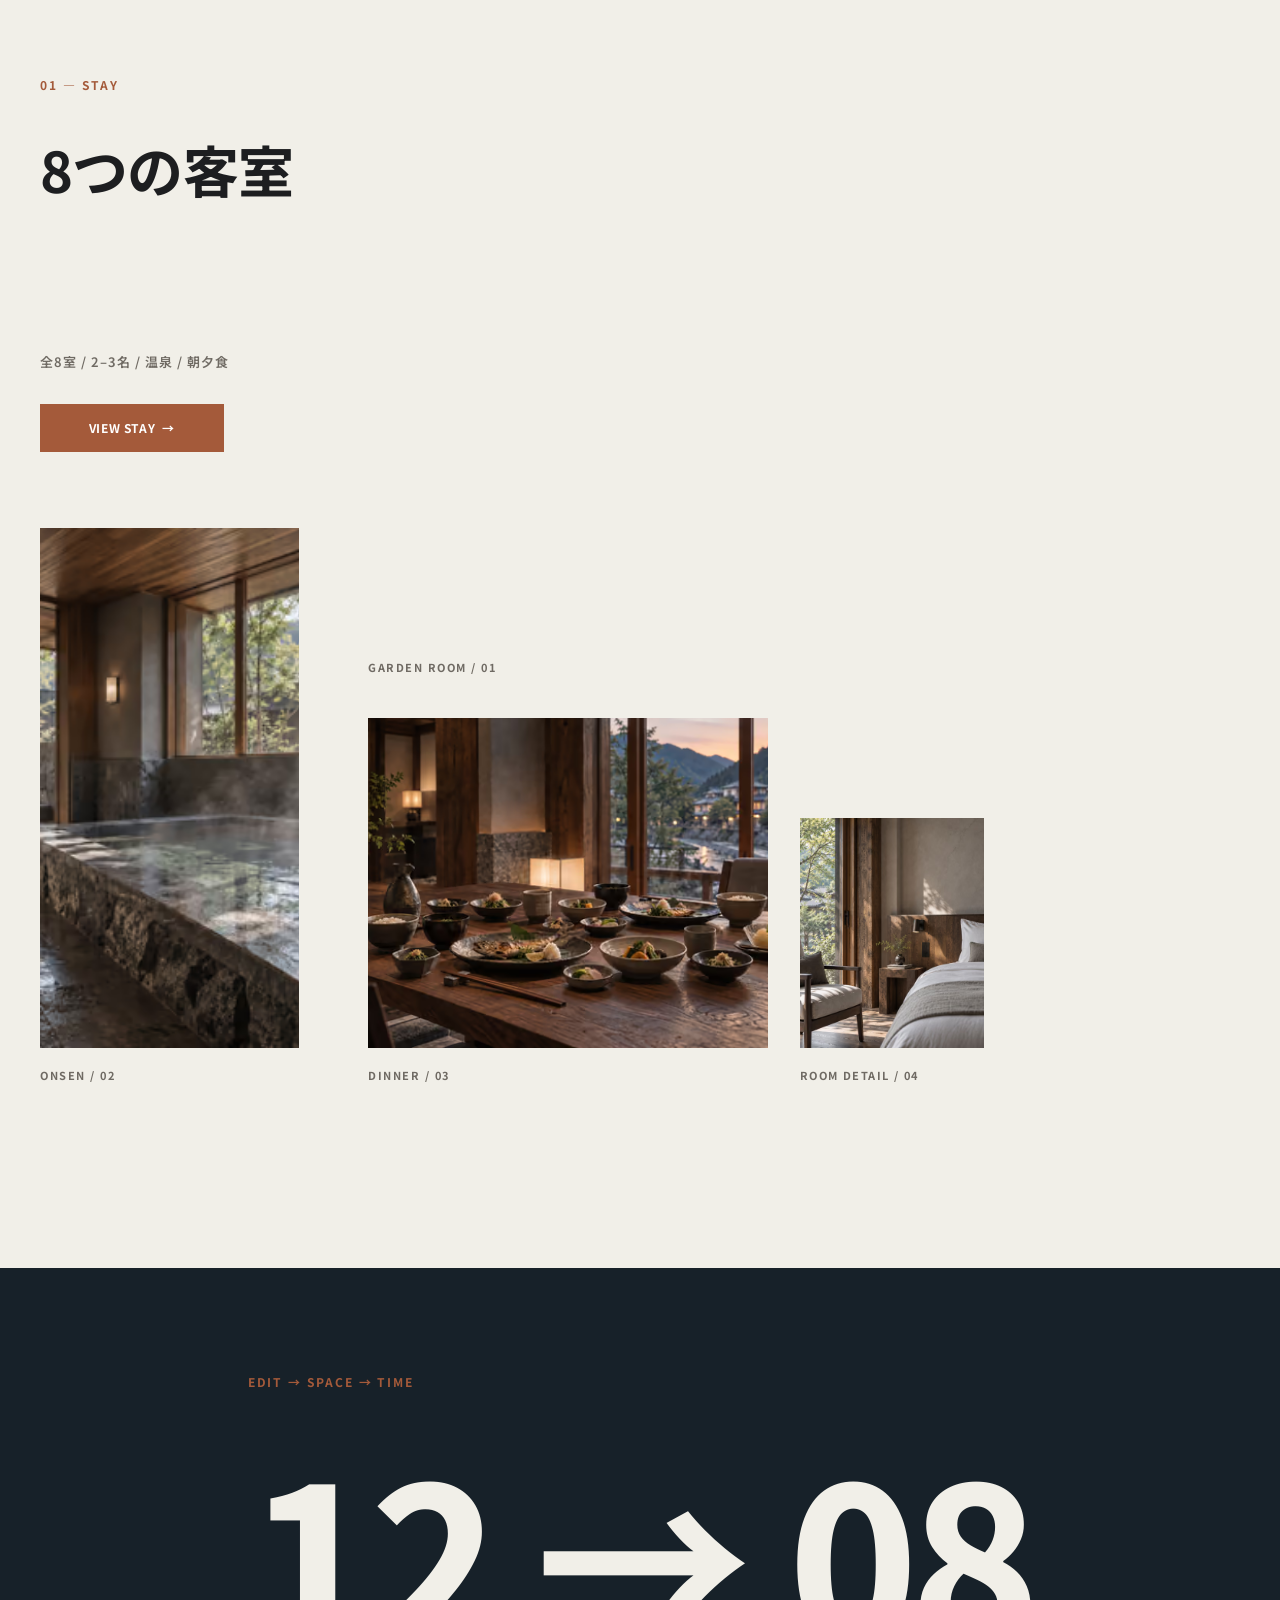
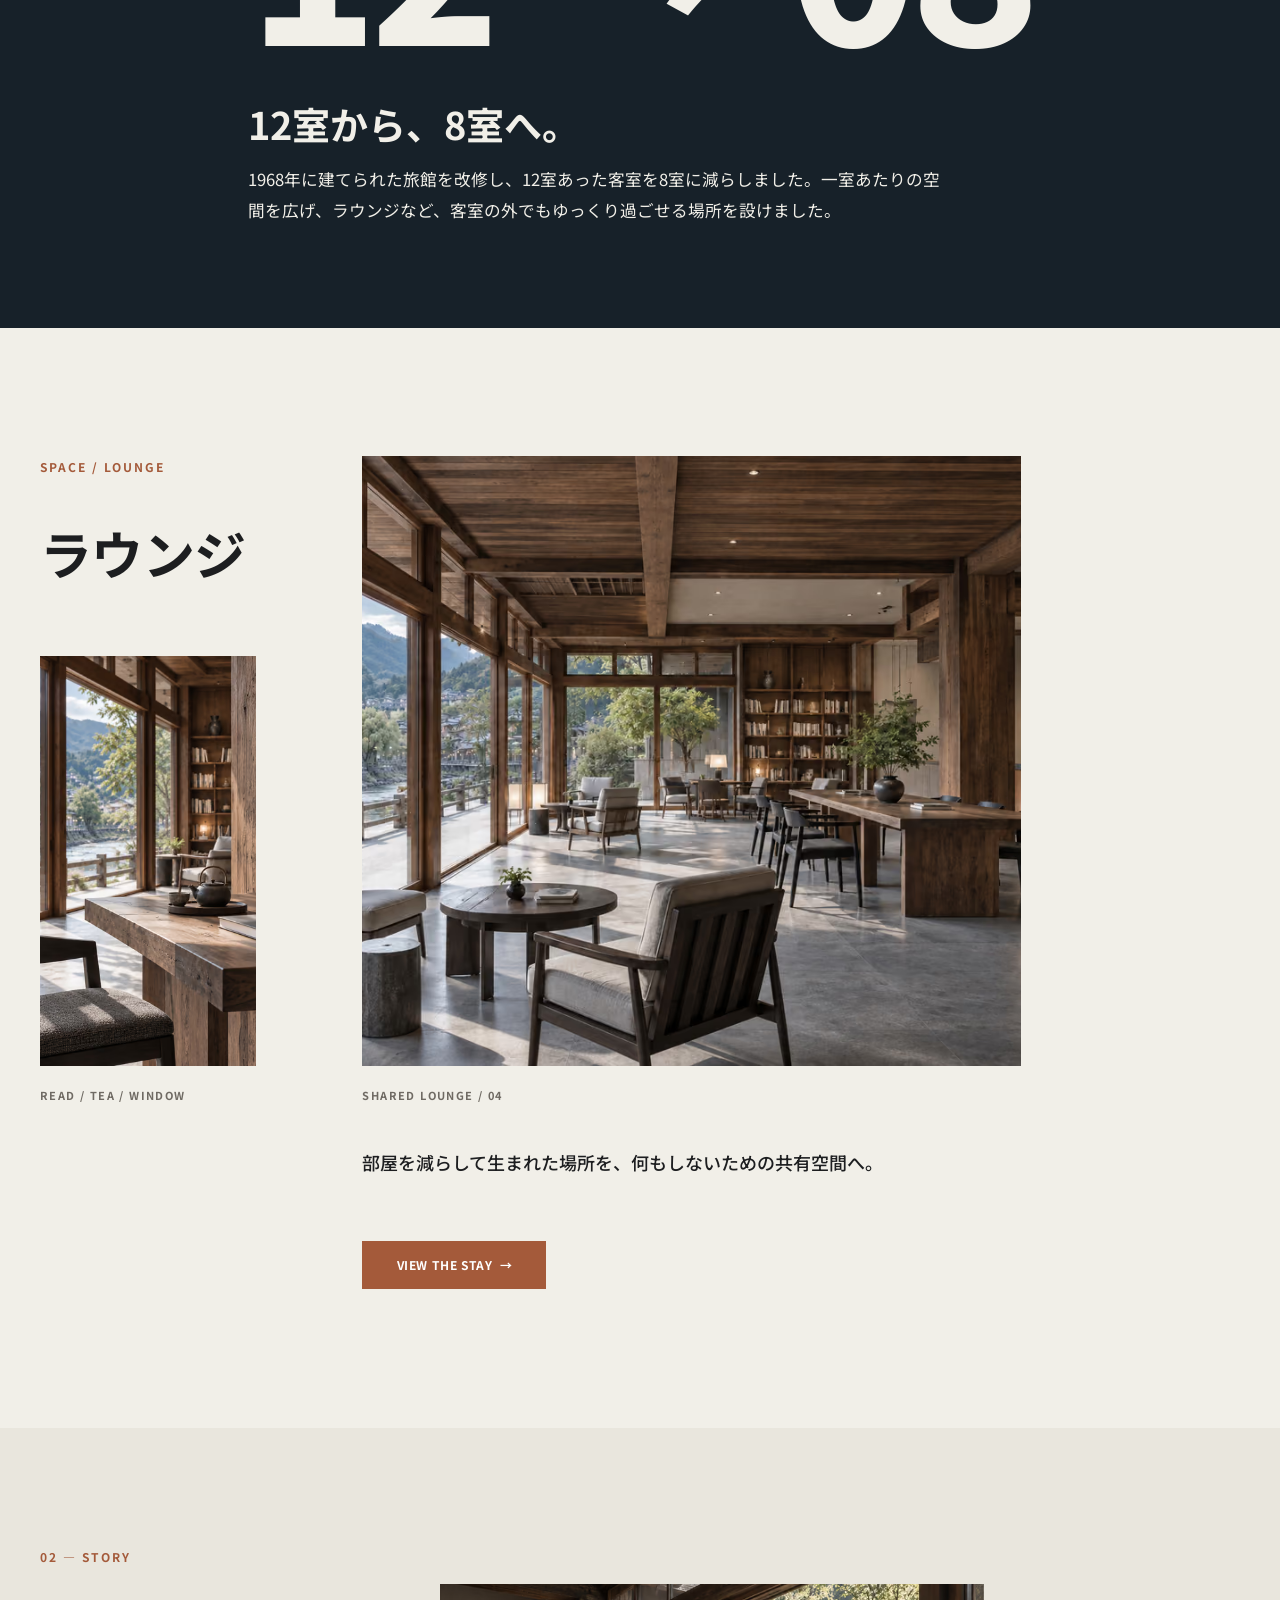
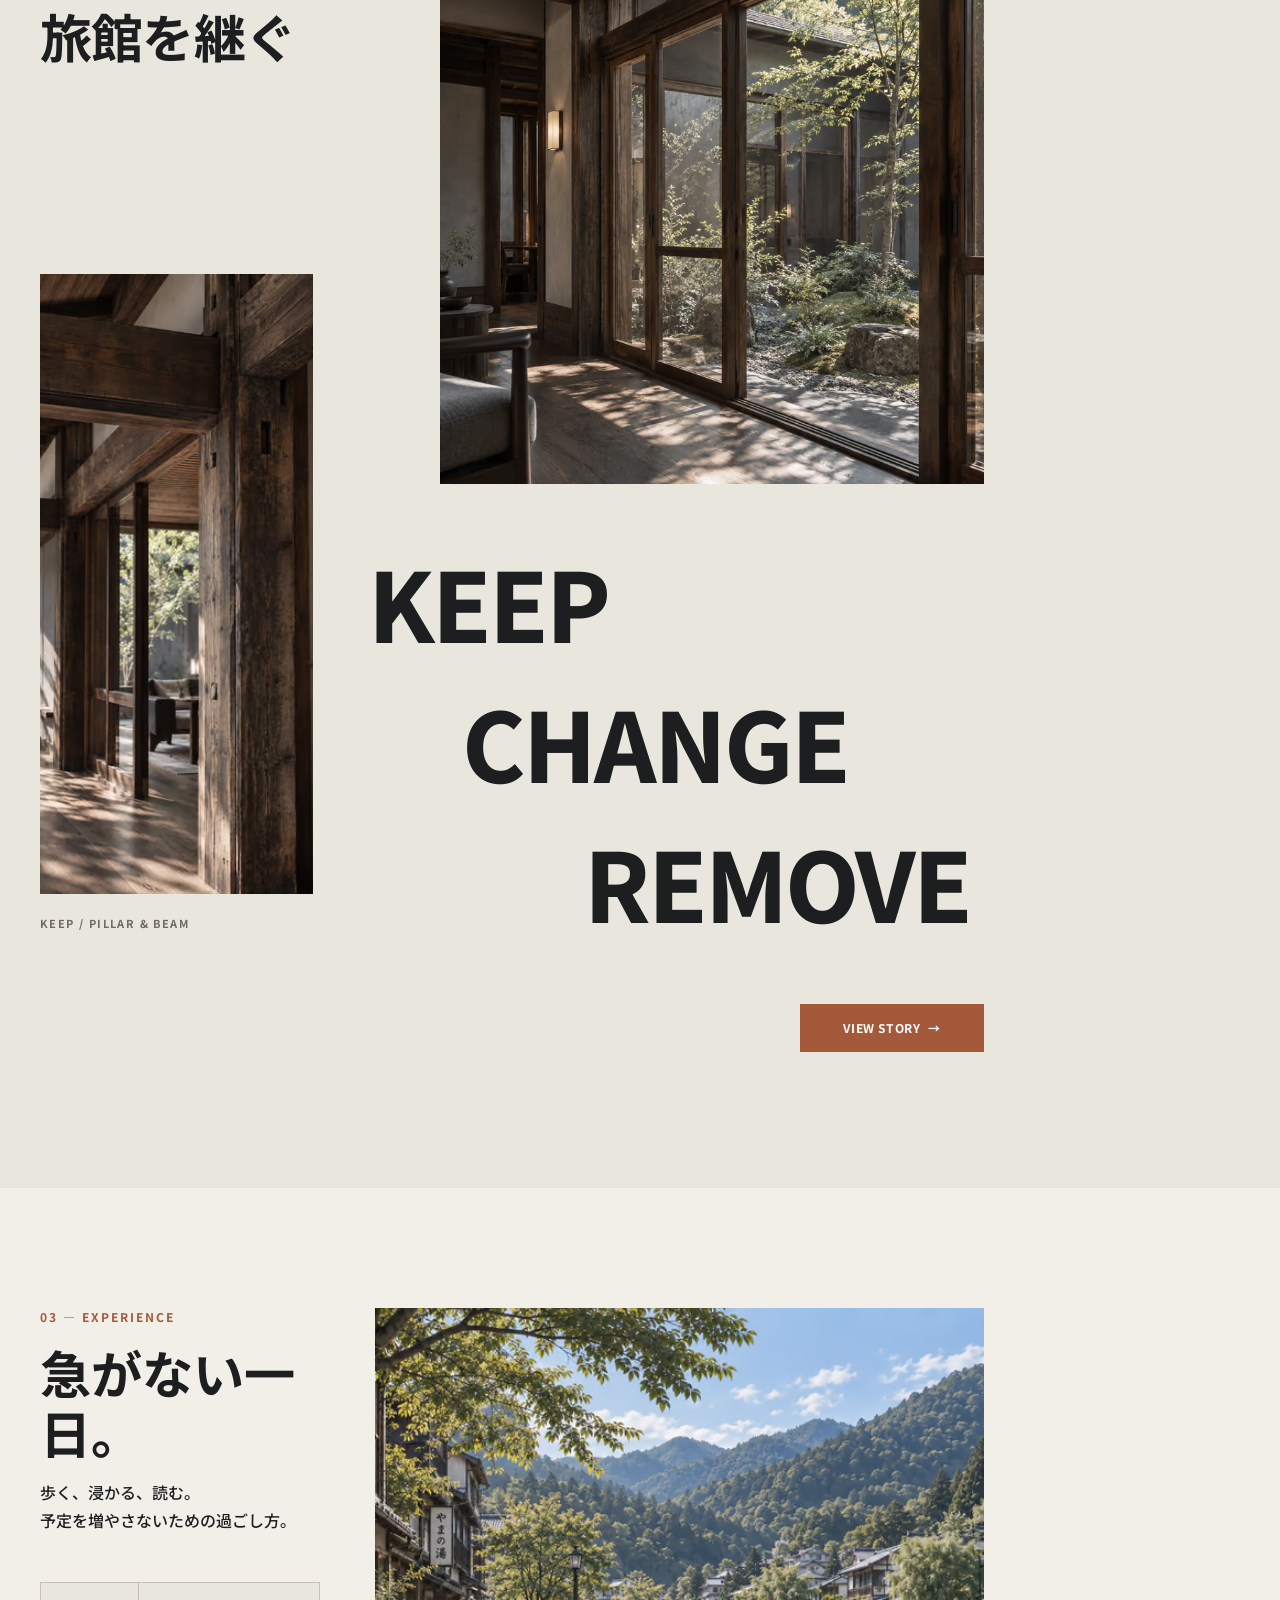
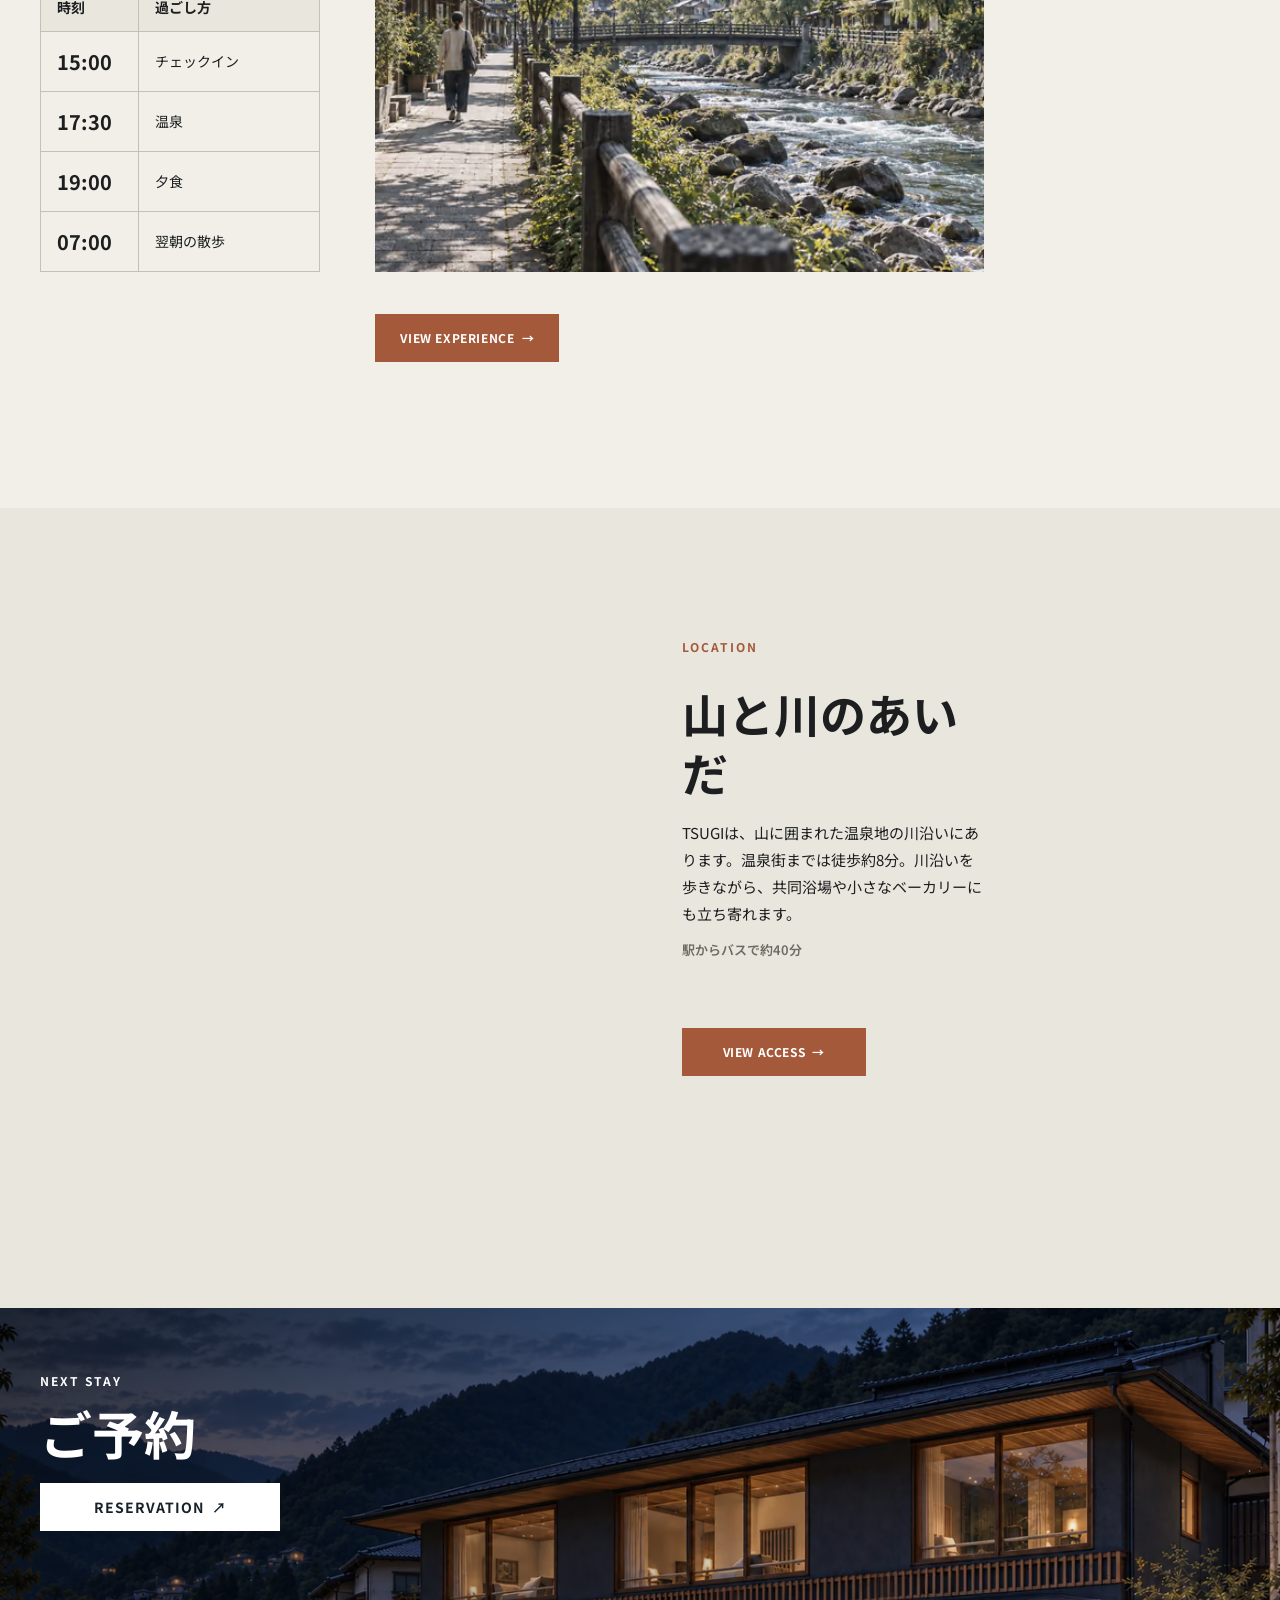
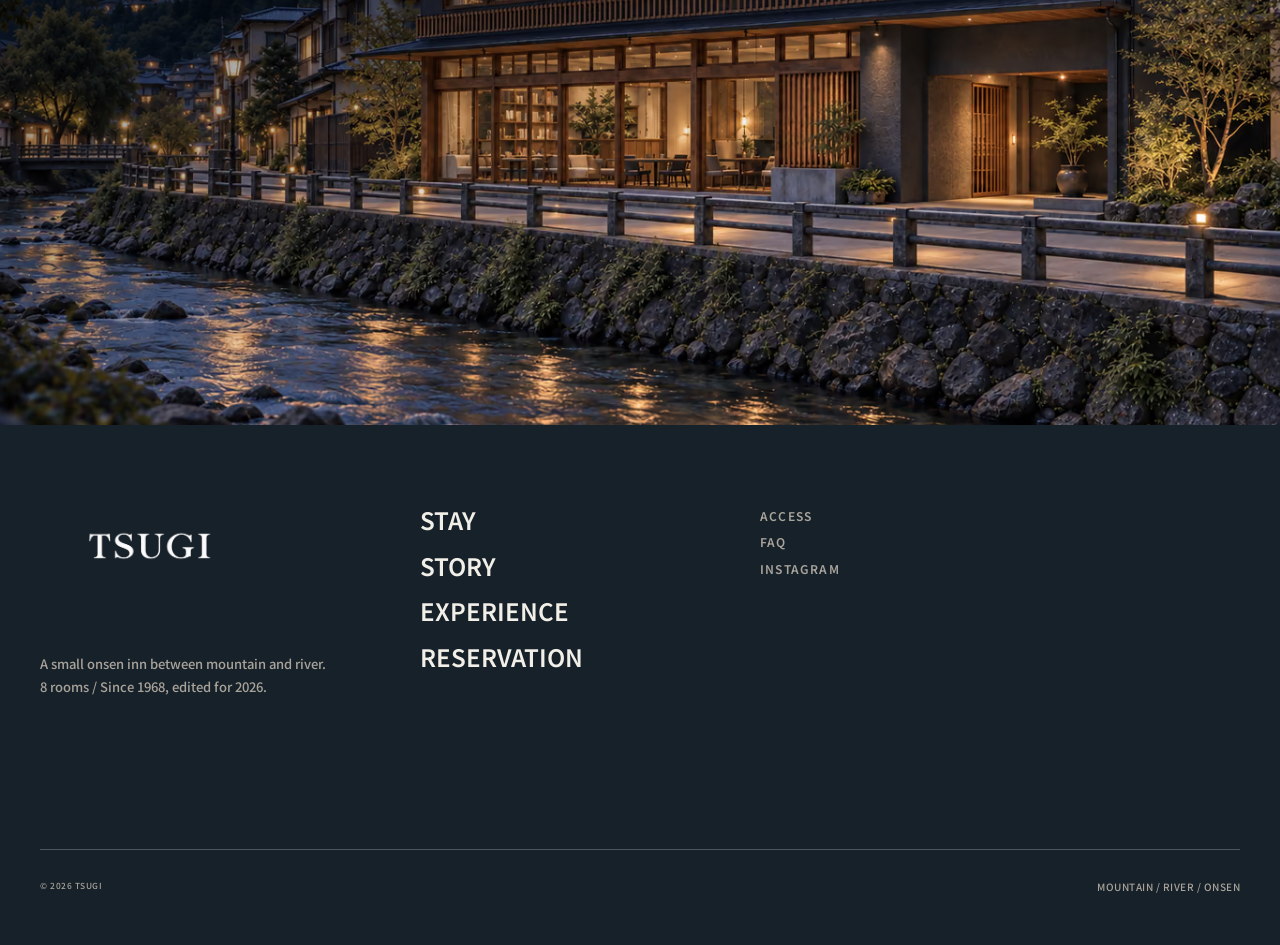
==== commit 633e18db: "Update TSUGI home and stay pages" ====
--- a/index.html
+++ b/index.html
@@ -272,16 +272,16 @@
         <a class="button button--secondary home-section-link home-location__link" href="experience.html#access"><span class="home-link__sp">ACCESS&nbsp; →</span><span class="home-link__tablet home-tablet-only">VIEW ACCESS&nbsp; →</span></a>
       </section>
 
-      <section class="home-final" aria-labelledby="home-final-title">
+      <section class="reservation-banner" aria-labelledby="reservation-banner-title">
         <picture class="responsive-picture">
           <source type="image/avif" srcset="assets/images/optimized/exterior/24_night_exterior-480w.avif 480w, assets/images/optimized/exterior/24_night_exterior-768w.avif 768w, assets/images/optimized/exterior/24_night_exterior-1024w.avif 1024w, assets/images/optimized/exterior/24_night_exterior-1366w.avif 1366w, assets/images/optimized/exterior/24_night_exterior-1536w.avif 1536w" sizes="100vw">
           <source type="image/webp" srcset="assets/images/optimized/exterior/24_night_exterior-480w.webp 480w, assets/images/optimized/exterior/24_night_exterior-768w.webp 768w, assets/images/optimized/exterior/24_night_exterior-1024w.webp 1024w, assets/images/optimized/exterior/24_night_exterior-1366w.webp 1366w, assets/images/optimized/exterior/24_night_exterior-1536w.webp 1536w" sizes="100vw">
-          <img class="home-final__image" src="assets/images/exterior/24_night_exterior.png" alt="夜のTSUGI外観" width="1536" height="1024" loading="lazy" decoding="async">
+          <img class="reservation-banner__image" src="assets/images/exterior/24_night_exterior.png" alt="夜のTSUGI外観" width="1536" height="1024" loading="lazy" decoding="async">
         </picture>
-        <div class="home-final__content">
+        <div class="reservation-banner__content">
           <p class="section-label">NEXT STAY</p>
-          <h2 class="home-final__title" id="home-final-title">ご予約</h2>
-          <span class="button button--primary home-final__button reservation-placeholder">RESERVATION&nbsp; ↗</span>
+          <h2 class="reservation-banner__title" id="reservation-banner-title">ご予約</h2>
+          <span class="button button--primary reservation-banner__button reservation-placeholder">RESERVATION&nbsp; ↗</span>
         </div>
       </section>
     </main>
--- a/assets/css/pages.css
+++ b/assets/css/pages.css
@@ -31,7 +31,7 @@
     background: var(--color-bone);
   }
 
-  .page-home .site-main .home-final .button {
+  .site-main section.reservation-banner .button {
     border-color: #fff;
     color: var(--color-navy);
     background: #fff;
@@ -464,7 +464,7 @@
     width: 140px;
   }
 
-  .page-home .home-final {
+  .reservation-banner {
     position: relative;
     display: grid;
     isolation: isolate;
@@ -472,46 +472,46 @@
     background: var(--color-navy);
   }
 
-  .page-home .home-final > picture,
-  .page-home .home-final::after,
-  .page-home .home-final__content {
+  .reservation-banner > picture,
+  .reservation-banner::after,
+  .reservation-banner__content {
     grid-area: 1 / 1;
   }
 
-  .page-home .home-final > picture {
+  .reservation-banner > picture {
     display: block;
   }
 
-  .page-home .home-final__image {
+  .reservation-banner__image {
     width: 100%;
     height: clamp(360px, 56vw, 760px);
     object-fit: cover;
   }
 
-  .page-home .home-final::after {
+  .reservation-banner::after {
     z-index: 0;
     background: linear-gradient(to bottom right, rgb(0 0 0 / 72%), transparent 62%);
     content: "";
   }
 
-  .page-home .home-final__content {
+  .reservation-banner__content {
     z-index: 1;
     align-self: start;
     padding: clamp(24px, 5vw, 64px) var(--page-gutter);
   }
 
-  .page-home .home-final__content > .section-label {
+  .reservation-banner__content > .section-label {
     color: inherit;
   }
 
-  .page-home .home-final__title {
+  .reservation-banner__title {
     margin-block: 12px 20px;
     color: inherit;
     font-size: clamp(36px, 5vw, 52px);
     line-height: 1.18;
   }
 
-  .page-home .home-final__button {
+  .reservation-banner__button {
     min-height: 48px;
     border-width: 1px;
     border-style: solid;
@@ -855,15 +855,19 @@
     }
 
     .page-home .home-experience__text {
-      top: 106px;
+      position: absolute;
+      top: 96px;
       left: 32px;
+      display: grid;
       width: 280px;
-      position: absolute;
-      display: grid;
-      gap: 24px;
-    }
-
-    .page-home .home-experience__text > * {
+      height: 467px;
+      grid-template-rows: auto auto auto 1fr;
+      gap: 16px;
+    }
+
+    .page-home .home-experience__text > .section-label,
+    .page-home .home-experience__title,
+    .page-home .home-experience__copy {
       position: static;
     }
 
@@ -872,6 +876,7 @@
     }
 
     .page-home .home-experience__schedule {
+      align-self: end;
       width: 100%;
       max-width: 280px;
       border: 1px solid var(--color-line);
@@ -1106,7 +1111,7 @@
     }
 
     .page-home .home-lounge__image--detail {
-      top: 458px;
+      top: 328px;
       left: 40px;
       width: 215.8537px;
       height: 410px;
@@ -1201,8 +1206,9 @@
     }
 
     .page-home .home-experience__text {
-      top: 130px;
+      top: 120px;
       left: 40px;
+      height: 564px;
       width: 288px;
     }
 
@@ -1368,7 +1374,6 @@
     }
 
     .page-home .home-lounge__image--detail {
-      top: 458px;
       left: 56px;
       width: 286.7378px;
       height: 410px;
@@ -1439,7 +1444,6 @@
     }
 
     .page-home .home-experience__text {
-      top: 130px;
       left: 56px;
       width: 382px;
     }
@@ -1595,7 +1599,6 @@
     }
 
     .page-home .home-experience__text {
-      top: 130px;
       left: 64px;
       width: 400px;
     }
@@ -5450,8 +5453,7 @@
   .page-stay .stay-dining,
   .page-stay .stay-lounge,
   .page-stay .stay-information,
-  .page-stay .stay-faq,
-  .page-stay .stay-reservation {
+  .page-stay .stay-faq {
     position: relative;
     width: 100%;
   }
@@ -5496,9 +5498,7 @@
   }
 
   .page-stay .stay-text-link:hover,
-  .page-stay .stay-text-link:focus-visible,
-  .page-stay .stay-reservation__related:hover,
-  .page-stay .stay-reservation__related:focus-visible {
+  .page-stay .stay-text-link:focus-visible {
     color: var(--color-rust);
   }
 
@@ -5696,8 +5696,7 @@
   .page-stay .stay-dining__title,
   .page-stay .stay-lounge__title,
   .page-stay .stay-information__title,
-  .page-stay .stay-faq__title,
-  .page-stay .stay-reservation__title {
+  .page-stay .stay-faq__title {
     position: absolute;
     left: 20px;
   }
@@ -5926,6 +5925,15 @@
     font-weight: 700;
     letter-spacing: 1.2px;
     line-height: 1.45;
+  }
+
+  .page-stay .stay-information__label-ja {
+    display: block;
+    margin-bottom: 4px;
+    color: var(--color-ink);
+    font-size: 13px;
+    letter-spacing: 0;
+    line-height: 1.4;
   }
 
   .page-stay .stay-information__list dd {
@@ -6036,62 +6044,6 @@
     }
   }
 
-  .page-stay .stay-reservation {
-    height: 650px;
-    background: var(--color-surface);
-  }
-
-  .page-stay .stay-reservation__title {
-    top: 120px;
-    width: calc(100% - 40px);
-    font-size: 34px;
-    font-weight: 600;
-    letter-spacing: -0.4px;
-    line-height: 1.22;
-  }
-
-  .page-stay .stay-reservation__button {
-    position: absolute;
-    top: 254px;
-    right: 20px;
-    left: 20px;
-    width: auto;
-    min-height: 44px;
-    padding-inline: 20px;
-    border-color: var(--color-ink);
-    color: var(--color-ink);
-    background: transparent;
-    font-size: 12px;
-    letter-spacing: 0.5px;
-  }
-
-  .page-stay .stay-reservation__related {
-    position: absolute;
-    top: 390px;
-    right: 20px;
-    left: 20px;
-    display: grid;
-    height: 96px;
-    border-bottom: 1px solid var(--color-line);
-    grid-template-rows: 16px 1fr;
-  }
-
-  .page-stay .stay-reservation__related span {
-    color: var(--color-rust);
-    font-size: 11px;
-    font-weight: 700;
-    letter-spacing: 1.8px;
-    line-height: 1.45;
-  }
-
-  .page-stay .stay-reservation__related strong {
-    padding-top: 13px;
-    font-size: 30px;
-    font-weight: 700;
-    letter-spacing: -0.3px;
-    line-height: 1.2;
-  }
-
   .page-stay .stay-hero__figure figcaption,
   .page-stay .stay-bath__detail-caption,
   .page-stay .stay-lounge__detail-caption {
@@ -6184,9 +6136,9 @@
     }
 
     .page-stay .stay-rooms__intro {
-      top: 154px;
-      left: 392.5854px;
-      width: 279.0244px;
+      top: 220px;
+      left: 32px;
+      width: 520px;
       font-size: 17px;
       line-height: 1.85;
     }
@@ -6394,9 +6346,9 @@
     }
 
     .page-stay .stay-dining__intro {
-      top: 154px;
-      left: 392.5854px;
-      width: 284.3902px;
+      top: 220px;
+      left: 32px;
+      width: 530px;
       font-size: 17px;
       line-height: 1.85;
     }
@@ -6641,47 +6593,6 @@
       padding-bottom: 17px;
     }
 
-    .page-stay .stay-reservation {
-      height: 460px;
-      background: var(--color-bone);
-    }
-
-    .page-stay .stay-reservation > .section-label {
-      top: 128px;
-    }
-
-    .page-stay .stay-reservation__title {
-      top: 176px;
-      left: 32px;
-      width: 536.9492px;
-      font-size: 48px;
-      font-weight: 700;
-      letter-spacing: 0;
-      line-height: 1.2;
-      white-space: nowrap;
-    }
-
-    .page-stay .stay-reservation__title br {
-      display: none;
-    }
-
-    .page-stay .stay-reservation__button {
-      top: 272px;
-      right: auto;
-      left: 32px;
-      width: 240px;
-      min-height: 60px;
-      padding-inline: 28px;
-      border-color: var(--color-navy);
-      color: var(--color-bone);
-      background: var(--color-navy);
-      font-size: 14px;
-      letter-spacing: 1px;
-    }
-
-    .page-stay .stay-reservation__related {
-      display: none;
-    }
   }
 
   @media (min-width: 1024px) {
@@ -6740,9 +6651,9 @@
     }
 
     .page-stay .stay-rooms__intro {
-      top: 178px;
-      left: 523.5122px;
-      width: 374.1463px;
+      top: 244px;
+      left: 40px;
+      width: 520px;
     }
 
     .page-stay .room-card {
@@ -6891,9 +6802,9 @@
     }
 
     .page-stay .stay-dining__intro {
-      top: 178px;
-      left: 523.5122px;
-      width: 381.3415px;
+      top: 244px;
+      left: 40px;
+      width: 530px;
     }
 
     .page-stay .dining-block {
@@ -7054,21 +6965,6 @@
       width: 840px;
     }
 
-    .page-stay .stay-reservation > .section-label {
-      top: 120px;
-      left: 40px;
-    }
-
-    .page-stay .stay-reservation__title {
-      top: 168px;
-      left: 40px;
-      width: 720px;
-    }
-
-    .page-stay .stay-reservation__button {
-      top: 264px;
-      left: 40px;
-    }
   }
 
   @media (min-width: 1366px) {
@@ -7111,8 +7007,8 @@
     }
 
     .page-stay .stay-rooms__intro {
-      left: 698.2927px;
-      width: 497.0122px;
+      left: 56px;
+      width: 520px;
     }
 
     .page-stay .room-card {
@@ -7263,8 +7159,8 @@
     }
 
     .page-stay .stay-dining__intro {
-      left: 698.2927px;
-      width: 506.5701px;
+      left: 56px;
+      width: 530px;
     }
 
     .page-stay .dining-block {
@@ -7324,8 +7220,7 @@
     }
 
     .page-stay .stay-information > .section-label,
-    .page-stay .stay-faq > .section-label,
-    .page-stay .stay-reservation > .section-label {
+    .page-stay .stay-faq > .section-label {
       left: 56px;
     }
 
@@ -7367,14 +7262,6 @@
       width: 690px;
     }
 
-    .page-stay .stay-reservation__title {
-      left: 56px;
-      width: 688.1707px;
-    }
-
-    .page-stay .stay-reservation__button {
-      left: 56px;
-    }
   }
 
   @media (min-width: 1440px) {
@@ -7383,8 +7270,7 @@
     .page-stay .stay-bath > .section-label,
     .page-stay .stay-dining > .section-label,
     .page-stay .stay-information > .section-label,
-    .page-stay .stay-faq > .section-label,
-    .page-stay .stay-reservation > .section-label {
+    .page-stay .stay-faq > .section-label {
       left: 64px;
     }
 
@@ -7409,7 +7295,7 @@
     }
 
     .page-stay .stay-rooms__intro {
-      left: 736px;
+      left: 64px;
       width: 520px;
     }
 
@@ -7503,7 +7389,7 @@
     }
 
     .page-stay .stay-dining__intro {
-      left: 736px;
+      left: 64px;
       width: 530px;
     }
 
@@ -7584,13 +7470,5 @@
       margin-left: 512px;
     }
 
-    .page-stay .stay-reservation__title {
-      left: 64px;
-      width: 720px;
-    }
-
-    .page-stay .stay-reservation__button {
-      left: 64px;
-    }
   }
 }
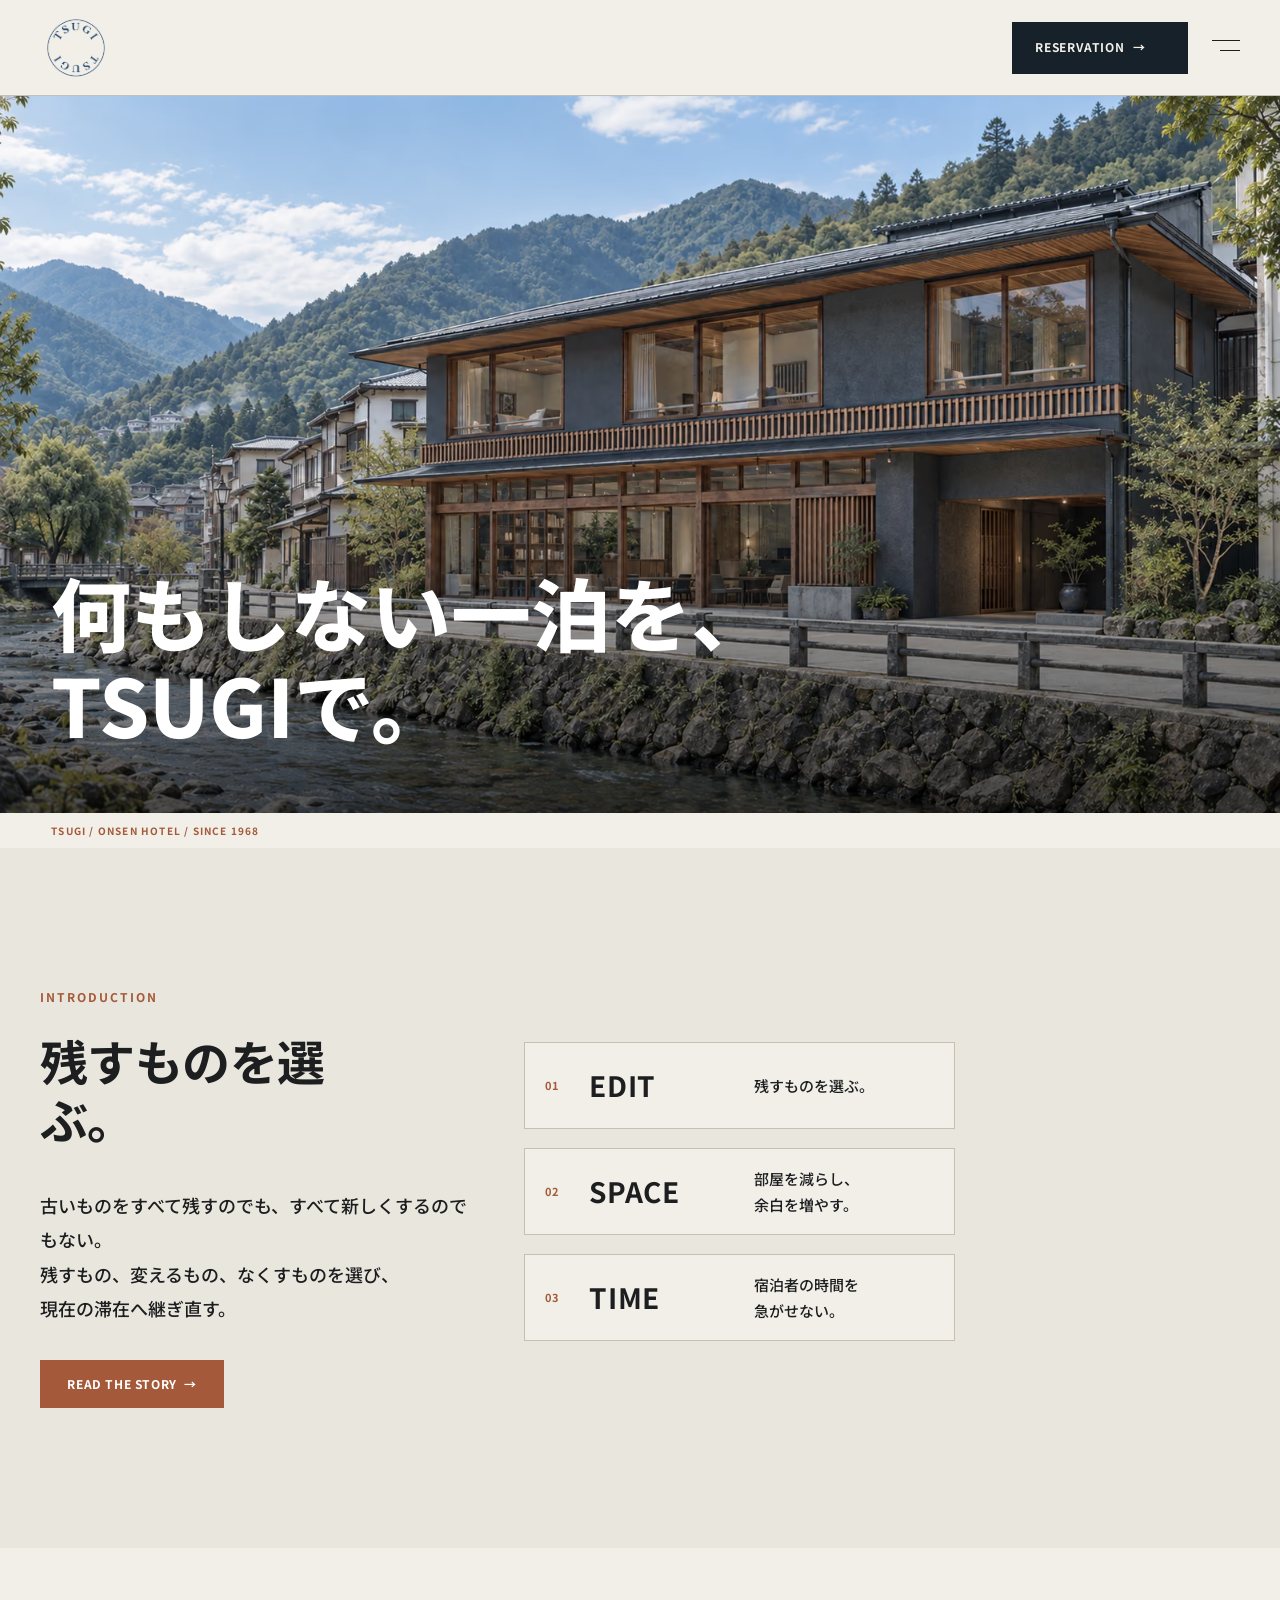
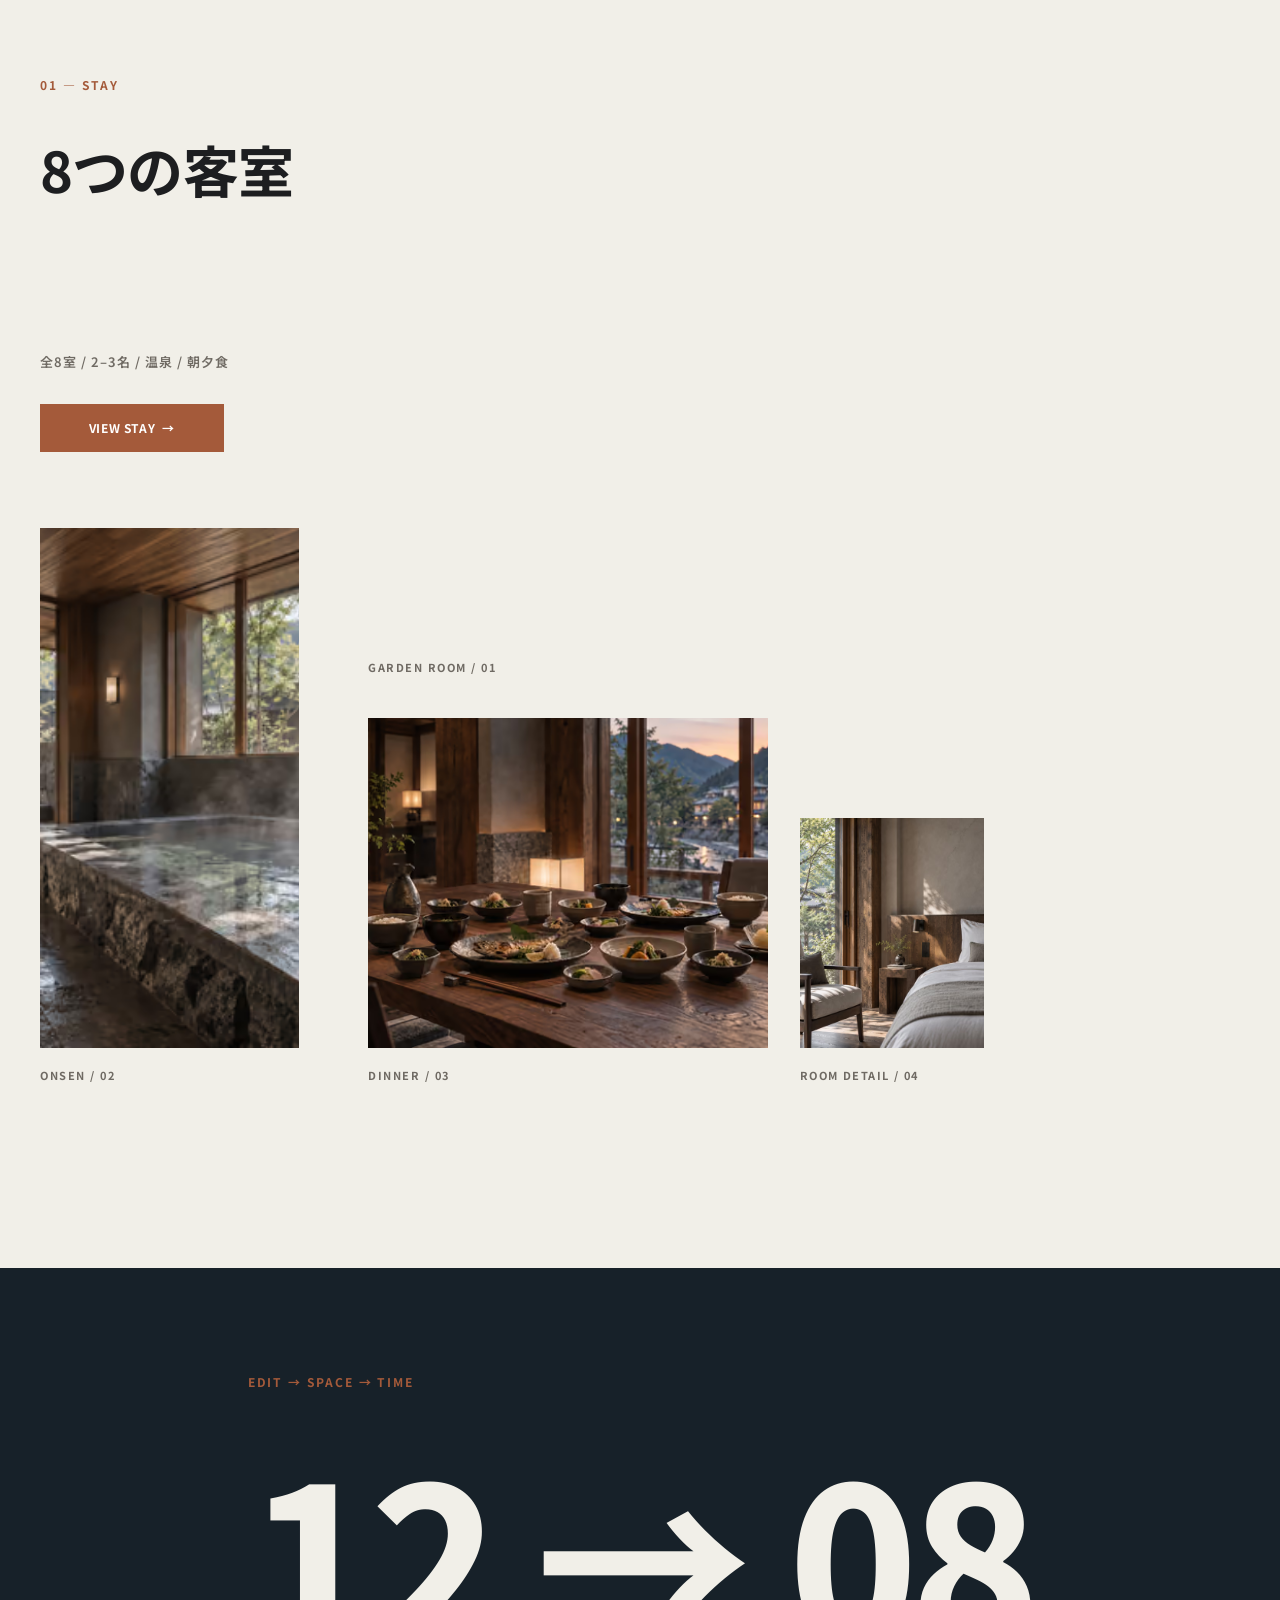
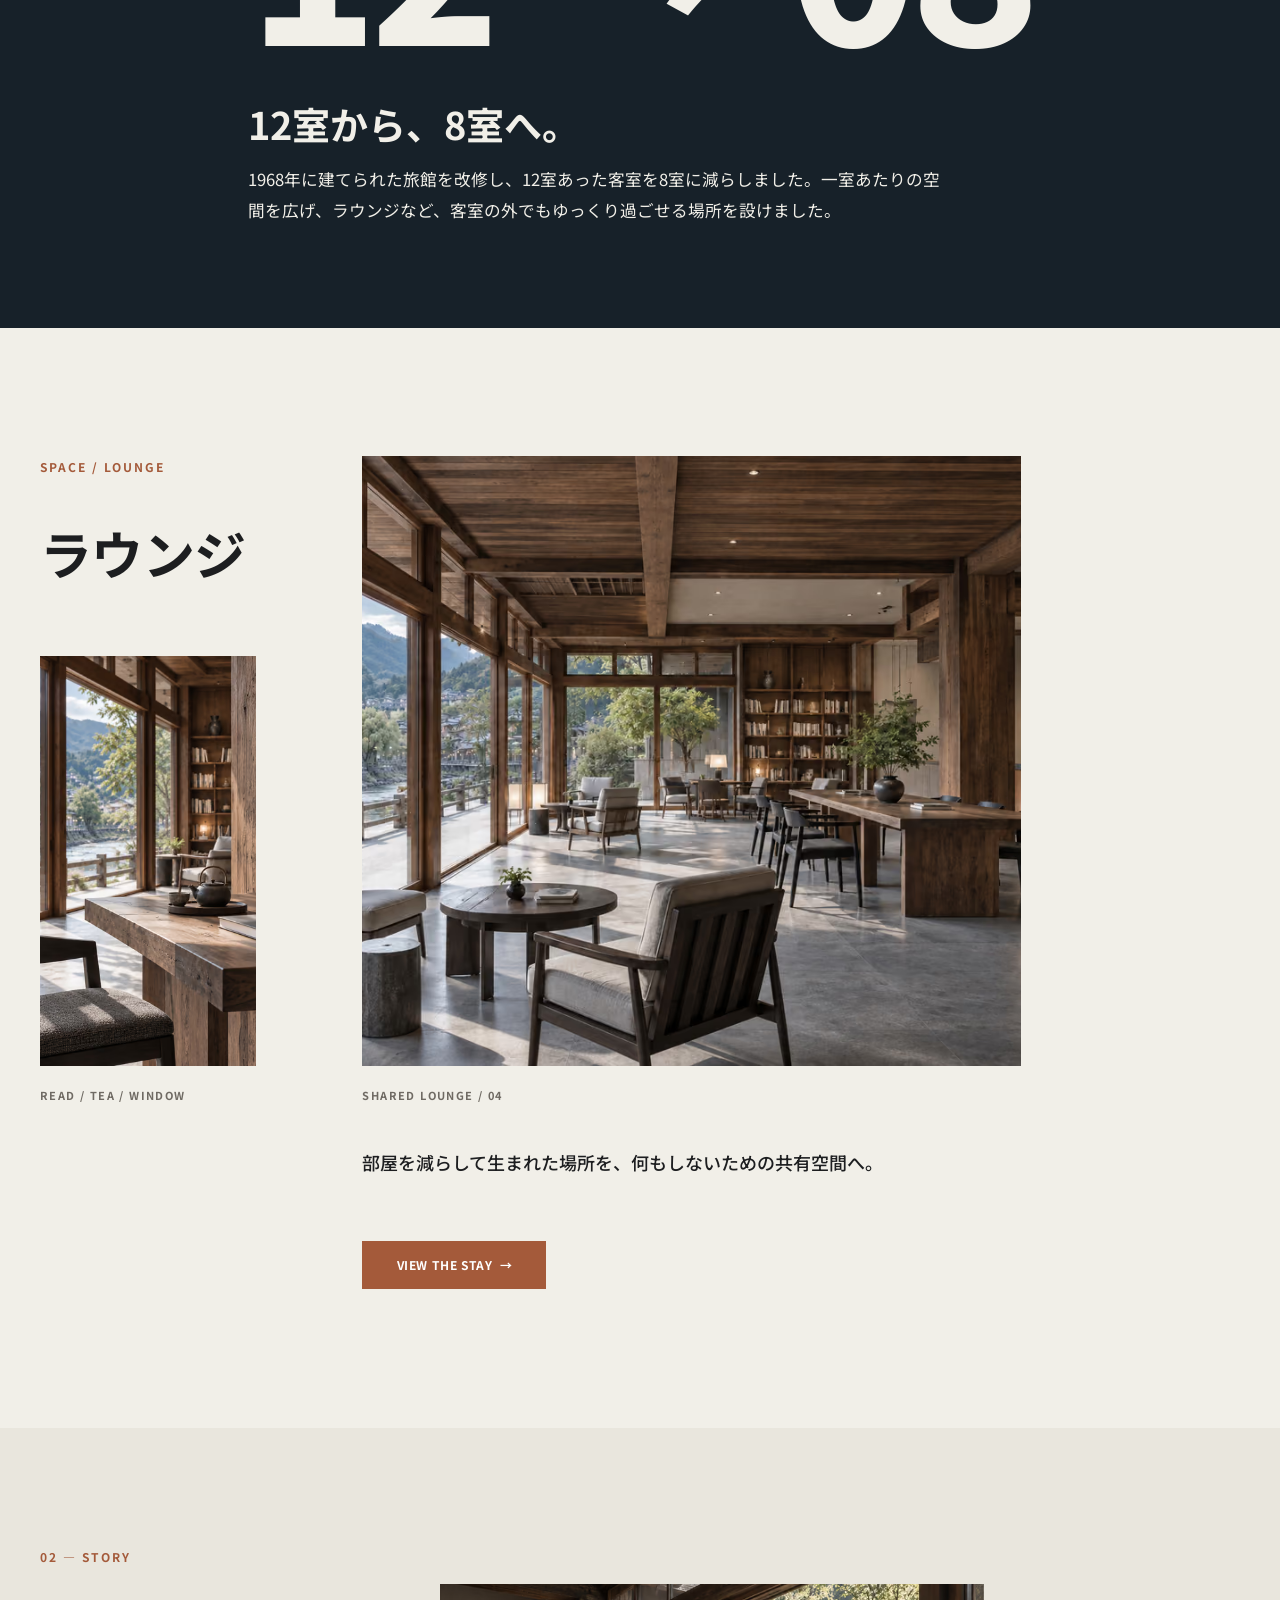
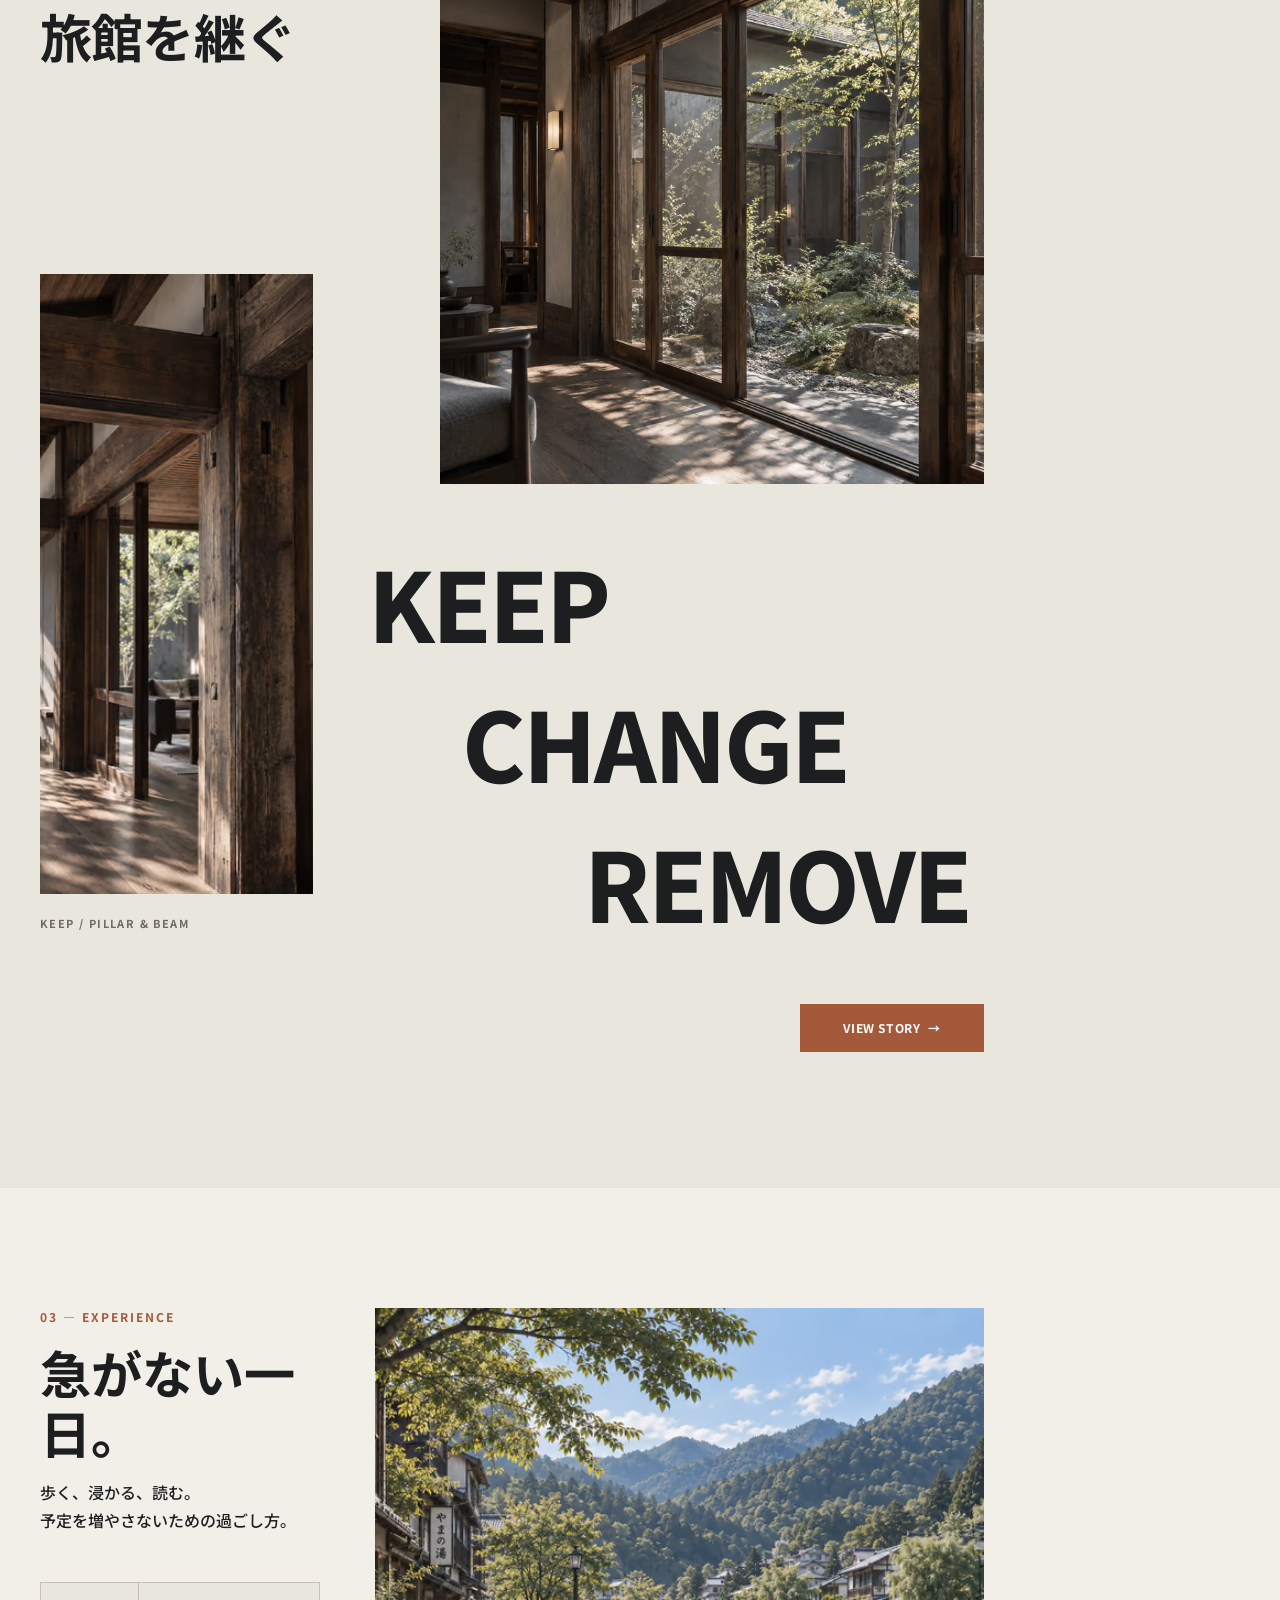
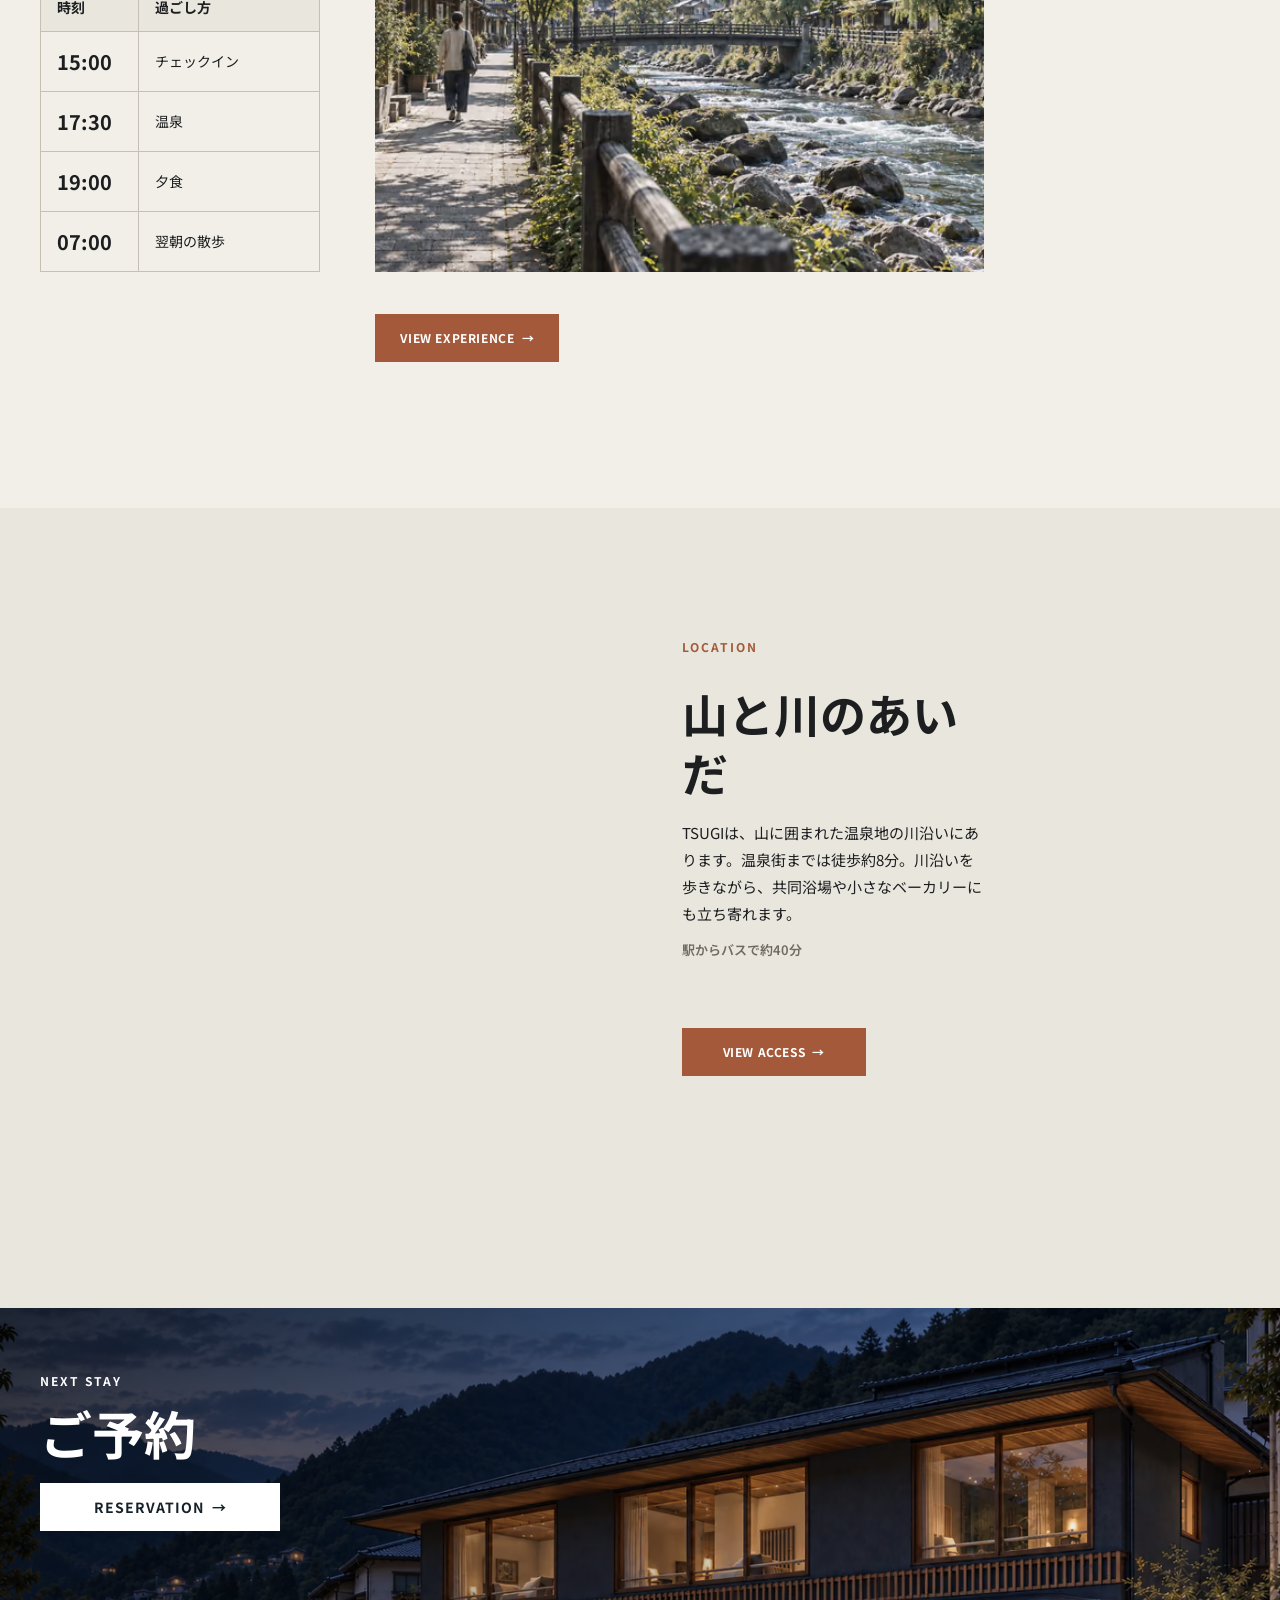
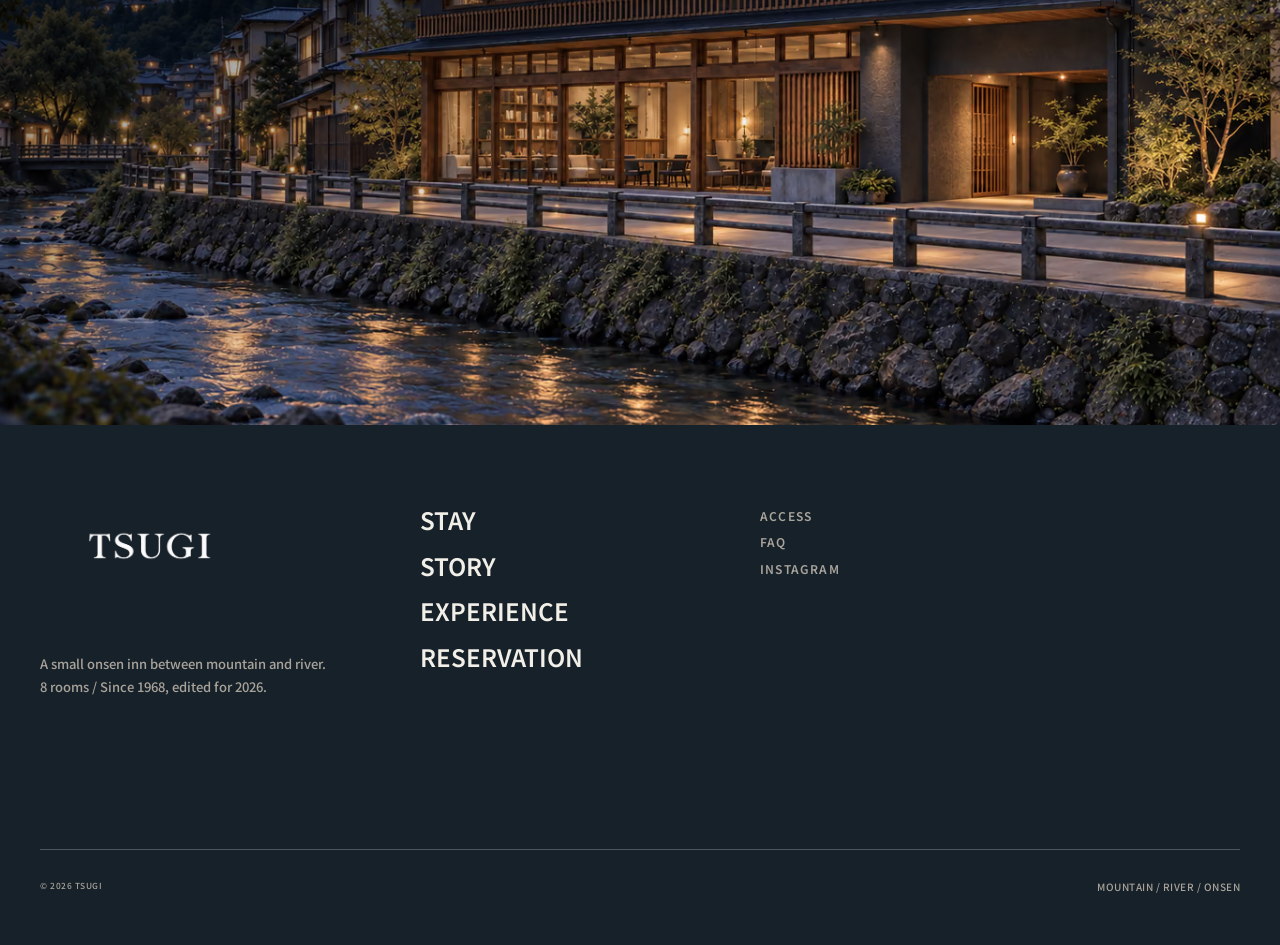
==== commit f5b36217: "Add TSUGI reservation demo and update experience layout" ====
--- a/index.html
+++ b/index.html
@@ -50,7 +50,7 @@
               <li><a class="site-header__nav-link" href="experience.html">EXPERIENCE</a></li>
             </ul>
           </nav>
-          <span class="button button--primary site-header__reservation reservation-placeholder"><span>RESERVATION</span><span class="site-header__reservation-arrow" aria-hidden="true">↗</span></span>
+          <a class="button button--primary site-header__reservation" href="reservation.html"><span>RESERVATION</span><span class="site-header__reservation-arrow" aria-hidden="true">→</span></a>
           <button class="menu-toggle" type="button" aria-expanded="false" aria-controls="site-menu" aria-label="メニューを開く" data-menu-button>
             <span class="menu-toggle__icon" aria-hidden="true"><span></span><span></span></span>
           </button>
@@ -72,7 +72,7 @@
             <li><a class="menu-overlay__main-link" href="stay.html">STAY</a></li>
             <li><a class="menu-overlay__main-link" href="story.html">STORY</a></li>
             <li><a class="menu-overlay__main-link" href="experience.html">EXPERIENCE</a></li>
-            <li><span class="menu-overlay__main-link reservation-placeholder">RESERVATION</span></li>
+            <li><a class="menu-overlay__main-link" href="reservation.html">RESERVATION</a></li>
           </ul>
         </nav>
         <div class="menu-overlay__footer">
@@ -279,9 +279,9 @@
           <img class="reservation-banner__image" src="assets/images/exterior/24_night_exterior.png" alt="夜のTSUGI外観" width="1536" height="1024" loading="lazy" decoding="async">
         </picture>
         <div class="reservation-banner__content">
-          <p class="section-label">NEXT STAY</p>
+          <p class="reservation-banner__label" lang="en">NEXT STAY</p>
           <h2 class="reservation-banner__title" id="reservation-banner-title">ご予約</h2>
-          <span class="button button--primary reservation-banner__button reservation-placeholder">RESERVATION&nbsp; ↗</span>
+          <a class="button button--primary reservation-banner__button" href="reservation.html">RESERVATION&nbsp; →</a>
         </div>
       </section>
     </main>
@@ -300,7 +300,7 @@
               <li><a href="stay.html">STAY</a></li>
               <li><a href="story.html">STORY</a></li>
               <li><a href="experience.html">EXPERIENCE</a></li>
-              <li><span class="reservation-placeholder">RESERVATION</span></li>
+              <li><a href="reservation.html">RESERVATION</a></li>
             </ul>
           </nav>
           <nav class="site-footer__utility" aria-label="補助ナビゲーション">
--- a/assets/css/pages.css
+++ b/assets/css/pages.css
@@ -500,8 +500,20 @@
     padding: clamp(24px, 5vw, 64px) var(--page-gutter);
   }
 
-  .reservation-banner__content > .section-label {
+  .reservation-banner__label {
     color: inherit;
+    font-family: var(--font-gothic);
+    font-size: 11px;
+    font-weight: 700;
+    letter-spacing: 1.8px;
+    line-height: 1.45;
+  }
+
+  @media (min-width: 768px) {
+    .reservation-banner__label {
+      font-size: 12px;
+      letter-spacing: 2px;
+    }
   }
 
   .reservation-banner__title {
@@ -509,6 +521,10 @@
     color: inherit;
     font-size: clamp(36px, 5vw, 52px);
     line-height: 1.18;
+  }
+
+  .reservation-banner__copy {
+    margin-bottom: 20px;
   }
 
   .reservation-banner__button {
@@ -601,17 +617,21 @@
       left: 32px;
     }
 
-    .page-home .home-concepts__item {
-      position: absolute;
-      right: 32px;
-      left: 32px;
+    .page-home .home-concepts__item,
+    .page-story .story-edit__index li {
       display: grid;
-      height: 99px;
       padding-inline: clamp(16px, 1.6vw, 24px);
       border: 1px solid var(--color-line);
       background: var(--color-bone);
       align-items: center;
       column-gap: 12px;
+    }
+
+    .page-home .home-concepts__item {
+      position: absolute;
+      right: 32px;
+      left: 32px;
+      height: 99px;
       grid-template-columns: 2em minmax(110px, 0.85fr) minmax(0, 1fr);
     }
 
@@ -627,7 +647,8 @@
       top: 792px;
     }
 
-    .page-home .home-concepts__number {
+    .page-home .home-concepts__number,
+    .page-story .story-edit__index span {
       color: var(--color-rust);
       font-size: 11px;
       font-weight: 700;
@@ -635,7 +656,8 @@
       line-height: 1.45;
     }
 
-    .page-home .home-concepts__title {
+    .page-home .home-concepts__title,
+    .page-story .story-edit__index strong {
       font-size: 28px;
       font-weight: 700;
       letter-spacing: 0.8px;
@@ -1735,7 +1757,6 @@
     top: 124px;
     left: 20px;
     width: calc(100% - 40px);
-    font-family: var(--font-mincho);
     font-size: 38px;
     font-weight: 700;
     letter-spacing: -0.5px;
@@ -1791,7 +1812,6 @@
     top: 124px;
     left: 20px;
     width: calc(100% - 40px);
-    font-family: var(--font-mincho);
     font-size: 40px;
     font-weight: 700;
     letter-spacing: -0.6px;
@@ -1956,7 +1976,7 @@
 
   .page-story .story-materials {
     height: 1900px;
-    background: var(--color-bone);
+    background: var(--color-surface);
   }
 
   .page-story .story-materials__title {
@@ -2041,7 +2061,6 @@
     top: 548px;
     left: 20px;
     width: calc(100% - 40px);
-    font-family: var(--font-mincho);
     font-size: 32px;
     font-weight: 600;
     line-height: 1.25;
@@ -2056,7 +2075,6 @@
     top: 124px;
     left: 20px;
     width: calc(100% - 40px);
-    font-family: var(--font-mincho);
     font-size: 34px;
     font-weight: 600;
     letter-spacing: -0.4px;
@@ -2260,7 +2278,7 @@
       top: 548px;
       right: 32px;
       left: 32px;
-      height: 300px;
+      height: 339px;
     }
 
     .page-story .story-edit__index li {
@@ -2268,41 +2286,19 @@
       right: 0;
       left: 0;
       height: 99px;
+      grid-template-columns: 2em minmax(0, 1fr);
     }
 
     .page-story .story-edit__index li:first-child {
       top: 0;
-      border-bottom: 1px solid var(--color-line);
     }
 
     .page-story .story-edit__index li:nth-child(2) {
       top: 120px;
-      border-bottom: 1px solid var(--color-line);
     }
 
     .page-story .story-edit__index li:nth-child(3) {
       top: 240px;
-    }
-
-    .page-story .story-edit__index span {
-      position: absolute;
-      top: 18px;
-      left: 0;
-      color: var(--color-rust);
-      font-size: 11px;
-      font-weight: 700;
-      letter-spacing: 1.6px;
-      line-height: 1.45;
-    }
-
-    .page-story .story-edit__index strong {
-      position: absolute;
-      top: 0;
-      left: 46px;
-      font-size: 60px;
-      font-weight: 700;
-      letter-spacing: -1.8px;
-      line-height: 1;
     }
 
     .page-story .story-keep {
@@ -2342,7 +2338,6 @@
       top: 212px;
       left: 32px;
       width: 600px;
-      font-family: var(--font-mincho);
       font-size: 28px;
       font-weight: 600;
       letter-spacing: 0;
@@ -2491,7 +2486,6 @@
       top: 134px;
       left: 32px;
       width: 420px;
-      font-family: var(--font-mincho);
       font-size: 40px;
       letter-spacing: 0;
       line-height: 1.22;
@@ -2536,15 +2530,6 @@
       left: 469.8537px;
       width: 266.1463px;
       height: 330px;
-    }
-
-    .page-story .story-materials__item--corridor {
-      position: absolute;
-      top: 1477px;
-      left: 405.4634px;
-      width: 330.5366px;
-      height: 180px;
-      overflow: hidden;
     }
 
     .page-story .story-corridor {
@@ -2570,7 +2555,6 @@
 
     .page-story .story-next {
       height: 1044px;
-      background: linear-gradient(to bottom, var(--color-surface) 0 594px, var(--color-bone) 594px 100%);
     }
 
     .page-story .story-next > .section-label {
@@ -2842,14 +2826,13 @@
     .page-story .story-materials {
       display: block;
       height: auto;
-      min-height: 1753px;
-      padding: 96px 32px 96px;
+      min-height: 0;
+      padding: 96px 32px 120px;
     }
 
     .page-story .story-materials > .section-label,
     .page-story .story-materials__title,
-    .page-story .story-materials__item,
-    .page-story .story-materials__item--corridor {
+    .page-story .story-materials__item {
       position: static;
     }
 
@@ -2866,7 +2849,7 @@
       display: grid;
       margin-top: 56px;
       grid-template-columns: 204px 41px 161px 32px 266px;
-      grid-template-rows: 81px 419px 120px 420px 100px 180px;
+      grid-template-rows: 81px 419px 120px auto;
     }
 
     .page-story .story-materials__item {
@@ -2917,18 +2900,6 @@
 
     .page-story .story-materials__item--fabric img {
       height: 330px;
-    }
-
-    .page-story .story-materials__item--corridor {
-      width: 331px;
-      height: 180px;
-      grid-column: 3 / 6;
-      grid-row: 6;
-      justify-self: end;
-    }
-
-    .page-story .story-materials__item--corridor img {
-      height: 180px;
     }
 
     .page-story .story-corridor {
@@ -2957,7 +2928,6 @@
       display: grid;
       height: auto;
       padding: 96px 77px 0;
-      background: var(--color-surface);
       grid-template-columns: minmax(0, 360px) minmax(0, 1fr);
       column-gap: 28px;
     }
@@ -3058,11 +3028,12 @@
     .page-story .story-hero {
       display: grid;
       height: auto;
-      min-height: 1000px;
+      --story-hero-height: 760px;
+      min-height: var(--story-hero-height);
       background: var(--color-bone);
       align-items: start;
       grid-template-columns: 425.6585px minmax(0, 1fr);
-      grid-template-rows: 1000px;
+      grid-template-rows: var(--story-hero-height);
     }
 
     .page-story .story-hero > .section-label,
@@ -3106,14 +3077,15 @@
       right: auto;
       left: auto;
       width: 100%;
-      height: 1000px;
+      height: var(--story-hero-height);
       overflow: visible;
       grid-column: 2;
     }
 
     .page-story .story-hero__caption {
       position: absolute;
-      top: 900px;
+      top: auto;
+      bottom: 64px;
       left: -385.6585px;
       margin: 0;
     }
@@ -3241,16 +3213,16 @@
 
     .page-story .story-keep {
       height: auto;
-      min-height: 1330px;
+      min-height: 830px;
       background: var(--color-bone);
-      grid-template-rows: 1330px;
+      grid-template-rows: 830px;
     }
 
     .page-story .story-change {
       height: auto;
-      min-height: 1360px;
+      min-height: 820px;
       background: var(--color-surface);
-      grid-template-rows: 1360px;
+      grid-template-rows: 820px;
     }
 
     .page-story .story-keep > *,
@@ -3286,7 +3258,7 @@
 
     .page-story .story-keep .story-choice__copy {
       width: 273.4146px;
-      margin-top: 610px;
+      margin-top: 380px;
       font-family: var(--font-mincho);
       font-size: 17px;
       line-height: 1.8;
@@ -3302,13 +3274,13 @@
     .page-story .story-keep .story-choice__detail-row {
       display: block;
       width: 302.1951px;
-      margin: 790px 0 0 43.2195px;
-      grid-column: 6 / 13;
+      margin: 460px 0 0;
+      grid-column: 1 / 5;
     }
 
     .page-story .story-keep__image--detail {
       width: 302.1951px;
-      height: 360px;
+      height: 230px;
     }
 
     .page-story .story-keep .story-choice__caption {
@@ -3357,7 +3329,7 @@
 
     .page-story .story-change .story-choice__copy {
       width: 302.1951px;
-      margin-top: 604px;
+      margin-top: 370px;
       font-family: var(--font-mincho);
       font-size: 17px;
       line-height: 1.8;
@@ -3366,12 +3338,12 @@
     .page-story .story-change .story-choice__detail-row {
       display: block;
       width: 259.0244px;
-      margin: 800px 0 0 83.4634px;
+      margin: 450px 0 0 605.8293px;
     }
 
     .page-story .story-change__image--detail {
       width: 259.0244px;
-      height: 380px;
+      height: 230px;
     }
 
     .page-story .story-change .story-choice__caption {
@@ -3483,7 +3455,7 @@
     .page-story .story-materials {
       display: flex;
       height: auto;
-      min-height: 1750px;
+      min-height: 0;
       padding: 130px 40px 140px;
       background: var(--color-surface);
       flex-direction: column;
@@ -3507,10 +3479,9 @@
 
     .page-story .story-materials__composition {
       display: grid;
-      min-height: 1320px;
       margin-top: -5.3438px;
       grid-template-columns: 273.4146px 54.6829px 215.8537px 43.1707px 356.878px;
-      grid-template-rows: 130px 490px 420px 100px 180px;
+      grid-template-rows: 130px 490px auto;
     }
 
     .page-story .story-materials__item {
@@ -3561,18 +3532,6 @@
 
     .page-story .story-materials__item--fabric img {
       height: 330px;
-    }
-
-    .page-story .story-materials__item--corridor {
-      width: 443.2195px;
-      height: 180px;
-      margin-left: 500.7805px;
-      grid-column: 1 / -1;
-      grid-row: 5;
-    }
-
-    .page-story .story-materials__item--corridor img {
-      height: 180px;
     }
 
     .page-story .story-corridor {
@@ -3599,12 +3558,11 @@
     .page-story .story-next {
       display: grid;
       height: auto;
-      min-height: 1100px;
+      min-height: 600px;
       padding: 0;
-      background: var(--color-surface);
       align-items: start;
       grid-template-columns: 100.439px 446.0976px 74.8293px 302.1951px 100.439px;
-      grid-template-rows: 600px 500px;
+      grid-template-rows: 600px;
     }
 
     .page-story .story-next > .section-label,
@@ -3792,7 +3750,6 @@
     .page-story .story-keep .story-choice__detail-row {
       grid-column: 1;
       width: clamp(302.1951px, calc(29.016901vw + 5.062px), 401.4329px);
-      margin-left: clamp(443.2195px, calc(42.558129vw + 7.4243px), 588.7683px);
     }
 
     .page-story .story-keep__image--detail {
@@ -3823,7 +3780,7 @@
 
     .page-story .story-change .story-choice__detail-row {
       width: clamp(259.0244px, calc(24.871637vw + 4.3388px), 344.0854px);
-      margin-left: clamp(83.4634px, calc(8.014211vw + 1.3979px), 110.872px);
+      margin-left: clamp(584.3171px, calc(64.462076vw - 75.7746px), 804.7774px);
     }
 
     .page-story .story-change__image--detail {
@@ -3915,11 +3872,6 @@
         clamp(356.878px, calc(34.267602vw + 5.9778px), 474.0732px);
     }
 
-    .page-story .story-materials__item--corridor {
-      width: clamp(443.3171px, calc(42.529591vw + 7.8141px), 588.7683px);
-      margin-left: clamp(500.6829px, calc(48.113684vw + 7.9988px), 665.2317px);
-    }
-
     .page-story .story-corridor {
       padding-inline: clamp(40px, calc(4.678363vw - 7.9064px), 56px);
     }
@@ -4043,7 +3995,6 @@
 
     .page-story .story-keep .story-choice__detail-row {
       width: 420px;
-      margin-left: 616px;
     }
 
     .page-story .story-keep__image--detail {
@@ -4077,7 +4028,7 @@
 
     .page-story .story-change .story-choice__detail-row {
       width: 360px;
-      margin-left: 116px;
+      margin-left: 842px;
     }
 
     .page-story .story-change__image--detail {
@@ -4134,11 +4085,6 @@
 
     .page-story .story-materials__composition {
       grid-template-columns: 380px 76px 300px 60px 496px;
-    }
-
-    .page-story .story-materials__item--corridor {
-      width: 616px;
-      margin-left: 696px;
     }
 
     .page-story .story-corridor {
@@ -4264,6 +4210,13 @@
     scroll-margin-top: var(--header-height);
   }
 
+  .page-experience .experience-day__title {
+    margin-top: 16px;
+    font-size: clamp(32px, 4vw, 48px);
+    font-weight: 700;
+    line-height: 1.2;
+  }
+
   .page-experience .timeline {
     display: grid;
     margin-top: 74px;
@@ -4293,7 +4246,7 @@
   .page-experience .timeline-card {
     height: 490px;
     border: 1px solid var(--color-line);
-    background: var(--color-surface);
+    background: #fff;
     overflow: hidden;
   }
 
@@ -4695,6 +4648,7 @@
 
     .page-experience .timeline__item:nth-child(even) .timeline-scene-note {
       left: -5.7561px;
+      text-align: right;
     }
 
     .page-experience .timeline__item:nth-child(even) .timeline-scene-note::before {
@@ -4947,50 +4901,48 @@
     }
 
     .page-experience .experience-day {
-      min-height: 5580px;
-      padding: 120px 212px;
+      min-height: 0;
+      padding: 120px var(--page-gutter);
     }
 
     .page-experience .timeline {
-      margin-top: 82.6px;
-    }
-
-    .page-experience .timeline::before {
-      left: -53px;
-    }
-
-    .page-experience .timeline__item::before {
-      left: -44px;
-    }
-
-    .page-experience .timeline .timeline__item::after {
-      left: -55.5px;
-      width: 5px;
-    }
-
+      width: min(100%, 1080px);
+      margin-inline: auto;
+      gap: 24px;
+    }
+
+    .page-experience .timeline::before,
+    .page-experience .timeline__item::before,
+    .page-experience .timeline .timeline__item::after,
     .page-experience .timeline-scene-note {
       display: none;
-      width: 302.1951px;
-    }
-
-    .page-experience .timeline-scene-note::before {
-      width: 46.0488px;
-    }
-
-    .page-experience .timeline__item:nth-child(odd) .timeline-scene-note {
-      left: 386.3415px;
-    }
-
-    .page-experience .timeline__item:nth-child(odd) .timeline-scene-note::before {
-      left: -63.3171px;
-    }
-
-    .page-experience .timeline__item:nth-child(even) .timeline-scene-note {
-      left: -88.5366px;
-    }
-
-    .page-experience .timeline__item:nth-child(even) .timeline-scene-note::before {
-      left: 319.4634px;
+    }
+
+    .page-experience .timeline-card {
+      display: grid;
+      width: 100%;
+      height: auto;
+      min-height: 220px;
+      padding: 24px;
+      gap: 16px 32px;
+      grid-template-columns: minmax(0, 1fr) minmax(0, 1.25fr);
+      grid-template-rows: auto 1fr;
+    }
+
+    .page-experience .timeline-card__header,
+    .page-experience .timeline-card__copy {
+      padding: 0;
+      margin: 0;
+      width: auto;
+      grid-column: 1;
+    }
+
+    .page-experience .timeline-card__image {
+      width: 100%;
+      height: 220px;
+      margin: 0;
+      grid-area: 1 / 2 / 3 / 3;
+      align-self: center;
     }
 
     .page-experience .experience-around {
@@ -5098,75 +5050,6 @@
 
     .page-experience .experience-day {
       padding: 120px 56px;
-    }
-
-    .page-experience .timeline {
-      width: 1254px;
-    }
-
-    .page-experience .timeline::before {
-      left: 626.0442px;
-      width: 1.9116px;
-    }
-
-    .page-experience .timeline__item:nth-child(odd) .timeline-card {
-      margin-left: 42.0549px;
-    }
-
-    .page-experience .timeline__item:nth-child(even) .timeline-card {
-      margin-left: 657.5854px;
-    }
-
-    .page-experience .timeline__item:nth-child(odd)::before {
-      left: 596.4146px;
-      width: 22.939px;
-    }
-
-    .page-experience .timeline__item:nth-child(even)::before {
-      left: 634.6463px;
-      width: 22.939px;
-    }
-
-    .page-experience .timeline .timeline__item::after {
-      left: 623.6547px;
-      width: 6.6905px;
-    }
-
-    .page-experience .timeline-card {
-      width: 550px;
-    }
-
-    .page-experience .timeline-card__label {
-      margin-top: 10px;
-    }
-
-    .page-experience .timeline-card__image {
-      height: 345px;
-    }
-
-    .page-experience .timeline-scene-note {
-      display: block;
-      width: 401.4329px;
-    }
-
-    .page-experience .timeline-scene-note::before {
-      width: 61.1707px;
-    }
-
-    .page-experience .timeline__item:nth-child(odd) .timeline-scene-note {
-      left: 741.6951px;
-    }
-
-    .page-experience .timeline__item:nth-child(odd) .timeline-scene-note::before {
-      left: -84.1098px;
-    }
-
-    .page-experience .timeline__item:nth-child(even) .timeline-scene-note {
-      left: 110.872px;
-    }
-
-    .page-experience .timeline__item:nth-child(even) .timeline-scene-note::before {
-      left: 424.372px;
     }
 
     .page-experience .experience-around {
@@ -5294,70 +5177,6 @@
     .page-experience .experience-day {
       padding-right: 64px;
       padding-left: 64px;
-    }
-
-    .page-experience .timeline {
-      width: 1312px;
-    }
-
-    .page-experience .timeline::before {
-      left: 655px;
-      width: 2px;
-    }
-
-    .page-experience .timeline__item:nth-child(odd) .timeline-card {
-      margin-left: 44px;
-    }
-
-    .page-experience .timeline__item:nth-child(even) .timeline-card {
-      margin-left: 688px;
-    }
-
-    .page-experience .timeline__item:nth-child(odd)::before {
-      left: 624px;
-      width: 24px;
-    }
-
-    .page-experience .timeline__item:nth-child(even)::before {
-      left: 664px;
-      width: 24px;
-    }
-
-    .page-experience .timeline .timeline__item::after {
-      left: 652.5px;
-      width: 7px;
-    }
-
-    .page-experience .timeline-card {
-      width: 580px;
-    }
-
-    .page-experience .timeline-card__image {
-      height: 365px;
-    }
-
-    .page-experience .timeline-scene-note {
-      width: 420px;
-    }
-
-    .page-experience .timeline-scene-note::before {
-      width: 64px;
-    }
-
-    .page-experience .timeline__item:nth-child(odd) .timeline-scene-note {
-      left: 776px;
-    }
-
-    .page-experience .timeline__item:nth-child(odd) .timeline-scene-note::before {
-      left: -88px;
-    }
-
-    .page-experience .timeline__item:nth-child(even) .timeline-scene-note {
-      left: 116px;
-    }
-
-    .page-experience .timeline__item:nth-child(even) .timeline-scene-note::before {
-      left: 444px;
     }
 
     .page-experience .experience-around {
@@ -6223,33 +6042,43 @@
       margin-top: 8px;
     }
 
+    .page-stay .stay-rooms__detail {
+      position: absolute;
+      inset-inline: 0;
+      display: grid;
+      justify-content: center;
+      align-items: start;
+      top: 2014px;
+      column-gap: 64px;
+      grid-template-columns: 279px max-content;
+    }
+
     .page-stay .stay-rooms__detail-text {
-      top: 2044px;
-      left: 384px;
-      width: 214.6341px;
+      position: static;
+      grid-area: 1 / 2;
+      width: auto;
+      padding-top: 30px;
+    }
+
+    .page-stay .stay-rooms__detail-image {
+      position: static;
+      grid-area: 1 / 1;
+      width: 100%;
+      height: 390px;
+    }
+
+    .page-stay .stay-rooms__detail-copy {
+      position: static;
+      width: auto;
+      margin-top: 32px;
+      font-size: 17px;
+      line-height: 1.75;
     }
 
     .page-stay .stay-rooms__detail-title {
       margin-top: 34px;
       font-size: 34px;
       line-height: 1.25;
-    }
-
-    .page-stay .stay-rooms__detail-image {
-      top: 2014px;
-      right: auto;
-      left: 32px;
-      width: 279.0244px;
-      height: 390px;
-    }
-
-    .page-stay .stay-rooms__detail-copy {
-      top: 2214px;
-      right: auto;
-      left: 384px;
-      width: 230.7317px;
-      font-size: 17px;
-      line-height: 1.75;
     }
 
     .page-stay .stay-bath {
@@ -6280,29 +6109,29 @@
     }
 
     .page-stay .stay-bath__image--main {
-      top: 410px;
+      top: 545px;
       right: 32px;
-      left: 32px;
-      width: calc(100% - 64px);
-      height: 469px;
+      left: auto;
+      width: calc(100% - 330px);
+      height: 420px;
     }
 
     .page-stay .stay-bath__image--detail {
-      top: 935px;
+      top: 605px;
       right: auto;
       left: 32px;
-      width: 300px;
+      width: 240px;
       height: 360px;
     }
 
     .page-stay .stay-bath__detail-caption {
       position: absolute;
-      top: 1311px;
+      top: 981px;
       left: 32px;
     }
 
     .page-stay .stay-bath__information {
-      top: 935px;
+      top: 420px;
       right: auto;
       left: 380px;
       display: block;
@@ -6431,11 +6260,11 @@
     }
 
     .page-stay .stay-lounge > .section-label {
-      top: 606px;
+      top: 96px;
     }
 
     .page-stay .stay-lounge__title {
-      top: 656px;
+      top: 146px;
       left: 32px;
       width: 600px;
       font-size: 42px;
@@ -6444,32 +6273,33 @@
     }
 
     .page-stay .stay-lounge__image--main {
-      top: 96px;
-      right: 32px;
+      top: 350px;
+      right: auto;
+      left: 32px;
+      width: calc(100% - 350px);
+      height: 360px;
+    }
+
+    .page-stay .stay-lounge__copy {
+      top: 220px;
       left: 32px;
       width: calc(100% - 64px);
-      height: 470px;
-    }
-
-    .page-stay .stay-lounge__copy {
-      top: 804px;
-      left: 32px;
-      width: 344px;
       font-size: 16px;
       line-height: 1.8;
     }
 
     .page-stay .stay-lounge__image--detail {
-      top: 804px;
+      top: 454px;
       right: 32px;
-      width: 320px;
+      width: 240px;
       height: 256px;
     }
 
     .page-stay .stay-lounge__detail-caption {
       position: absolute;
-      top: 1074px;
-      left: 416px;
+      top: 726px;
+      right: 32px;
+      width: 240px;
       letter-spacing: 1.3px;
     }
 
@@ -6710,23 +6540,10 @@
       width: 192px;
     }
 
-    .page-stay .stay-rooms__detail-text {
-      top: 2130px;
-      left: 512px;
-      width: 287.8049px;
-    }
-
-    .page-stay .stay-rooms__detail-image {
+    .page-stay .stay-rooms__detail {
       top: 2100px;
-      left: 40px;
-      width: 374.1463px;
-      height: 390px;
-    }
-
-    .page-stay .stay-rooms__detail-copy {
-      top: 2300px;
-      left: 512px;
-      width: 309.3902px;
+      column-gap: 88px;
+      grid-template-columns: 374px max-content;
     }
 
     .page-stay .stay-bath {
@@ -6756,7 +6573,7 @@
     }
 
     .page-stay .stay-bath__image--main {
-      top: 120px;
+      top: 400px;
       right: auto;
       left: 368.0976px;
       width: 615.9024px;
@@ -6764,19 +6581,19 @@
     }
 
     .page-stay .stay-bath__image--detail {
-      top: 680px;
+      top: 570px;
       left: 40px;
       width: 259.0244px;
       height: 400px;
     }
 
     .page-stay .stay-bath__detail-caption {
-      top: 1098px;
+      top: 988px;
       left: 40px;
     }
 
     .page-stay .stay-bath__information {
-      top: 806px;
+      top: 280px;
       left: 368.0976px;
       width: 431.7073px;
     }
@@ -6856,19 +6673,19 @@
     }
 
     .page-stay .stay-lounge > .section-label {
-      top: 126px;
-      left: 681.8049px;
+      top: 120px;
+      left: 40px;
       width: 320px;
     }
 
     .page-stay .stay-lounge__title {
       top: 178px;
-      left: 681.8049px;
-      width: 280.6098px;
+      left: 40px;
+      width: 520px;
     }
 
     .page-stay .stay-lounge__image--main {
-      top: 120px;
+      top: 355px;
       right: auto;
       left: 40px;
       width: 561.2195px;
@@ -6876,13 +6693,13 @@
     }
 
     .page-stay .stay-lounge__copy {
-      top: 364px;
-      left: 681.8049px;
-      width: 280.6098px;
+      top: 250px;
+      left: 40px;
+      width: 520px;
     }
 
     .page-stay .stay-lounge__image--detail {
-      top: 574px;
+      top: 575px;
       right: auto;
       left: 681.8049px;
       width: 215.8537px;
@@ -6890,7 +6707,8 @@
     }
 
     .page-stay .stay-lounge__detail-caption {
-      top: 894px;
+      top: 895px;
+      right: auto;
       left: 681.8049px;
     }
 
@@ -7091,22 +6909,10 @@
       text-align: right;
     }
 
-    .page-stay .stay-rooms__detail-text {
-      top: 1670px;
-      left: 683px;
-      width: 382.3171px;
-    }
-
-    .page-stay .stay-rooms__detail-image {
+    .page-stay .stay-rooms__detail {
       top: 1640px;
-      left: 56px;
-      width: 497.0122px;
-    }
-
-    .page-stay .stay-rooms__detail-copy {
-      top: 1840px;
-      left: 683px;
-      width: 410.9909px;
+      column-gap: 96px;
+      grid-template-columns: 497px max-content;
     }
 
     .page-stay .stay-bath > .section-label {
@@ -7191,13 +6997,13 @@
 
     .page-stay .stay-lounge > .section-label {
       top: 120px;
-      left: 908.5671px;
+      left: 56px;
       width: 420px;
     }
 
     .page-stay .stay-lounge__title {
-      left: 908.5671px;
-      width: 372.7591px;
+      left: 56px;
+      width: 560px;
     }
 
     .page-stay .stay-lounge__image--main {
@@ -7206,8 +7012,8 @@
     }
 
     .page-stay .stay-lounge__copy {
-      left: 908.5671px;
-      width: 372.7591px;
+      left: 56px;
+      width: 560px;
     }
 
     .page-stay .stay-lounge__image--detail {
@@ -7337,19 +7143,10 @@
       left: 19px;
     }
 
-    .page-stay .stay-rooms__detail-text {
-      left: 720px;
-      width: 400px;
-    }
-
-    .page-stay .stay-rooms__detail-image {
-      left: 64px;
-      width: 520px;
-    }
-
-    .page-stay .stay-rooms__detail-copy {
-      left: 720px;
-      width: 430px;
+    .page-stay .stay-rooms__detail {
+      top: 1640px;
+      column-gap: 96px;
+      grid-template-columns: 520px max-content;
     }
 
     .page-stay .stay-bath__title,
@@ -7419,9 +7216,6 @@
       width: 560px;
     }
 
-    .page-stay .stay-lounge > .section-label,
-    .page-stay .stay-lounge__title,
-    .page-stay .stay-lounge__copy,
     .page-stay .stay-lounge__image--detail,
     .page-stay .stay-lounge__detail-caption {
       left: 956px;
@@ -7429,7 +7223,8 @@
 
     .page-stay .stay-lounge__title,
     .page-stay .stay-lounge__copy {
-      width: 390px;
+      left: 64px;
+      width: 580px;
     }
 
     .page-stay .stay-lounge__image--main {
@@ -7472,3 +7267,155 @@
 
   }
 }
+
+@layer pages {
+  .page-story .story-remove {
+    height: auto;
+    min-height: 0;
+    padding: clamp(72px, 8vw, 112px) var(--page-gutter);
+  }
+
+  .page-story .story-remove__columns .section-label {
+    position: static;
+    margin: 16px 0 0;
+  }
+
+  .page-story .story-remove__columns {
+    display: grid;
+    grid-template-columns: minmax(0, 1fr);
+    gap: 28px;
+    margin: 0;
+  }
+
+  .page-story .story-remove__title,
+  .page-story .story-remove .story-choice__copy {
+    position: static;
+    width: auto;
+  }
+
+  .page-story .story-remove .story-choice__copy {
+    margin-top: 16px;
+  }
+
+  .page-story .story-remove .story-choice__graphic {
+    position: static;
+    font-size: clamp(64px, 9vw, 140px);
+  }
+
+  .page-story .story-remove__image {
+    width: min(100%, 420px);
+    aspect-ratio: 1;
+    overflow: hidden;
+  }
+
+  .page-story .story-remove__image img {
+    width: 100%;
+    height: 100%;
+    object-fit: cover;
+  }
+
+  @media (min-width: 768px) {
+    .page-story .story-remove__columns {
+      grid-template-columns: minmax(0, 1fr) minmax(0, min(38vw, 420px));
+      gap: clamp(24px, 4vw, 64px);
+      align-items: start;
+    }
+  }
+}
+
+@layer pages {
+  .page-story .story-next {
+    display: grid;
+    height: auto;
+    min-height: 0;
+    padding: clamp(64px, 8vw, 120px) var(--page-gutter);
+    grid-template-columns: minmax(0, 1fr);
+    grid-template-rows: auto;
+    gap: 20px;
+  }
+
+  .page-story .story-next > * {
+    position: static;
+    max-width: 100%;
+    margin: 0;
+    grid-area: auto;
+  }
+
+  .page-story .story-next__image img {
+    width: 100%;
+    aspect-ratio: 16 / 9;
+    object-fit: cover;
+  }
+
+  @media (min-width: 768px) {
+    .page-story .story-next {
+      grid-template-columns: minmax(0, 2fr) minmax(0, 3fr);
+      position: relative;
+      grid-template-rows: auto auto auto;
+      column-gap: clamp(32px, 6vw, 88px);
+    }
+
+    .page-story .story-next__image {
+      grid-area: 1 / 2 / 4 / 3;
+      position: absolute;
+      inset: 0;
+      overflow: hidden;
+    }
+
+    .page-story .story-next__image img {
+      height: 100%;
+      aspect-ratio: auto;
+    }
+  }
+}
+
+@layer pages {
+  .reservation-page {
+    display: grid;
+    gap: 20px;
+    max-width: 820px;
+    padding-block: clamp(56px, 9vw, 120px);
+  }
+
+  .reservation-page h1 {
+    font-size: clamp(36px, 5vw, 60px);
+  }
+
+  .reservation-form {
+    display: grid;
+    gap: 24px;
+    padding: clamp(20px, 4vw, 40px);
+    border: 1px solid var(--color-line);
+    background: var(--color-surface);
+  }
+
+  .reservation-form__fields {
+    display: grid;
+    grid-template-columns: repeat(auto-fit, minmax(min(100%, 240px), 1fr));
+    gap: 20px;
+  }
+
+  .reservation-form label {
+    display: grid;
+    gap: 8px;
+    font-weight: 600;
+  }
+
+  .reservation-form :is(input, select) {
+    width: 100%;
+    min-width: 0;
+    min-height: 48px;
+    padding: 8px 12px;
+    border: 1px solid var(--color-stone);
+    background: #fff;
+    color: var(--color-ink);
+  }
+
+  .reservation-form .button {
+    max-width: 100%;
+  }
+
+  #reservation-summary:empty {
+    display: none;
+  }
+}
